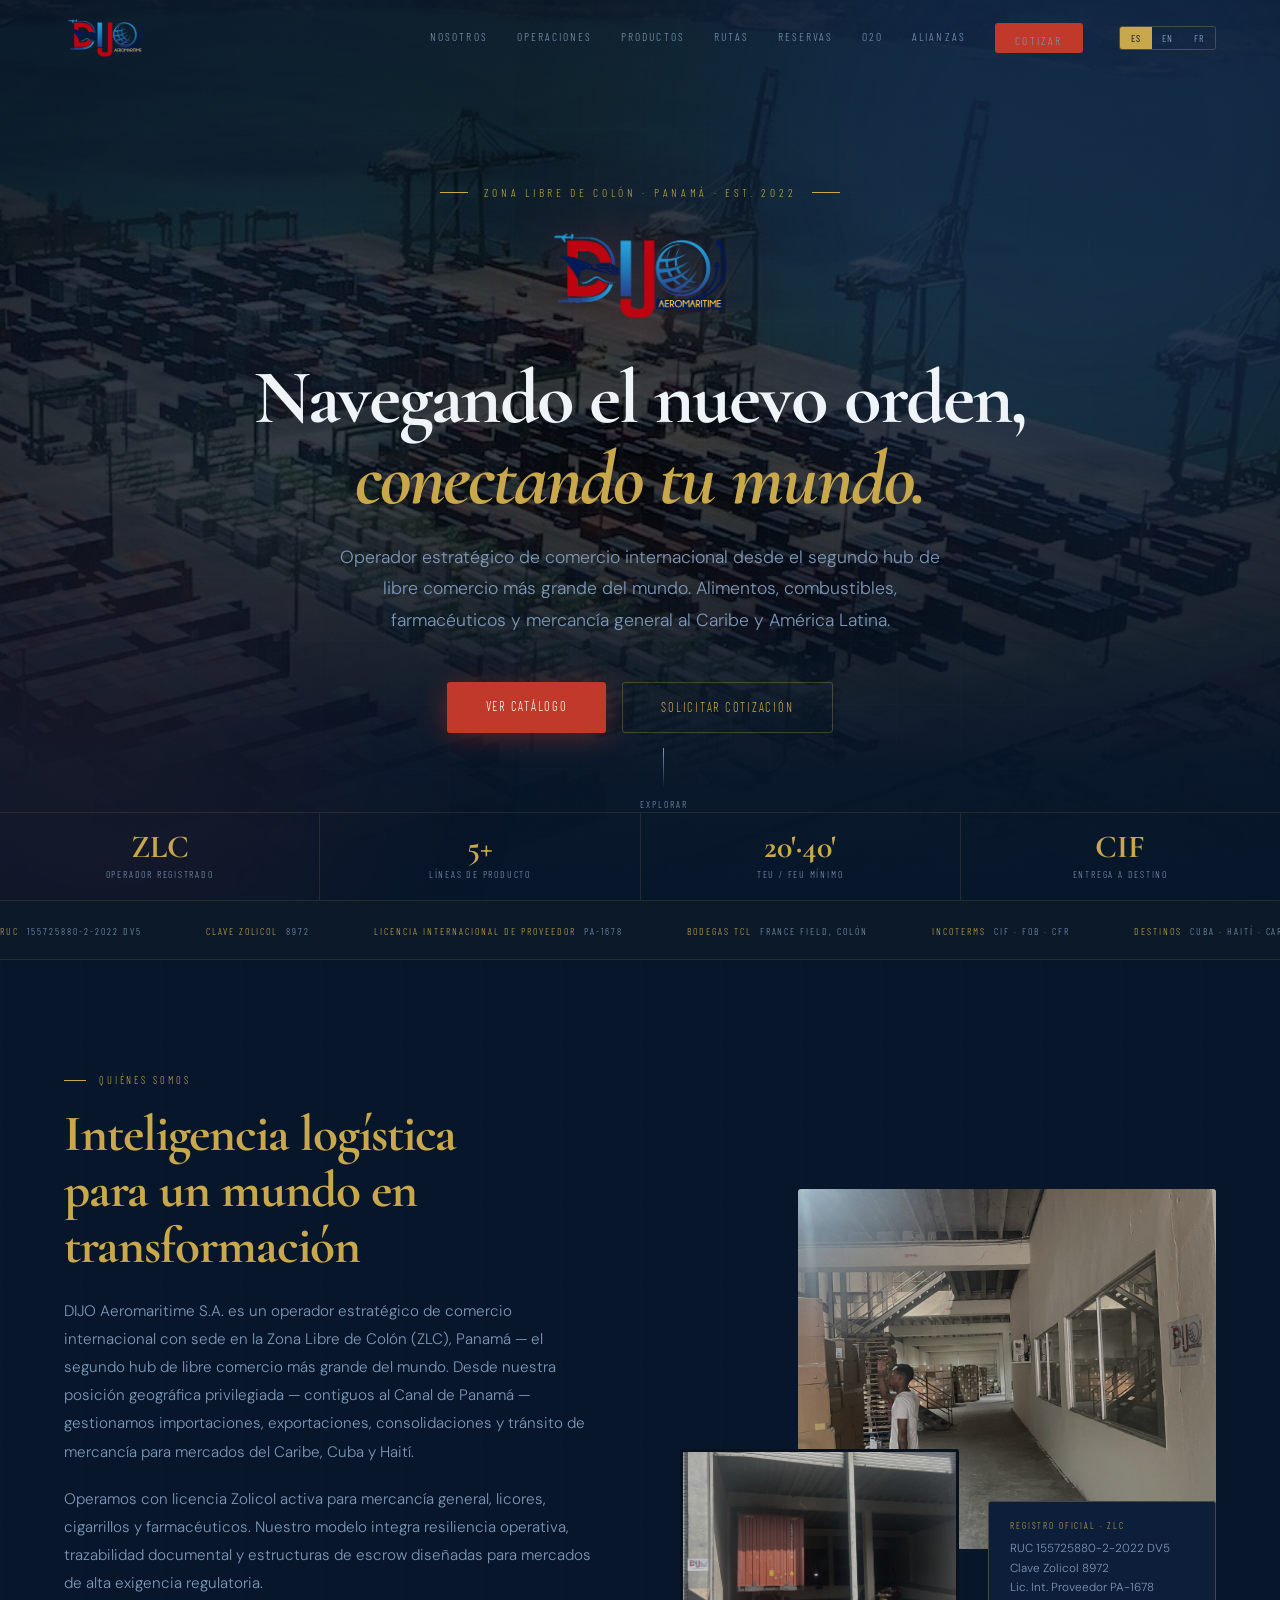
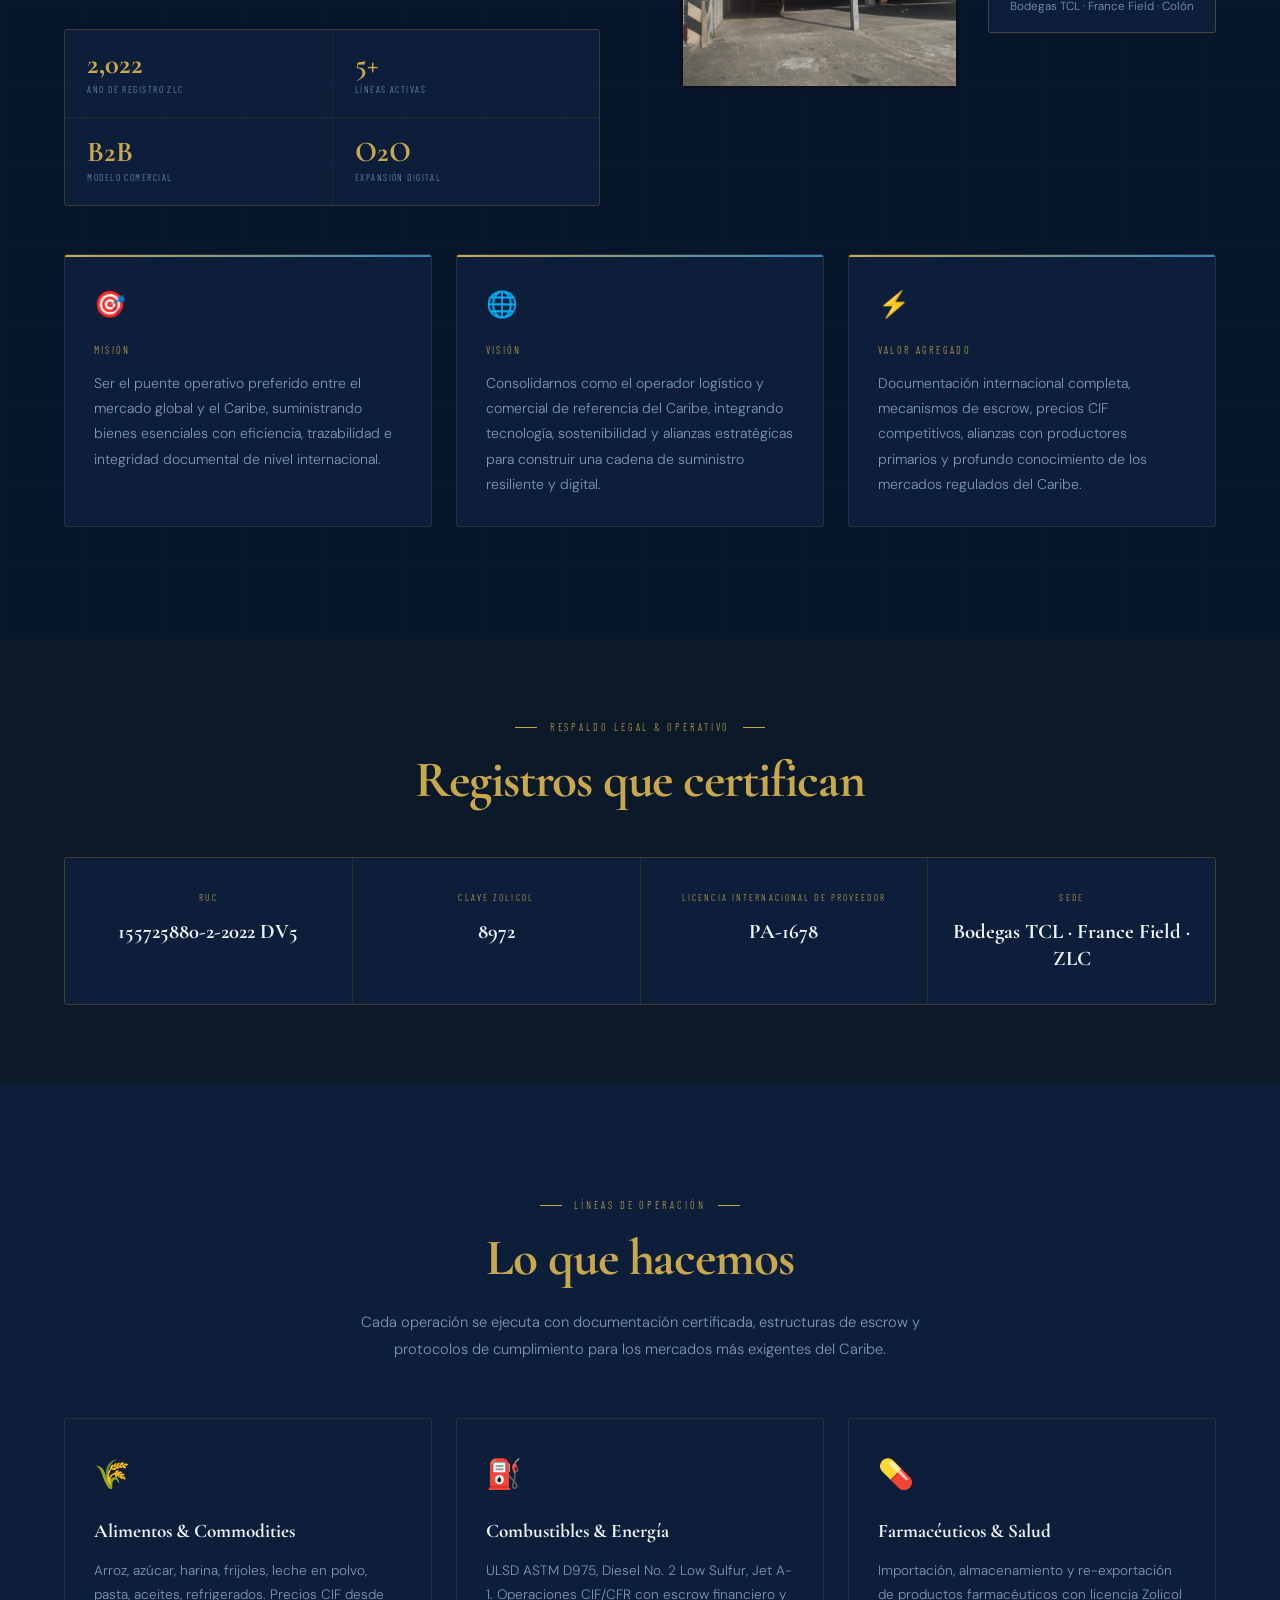
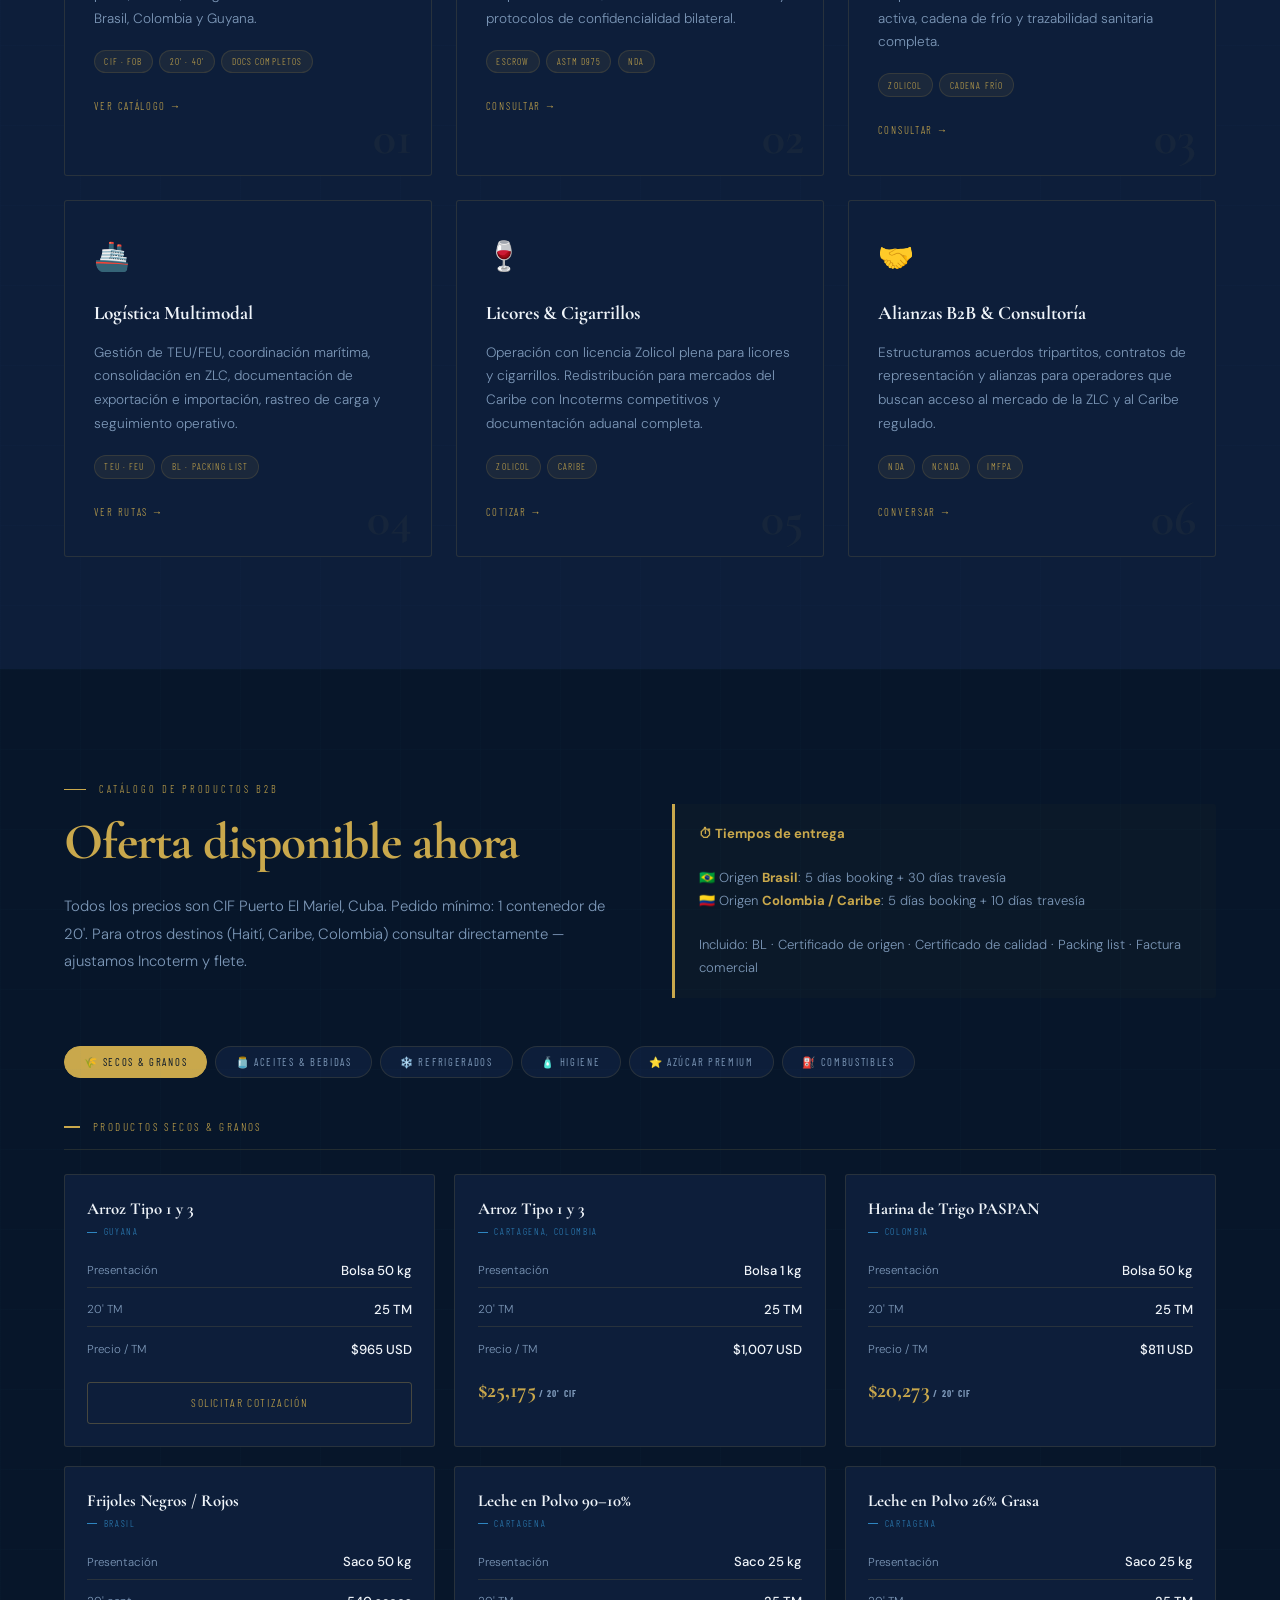
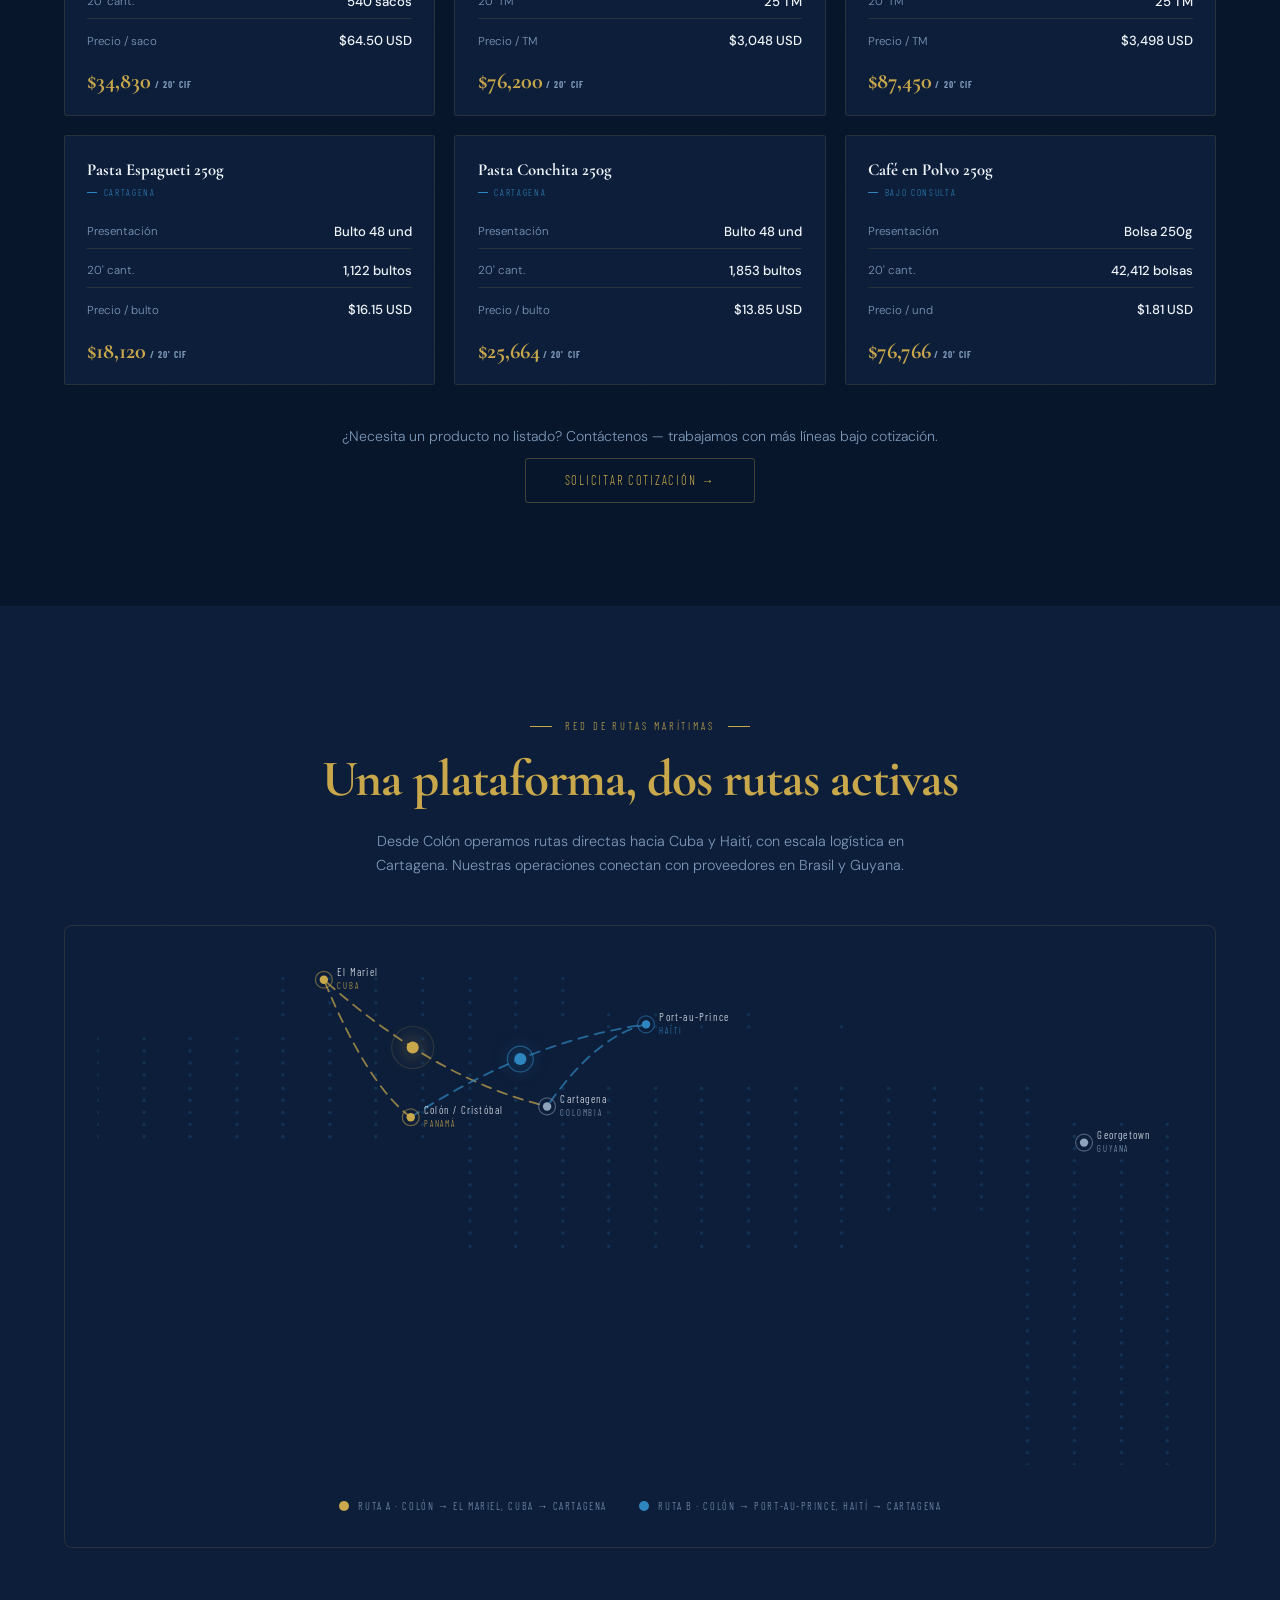
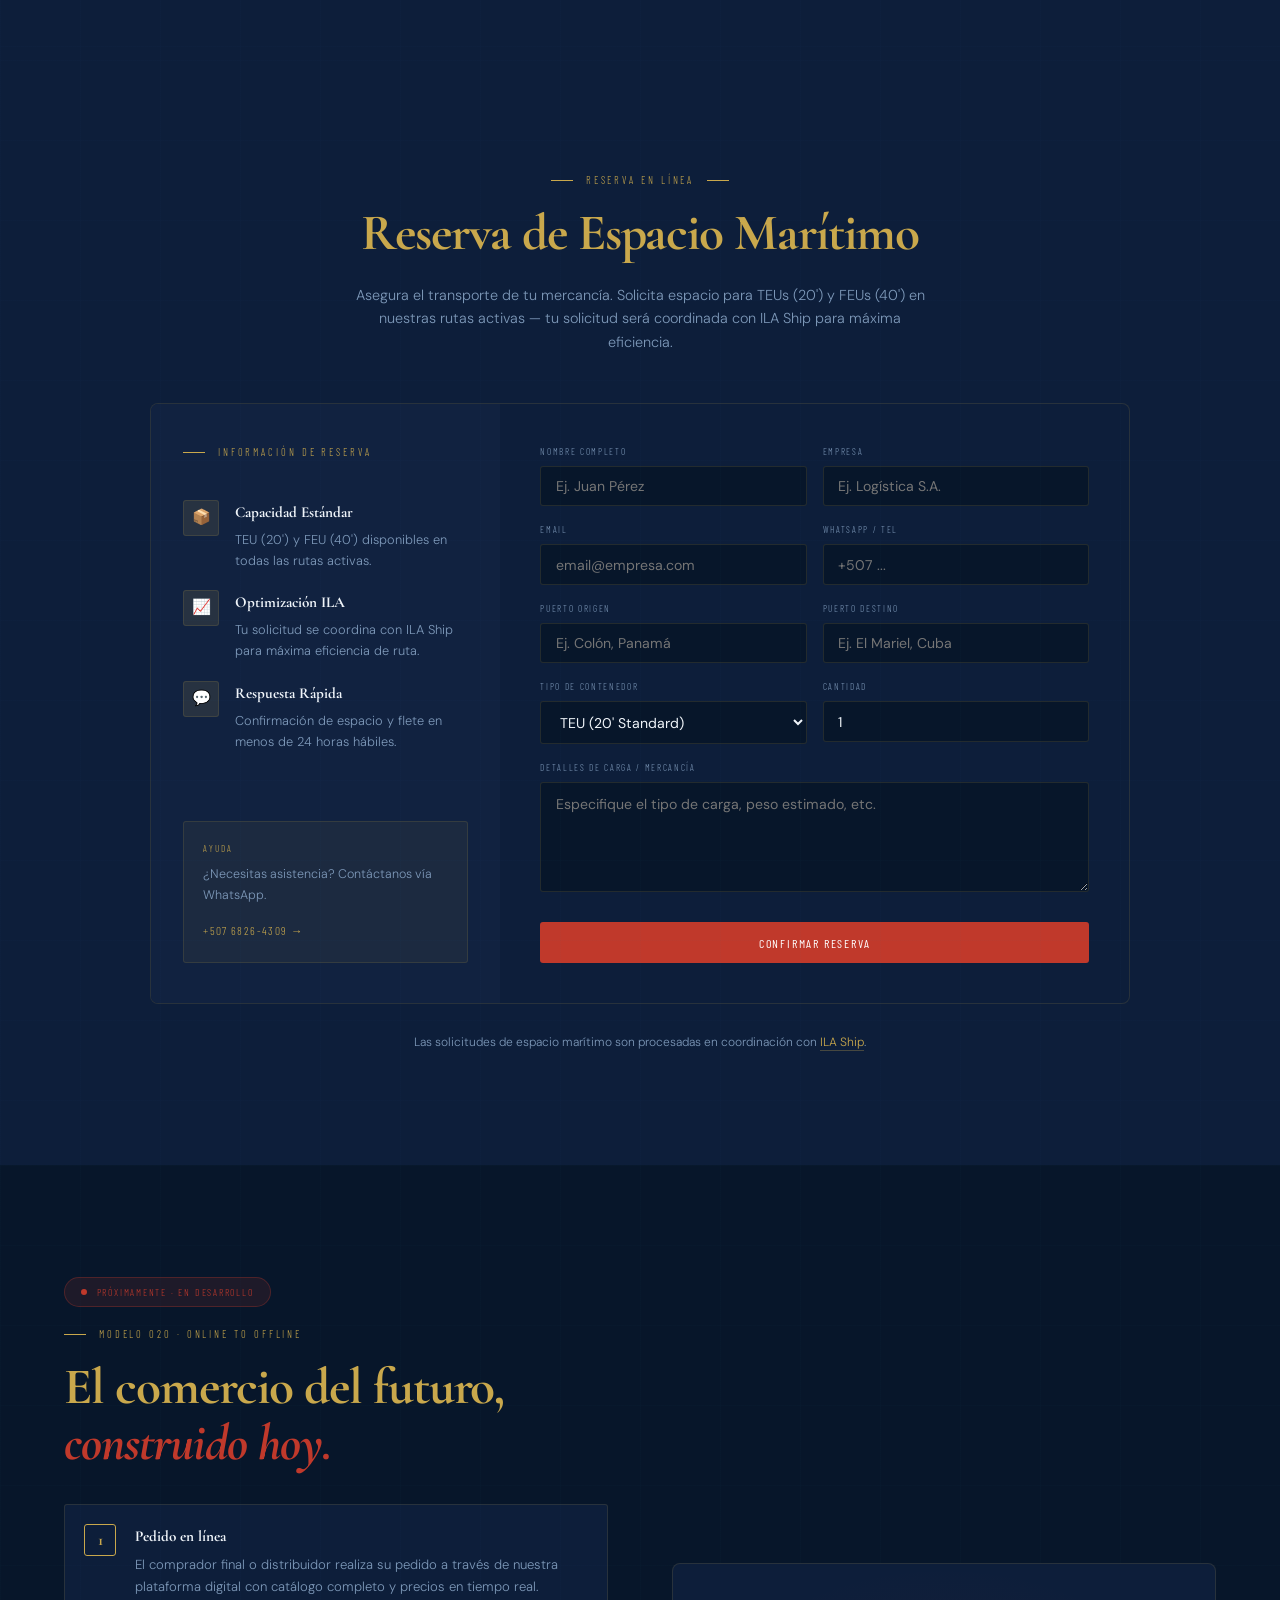
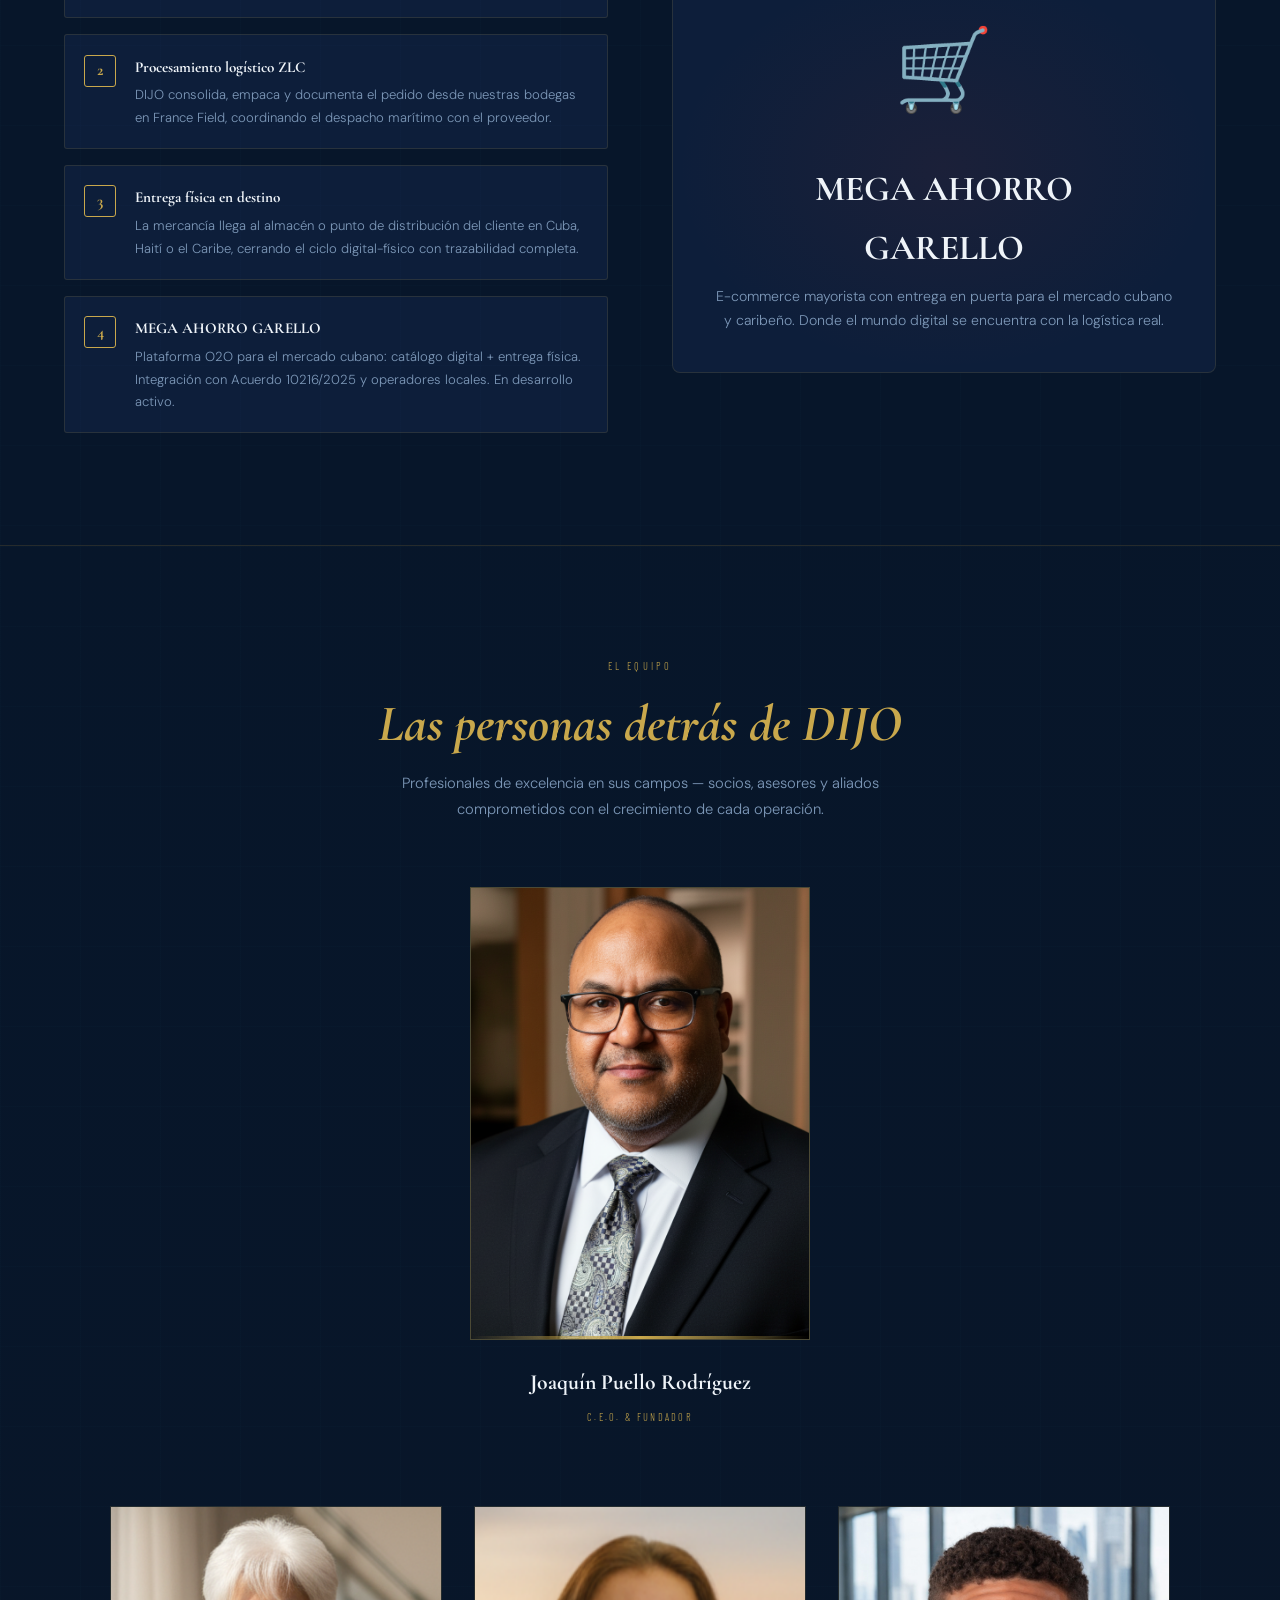
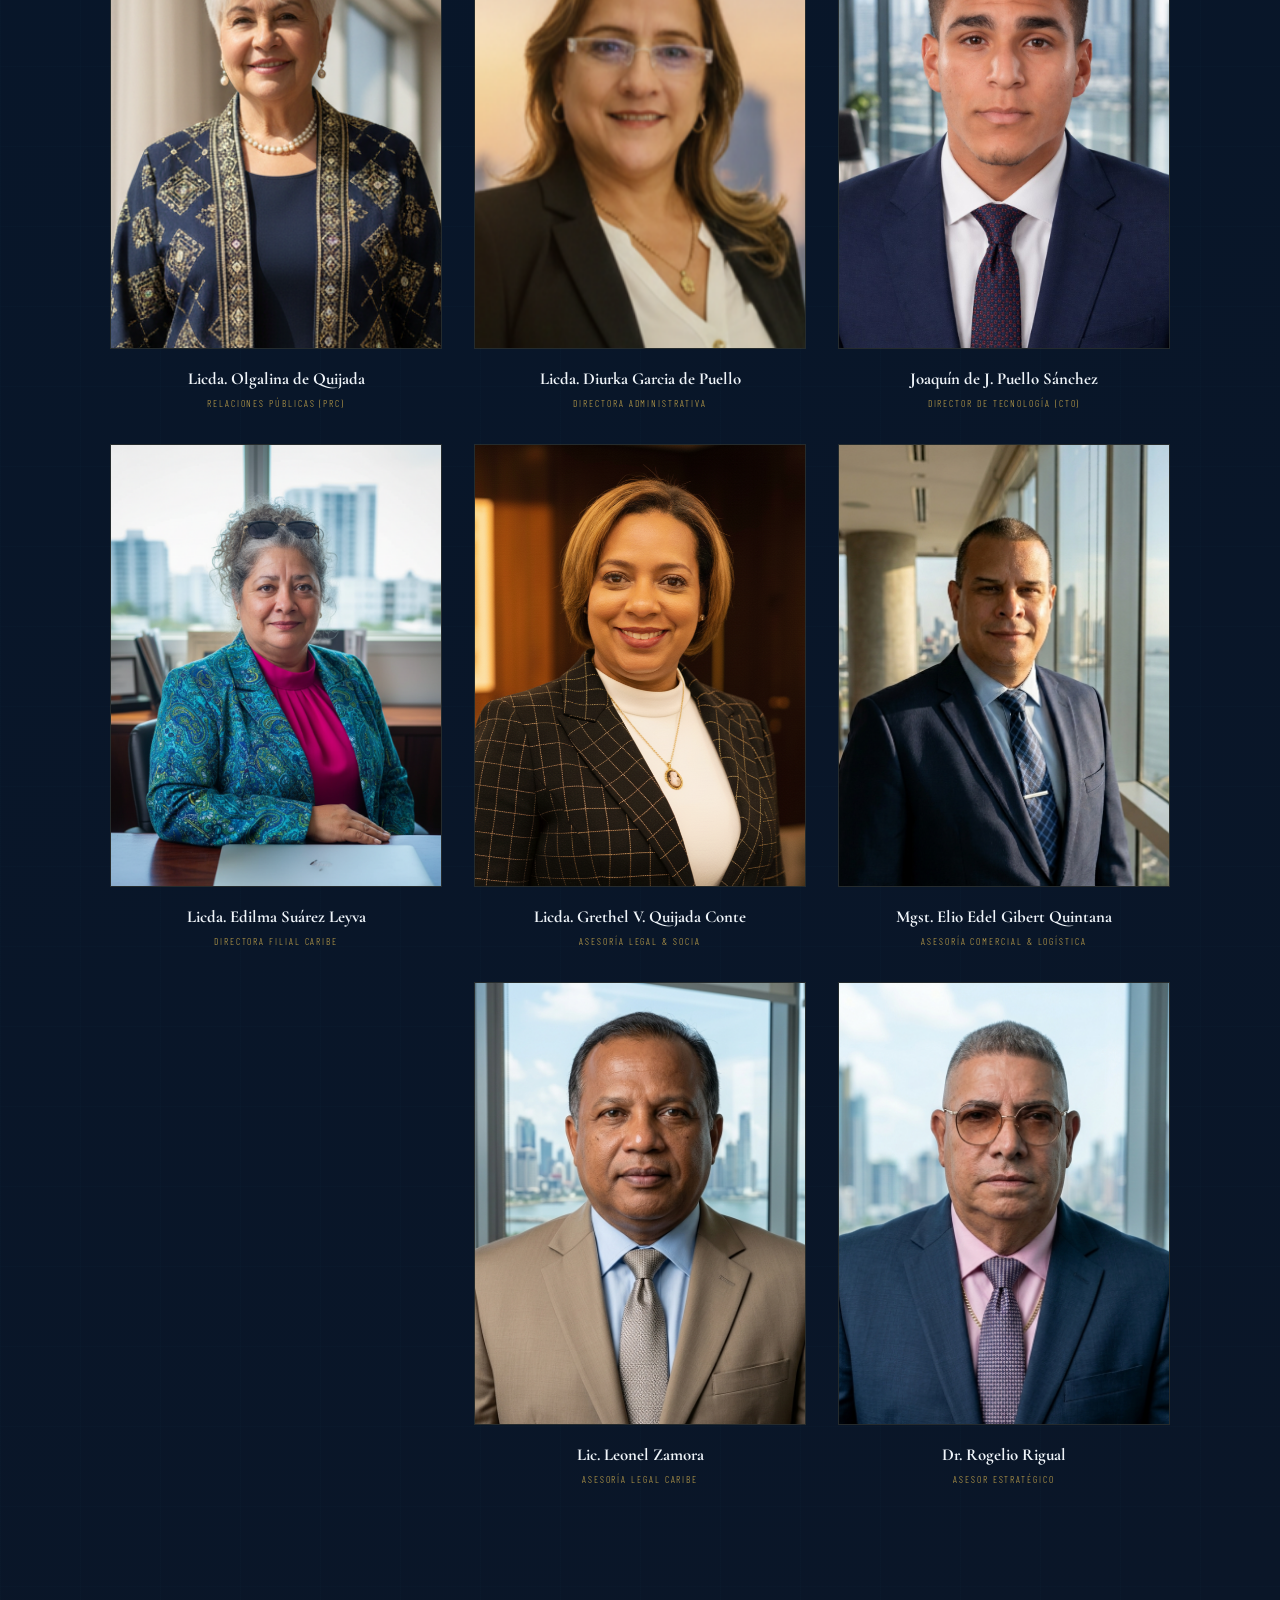
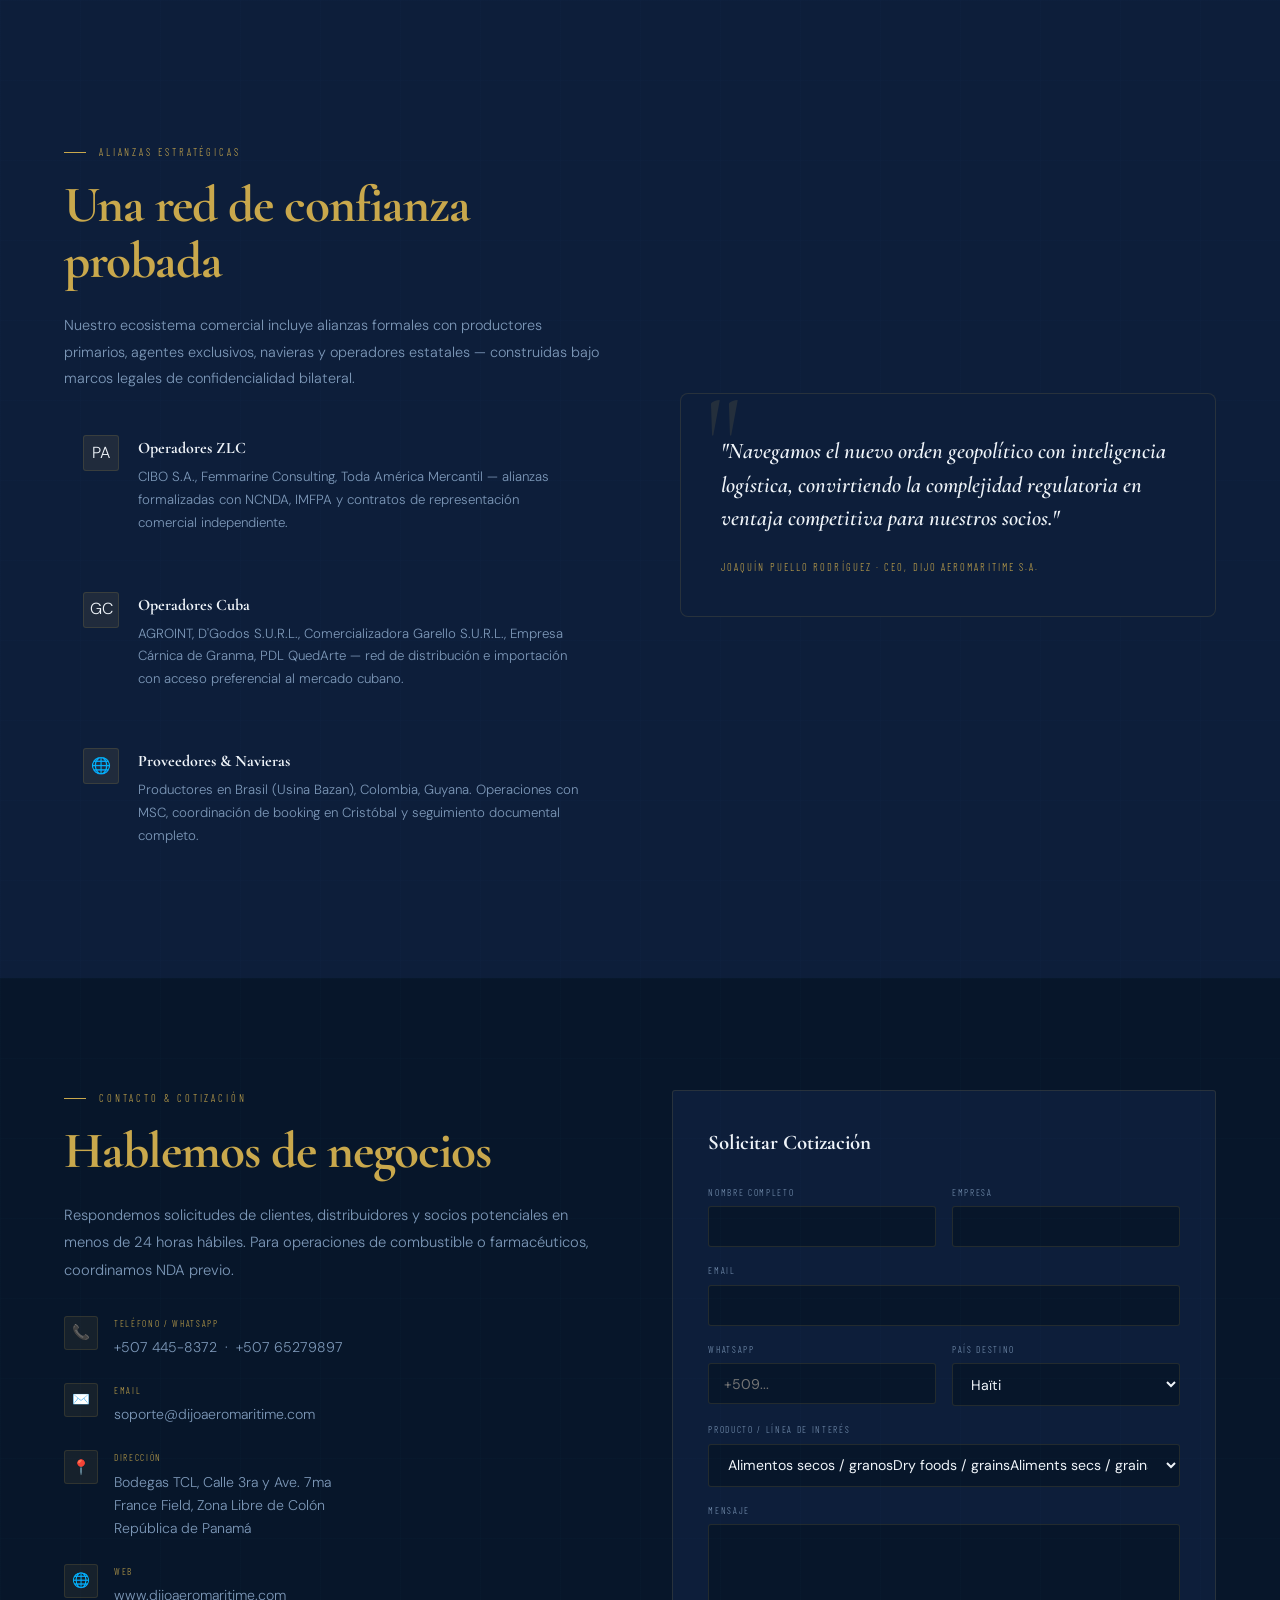
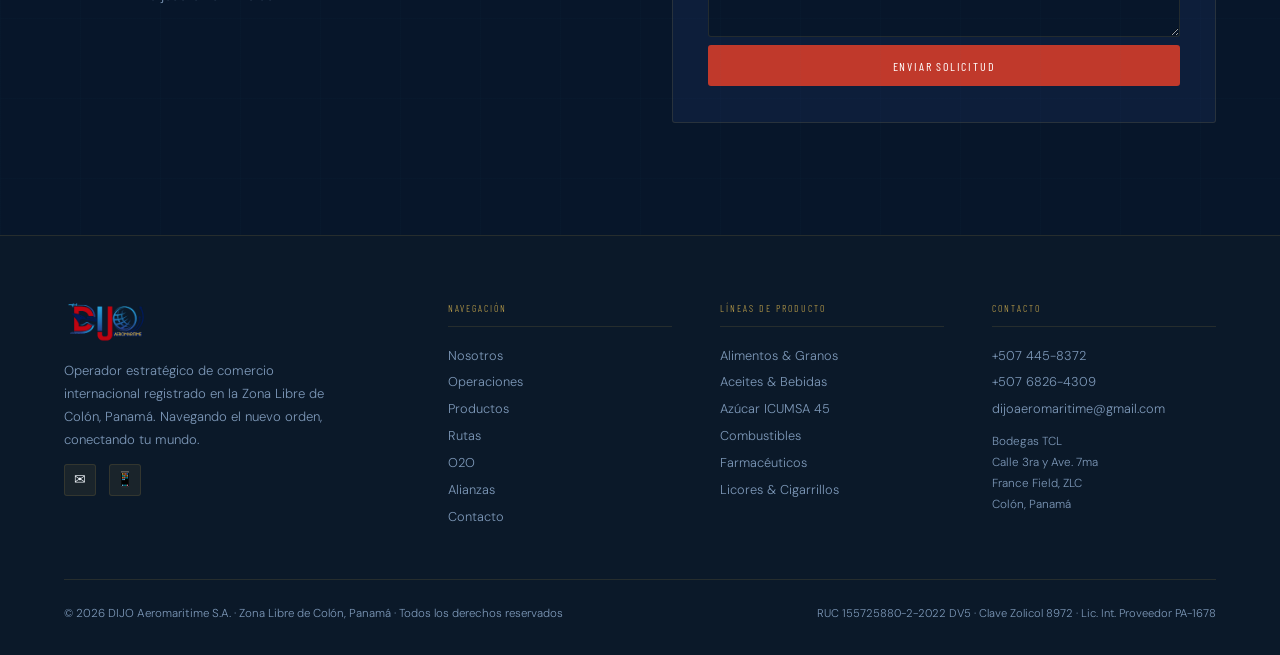
==== index.html @ 7926e963 "Update contact information in index.html" ====
<!DOCTYPE html>
<html lang="es" data-lang="es">
<link rel="stylesheet" href="css/form-handler.css">
<head>
<meta charset="UTF-8">
<meta name="viewport" content="width=device-width, initial-scale=1.0">
<title>DIJO Aeromaritime S.A. — Zona Libre de Colón, Panamá</title>
<meta name="description" content="International trade operator and logistics company based in the Colón Free Zone, Panama. Food commodities, fuels, pharmaceuticals and general merchandise for Caribbean and Latin American markets.">
<meta name="keywords" content="Zona Libre Colón, logística internacional, comercio exterior, Panamá, Cuba, Haití, alimentos, combustibles, contenedores, DIJO Aeromaritime">
<meta property="og:title" content="DIJO Aeromaritime S.A. — International Trade & Logistics">
<meta property="og:description" content="Operador de comercio internacional desde la Zona Libre de Colón, Panamá.">
<meta property="og:type" content="website">
<link rel="preconnect" href="https://fonts.googleapis.com">
<link rel="preconnect" href="https://fonts.gstatic.com" crossorigin>
<link href="https://fonts.googleapis.com/css2?family=Cormorant+Garamond:ital,wght@0,400;0,600;0,700;1,400&family=DM+Sans:opsz,wght@9..40,300;9..40,400;9..40,500;9..40,600&family=Barlow+Condensed:wght@300;400;500;600;700&display=swap" rel="stylesheet">
<style>
/* ═══════════════════════════════════════════════════════════
   DIJO AEROMARITIME S.A. — CORPORATE DESIGN SYSTEM v3.0
   Zona Libre de Colón · Panamá
   ═══════════════════════════════════════════════════════════ */

/* ── TOKENS ── */
:root {
  --navy:   #07162A;
  --navy2:  #0D1E3A;
  --navy3:  #1B3A6B;
  --navy4:  #112240;
  --red:    #C0392B;
  --red2:   #E8402F;
  --sky:    #2E86C1;
  --sky2:   #1A5F8F;
  --gold:   #C9A84C;
  --gold2:  #E8C96A;
  --gold3:  rgba(201,168,76,.08);
  --white:  #EFF4F9;
  --muted:  #7D98B8;
  --faint:  #0B1929;
  --line:   rgba(201,168,76,.14);
  --line2:  rgba(201,168,76,.3);
  --glass:  rgba(13,30,58,.7);
  --fd: 'Cormorant Garamond', serif;
  --fb: 'DM Sans', sans-serif;
  --fl: 'Barlow Condensed', sans-serif;
  --rad: 3px;
  --rad2: 8px;
  --shadow: 0 20px 60px rgba(0,0,0,.4);
}

/* ── RESET ── */
*, *::before, *::after { box-sizing: border-box; margin: 0; padding: 0; }
html { scroll-behavior: smooth; font-size: 16px; }
body {
  background: var(--navy);
  color: var(--white);
  font-family: var(--fb);
  font-weight: 300;
  line-height: 1.65;
  overflow-x: hidden;
}
img { max-width: 100%; display: block; }
a { text-decoration: none; color: inherit; }

/* ── NOISE OVERLAY ── */
body::after {
  content: '';
  position: fixed;
  inset: 0;
  background-image: url("data:image/svg+xml,%3Csvg xmlns='http://www.w3.org/2000/svg' width='200' height='200'%3E%3Cfilter id='n'%3E%3CfeTurbulence type='fractalNoise' baseFrequency='0.9' numOctaves='4' stitchTiles='stitch'/%3E%3C/filter%3E%3Crect width='200' height='200' filter='url(%23n)' opacity='0.03'/%3E%3C/svg%3E");
  pointer-events: none;
  z-index: 9999;
  opacity: 0.22;
}

/* ── ANIMATIONS ── */
.rv  { opacity:0; transform:translateY(48px); transition:opacity .85s cubic-bezier(.16,1,.3,1), transform .85s cubic-bezier(.16,1,.3,1); }
.rl  { opacity:0; transform:translateX(-55px); transition:opacity .85s cubic-bezier(.16,1,.3,1), transform .85s cubic-bezier(.16,1,.3,1); }
.rr  { opacity:0; transform:translateX(55px); transition:opacity .85s cubic-bezier(.16,1,.3,1), transform .85s cubic-bezier(.16,1,.3,1); }
.rs  { opacity:0; transform:scale(.94); transition:opacity .85s cubic-bezier(.16,1,.3,1), transform .85s cubic-bezier(.16,1,.3,1); }
.rv.on, .rl.on, .rr.on, .rs.on { opacity:1; transform:none; }
.d1{transition-delay:.08s} .d2{transition-delay:.16s} .d3{transition-delay:.24s}
.d4{transition-delay:.32s} .d5{transition-delay:.4s}  .d6{transition-delay:.5s}

/* ─────────────────────────────────────────
   NAV
───────────────────────────────────────── */
nav {
  position: fixed; top: 0; left: 0; right: 0;
  z-index: 500;
  padding: 1rem 5%;
  display: flex; align-items: center; justify-content: space-between;
  transition: background .4s, backdrop-filter .4s, box-shadow .4s;
}
nav.scrolled {
  background: rgba(7,22,42,.97);
  backdrop-filter: blur(20px);
  box-shadow: 0 1px 0 var(--line);
}
.nlogo img { height: 44px; width: auto; }
.nlinks { display: flex; gap: 1.8rem; align-items: center; }
.nlinks a {
  font-family: var(--fl);
  font-size: .72rem;
  letter-spacing: .18em;
  text-transform: uppercase;
  color: var(--muted);
  transition: color .2s;
  position: relative;
  padding-bottom: 3px;
}
.nlinks a::after {
  content: '';
  position: absolute;
  bottom: 0; left: 0; right: 0;
  height: 1px;
  background: var(--gold);
  transform: scaleX(0);
  transform-origin: left;
  transition: transform .3s;
}
.nlinks a:hover, .nlinks a.active { color: var(--white); }
.nlinks a:hover::after, .nlinks a.active::after { transform: scaleX(1); }
.ncta {
  background: var(--red);
  color: #fff;
  font-family: var(--fl);
  font-size: .72rem;
  letter-spacing: .14em;
  text-transform: uppercase;
  padding: .5rem 1.3rem;
  border-radius: var(--rad);
  transition: background .2s, transform .2s;
  white-space: nowrap;
}
.ncta:hover { background: var(--red2); transform: translateY(-1px); }

/* Lang toggle */
.lang-toggle {
  display: flex;
  border: 1px solid var(--line2);
  border-radius: var(--rad);
  overflow: hidden;
  margin-left: .5rem;
}
.lang-btn {
  background: none; border: none;
  color: var(--muted);
  font-family: var(--fl);
  font-size: .62rem;
  letter-spacing: .12em;
  text-transform: uppercase;
  padding: .33rem .65rem;
  cursor: pointer;
  transition: background .2s, color .2s;
}
.lang-btn.active { background: var(--gold); color: var(--navy); }
.lang-btn:hover:not(.active) { color: var(--white); background: rgba(255,255,255,.05); }

/* Hamburger */
.hbg { display: none; flex-direction: column; gap: 5px; cursor: pointer; background: none; border: none; padding: 4px; }
.hbg span { display: block; width: 22px; height: 1.5px; background: var(--white); transition: all .3s; }

/* Mobile nav */
.mnav {
  position: fixed; inset: 0;
  background: rgba(7,22,42,.98);
  z-index: 600;
  display: flex; flex-direction: column; align-items: center; justify-content: center;
  gap: 2.5rem;
  transform: translateX(100%);
  transition: transform .45s cubic-bezier(.16,1,.3,1);
}
.mnav.open { transform: none; }
.mnav a {
  font-family: var(--fl);
  font-size: 1.6rem;
  letter-spacing: .12em;
  text-transform: uppercase;
  color: var(--muted);
}
.mnav a:hover { color: var(--white); }
.mclose {
  position: absolute; top: 1.5rem; right: 5%;
  background: none; border: none; color: var(--white);
  font-size: 2rem; cursor: pointer; line-height: 1;
}

/* ─────────────────────────────────────────
   HERO
───────────────────────────────────────── */
#hero {
  position: relative;
  min-height: 100vh;
  display: flex; flex-direction: column;
  justify-content: center; align-items: center;
  text-align: center;
  overflow: hidden;
  padding: 6rem 5% 5rem;
}
.hbg-wrap { position: absolute; inset: 0; overflow: hidden; }
.hbg-img {
  width: 100%; height: 100%;
  object-fit: cover;
  object-position: center;
  filter: brightness(.28) saturate(.65);
}
.hbg-grad {
  position: absolute; inset: 0;
  background:
    linear-gradient(180deg, rgba(7,22,42,.65) 0%, rgba(7,22,42,0) 35%, rgba(7,22,42,0) 55%, rgba(7,22,42,.92) 85%, var(--navy) 100%),
    linear-gradient(90deg, rgba(7,22,42,.4) 0%, transparent 50%, rgba(7,22,42,.4) 100%);
}
/* Animated grid */
.hgrid {
  position: absolute; inset: 0;
  background-image:
    linear-gradient(rgba(46,134,193,.04) 1px, transparent 1px),
    linear-gradient(90deg, rgba(46,134,193,.04) 1px, transparent 1px);
  background-size: 64px 64px;
  mask-image: radial-gradient(ellipse 90% 80% at 50% 50%, black, transparent);
  animation: gridPulse 8s ease-in-out infinite;
}
@keyframes gridPulse {
  0%,100% { opacity: .6; }
  50% { opacity: 1; }
}
/* Scanning line */
.hscan {
  position: absolute; left: 0; right: 0;
  height: 2px;
  background: linear-gradient(90deg, transparent, var(--sky), transparent);
  opacity: 0;
  animation: scan 6s ease-in-out infinite;
}
@keyframes scan {
  0% { top: 0; opacity: 0; }
  10% { opacity: .4; }
  90% { opacity: .4; }
  100% { top: 100%; opacity: 0; }
}
/* Orbs */
.horb { position: absolute; border-radius: 50%; filter: blur(100px); pointer-events: none; animation: orb 16s ease-in-out infinite; }
.horb1 { width: 700px; height: 700px; background: rgba(27,58,107,.4); top: -200px; right: -150px; }
.horb2 { width: 500px; height: 500px; background: rgba(192,57,43,.07); bottom: -100px; left: -150px; animation-delay: 7s; }
.horb3 { width: 400px; height: 400px; background: rgba(46,134,193,.08); top: 20%; left: 5%; animation-delay: 12s; }
@keyframes orb { 0%,100%{transform:translate(0,0)} 50%{transform:translate(-30px,-30px)} }

/* Hero content */
.hcontent { position: relative; z-index: 2; max-width: 900px; }
.hey {
  font-family: var(--fl);
  font-size: .72rem;
  letter-spacing: .32em;
  text-transform: uppercase;
  color: var(--gold);
  margin-bottom: 1.5rem;
  display: flex; align-items: center; justify-content: center; gap: 1rem;
  opacity: 0;
  animation: fadeUp .8s .3s cubic-bezier(.16,1,.3,1) forwards;
}
.hey::before, .hey::after { content: ''; display: block; width: 28px; height: 1px; background: var(--gold); }
@keyframes fadeUp { to { opacity: 1; transform: none; } }
.hlogo {
  height: 100px; width: auto;
  margin: 0 auto 2rem;
  filter: drop-shadow(0 0 30px rgba(192,57,43,.35)) drop-shadow(0 0 70px rgba(27,58,107,.45));
  animation: lglow 4s ease-in-out infinite alternate, fadeUp .9s .4s cubic-bezier(.16,1,.3,1) forwards;
  opacity: 0;
}
@keyframes lglow {
  from { filter: drop-shadow(0 0 20px rgba(192,57,43,.2)) drop-shadow(0 0 40px rgba(27,58,107,.3)); }
  to   { filter: drop-shadow(0 0 50px rgba(192,57,43,.5)) drop-shadow(0 0 100px rgba(27,58,107,.55)); }
}
.hh1 {
  font-family: var(--fd);
  font-size: clamp(2.6rem, 6vw, 5.8rem);
  font-weight: 700;
  line-height: 1.05;
  letter-spacing: -.025em;
  margin-bottom: 1.4rem;
  opacity: 0;
  animation: fadeUp .9s .6s cubic-bezier(.16,1,.3,1) forwards;
}
.hh1 em { font-style: italic; color: var(--gold); }
.hsub {
  font-size: clamp(.92rem, 1.4vw, 1.1rem);
  color: var(--muted);
  max-width: 620px;
  margin: 0 auto 2.8rem;
  line-height: 1.8;
  opacity: 0;
  animation: fadeUp .9s .8s cubic-bezier(.16,1,.3,1) forwards;
}
.hbtns {
  display: flex; gap: 1rem; justify-content: center; flex-wrap: wrap;
  opacity: 0;
  animation: fadeUp .9s 1s cubic-bezier(.16,1,.3,1) forwards;
}
.bpri {
  background: var(--red); color: #fff;
  font-family: var(--fl); font-size: .78rem; letter-spacing: .14em; text-transform: uppercase;
  padding: .9rem 2.4rem; border-radius: var(--rad);
  box-shadow: 0 4px 28px rgba(192,57,43,.4);
  transition: background .2s, transform .2s, box-shadow .2s;
}
.bpri:hover { background: var(--red2); transform: translateY(-2px); box-shadow: 0 8px 40px rgba(192,57,43,.55); }
.bgho {
  border: 1px solid var(--line2); color: var(--gold);
  font-family: var(--fl); font-size: .78rem; letter-spacing: .14em; text-transform: uppercase;
  padding: .9rem 2.4rem; border-radius: var(--rad);
  transition: all .2s;
}
.bgho:hover { background: rgba(201,168,76,.07); border-color: var(--gold); transform: translateY(-2px); }

/* Stats bar */
.hstats {
  position: absolute; bottom: 0; left: 0; right: 0;
  z-index: 2;
  display: flex;
  border-top: 1px solid var(--line);
  opacity: 0;
  animation: fadeUp .9s 1.2s cubic-bezier(.16,1,.3,1) forwards;
}
.hstat {
  flex: 1;
  padding: 1.1rem 5%;
  border-right: 1px solid var(--line);
  transition: background .3s;
}
.hstat:last-child { border-right: none; }
.hstat:hover { background: rgba(201,168,76,.04); }
.hstat-n {
  font-family: var(--fd);
  font-size: clamp(1.5rem, 2.5vw, 2.2rem);
  font-weight: 700;
  color: var(--gold);
  line-height: 1;
  margin-bottom: .2rem;
}
.hstat-l {
  font-family: var(--fl);
  font-size: .62rem;
  letter-spacing: .18em;
  text-transform: uppercase;
  color: var(--muted);
}

/* Scroll hint */
.hscroll {
  position: absolute; bottom: 5.5rem; left: 50%; transform: translateX(-50%);
  display: flex; flex-direction: column; align-items: center; gap: .5rem;
  font-family: var(--fl); font-size: .62rem; letter-spacing: .2em; text-transform: uppercase; color: var(--muted);
  opacity: 0;
  animation: fadeUp .9s 1.4s cubic-bezier(.16,1,.3,1) forwards;
}
.hscline { width: 1px; height: 40px; background: linear-gradient(var(--muted), transparent); animation: sdrop 2s ease-in-out infinite; }
@keyframes sdrop { 0%,100%{transform:scaleY(1);transform-origin:top} 50%{transform:scaleY(.5);transform-origin:top} }

/* ─────────────────────────────────────────
   CREDENTIALS TICKER
───────────────────────────────────────── */
#credstrip {
  background: var(--faint);
  border-top: 1px solid var(--line);
  border-bottom: 1px solid var(--line);
  padding: 1rem 0;
  overflow: hidden;
  white-space: nowrap;
}
.cstrip-inner {
  display: inline-flex; gap: 4rem;
  animation: ticker 35s linear infinite;
}
#credstrip:hover .cstrip-inner { animation-play-state: paused; }
@keyframes ticker { 0%{transform:translateX(0)} 100%{transform:translateX(-50%)} }
.cstrip-item {
  font-family: var(--fl);
  font-size: .62rem;
  letter-spacing: .2em;
  text-transform: uppercase;
  color: var(--muted);
  display: flex; align-items: center; gap: .5rem;
  flex-shrink: 0;
}
.cstrip-item span { color: var(--gold); }

/* ─────────────────────────────────────────
   COMMON SECTION
───────────────────────────────────────── */
.sec { padding: 7rem 5%; position: relative; }
.sec-dark { background: var(--navy2); }
.sec-faint { background: var(--faint); }
.sec::before {
  content: '';
  position: absolute; inset: 0;
  background-image:
    linear-gradient(rgba(46,134,193,.02) 1px, transparent 1px),
    linear-gradient(90deg, rgba(46,134,193,.02) 1px, transparent 1px);
  background-size: 80px 80px;
  pointer-events: none;
}
.slbl {
  font-family: var(--fl);
  font-size: .65rem;
  letter-spacing: .28em;
  text-transform: uppercase;
  color: var(--gold);
  margin-bottom: 1rem;
  display: flex; align-items: center; gap: .8rem;
}
.slbl::before { content: ''; display: block; width: 22px; height: 1px; background: var(--gold); }
.slbl-c { justify-content: center; }
.slbl-c::before, .slbl-c::after { content: ''; display: block; width: 22px; height: 1px; background: var(--gold); }
.sh2 {
  font-family: var(--fd);
  font-size: clamp(2rem, 4vw, 3.2rem);
  font-weight: 700;
  line-height: 1.1;
  letter-spacing: -.02em;
  margin-bottom: 1.4rem;
}
.sh2 span { color: var(--gold); }
.sh2 em { font-style: italic; color: var(--red); }

/* ─────────────────────────────────────────
   ABOUT
───────────────────────────────────────── */
.about-grid { display: grid; grid-template-columns: 1fr 1fr; gap: 5rem; align-items: center; }
.about-body { font-size: .95rem; color: var(--muted); line-height: 1.85; margin-bottom: 1.2rem; }
.about-stats {
  display: grid; grid-template-columns: 1fr 1fr;
  gap: 1px; background: var(--line);
  border: 1px solid var(--line); border-radius: var(--rad);
  overflow: hidden; margin-top: 2rem;
}
.astat { background: var(--navy2); padding: 1.2rem 1.4rem; }
.astat-n {
  font-family: var(--fd); font-size: 1.8rem; font-weight: 700; color: var(--gold); line-height: 1; margin-bottom: .25rem;
}
.astat-l {
  font-family: var(--fl); font-size: .6rem; letter-spacing: .15em; text-transform: uppercase; color: var(--muted);
}
.about-imgs { position: relative; height: 500px; }
.aimg1 {
  position: absolute; top: 0; right: 0; width: 78%; height: 72%;
  object-fit: cover; border-radius: var(--rad);
  filter: brightness(.8) saturate(.75);
}
.aimg2 {
  position: absolute; bottom: 0; left: 0; width: 52%; height: 48%;
  object-fit: cover; border-radius: var(--rad);
  filter: brightness(.8) saturate(.75);
  border: 3px solid var(--navy);
}
.about-badge {
  position: absolute; bottom: 3.5rem; right: 0;
  background: var(--navy2); border: 1px solid var(--line2);
  border-radius: var(--rad); padding: 1rem 1.3rem; max-width: 260px;
}
.about-badge-lbl { font-family: var(--fl); font-size: .58rem; letter-spacing: .2em; text-transform: uppercase; color: var(--gold); margin-bottom: .4rem; }
.about-badge-txt { font-size: .73rem; color: var(--muted); line-height: 1.65; }

/* Mission/Vision cards */
.mv-grid { display: grid; grid-template-columns: 1fr 1fr 1fr; gap: 1.5rem; margin-top: 3rem; }
.mv-card {
  background: var(--navy2); border: 1px solid var(--line);
  border-radius: var(--rad); padding: 1.8rem;
  position: relative; overflow: hidden;
  transition: border-color .3s, transform .3s;
}
.mv-card::before {
  content: '';
  position: absolute; top: 0; left: 0; right: 0; height: 2px;
  background: linear-gradient(90deg, var(--gold), var(--sky));
}
.mv-card:hover { border-color: var(--line2); transform: translateY(-4px); }
.mv-ico { font-size: 1.6rem; margin-bottom: 1rem; }
.mv-title {
  font-family: var(--fl); font-size: .65rem; letter-spacing: .22em;
  text-transform: uppercase; color: var(--gold); margin-bottom: .7rem;
}
.mv-txt { font-size: .88rem; color: var(--muted); line-height: 1.8; }

/* ─────────────────────────────────────────
   SERVICES
───────────────────────────────────────── */
.svc-hdr { text-align: center; margin-bottom: 3.5rem; }
.svc-grid { display: grid; grid-template-columns: repeat(3, 1fr); gap: 1.5rem; }
.svc {
  background: var(--navy2); border: 1px solid var(--line);
  border-radius: var(--rad); padding: 2rem 1.8rem;
  position: relative; overflow: hidden;
  transition: border-color .3s, transform .3s, box-shadow .3s;
  cursor: default;
}
.svc::after {
  content: '';
  position: absolute; bottom: 0; left: 0; right: 0; height: 2px;
  background: linear-gradient(90deg, var(--gold), var(--sky));
  transform: scaleX(0); transform-origin: left;
  transition: transform .4s cubic-bezier(.16,1,.3,1);
}
.svc:hover { border-color: var(--line2); transform: translateY(-4px); box-shadow: 0 16px 48px rgba(0,0,0,.3); }
.svc:hover::after { transform: scaleX(1); }
.svc-ico { font-size: 1.8rem; display: block; margin-bottom: 1.1rem; }
.svc-n { font-family: var(--fd); font-size: 1.2rem; font-weight: 700; margin-bottom: .7rem; }
.svc-b { font-size: .85rem; color: var(--muted); line-height: 1.75; margin-bottom: 1.2rem; }
.svc-tags { display: flex; flex-wrap: wrap; gap: .4rem; margin-bottom: 1.2rem; }
.svc-tag {
  font-family: var(--fl); font-size: .58rem; letter-spacing: .12em; text-transform: uppercase;
  background: var(--gold3); border: 1px solid var(--line); color: var(--gold);
  padding: .2rem .6rem; border-radius: 100px;
}
.svc-lnk { font-family: var(--fl); font-size: .66rem; letter-spacing: .16em; text-transform: uppercase; color: var(--gold); transition: color .2s; }
.svc-lnk:hover { color: var(--gold2); }
.svc-num {
  position: absolute; bottom: .8rem; right: 1.2rem;
  font-family: var(--fd); font-size: 3rem; font-weight: 700;
  color: rgba(201,168,76,.05); line-height: 1; pointer-events: none;
}

/* ─────────────────────────────────────────
   PRODUCTS
───────────────────────────────────────── */
.prod-intro { display: grid; grid-template-columns: 1fr 1fr; gap: 4rem; align-items: start; margin-bottom: 3rem; }
.prod-note {
  background: var(--faint); border-left: 3px solid var(--gold);
  padding: 1.2rem 1.5rem; border-radius: 0 var(--rad) var(--rad) 0;
  font-size: .82rem; color: var(--muted); line-height: 1.7; margin-top: 1.4rem;
}
.prod-note strong { color: var(--gold); }

/* Category tabs */
.cat-tabs { display: flex; gap: .5rem; flex-wrap: wrap; margin-bottom: 2.5rem; }
.cat-tab {
  background: var(--navy2); border: 1px solid var(--line);
  color: var(--muted);
  font-family: var(--fl); font-size: .66rem; letter-spacing: .16em; text-transform: uppercase;
  padding: .5rem 1.2rem; border-radius: 100px; cursor: pointer;
  transition: all .2s;
}
.cat-tab.active, .cat-tab:hover { background: var(--gold); border-color: var(--gold); color: var(--navy); }

.prod-cat-section { display: none; }
.prod-cat-section.visible { display: block; }
.prod-cat-title {
  font-family: var(--fl); font-size: .7rem; letter-spacing: .22em; text-transform: uppercase;
  color: var(--gold); border-bottom: 1px solid var(--line);
  padding-bottom: .8rem; margin-bottom: 1.5rem;
  display: flex; align-items: center; gap: .8rem;
}
.prod-cat-title::before { content: ''; display: block; width: 16px; height: 2px; background: var(--gold); }

.prod-grid { display: grid; grid-template-columns: repeat(3, 1fr); gap: 1.2rem; }
.pcard {
  background: var(--navy2); border: 1px solid var(--line);
  border-radius: var(--rad); padding: 1.4rem;
  transition: border-color .3s, box-shadow .3s, transform .3s;
  position: relative; overflow: hidden;
}
.pcard::after {
  content: '';
  position: absolute; bottom: 0; left: 0; right: 0; height: 2px;
  background: linear-gradient(90deg, var(--gold), var(--sky));
  transform: scaleX(0); transform-origin: left;
  transition: transform .35s cubic-bezier(.16,1,.3,1);
}
.pcard:hover { border-color: rgba(201,168,76,.25); box-shadow: 0 8px 30px rgba(0,0,0,.25); transform: translateY(-3px); }
.pcard:hover::after { transform: scaleX(1); }
.pcard-name { font-family: var(--fd); font-size: 1.05rem; font-weight: 700; margin-bottom: .35rem; line-height: 1.25; }
.pcard-origin {
  font-family: var(--fl); font-size: .58rem; letter-spacing: .18em; text-transform: uppercase;
  color: var(--sky); margin-bottom: .9rem;
  display: flex; align-items: center; gap: .4rem;
}
.pcard-origin::before { content: ''; display: block; width: 10px; height: 1px; background: var(--sky); }
.pcard-rows { display: flex; flex-direction: column; gap: .35rem; }
.pcard-row {
  display: flex; justify-content: space-between; align-items: center;
  padding: .35rem 0; border-bottom: 1px solid var(--line);
}
.pcard-row:last-child { border-bottom: none; }
.pcard-lbl { font-size: .72rem; color: var(--muted); }
.pcard-val { font-size: .82rem; font-weight: 500; text-align: right; }
.pcard-price {
  font-family: var(--fd); font-size: 1.4rem; font-weight: 700; color: var(--gold);
  margin-top: .8rem; line-height: 1;
}
.pcard-price-sub { font-family: var(--fl); font-size: .58rem; letter-spacing: .12em; color: var(--muted); }
.pcard.featured {
  border-color: rgba(201,168,76,.25);
  background: linear-gradient(135deg, var(--navy2), rgba(27,58,107,.3));
}

/* ─────────────────────────────────────────
   ROUTE MAP
───────────────────────────────────────── */
#rutas { padding: 7rem 5%; }
.map-wrap {
  position: relative; margin-top: 3rem;
  background: var(--navy2); border: 1px solid var(--line);
  border-radius: var(--rad2); overflow: hidden;
  padding: 2rem;
}
.map-svg { width: 100%; height: auto; display: block; }
/* Animated ship dots */
.ship-dot {
  fill: var(--gold);
  filter: drop-shadow(0 0 8px rgba(201,168,76,.8));
}
.ship-dot2 {
  fill: var(--sky);
  filter: drop-shadow(0 0 8px rgba(46,134,193,.8));
}
/* Route path animation */
.route-path {
  fill: none;
  stroke-dasharray: 8 6;
  stroke-linecap: round;
  stroke-width: 1.5;
  animation: dashMove 3s linear infinite;
}
.route-a { stroke: var(--gold); }
.route-b { stroke: var(--sky); }
@keyframes dashMove { to { stroke-dashoffset: -140; } }

.map-legend {
  display: flex; gap: 2rem; justify-content: center;
  margin-top: 1.5rem; flex-wrap: wrap;
}
.map-leg-item { display: flex; align-items: center; gap: .6rem; }
.map-leg-dot { width: 10px; height: 10px; border-radius: 50%; }
.map-leg-lbl { font-family: var(--fl); font-size: .65rem; letter-spacing: .15em; text-transform: uppercase; color: var(--muted); }

/* ─────────────────────────────────────────
   O2O SECTION
───────────────────────────────────────── */
#o2o { padding: 7rem 5%; }
.o2o-badge {
  display: inline-flex; align-items: center; gap: .6rem;
  background: rgba(192,57,43,.12); border: 1px solid rgba(192,57,43,.3);
  border-radius: 100px; padding: .35rem 1rem;
  font-family: var(--fl); font-size: .62rem; letter-spacing: .18em; text-transform: uppercase;
  color: var(--red); margin-bottom: 1.2rem;
}
.o2o-badge::before { content: ''; display: block; width: 6px; height: 6px; border-radius: 50%; background: var(--red); animation: blink 1.5s ease-in-out infinite; }
@keyframes blink { 0%,100%{opacity:1} 50%{opacity:.3} }
.o2o-grid { display: grid; grid-template-columns: 1fr 1fr; gap: 4rem; align-items: center; margin-top: 2rem; }
.o2o-steps { display: flex; flex-direction: column; gap: 1rem; }
.o2o-step {
  display: flex; gap: 1.2rem; align-items: flex-start;
  padding: 1.2rem; background: var(--navy2); border: 1px solid var(--line);
  border-radius: var(--rad); transition: border-color .3s;
}
.o2o-step:hover { border-color: var(--line2); }
.o2o-step-n {
  width: 32px; height: 32px; flex-shrink: 0;
  border: 1px solid var(--gold); border-radius: var(--rad);
  display: grid; place-items: center;
  font-family: var(--fd); font-size: 1rem; font-weight: 700; color: var(--gold);
}
.o2o-step-t { font-family: var(--fd); font-size: .95rem; font-weight: 700; margin-bottom: .3rem; }
.o2o-step-b { font-size: .82rem; color: var(--muted); line-height: 1.7; }
.o2o-visual {
  background: var(--navy2); border: 1px solid var(--line);
  border-radius: var(--rad2); padding: 2.5rem;
  text-align: center; position: relative; overflow: hidden;
}
.o2o-visual::before {
  content: '';
  position: absolute; inset: 0;
  background: radial-gradient(ellipse at center, rgba(192,57,43,.08), transparent 70%);
}
.o2o-icon { font-size: 5rem; display: block; margin-bottom: 1.5rem; position: relative; z-index: 1; }
.o2o-coming {
  font-family: var(--fd); font-size: 2.2rem; font-weight: 700; color: var(--white);
  margin-bottom: .5rem; position: relative; z-index: 1;
}
.o2o-coming-sub { font-size: .88rem; color: var(--muted); line-height: 1.7; position: relative; z-index: 1; }

/* ─────────────────────────────────────────
   CREDENTIALS
───────────────────────────────────────── */
#credenciales { padding: 5rem 5%; }
.cred-hdr { text-align: center; margin-bottom: 3rem; }
.cred-grid { display: grid; grid-template-columns: repeat(4, 1fr); gap: 1px; background: var(--line); border: 1px solid var(--line); border-radius: var(--rad); overflow: hidden; }
.cred-card {
  background: var(--navy2); padding: 2rem 1.5rem; text-align: center;
  transition: background .3s;
}
.cred-card:hover { background: rgba(201,168,76,.04); }
.cred-lbl { font-family: var(--fl); font-size: .6rem; letter-spacing: .22em; text-transform: uppercase; color: var(--gold); margin-bottom: .8rem; }
.cred-val { font-family: var(--fd); font-size: 1.3rem; font-weight: 700; color: var(--white); line-height: 1.3; }

/* ─────────────────────────────────────────
   ALLIANCES
───────────────────────────────────────── */
#alianzas { padding: 7rem 5%; }
.alliance-grid { display: grid; grid-template-columns: 1fr 1fr; gap: 5rem; align-items: center; margin-top: 2rem; }
.alliance-items { display: flex; flex-direction: column; gap: 1.2rem; }
.alli {
  display: flex; gap: 1.2rem; align-items: flex-start;
  padding: 1.2rem; border-radius: var(--rad);
  transition: background .25s;
}
.alli:hover { background: rgba(201,168,76,.04); }
.alli-ico {
  width: 36px; height: 36px; flex-shrink: 0;
  background: rgba(201,168,76,.1); border: 1px solid var(--line);
  border-radius: var(--rad); display: grid; place-items: center; font-size: 1rem;
}
.alli-n { font-family: var(--fd); font-size: 1rem; font-weight: 700; margin-bottom: .3rem; }
.alli-b { font-size: .83rem; color: var(--muted); line-height: 1.7; }
.alliance-quote {
  background: var(--navy2); border: 1px solid var(--line);
  border-radius: var(--rad2); padding: 2.5rem;
  position: relative;
}
.alliance-quote::before {
  content: '"';
  font-family: var(--fd); font-size: 8rem; color: var(--gold); opacity: .12;
  position: absolute; top: -1rem; left: 1.5rem; line-height: 1;
}
.aq-text {
  font-family: var(--fd); font-size: 1.4rem; font-style: italic; font-weight: 600;
  line-height: 1.5; color: var(--white); margin-bottom: 1.5rem; position: relative; z-index: 1;
}
.aq-attr { font-family: var(--fl); font-size: .65rem; letter-spacing: .2em; text-transform: uppercase; color: var(--gold); }

/* ─────────────────────────────────────────
   CONTACT
───────────────────────────────────────── */
#contacto { padding: 7rem 5%; }
.contact-grid { display: grid; grid-template-columns: 1fr 1fr; gap: 4rem; align-items: start; }
.cinfo-items { display: flex; flex-direction: column; gap: 1.5rem; margin-top: 2rem; }
.cinfo-item { display: flex; gap: 1rem; align-items: flex-start; }
.cinfo-ico {
  width: 34px; height: 34px; flex-shrink: 0;
  background: rgba(201,168,76,.08); border: 1px solid var(--line);
  border-radius: var(--rad); display: grid; place-items: center; font-size: .9rem;
}
.cinfo-lbl { font-family: var(--fl); font-size: .58rem; letter-spacing: .18em; text-transform: uppercase; color: var(--gold); margin-bottom: .3rem; }
.cinfo-val { font-size: .88rem; color: var(--muted); line-height: 1.65; }
.cform {
  background: var(--navy2); border: 1px solid var(--line);
  border-radius: var(--rad); padding: 2.2rem;
}
.cform-title { font-family: var(--fd); font-size: 1.3rem; font-weight: 700; margin-bottom: 1.5rem; }
.cf-grid { display: grid; grid-template-columns: 1fr 1fr; gap: 1rem; }
.cf-full { grid-column: span 2; }
.cf-group { display: flex; flex-direction: column; gap: .4rem; }
.cf-label { font-family: var(--fl); font-size: .58rem; letter-spacing: .18em; text-transform: uppercase; color: var(--muted); }
.cf-input, .cf-select, .cf-textarea {
  background: var(--navy); border: 1px solid var(--line);
  color: var(--white); font-family: var(--fb); font-size: .88rem;
  padding: .65rem .9rem; border-radius: var(--rad);
  outline: none; transition: border-color .2s; width: 100%;
}
.cf-input:focus, .cf-select:focus, .cf-textarea:focus { border-color: var(--gold); }
.cf-select option { background: var(--navy); }
.cf-textarea { resize: vertical; min-height: 110px; line-height: 1.6; }
.cf-submit {
  width: 100%; background: var(--red); color: #fff;
  font-family: var(--fl); font-size: .75rem; letter-spacing: .15em; text-transform: uppercase;
  padding: .85rem; border-radius: var(--rad); border: none; cursor: pointer;
  margin-top: .5rem; transition: background .2s, transform .2s;
}
.cf-submit:hover { background: var(--red2); transform: translateY(-1px); }
.cf-success { display: none; color: var(--gold); font-size: .85rem; margin-top: .8rem; text-align: center; }

/* ─────────────────────────────────────────
   FOOTER
───────────────────────────────────────── */
footer {
  background: var(--faint);
  border-top: 1px solid var(--line);
  padding: 4rem 5% 2rem;
}
.foot-grid { display: grid; grid-template-columns: 1.5fr 1fr 1fr 1fr; gap: 3rem; margin-bottom: 3rem; }
.flogo img { height: 44px; margin-bottom: 1rem; }
.fdesc { font-size: .82rem; color: var(--muted); line-height: 1.75; max-width: 280px; }
.fcol-title {
  font-family: var(--fl); font-size: .62rem; letter-spacing: .2em; text-transform: uppercase;
  color: var(--gold); margin-bottom: 1rem; border-bottom: 1px solid var(--line); padding-bottom: .6rem;
}
.fcol a, .fcol p { display: block; font-size: .8rem; color: var(--muted); line-height: 2.1; transition: color .2s; }
.fcol a:hover { color: var(--white); }
.foot-social { display: flex; gap: .8rem; margin-top: .8rem; }
.fsoc {
  width: 32px; height: 32px;
  background: rgba(201,168,76,.08); border: 1px solid var(--line);
  border-radius: var(--rad); display: grid; place-items: center;
  font-size: .9rem; transition: background .2s, border-color .2s;
}
.fsoc:hover { background: rgba(201,168,76,.15); border-color: var(--line2); }
.fbar {
  border-top: 1px solid var(--line); padding-top: 1.5rem;
  display: flex; justify-content: space-between; align-items: center; flex-wrap: wrap; gap: 1rem;
}
.fleg { font-size: .72rem; color: var(--muted); }
.freg { font-size: .7rem; color: var(--muted); text-align: right; }

/* ─────────────────────────────────────────
   RESPONSIVE
───────────────────────────────────────── */
@media (max-width: 1024px) {
  .svc-grid { grid-template-columns: 1fr 1fr; }
  .prod-grid { grid-template-columns: 1fr 1fr; }
  .foot-grid { grid-template-columns: 1fr 1fr; }
  .about-grid, .o2o-grid, .contact-grid, .alliance-grid, .prod-intro { grid-template-columns: 1fr; }
  .mv-grid { grid-template-columns: 1fr 1fr; }
  .cred-grid { grid-template-columns: 1fr 1fr; }
  .about-imgs { height: 320px; }
}
@media (max-width: 768px) {
  .nlinks, .lang-toggle { display: none; }
  .hbg { display: flex; }
  .svc-grid, .prod-grid, .mv-grid { grid-template-columns: 1fr; }
  .cred-grid { grid-template-columns: 1fr 1fr; }
  .hstats { flex-direction: column; }
  .hstat { border-right: none; border-bottom: 1px solid var(--line); }
  .foot-grid { grid-template-columns: 1fr; }
  .cf-grid { grid-template-columns: 1fr; }
  .cf-full { grid-column: span 1; }
  .freg { text-align: left; }
}

/* ── I18N ── */
[data-lang="es"] [data-en], [data-lang="es"] [data-fr] { display: none; }
[data-lang="en"] [data-es], [data-lang="en"] [data-fr] { display: none; }
[data-lang="fr"] [data-es], [data-lang="fr"] [data-en] { display: none; }


/* ═══════════════════════════════════════════════════════════
   TEAM SECTION — Elegant, sober design
   ═══════════════════════════════════════════════════════════ */

/* ── TEAM HEADER: ALWAYS VISIBLE — NO ANIMATION, NO OBSERVER, NO DELAY ── */
#equipo .team-section-label,
#equipo .team-section-title,
#equipo .team-section-sub {
  opacity: 1 !important;
  transform: none !important;
  animation: none !important;
  transition: none !important;
  visibility: visible !important;
}

/* ── sec-pad: alias of .sec for sections that bypass the global class ── */
.sec-pad {
  padding: 7rem 5%;
  position: relative;
}
.sec-pad::before {
  content: '';
  position: absolute; inset: 0;
  background-image:
    linear-gradient(rgba(46,134,193,.02) 1px, transparent 1px),
    linear-gradient(90deg, rgba(46,134,193,.02) 1px, transparent 1px);
  background-size: 80px 80px;
  pointer-events: none;
}

.sec-equipo-bg {
  background: linear-gradient(160deg, var(--navy) 0%, #0a1628 100%);
  border-top: 1px solid var(--line);
}

/* ── Section header ── */
.team-section-label {
  font-family: var(--fl);
  font-size: .65rem;
  letter-spacing: .3em;
  text-transform: uppercase;
  color: var(--gold);
  text-align: center;
  margin-bottom: 1.2rem;
}
.team-section-title {
  font-family: var(--fd);
  font-size: clamp(2.2rem, 4vw, 3.4rem);
  font-weight: 700;
  color: var(--white);
  text-align: center;
  line-height: 1.15;
  margin-bottom: 1rem;
}
.team-section-title span { color: var(--gold); font-style: italic; }
.team-section-sub {
  font-size: .92rem;
  color: var(--muted);
  text-align: center;
  max-width: 580px;
  margin: 0 auto 4rem;
  line-height: 1.8;
}

/* ── CEO — centrado, foto rectangular con borde dorado ── */
.team-ceo-wrap {
  display: flex;
  justify-content: center;
  margin-bottom: 5rem;
}
.team-ceo-card {
  width: 340px;
  text-align: center;
}
.team-ceo-photo {
  width: 100%;
  aspect-ratio: 3/4;
  overflow: hidden;
  border: 1px solid rgba(201,168,76,.35);
  margin-bottom: 1.6rem;
  position: relative;
}
.team-ceo-photo img {
  width: 100%;
  height: 100%;
  object-fit: cover;
  object-position: top center;
  filter: grayscale(0%);
  transition: filter .6s ease, transform .6s ease;
  display: block;
}
.team-ceo-card:hover .team-ceo-photo img {
  filter: grayscale(80%);
  transform: scale(1.03);
}
.team-ceo-photo::after {
  content: '';
  position: absolute;
  bottom: 0; left: 0; right: 0;
  height: 3px;
  background: linear-gradient(90deg, transparent, var(--gold), transparent);
}
.team-ceo-name {
  font-family: var(--fd);
  font-size: 1.35rem;
  font-weight: 700;
  color: var(--white);
  margin-bottom: .5rem;
}
.team-ceo-role {
  font-family: var(--fl);
  font-size: .65rem;
  letter-spacing: .22em;
  text-transform: uppercase;
  color: var(--gold);
}

/* ── Team grid — 3 cols ── */
.team-members-grid {
  display: grid;
  grid-template-columns: repeat(3, 1fr);
  gap: 2rem;
  max-width: 1060px;
  margin: 0 auto;
}
.team-member-card {
  text-align: center;
  transition: transform .35s ease;
}
.team-member-card:hover { transform: translateY(-6px); }

.team-member-photo {
  width: 100%;
  aspect-ratio: 3/4;
  overflow: hidden;
  border: 1px solid var(--line);
  margin-bottom: 1.2rem;
  position: relative;
  transition: border-color .35s ease;
}
.team-member-card:hover .team-member-photo { border-color: rgba(201,168,76,.4); }
.team-member-photo img {
  width: 100%;
  height: 100%;
  object-fit: cover;
  object-position: top center;
  filter: grayscale(0%);
  transition: filter .5s ease, transform .5s ease;
  display: block;
}
.team-member-card:hover .team-member-photo img {
  filter: grayscale(100%);
  transform: scale(1.04);
}
.team-member-photo::after {
  content: '';
  position: absolute;
  bottom: 0; left: 0; right: 0;
  height: 2px;
  background: linear-gradient(90deg, transparent, var(--gold), transparent);
  opacity: 0;
  transition: opacity .35s ease;
}
.team-member-card:hover .team-member-photo::after { opacity: 1; }

.team-member-name {
  font-family: var(--fd);
  font-size: 1.05rem;
  font-weight: 700;
  color: var(--white);
  margin-bottom: .4rem;
  line-height: 1.3;
}
.team-member-role {
  font-family: var(--fl);
  font-size: .6rem;
  letter-spacing: .2em;
  text-transform: uppercase;
  color: var(--gold);
}

/* ── Last row of 2: center them ── */
.team-members-grid .team-member-card:nth-child(7) { grid-column: 2; }

/* ── Responsive ── */
@media (max-width: 900px) {
  .team-members-grid { grid-template-columns: repeat(2, 1fr); gap: 1.5rem; }
  .team-members-grid .team-member-card:nth-child(7) { grid-column: auto; }
  .team-ceo-card { width: 280px; }
}
@media (max-width: 560px) {
  .team-members-grid { grid-template-columns: 1fr; max-width: 320px; }
  .team-ceo-card { width: 260px; }
}
</style>
</head>
<!-- FORMULARIO RESERVA DE FLETES — WhatsApp + Email vía Formspree -->
<script>
(function () {
  "use strict";
  var WHATSAPP = "50768264309";
  var FORMSPREE = "xnjrqarl";

  function safeRemove(el) { try { if (el && el.parentNode) el.parentNode.removeChild(el); } catch (e) {} }

  function getLang() {
    var l = (document.documentElement.lang || navigator.language || "es").split("-")[0];
    return ["es","en","fr"].indexOf(l) !== -1 ? l : "es";
  }
  var M = {
    es: { required: "Este campo es requerido", invalidEmail: "Email inválido", success: "\u2713 Solicitud enviada. Te contactaremos en menos de 24 horas." },
    en: { required: "This field is required", invalidEmail: "Invalid email", success: "\u2713 Request sent. We will contact you within 24 hours." },
    fr: { required: "Ce champ est requis", invalidEmail: "Email invalide", success: "\u2713 Demande envoyée. Nous vous contacterons sous 24 heures." }
  };
  function t(k) { return M[getLang()][k] || M.es[k]; }

  function init() {
    console.log("[DIJO Form] v4 INLINE | Iniciando...");
    var sec = document.getElementById("reserva") || document.querySelector('section[id*="reserv"]');
    if (!sec) { setTimeout(init, 500); return; }
    var inputs = sec.querySelectorAll("input, select, textarea");
    if (inputs.length === 0) { setTimeout(init, 500); return; }
    console.log("[DIJO Form] OK " + inputs.length + " campos. Formspree: " + FORMSPREE);
    var c = mapear(inputs);
    var form = sec.querySelector("form");
    if (form) { form.addEventListener("submit", function (e) { e.preventDefault(); enviar(c, sec); }); form.setAttribute("novalidate", ""); }
    var btn = sec.querySelector("button[type='submit'], button, a.btn, a.button");
    if (btn && (!form || form.tagName !== "FORM")) { btn.addEventListener("click", function (e) { e.preventDefault(); enviar(c, sec); }); }
  }

  function mapear(inputs) {
    var r = { nombre:null, empresa:null, email:null, telefono:null, puertoOrigen:null, puertoDestino:null, tipoContenedor:null, cantidad:null, detalles:null };
    inputs.forEach(function (inp) {
      var tag = inp.tagName.toLowerCase();
      if (tag === "select" || tag === "input" || tag === "textarea") {
        var type = (inp.type || "").toLowerCase();
        var fp = ((inp.name||"") + " " + (inp.placeholder||"") + " " + (inp.id||"") + " " + (inp.getAttribute("aria-label")||"")).toLowerCase();
        if (!r.nombre && /nombre|name|nom/.test(fp) && type !== "email") r.nombre = inp;
        if (!r.empresa && /empresa|company|entreprise/.test(fp)) r.empresa = inp;
        if (!r.email && (type === "email" || /email|correo|mail/.test(fp))) r.email = inp;
        if (!r.telefono && /tel|whatsapp|phone|fono/.test(fp)) r.telefono = inp;
        if (!r.puertoOrigen && /origen|origin|origine/.test(fp)) r.puertoOrigen = inp;
        if (!r.puertoDestino && /destino|destination/.test(fp)) r.puertoDestino = inp;
        if (!r.tipoContenedor && /contenedor|container|conteneur|tipo/.test(fp)) r.tipoContenedor = inp;
        if (!r.cantidad && /cantidad|cant|quantity|quantit/.test(fp)) r.cantidad = inp;
        if (!r.detalles && /detalle|detail|carga|cargo|cargaison|mercan/.test(fp)) r.detalles = inp;
      }
    });
    var sin = []; for (var k in r) { if (!r[k]) sin.push(k); }
    if (sin.length > 0) {
      inputs.forEach(function (inp) {
        var tag = inp.tagName.toLowerCase();
        if ((tag === "input" || tag === "select" || tag === "textarea") && sin.length > 0) {
          var ya = false; for (var k in r) { if (r[k] === inp) ya = true; }
          if (!ya) { var key = sin.shift(); if (key) r[key] = inp; }
        }
      });
    }
    return r;
  }

  function val(c) { if (!c) return ""; var v = (c.value || "").trim(); if (c.tagName === "SELECT" && c.selectedOptions && c.selectedOptions[0]) v = c.selectedOptions[0].textContent.trim(); return v; }

  function validar(c) {
    var e = [];
    if (!val(c.nombre)) e.push({ campo: c.nombre, msg: t("required") });
    if (!val(c.empresa)) e.push({ campo: c.empresa, msg: t("required") });
    if (!val(c.telefono)) e.push({ campo: c.telefono, msg: t("required") });
    if (!val(c.puertoOrigen)) e.push({ campo: c.puertoOrigen, msg: t("required") });
    if (!val(c.puertoDestino)) e.push({ campo: c.puertoDestino, msg: t("required") });
    if (!val(c.detalles)) e.push({ campo: c.detalles, msg: t("required") });
    var em = val(c.email);
    if (!em) e.push({ campo: c.email, msg: t("required") });
    else if (!/^[^\s@]+@[^\s@]+\.[^\s@]+$/.test(em)) e.push({ campo: c.email, msg: t("invalidEmail") });
    return e;
  }

  function mostrarErrores(errs) {
    document.querySelectorAll(".form-error-msg").forEach(safeRemove);
    document.querySelectorAll(".form-field-error").forEach(function (el) { try { el.classList.remove("form-field-error"); } catch (e) {} });
    errs.forEach(function (er) {
      if (!er || !er.campo) return;
      try { er.campo.classList.add("form-field-error"); } catch (e) {}
      var sp = document.createElement("span"); sp.className = "form-error-msg"; sp.textContent = er.msg;
      sp.style.cssText = "display:block;color:#f87171;font-size:0.7rem;margin-top:2px;animation:fadeInDown 0.2s ease-out";
      try { er.campo.parentNode.appendChild(sp); } catch (e) {}
      setTimeout(function () { safeRemove(sp); try { er.campo.classList.remove("form-field-error"); } catch (e) {} }, 4000);
    });
    if (errs[0] && errs[0].campo) { try { errs[0].campo.scrollIntoView({ behavior: "smooth", block: "center" }); } catch (e) {} setTimeout(function () { try { errs[0].campo.focus(); } catch (e) {} }, 400); }
  }

  function enviarWhatsApp(c) {
    var msg = "\uD83D\uDEA2 *RESERVA DE FLETES — DIJO Aeromaritime S.A.*\n\n\uD83D\uDCCB *Nombre:* " + val(c.nombre) + "\n\uD83C\uDFE2 *Empresa:* " + val(c.empresa) + "\n\uD83D\uDCE7 *Email:* " + val(c.email) + "\n\uD83D\uDCF1 *WhatsApp/Tel:* " + val(c.telefono) + "\n\n\uD83D\uDCCD *Puerto Origen:* " + val(c.puertoOrigen) + "\n\uD83D\uDCCD *Puerto Destino:* " + val(c.puertoDestino) + "\n\uD83D\uDCE6 *Tipo Contenedor:* " + val(c.tipoContenedor) + "\n\uD83D\uDD22 *Cantidad:* " + val(c.cantidad) + "\n\n\uD83D\uDCDD *Detalles de Carga:*\n" + val(c.detalles);
    var url = "https://wa.me/" + WHATSAPP + "?text=" + encodeURIComponent(msg.trim());
    try { var nw = window.open(url, "_blank", "noopener,noreferrer"); if (!nw || nw.closed || typeof nw.closed === "undefined") window.location.href = url; }
    catch (ex) { window.location.href = url; }
  }

  function enviarEmail(c) {
    console.log("[DIJO Form] 📧 Enviando email vía Formspree...");
    var fd = new FormData();
    fd.append("nombre", val(c.nombre));
    fd.append("empresa", val(c.empresa));
    fd.append("email", val(c.email));
    fd.append("telefono", val(c.telefono));
    fd.append("puertoOrigen", val(c.puertoOrigen));
    fd.append("puertoDestino", val(c.puertoDestino));
    fd.append("tipoContenedor", val(c.tipoContenedor));
    fd.append("cantidad", val(c.cantidad));
    fd.append("detalles", val(c.detalles));
    fd.append("_subject", "\uD83D\uDEA2 Reserva de Fletes — " + val(c.nombre) + " / " + val(c.empresa));
    fetch("https://formspree.io/f/" + FORMSPREE, { method: "POST", body: fd, headers: { "Accept": "application/json" } })
      .then(function (r) {
        if (r.ok) { console.log("[DIJO Form] \u2705\u2705\u2705 EMAIL ENVIADO a dijoaeromaritime@gmail.com"); }
        else { r.json().then(function (err) { console.error("[DIJO Form] \u274C Formspree: " + JSON.stringify(err)); }); }
      })
      .catch(function (err) { console.error("[DIJO Form] \u274C Error: " + err.message); });
  }

  function mostrarExito(sec, c) {
    document.querySelectorAll(".form-error-msg").forEach(safeRemove);
    document.querySelectorAll(".form-field-error").forEach(function (el) { try { el.classList.remove("form-field-error"); } catch (e) {} });
    var ex = sec.querySelector(".form-success-alert"); safeRemove(ex);
    var div = document.createElement("div"); div.className = "form-success-alert";
    div.innerHTML = "<span style='font-size:1.2rem;margin-right:6px;'>\u2705</span>" + t("success");
    div.style.cssText = "display:flex;align-items:center;gap:6px;margin-top:1rem;padding:0.75rem 1rem;background:rgba(16,185,129,0.08);border:1px solid rgba(16,185,129,0.2);border-radius:0.75rem;color:#6ee7b7;font-size:0.85rem;font-weight:500";
    var panel = sec.querySelector("form") || sec.lastElementChild;
    try { (panel || sec).appendChild(div); } catch (e) {}
    for (var k in c) { if (c[k]) { c[k].value = ""; try { c[k].dispatchEvent(new Event("change", { bubbles: true })); } catch (e) {} } }
    setTimeout(function () { if (div.parentNode) { div.style.opacity = "0"; div.style.transition = "opacity 0.3s ease-out"; setTimeout(function () { safeRemove(div); }, 300); } }, 8000);
    try { div.scrollIntoView({ behavior: "smooth", block: "center" }); } catch (e) {}
  }

  function enviar(campos, sec) {
    var e = validar(campos);
    if (e.length > 0) { mostrarErrores(e); return; }
    enviarWhatsApp(campos);
    enviarEmail(campos);
    mostrarExito(sec, campos);
  }

  if (document.readyState === "loading") document.addEventListener("DOMContentLoaded", init);
  else init();
})();
</script>
<body>

<!-- ══════════ MOBILE NAV ══════════ -->
<div class="mnav" id="mnav">
  <button class="mclose" id="mclose" aria-label="Cerrar">×</button>
  <a href="#about"       onclick="mn()"><span data-es>Nosotros</span><span data-en>About</span><span data-fr>À Propos</span></a>
  <a href="#servicios"   onclick="mn()"><span data-es>Operaciones</span><span data-en>Operations</span><span data-fr>Opérations</span></a>
  <a href="#productos"   onclick="mn()"><span data-es>Productos</span><span data-en>Products</span><span data-fr>Produits</span></a>
  <a href="#rutas"       onclick="mn()"><span data-es>Rutas</span><span data-en>Routes</span><span data-fr>Routes</span></a>
  <a href="#reserva"     onclick="mn()"><span data-es>Reservas</span><span data-en>Bookings</span><span data-fr>Réservations</span></a>
  <a href="#alianzas"    onclick="mn()"><span data-es>Alianzas</span><span data-en>Alliances</span><span data-fr>Alliances</span></a>
  <a href="#contacto"    onclick="mn()"><span data-es>Contacto</span><span data-en>Contact</span><span data-fr>Contact</span></a>
</div>

<!-- ══════════ NAV ══════════ -->
<nav id="nav">
  <a href="#hero" class="nlogo">
    <img src="img/LOGO_DIJO_AEROMARITIME.png" alt="DIJO Aeromaritime S.A.">
  </a>
  <div class="nlinks">
    <a href="#about"><span data-es>Nosotros</span><span data-en>About</span><span data-fr>À Propos</span></a>
    <a href="#servicios"><span data-es>Operaciones</span><span data-en>Operations</span><span data-fr>Opérations</span></a>
    <a href="#productos"><span data-es>Productos</span><span data-en>Products</span><span data-fr>Produits</span></a>
    <a href="#rutas"><span data-es>Rutas</span><span data-en>Routes</span><span data-fr>Routes</span></a>
    <a href="#reserva"><span data-es>Reservas</span><span data-en>Bookings</span><span data-fr>Réservations</span></a>
    <a href="#o2o">O2O</a>
    <a href="#equipo" data-es="Equipo" data-en="Team" data-fr="Équipe">Equipo</a>
    <a href="#alianzas"><span data-es>Alianzas</span><span data-en>Alliances</span><span data-fr>Alliances</span></a>
    <a href="#contacto" class="ncta"><span data-es>Cotizar</span><span data-en>Quote</span><span data-fr>Devis</span></a>
    <div class="lang-toggle">
      <button class="lang-btn active" data-lng="es">ES</button>
      <button class="lang-btn" data-lng="en">EN</button>
      <button class="lang-btn" data-lng="fr">FR</button>
    </div>
  </div>
  <button class="hbg" id="hbg" aria-label="Menú">
    <span></span><span></span><span></span>
  </button>
</nav>

<!-- ══════════ HERO ══════════ -->
<section id="hero">
  <div class="hbg-wrap">
    <img class="hbg-img" src="img/hero-contenedores.jpg" alt="DIJO Aeromaritime operations">
    <div class="hbg-grad"></div>
    <div class="hgrid"></div>
    <div class="hscan"></div>
  </div>
  <div class="horb horb1"></div>
  <div class="horb horb2"></div>
  <div class="horb horb3"></div>

  <div class="hcontent">
    <p class="hey">
      <span data-es>Zona Libre de Colón · Panamá · Est. 2022</span>
      <span data-en>Colón Free Zone · Panama · Est. 2022</span>
      <span data-fr>Zone Franche de Colón · Panama · Fondée 2022</span>
    </p>

    <img class="hlogo" src="img/LOGO_DIJO_AEROMARITIME.png" alt="DIJO Aeromaritime">

    <h1 class="hh1">
      <span data-es>Navegando el nuevo orden,<br><em>conectando tu mundo.</em></span>
      <span data-en>Navigating the new order,<br><em>connecting your world.</em></span>
      <span data-fr>Naviguer le nouvel ordre,<br><em>connecter votre monde.</em></span>
    </h1>
    <p class="hsub">
      <span data-es>Operador estratégico de comercio internacional desde el segundo hub de libre comercio más grande del mundo. Alimentos, combustibles, farmacéuticos y mercancía general al Caribe y América Latina.</span>
      <span data-en>Strategic international trade operator from the world's second largest free trade hub. Food, fuels, pharmaceuticals and general merchandise to the Caribbean and Latin America.</span>
      <span data-fr>Opérateur stratégique de commerce international depuis le deuxième plus grand hub de libre-échange au monde. Alimentation, carburants, produits pharmaceutiques et marchandises générales vers les Caraïbes et l'Amérique latine.</span>
    </p>
    <div class="hbtns">
      <a href="#productos" class="bpri">
        <span data-es>Ver Catálogo</span>
        <span data-en>View Catalogue</span>
        <span data-fr>Voir le Catalogue</span>
      </a>
      <a href="#contacto" class="bgho">
        <span data-es>Solicitar Cotización</span>
        <span data-en>Request a Quote</span>
        <span data-fr>Demander un Devis</span>
      </a>
    </div>
  </div>

  <div class="hscroll" aria-hidden="true">
    <div class="hscline"></div>
    <span data-es>Explorar</span><span data-en>Explore</span><span data-fr>Explorer</span>
  </div>

  <div class="hstats">
    <div class="hstat">
      <div class="hstat-n">ZLC</div>
      <div class="hstat-l"><span data-es>Operador Registrado</span><span data-en>Registered Operator</span><span data-fr>Opérateur Enregistré</span></div>
    </div>
    <div class="hstat">
      <div class="hstat-n">5+</div>
      <div class="hstat-l"><span data-es>Líneas de Producto</span><span data-en>Product Lines</span><span data-fr>Lignes de Produits</span></div>
    </div>
    <div class="hstat">
      <div class="hstat-n">20'·40'</div>
      <div class="hstat-l"><span data-es>TEU / FEU Mínimo</span><span data-en>Min. Container</span><span data-fr>Conteneur Minimum</span></div>
    </div>
    <div class="hstat">
      <div class="hstat-n">CIF</div>
      <div class="hstat-l"><span data-es>Entrega a destino</span><span data-en>Destination delivery</span><span data-fr>Livraison à destination</span></div>
    </div>
  </div>
</section>

<!-- ══════════ CREDENTIALS TICKER ══════════ -->
<div id="credstrip" aria-hidden="true">
  <div class="cstrip-inner">
    <div class="cstrip-item"><span>RUC</span> 155725880-2-2022 DV5</div>
    <div class="cstrip-item"><span>Clave Zolicol</span> 8972</div>
    <div class="cstrip-item"><span>Licencia Internacional de Proveedor</span> PA-1678</div>
    <div class="cstrip-item"><span>Bodegas TCL</span> France Field, Colón</div>
    <div class="cstrip-item"><span>Incoterms</span> CIF · FOB · CFR</div>
    <div class="cstrip-item"><span>Destinos</span> Cuba · Haití · Caribe · A. Latina</div>
    <div class="cstrip-item"><span>Líneas</span> Alimentos · Combustibles · Farmacéuticos · Licores · Cigarrillos</div>
    <div class="cstrip-item"><span>Booking</span> 5 días · Tránsito 10–30 días</div>
    <!-- Duplicate for loop -->
    <div class="cstrip-item"><span>RUC</span> 155725880-2-2022 DV5</div>
    <div class="cstrip-item"><span>Clave Zolicol</span> 8972</div>
    <div class="cstrip-item"><span>Licencia Internacional de Proveedor</span> PA-1678</div>
    <div class="cstrip-item"><span>Bodegas TCL</span> France Field, Colón</div>
    <div class="cstrip-item"><span>Incoterms</span> CIF · FOB · CFR</div>
    <div class="cstrip-item"><span>Destinos</span> Cuba · Haití · Caribe · A. Latina</div>
    <div class="cstrip-item"><span>Líneas</span> Alimentos · Combustibles · Farmacéuticos · Licores · Cigarrillos</div>
    <div class="cstrip-item"><span>Booking</span> 5 días · Tránsito 10–30 días</div>
  </div>
</div>

<!-- ══════════ ABOUT ══════════ -->
<section id="about" class="sec">
  <div class="about-grid">
    <div class="rl">
      <div class="slbl">
        <span data-es>Quiénes Somos</span>
        <span data-en>Who We Are</span>
        <span data-fr>Qui Sommes-Nous</span>
      </div>
      <h2 class="sh2">
        <span data-es>Inteligencia logística<br>para un mundo <span>en transformación</span></span>
        <span data-en>Logistics intelligence<br>for a world <span>in transformation</span></span>
        <span data-fr>Intelligence logistique<br>pour un monde <span>en transformation</span></span>
      </h2>
      <p class="about-body">
        <span data-es>DIJO Aeromaritime S.A. es un operador estratégico de comercio internacional con sede en la Zona Libre de Colón (ZLC), Panamá — el segundo hub de libre comercio más grande del mundo. Desde nuestra posición geográfica privilegiada — contiguos al Canal de Panamá — gestionamos importaciones, exportaciones, consolidaciones y tránsito de mercancía para mercados del Caribe, Cuba y Haití.</span>
        <span data-en>DIJO Aeromaritime S.A. is a strategic international trade operator based in the Colón Free Zone (ZLC), Panama — the world's second largest free trade hub. From our privileged geographic position — adjacent to the Panama Canal — we manage imports, exports, consolidations and cargo transit for Caribbean, Cuban and Haitian markets.</span>
        <span data-fr>DIJO Aeromaritime S.A. est un opérateur stratégique de commerce international basé dans la Zone Franche de Colón (ZLC), Panama — le deuxième plus grand hub de libre-échange au monde. Depuis notre position géographique privilégiée — adjacente au Canal de Panama — nous gérons importations, exportations, consolidations et transit de marchandises pour les marchés des Caraïbes, de Cuba et d'Haïti.</span>
      </p>
      <p class="about-body">
        <span data-es>Operamos con licencia Zolicol activa para mercancía general, licores, cigarrillos y farmacéuticos. Nuestro modelo integra resiliencia operativa, trazabilidad documental y estructuras de escrow diseñadas para mercados de alta exigencia regulatoria.</span>
        <span data-en>We hold an active Zolicol license covering general merchandise, spirits, tobacco and pharmaceuticals. Our model integrates operational resilience, documentary traceability and escrow structures designed for highly regulated markets.</span>
        <span data-fr>Nous détenons une licence Zolicol active couvrant les marchandises générales, les spiritueux, le tabac et les produits pharmaceutiques. Notre modèle intègre la résilience opérationnelle, la traçabilité documentaire et des structures d'entiercement conçues pour les marchés hautement réglementés.</span>
      </p>
      <div class="about-stats rv d2">
        <div class="astat">
          <div class="astat-n" data-count="2022">2022</div>
          <div class="astat-l"><span data-es>Año de registro ZLC</span><span data-en>ZLC Registration</span><span data-fr>Enregistrement ZLC</span></div>
        </div>
        <div class="astat">
          <div class="astat-n">5+</div>
          <div class="astat-l"><span data-es>Líneas activas</span><span data-en>Active lines</span><span data-fr>Lignes actives</span></div>
        </div>
        <div class="astat">
          <div class="astat-n">B2B</div>
          <div class="astat-l"><span data-es>Modelo comercial</span><span data-en>Business model</span><span data-fr>Modèle commercial</span></div>
        </div>
        <div class="astat">
          <div class="astat-n">O2O</div>
          <div class="astat-l"><span data-es>Expansión digital</span><span data-en>Digital expansion</span><span data-fr>Expansion numérique</span></div>
        </div>
      </div>
    </div>

    <div class="rr">
      <div class="about-imgs">
        <img class="aimg1" src="img/warehouse-interior.jpeg" alt="DIJO warehouse operations — Zona Libre de Colón">
        <img class="aimg2" src="img/container-dock.jpeg" alt="DIJO container dock">
        <div class="about-badge">
          <div class="about-badge-lbl">
            <span data-es>Registro Oficial · ZLC</span>
            <span data-en>Official ZLC Registration</span>
            <span data-fr>Enregistrement Officiel ZLC</span>
          </div>
          <div class="about-badge-txt">
            RUC 155725880-2-2022 DV5<br>
            Clave Zolicol 8972<br>
            Lic. Int. Proveedor PA-1678<br>
            Bodegas TCL · France Field · Colón
          </div>
        </div>
      </div>
    </div>
  </div>

  <!-- Mission / Vision / Value -->
  <div class="mv-grid">
    <div class="mv-card rv d1">
      <div class="mv-ico">🎯</div>
      <div class="mv-title"><span data-es>Misión</span><span data-en>Mission</span><span data-fr>Mission</span></div>
      <p class="mv-txt">
        <span data-es>Ser el puente operativo preferido entre el mercado global y el Caribe, suministrando bienes esenciales con eficiencia, trazabilidad e integridad documental de nivel internacional.</span>
        <span data-en>To be the preferred operational bridge between the global market and the Caribbean, supplying essential goods with efficiency, traceability and international-grade documentary integrity.</span>
        <span data-fr>Être le pont opérationnel privilégié entre le marché mondial et les Caraïbes, en fournissant des biens essentiels avec efficacité, traçabilité et intégrité documentaire de niveau international.</span>
      </p>
    </div>
    <div class="mv-card rv d2">
      <div class="mv-ico">🌐</div>
      <div class="mv-title"><span data-es>Visión</span><span data-en>Vision</span><span data-fr>Vision</span></div>
      <p class="mv-txt">
        <span data-es>Consolidarnos como el operador logístico y comercial de referencia del Caribe, integrando tecnología, sostenibilidad y alianzas estratégicas para construir una cadena de suministro resiliente y digital.</span>
        <span data-en>To consolidate as the reference logistics and commercial operator of the Caribbean, integrating technology, sustainability and strategic alliances to build a resilient, digital supply chain.</span>
        <span data-fr>Nous consolider comme l'opérateur logistique et commercial de référence des Caraïbes, en intégrant technologie, durabilité et alliances stratégiques pour construire une chaîne d'approvisionnement résiliente et numérique.</span>
      </p>
    </div>
    <div class="mv-card rv d3">
      <div class="mv-ico">⚡</div>
      <div class="mv-title"><span data-es>Valor Agregado</span><span data-en>Value Proposition</span><span data-fr>Valeur Ajoutée</span></div>
      <p class="mv-txt">
        <span data-es>Documentación internacional completa, mecanismos de escrow, precios CIF competitivos, alianzas con productores primarios y profundo conocimiento de los mercados regulados del Caribe.</span>
        <span data-en>Complete international documentation, escrow mechanisms, competitive CIF pricing, alliances with primary producers and deep knowledge of regulated Caribbean markets.</span>
        <span data-fr>Documentation internationale complète, mécanismes d'entiercement, prix CIF compétitifs, alliances avec des producteurs primaires et connaissance approfondie des marchés réglementés des Caraïbes.</span>
      </p>
    </div>
  </div>
</section>

<!-- ══════════ CREDENTIALS ══════════ -->
<section id="credenciales" class="sec sec-faint">
  <div class="cred-hdr rv">
    <div class="slbl slbl-c">
      <span data-es>Respaldo Legal &amp; Operativo</span>
      <span data-en>Legal &amp; Operational Standing</span>
      <span data-fr>Statut Légal &amp; Opérationnel</span>
    </div>
    <h2 class="sh2" style="text-align:center">
      <span data-es>Registros que <span>certifican</span></span>
      <span data-en>Registrations that <span>certify</span></span>
      <span data-fr>Enregistrements qui <span>certifient</span></span>
    </h2>
  </div>
  <div class="cred-grid rv d1">
    <div class="cred-card">
      <div class="cred-lbl">RUC</div>
      <div class="cred-val">155725880-2-2022 DV5</div>
    </div>
    <div class="cred-card">
      <div class="cred-lbl">Clave Zolicol</div>
      <div class="cred-val">8972</div>
    </div>
    <div class="cred-card">
      <div class="cred-lbl">
        <span data-es>Licencia Internacional de Proveedor</span>
        <span data-en>International Supplier Licence</span>
        <span data-fr>Licence Internationale Fournisseur</span>
      </div>
      <div class="cred-val">PA-1678</div>
    </div>
    <div class="cred-card">
      <div class="cred-lbl">
        <span data-es>Sede</span>
        <span data-en>Headquarters</span>
        <span data-fr>Siège</span>
      </div>
      <div class="cred-val">Bodegas TCL · France Field · ZLC</div>
    </div>
  </div>
</section>

<!-- ══════════ SERVICES ══════════ -->
<section id="servicios" class="sec sec-dark">
  <div class="svc-hdr rv">
    <div class="slbl slbl-c">
      <span data-es>Líneas de Operación</span>
      <span data-en>Lines of Operation</span>
      <span data-fr>Lignes d'Opération</span>
    </div>
    <h2 class="sh2" style="text-align:center">
      <span data-es>Lo que <span>hacemos</span></span>
      <span data-en>What we <span>do</span></span>
      <span data-fr>Ce que <span>nous faisons</span></span>
    </h2>
    <p style="color:var(--muted);text-align:center;max-width:580px;margin:0 auto;font-size:.92rem;line-height:1.8">
      <span data-es>Cada operación se ejecuta con documentación certificada, estructuras de escrow y protocolos de cumplimiento para los mercados más exigentes del Caribe.</span>
      <span data-en>Every operation is executed with certified documentation, escrow structures and compliance protocols for the most demanding markets in the Caribbean.</span>
      <span data-fr>Chaque opération est exécutée avec une documentation certifiée, des structures d'entiercement et des protocoles de conformité pour les marchés les plus exigeants des Caraïbes.</span>
    </p>
  </div>
  <div class="svc-grid">
    <div class="svc rv d1">
      <span class="svc-ico">🌾</span>
      <div class="svc-n"><span data-es>Alimentos &amp; Commodities</span><span data-en>Food &amp; Commodities</span><span data-fr>Alimentation &amp; Matières Premières</span></div>
      <p class="svc-b"><span data-es>Arroz, azúcar, harina, frijoles, leche en polvo, pasta, aceites, refrigerados. Precios CIF desde Brasil, Colombia y Guyana.</span><span data-en>Rice, sugar, flour, beans, powdered milk, pasta, oils, refrigerated products. CIF prices from Brazil, Colombia and Guyana.</span><span data-fr>Riz, sucre, farine, haricots, lait en poudre, pâtes, huiles, produits réfrigérés. Prix CIF depuis le Brésil, la Colombie et la Guyane.</span></p>
      <div class="svc-tags"><span class="svc-tag">CIF · FOB</span><span class="svc-tag">20' · 40'</span><span class="svc-tag"><span data-es>Docs completos</span><span data-en>Full docs</span><span data-fr>Docs complets</span></span></div>
      <a href="#productos" class="svc-lnk"><span data-es>Ver catálogo →</span><span data-en>View catalogue →</span><span data-fr>Voir catalogue →</span></a>
      <div class="svc-num">01</div>
    </div>
    <div class="svc rv d2">
      <span class="svc-ico">⛽</span>
      <div class="svc-n"><span data-es>Combustibles &amp; Energía</span><span data-en>Fuels &amp; Energy</span><span data-fr>Carburants &amp; Énergie</span></div>
      <p class="svc-b"><span data-es>ULSD ASTM D975, Diesel No. 2 Low Sulfur, Jet A-1. Operaciones CIF/CFR con escrow financiero y protocolos de confidencialidad bilateral.</span><span data-en>ULSD ASTM D975, Diesel No. 2 Low Sulfur, Jet A-1. CIF/CFR operations with financial escrow and bilateral confidentiality protocols.</span><span data-fr>ULSD ASTM D975, Diesel No. 2 Low Sulfur, Jet A-1. Opérations CIF/CFR avec entiercement financier et protocoles de confidentialité bilatéraux.</span></p>
      <div class="svc-tags"><span class="svc-tag">Escrow</span><span class="svc-tag">ASTM D975</span><span class="svc-tag">NDA</span></div>
      <a href="#contacto" class="svc-lnk"><span data-es>Consultar →</span><span data-en>Enquire →</span><span data-fr>Consulter →</span></a>
      <div class="svc-num">02</div>
    </div>
    <div class="svc rv d3">
      <span class="svc-ico">💊</span>
      <div class="svc-n"><span data-es>Farmacéuticos &amp; Salud</span><span data-en>Pharmaceuticals &amp; Health</span><span data-fr>Pharmaceutique &amp; Santé</span></div>
      <p class="svc-b"><span data-es>Importación, almacenamiento y re-exportación de productos farmacéuticos con licencia Zolicol activa, cadena de frío y trazabilidad sanitaria completa.</span><span data-en>Import, storage and re-export of pharmaceutical products with active Zolicol license, cold chain and complete sanitary traceability.</span><span data-fr>Importation, stockage et réexportation de produits pharmaceutiques avec licence Zolicol active, chaîne du froid et traçabilité sanitaire complète.</span></p>
      <div class="svc-tags"><span class="svc-tag">Zolicol</span><span class="svc-tag"><span data-es>Cadena frío</span><span data-en>Cold chain</span><span data-fr>Chaîne du froid</span></span></div>
      <a href="#contacto" class="svc-lnk"><span data-es>Consultar →</span><span data-en>Enquire →</span><span data-fr>Consulter →</span></a>
      <div class="svc-num">03</div>
    </div>
    <div class="svc rv d4">
      <span class="svc-ico">🚢</span>
      <div class="svc-n"><span data-es>Logística Multimodal</span><span data-en>Multimodal Logistics</span><span data-fr>Logistique Multimodale</span></div>
      <p class="svc-b"><span data-es>Gestión de TEU/FEU, coordinación marítima, consolidación en ZLC, documentación de exportación e importación, rastreo de carga y seguimiento operativo.</span><span data-en>TEU/FEU management, maritime coordination, ZLC consolidation, export and import documentation, cargo tracking and operational monitoring.</span><span data-fr>Gestion TEU/FEU, coordination maritime, consolidation en ZLC, documentation import/export, suivi de fret et surveillance opérationnelle.</span></p>
      <div class="svc-tags"><span class="svc-tag">TEU · FEU</span><span class="svc-tag">BL · Packing List</span></div>
      <a href="#rutas" class="svc-lnk"><span data-es>Ver rutas →</span><span data-en>View routes →</span><span data-fr>Voir routes →</span></a>
      <div class="svc-num">04</div>
    </div>
    <div class="svc rv d5">
      <span class="svc-ico">🍷</span>
      <div class="svc-n"><span data-es>Licores &amp; Cigarrillos</span><span data-en>Spirits &amp; Tobacco</span><span data-fr>Spiritueux &amp; Tabac</span></div>
      <p class="svc-b"><span data-es>Operación con licencia Zolicol plena para licores y cigarrillos. Redistribución para mercados del Caribe con Incoterms competitivos y documentación aduanal completa.</span><span data-en>Full Zolicol license operation for spirits and tobacco. Caribbean market redistribution with competitive Incoterms and complete customs documentation.</span><span data-fr>Opération sous licence Zolicol complète pour spiritueux et tabac. Redistribution sur les marchés caribéens avec des Incoterms compétitifs et une documentation douanière complète.</span></p>
      <div class="svc-tags"><span class="svc-tag">Zolicol</span><span class="svc-tag">Caribe</span></div>
      <a href="#contacto" class="svc-lnk"><span data-es>Cotizar →</span><span data-en>Quote →</span><span data-fr>Devis →</span></a>
      <div class="svc-num">05</div>
    </div>
    <div class="svc rv d6">
      <span class="svc-ico">🤝</span>
      <div class="svc-n"><span data-es>Alianzas B2B &amp; Consultoría</span><span data-en>B2B Alliances &amp; Advisory</span><span data-fr>Alliances B2B &amp; Conseil</span></div>
      <p class="svc-b"><span data-es>Estructuramos acuerdos tripartitos, contratos de representación y alianzas para operadores que buscan acceso al mercado de la ZLC y al Caribe regulado.</span><span data-en>We structure tripartite agreements, representation contracts and alliances for operators seeking access to the ZLC market and regulated Caribbean.</span><span data-fr>Nous structurons des accords tripartites, des contrats de représentation et des alliances pour les opérateurs cherchant à accéder au marché de la ZLC et aux Caraïbes réglementées.</span></p>
      <div class="svc-tags"><span class="svc-tag">NDA</span><span class="svc-tag">NCNDA</span><span class="svc-tag">IMFPA</span></div>
      <a href="#contacto" class="svc-lnk"><span data-es>Conversar →</span><span data-en>Let's talk →</span><span data-fr>Parlons-en →</span></a>
      <div class="svc-num">06</div>
    </div>
  </div>
</section>

<!-- ══════════ PRODUCTS ══════════ -->
<section id="productos" class="sec">
  <div class="prod-intro">
    <div class="rl">
      <div class="slbl">
        <span data-es>Catálogo de Productos B2B</span>
        <span data-en>B2B Product Catalogue</span>
        <span data-fr>Catalogue Produits B2B</span>
      </div>
      <h2 class="sh2">
        <span data-es>Oferta <span>disponible</span> ahora</span>
        <span data-en>Available <span>now</span></span>
        <span data-fr>Disponible <span>maintenant</span></span>
      </h2>
      <p style="color:var(--muted);font-size:.93rem;line-height:1.85;margin-top:.8rem">
        <span data-es>Todos los precios son CIF Puerto El Mariel, Cuba. Pedido mínimo: 1 contenedor de 20'. Para otros destinos (Haití, Caribe, Colombia) consultar directamente — ajustamos Incoterm y flete.</span>
        <span data-en>All prices are CIF Puerto El Mariel, Cuba. Minimum order: 1 × 20' container. For other destinations (Haiti, Caribbean, Colombia) please enquire — we adjust Incoterm and freight.</span>
        <span data-fr>Tous les prix sont CIF Puerto El Mariel, Cuba. Commande minimale: 1 conteneur de 20'. Pour d'autres destinations (Haïti, Caraïbes, Colombie), veuillez nous contacter — nous ajustons Incoterm et fret.</span>
      </p>
    </div>
    <div class="rr">
      <div class="prod-note">
        <strong data-es>⏱ Tiempos de entrega</strong>
        <strong data-en>⏱ Delivery Times</strong>
        <strong data-fr>⏱ Délais de Livraison</strong><br><br>
        <span data-es>🇧🇷 Origen <strong>Brasil</strong>: 5 días booking + 30 días travesía<br>🇨🇴 Origen <strong>Colombia / Caribe</strong>: 5 días booking + 10 días travesía<br><br>Incluido: BL · Certificado de origen · Certificado de calidad · Packing list · Factura comercial</span>
        <span data-en>🇧🇷 Origin <strong>Brazil</strong>: 5 days booking + 30 days transit<br>🇨🇴 Origin <strong>Colombia / Caribbean</strong>: 5 days booking + 10 days transit<br><br>Included: BL · Certificate of origin · Quality certificate · Packing list · Commercial invoice</span>
        <span data-fr>🇧🇷 Origine <strong>Brésil</strong>: 5 jours réservation + 30 jours transit<br>🇨🇴 Origine <strong>Colombie / Caraïbes</strong>: 5 jours réservation + 10 jours transit<br><br>Inclus: BL · Certificat d'origine · Certificat de qualité · Liste de colisage · Facture commerciale</span>
      </div>
    </div>
  </div>

  <!-- TABS -->
  <div class="cat-tabs rv">
    <button class="cat-tab active" data-cat="secos"><span data-es>🌾 Secos &amp; Granos</span><span data-en>🌾 Dry &amp; Grains</span><span data-fr>🌾 Secs &amp; Grains</span></button>
    <button class="cat-tab" data-cat="aceites"><span data-es>🫙 Aceites &amp; Bebidas</span><span data-en>🫙 Oils &amp; Drinks</span><span data-fr>🫙 Huiles &amp; Boissons</span></button>
    <button class="cat-tab" data-cat="refrigerados"><span data-es>❄️ Refrigerados</span><span data-en>❄️ Refrigerated</span><span data-fr>❄️ Réfrigérés</span></button>
    <button class="cat-tab" data-cat="higiene"><span data-es>🧴 Higiene</span><span data-en>🧴 Hygiene</span><span data-fr>🧴 Hygiène</span></button>
    <button class="cat-tab" data-cat="azucar"><span data-es>⭐ Azúcar Premium</span><span data-en>⭐ Premium Sugar</span><span data-fr>⭐ Sucre Premium</span></button>
    <button class="cat-tab" data-cat="combustibles"><span data-es>⛽ Combustibles</span><span data-en>⛽ Fuels</span><span data-fr>⛽ Carburants</span></button>
  </div>

  <!-- CAT: SECOS -->
  <div class="prod-cat-section visible" id="cat-secos">
    <div class="prod-cat-title"><span data-es>Productos Secos &amp; Granos</span><span data-en>Dry Goods &amp; Grains</span><span data-fr>Produits Secs &amp; Grains</span></div>
    <div class="prod-grid">
      <div class="pcard rv d1">
        <div class="pcard-name"><span data-es>Arroz Tipo 1 y 3</span><span data-en>Rice Type 1 &amp; 3</span><span data-fr>Riz Type 1 et 3</span></div>
        <div class="pcard-origin">Guyana</div>
        <div class="pcard-rows">
          <div class="pcard-row"><span class="pcard-lbl"><span data-es>Presentación</span><span data-en>Packaging</span><span data-fr>Conditionnement</span></span><span class="pcard-val"><span data-es>Bolsa 50 kg</span><span data-en>50 kg bag</span><span data-fr>Sac 50 kg</span></span></div>
          <div class="pcard-row"><span class="pcard-lbl">20' TM</span><span class="pcard-val">25 TM</span></div>
          <div class="pcard-row"><span class="pcard-lbl"><span data-es>Precio / TM</span><span data-en>Price / MT</span><span data-fr>Prix / TM</span></span><span class="pcard-val">$965 USD</span></div>
        </div>
        <div style="margin-top:auto;padding-top:1rem">
          <a href="#contacto" class="bgho" style="display:block;text-align:center;padding:.65rem 1.2rem;font-size:.72rem">
            <span data-es>Solicitar Cotización</span>
            <span data-en>Request Quote</span>
            <span data-fr>Demander Devis</span>
          </a>
        </div>
      </div>
      <div class="pcard rv d2">
        <div class="pcard-name"><span data-es>Arroz Tipo 1 y 3</span><span data-en>Rice Type 1 &amp; 3</span><span data-fr>Riz Type 1 et 3</span></div>
        <div class="pcard-origin">Cartagena, Colombia</div>
        <div class="pcard-rows">
          <div class="pcard-row"><span class="pcard-lbl"><span data-es>Presentación</span><span data-en>Packaging</span><span data-fr>Conditionnement</span></span><span class="pcard-val"><span data-es>Bolsa 1 kg</span><span data-en>1 kg bag</span><span data-fr>Sac 1 kg</span></span></div>
          <div class="pcard-row"><span class="pcard-lbl">20' TM</span><span class="pcard-val">25 TM</span></div>
          <div class="pcard-row"><span class="pcard-lbl"><span data-es>Precio / TM</span><span data-en>Price / MT</span><span data-fr>Prix / TM</span></span><span class="pcard-val">$1,007 USD</span></div>
        </div>
        <div class="pcard-price">$25,175<span class="pcard-price-sub"> / 20' CIF</span></div>
      </div>
      <div class="pcard rv d3">
        <div class="pcard-name"><span data-es>Harina de Trigo PASPAN</span><span data-en>PASPAN Wheat Flour</span><span data-fr>Farine de Blé PASPAN</span></div>
        <div class="pcard-origin">Colombia</div>
        <div class="pcard-rows">
          <div class="pcard-row"><span class="pcard-lbl"><span data-es>Presentación</span><span data-en>Packaging</span><span data-fr>Conditionnement</span></span><span class="pcard-val"><span data-es>Bolsa 50 kg</span><span data-en>50 kg bag</span><span data-fr>Sac 50 kg</span></span></div>
          <div class="pcard-row"><span class="pcard-lbl">20' TM</span><span class="pcard-val">25 TM</span></div>
          <div class="pcard-row"><span class="pcard-lbl"><span data-es>Precio / TM</span><span data-en>Price / MT</span><span data-fr>Prix / TM</span></span><span class="pcard-val">$811 USD</span></div>
        </div>
        <div class="pcard-price">$20,273<span class="pcard-price-sub"> / 20' CIF</span></div>
      </div>
      <div class="pcard rv d4">
        <div class="pcard-name"><span data-es>Frijoles Negros / Rojos</span><span data-en>Black / Red Beans</span><span data-fr>Haricots Noirs / Rouges</span></div>
        <div class="pcard-origin">Brasil</div>
        <div class="pcard-rows">
          <div class="pcard-row"><span class="pcard-lbl"><span data-es>Presentación</span><span data-en>Packaging</span><span data-fr>Conditionnement</span></span><span class="pcard-val"><span data-es>Saco 50 kg</span><span data-en>50 kg sack</span><span data-fr>Sac 50 kg</span></span></div>
          <div class="pcard-row"><span class="pcard-lbl">20' cant.</span><span class="pcard-val">540 sacos</span></div>
          <div class="pcard-row"><span class="pcard-lbl"><span data-es>Precio / saco</span><span data-en>Price / sack</span><span data-fr>Prix / sac</span></span><span class="pcard-val">$64.50 USD</span></div>
        </div>
        <div class="pcard-price">$34,830<span class="pcard-price-sub"> / 20' CIF</span></div>
      </div>
      <div class="pcard rv d5">
        <div class="pcard-name"><span data-es>Leche en Polvo 90–10%</span><span data-en>Milk Powder 90–10%</span><span data-fr>Lait en Poudre 90–10%</span></div>
        <div class="pcard-origin">Cartagena</div>
        <div class="pcard-rows">
          <div class="pcard-row"><span class="pcard-lbl"><span data-es>Presentación</span><span data-en>Packaging</span><span data-fr>Conditionnement</span></span><span class="pcard-val"><span data-es>Saco 25 kg</span><span data-en>25 kg sack</span><span data-fr>Sac 25 kg</span></span></div>
          <div class="pcard-row"><span class="pcard-lbl">20' TM</span><span class="pcard-val">25 TM</span></div>
          <div class="pcard-row"><span class="pcard-lbl"><span data-es>Precio / TM</span><span data-en>Price / MT</span><span data-fr>Prix / TM</span></span><span class="pcard-val">$3,048 USD</span></div>
        </div>
        <div class="pcard-price">$76,200<span class="pcard-price-sub"> / 20' CIF</span></div>
      </div>
      <div class="pcard rv d6">
        <div class="pcard-name"><span data-es>Leche en Polvo 26% Grasa</span><span data-en>Milk Powder 26% Fat</span><span data-fr>Lait en Poudre 26% MG</span></div>
        <div class="pcard-origin">Cartagena</div>
        <div class="pcard-rows">
          <div class="pcard-row"><span class="pcard-lbl"><span data-es>Presentación</span><span data-en>Packaging</span><span data-fr>Conditionnement</span></span><span class="pcard-val"><span data-es>Saco 25 kg</span><span data-en>25 kg sack</span><span data-fr>Sac 25 kg</span></span></div>
          <div class="pcard-row"><span class="pcard-lbl">20' TM</span><span class="pcard-val">25 TM</span></div>
          <div class="pcard-row"><span class="pcard-lbl"><span data-es>Precio / TM</span><span data-en>Price / MT</span><span data-fr>Prix / TM</span></span><span class="pcard-val">$3,498 USD</span></div>
        </div>
        <div class="pcard-price">$87,450<span class="pcard-price-sub"> / 20' CIF</span></div>
      </div>
      <div class="pcard rv d1">
        <div class="pcard-name"><span data-es>Pasta Espagueti 250g</span><span data-en>Spaghetti 250g</span><span data-fr>Spaghetti 250g</span></div>
        <div class="pcard-origin">Cartagena</div>
        <div class="pcard-rows">
          <div class="pcard-row"><span class="pcard-lbl"><span data-es>Presentación</span><span data-en>Packaging</span><span data-fr>Conditionnement</span></span><span class="pcard-val"><span data-es>Bulto 48 und</span><span data-en>Box 48 units</span><span data-fr>Carton 48 unités</span></span></div>
          <div class="pcard-row"><span class="pcard-lbl">20' cant.</span><span class="pcard-val">1,122 bultos</span></div>
          <div class="pcard-row"><span class="pcard-lbl"><span data-es>Precio / bulto</span><span data-en>Price / box</span><span data-fr>Prix / carton</span></span><span class="pcard-val">$16.15 USD</span></div>
        </div>
        <div class="pcard-price">$18,120<span class="pcard-price-sub"> / 20' CIF</span></div>
      </div>
      <div class="pcard rv d2">
        <div class="pcard-name"><span data-es>Pasta Conchita 250g</span><span data-en>Shell Pasta 250g</span><span data-fr>Pâtes Conchita 250g</span></div>
        <div class="pcard-origin">Cartagena</div>
        <div class="pcard-rows">
          <div class="pcard-row"><span class="pcard-lbl"><span data-es>Presentación</span><span data-en>Packaging</span><span data-fr>Conditionnement</span></span><span class="pcard-val"><span data-es>Bulto 48 und</span><span data-en>Box 48 units</span><span data-fr>Carton 48 unités</span></span></div>
          <div class="pcard-row"><span class="pcard-lbl">20' cant.</span><span class="pcard-val">1,853 bultos</span></div>
          <div class="pcard-row"><span class="pcard-lbl"><span data-es>Precio / bulto</span><span data-en>Price / box</span><span data-fr>Prix / carton</span></span><span class="pcard-val">$13.85 USD</span></div>
        </div>
        <div class="pcard-price">$25,664<span class="pcard-price-sub"> / 20' CIF</span></div>
      </div>
      <div class="pcard rv d3">
        <div class="pcard-name"><span data-es>Café en Polvo 250g</span><span data-en>Ground Coffee 250g</span><span data-fr>Café Moulu 250g</span></div>
        <div class="pcard-origin"><span data-es>Bajo consulta</span><span data-en>On enquiry</span><span data-fr>Sur demande</span></div>
        <div class="pcard-rows">
          <div class="pcard-row"><span class="pcard-lbl"><span data-es>Presentación</span><span data-en>Packaging</span><span data-fr>Conditionnement</span></span><span class="pcard-val"><span data-es>Bolsa 250g</span><span data-en>250g bag</span><span data-fr>Sachet 250g</span></span></div>
          <div class="pcard-row"><span class="pcard-lbl">20' cant.</span><span class="pcard-val">42,412 bolsas</span></div>
          <div class="pcard-row"><span class="pcard-lbl"><span data-es>Precio / und</span><span data-en>Price / unit</span><span data-fr>Prix / unité</span></span><span class="pcard-val">$1.81 USD</span></div>
        </div>
        <div class="pcard-price">$76,766<span class="pcard-price-sub"> / 20' CIF</span></div>
      </div>
    </div>
  </div>

  <!-- CAT: ACEITES -->
  <div class="prod-cat-section" id="cat-aceites">
    <div class="prod-cat-title"><span data-es>Aceites, Lácteos &amp; Bebidas</span><span data-en>Oils, Dairy &amp; Beverages</span><span data-fr>Huiles, Produits Laitiers &amp; Boissons</span></div>
    <div class="prod-grid">
      <div class="pcard rv d1">
        <div class="pcard-name">Aceite COAMO 900ml</div>
        <div class="pcard-origin">Brasil</div>
        <div class="pcard-rows">
          <div class="pcard-row"><span class="pcard-lbl"><span data-es>Presentación</span><span data-en>Packaging</span><span data-fr>Conditionnement</span></span><span class="pcard-val"><span data-es>Caja × 20 und</span><span data-en>Box × 20 units</span><span data-fr>Boîte × 20 unités</span></span></div>
          <div class="pcard-row"><span class="pcard-lbl">40' cant.</span><span class="pcard-val">1,600 cajas</span></div>
          <div class="pcard-row"><span class="pcard-lbl"><span data-es>Precio / caja</span><span data-en>Price / box</span><span data-fr>Prix / boîte</span></span><span class="pcard-val">$33.00 USD</span></div>
        </div>
        <div class="pcard-price">$52,800<span class="pcard-price-sub"> / 40' CIF</span></div>
      </div>
      <div class="pcard rv d2">
        <div class="pcard-name"><span data-es>Aceite de Soja Ricuras 900ml</span><span data-en>Soybean Oil Ricuras 900ml</span><span data-fr>Huile de Soja Ricuras 900ml</span></div>
        <div class="pcard-origin">Cartagena</div>
        <div class="pcard-rows">
          <div class="pcard-row"><span class="pcard-lbl"><span data-es>Presentación</span><span data-en>Packaging</span><span data-fr>Conditionnement</span></span><span class="pcard-val"><span data-es>Caja × 12 und</span><span data-en>Box × 12 units</span><span data-fr>Boîte × 12 unités</span></span></div>
          <div class="pcard-row"><span class="pcard-lbl">20' cant.</span><span class="pcard-val">2,600 cajas</span></div>
          <div class="pcard-row"><span class="pcard-lbl"><span data-es>Precio / caja</span><span data-en>Price / box</span><span data-fr>Prix / boîte</span></span><span class="pcard-val">$22.35 USD</span></div>
        </div>
        <div class="pcard-price">$58,110<span class="pcard-price-sub"> / 20' CIF</span></div>
      </div>
      <div class="pcard rv d3">
        <div class="pcard-name"><span data-es>Aceite Vegetal Imperial 900ml</span><span data-en>Imperial Vegetable Oil 900ml</span><span data-fr>Huile Végétale Imperial 900ml</span></div>
        <div class="pcard-origin">Cartagena</div>
        <div class="pcard-rows">
          <div class="pcard-row"><span class="pcard-lbl"><span data-es>Presentación</span><span data-en>Packaging</span><span data-fr>Conditionnement</span></span><span class="pcard-val"><span data-es>Caja × 12 und</span><span data-en>Box × 12 units</span><span data-fr>Boîte × 12 unités</span></span></div>
          <div class="pcard-row"><span class="pcard-lbl">20' cant.</span><span class="pcard-val">2,600 cajas</span></div>
          <div class="pcard-row"><span class="pcard-lbl"><span data-es>Precio / caja</span><span data-en>Price / box</span><span data-fr>Prix / boîte</span></span><span class="pcard-val">$21.00 USD</span></div>
        </div>
        <div class="pcard-price">$54,600<span class="pcard-price-sub"> / 20' CIF</span></div>
      </div>
      <div class="pcard rv d4">
        <div class="pcard-name"><span data-es>Leche Condensada 395g</span><span data-en>Condensed Milk 395g</span><span data-fr>Lait Condensé 395g</span></div>
        <div class="pcard-origin">Brasil</div>
        <div class="pcard-rows">
          <div class="pcard-row"><span class="pcard-lbl"><span data-es>Presentación</span><span data-en>Packaging</span><span data-fr>Conditionnement</span></span><span class="pcard-val">27 × 395g</span></div>
          <div class="pcard-row"><span class="pcard-lbl">40' cant.</span><span class="pcard-val">2,496 cajas</span></div>
          <div class="pcard-row"><span class="pcard-lbl"><span data-es>Precio / caja</span><span data-en>Price / box</span><span data-fr>Prix / boîte</span></span><span class="pcard-val">$26.00 USD</span></div>
        </div>
        <div class="pcard-price">$64,896<span class="pcard-price-sub"> / 40' CIF</span></div>
      </div>
      <div class="pcard rv d5">
        <div class="pcard-name"><span data-es>Jugos 200ml</span><span data-en>Juices 200ml</span><span data-fr>Jus 200ml</span></div>
        <div class="pcard-origin"><span data-es>Bajo consulta</span><span data-en>On enquiry</span><span data-fr>Sur demande</span></div>
        <div class="pcard-rows">
          <div class="pcard-row"><span class="pcard-lbl"><span data-es>Presentación</span><span data-en>Packaging</span><span data-fr>Conditionnement</span></span><span class="pcard-val">27 × 200ml</span></div>
          <div class="pcard-row"><span class="pcard-lbl">40' cant.</span><span class="pcard-val">4,500 cajas</span></div>
          <div class="pcard-row"><span class="pcard-lbl"><span data-es>Precio / caja</span><span data-en>Price / box</span><span data-fr>Prix / boîte</span></span><span class="pcard-val">$8.35 USD</span></div>
        </div>
        <div class="pcard-price">$37,575<span class="pcard-price-sub"> / 40' CIF</span></div>
      </div>
      <div class="pcard rv d6">
        <div class="pcard-name"><span data-es>Jugo en Polvo Sachet</span><span data-en>Powdered Juice Sachet</span><span data-fr>Jus en Poudre Sachet</span></div>
        <div class="pcard-origin"><span data-es>Bajo consulta</span><span data-en>On enquiry</span><span data-fr>Sur demande</span></div>
        <div class="pcard-rows">
          <div class="pcard-row"><span class="pcard-lbl"><span data-es>Presentación</span><span data-en>Packaging</span><span data-fr>Conditionnement</span></span><span class="pcard-val">120 × 20g</span></div>
          <div class="pcard-row"><span class="pcard-lbl">20' cant.</span><span class="pcard-val">3,600 cajas</span></div>
          <div class="pcard-row"><span class="pcard-lbl"><span data-es>Precio / caja</span><span data-en>Price / box</span><span data-fr>Prix / boîte</span></span><span class="pcard-val">$17.20 USD</span></div>
        </div>
        <div class="pcard-price">$61,920<span class="pcard-price-sub"> / 20' CIF</span></div>
      </div>
    </div>
  </div>

  <!-- CAT: REFRIGERADOS -->
  <div class="prod-cat-section" id="cat-refrigerados">
    <div class="prod-cat-title"><span data-es>Productos Refrigerados</span><span data-en>Refrigerated Products</span><span data-fr>Produits Réfrigérés</span></div>
    <div class="prod-grid">
      <div class="pcard rv d1">
        <div class="pcard-name"><span data-es>Salchichas</span><span data-en>Sausages</span><span data-fr>Saucisses</span></div>
        <div class="pcard-origin"><span data-es>Bajo consulta</span><span data-en>On enquiry</span><span data-fr>Sur demande</span></div>
        <div class="pcard-rows">
          <div class="pcard-row"><span class="pcard-lbl"><span data-es>Presentación</span><span data-en>Packaging</span><span data-fr>Conditionnement</span></span><span class="pcard-val"><span data-es>Caja 12kg (4×3kg)</span><span data-en>12kg box (4×3kg)</span><span data-fr>Boîte 12kg (4×3kg)</span></span></div>
          <div class="pcard-row"><span class="pcard-lbl">20' cant.</span><span class="pcard-val">2,083 cajas</span></div>
          <div class="pcard-row"><span class="pcard-lbl"><span data-es>Precio / caja</span><span data-en>Price / box</span><span data-fr>Prix / boîte</span></span><span class="pcard-val">$23.75 USD</span></div>
        </div>
        <div class="pcard-price">$49,471<span class="pcard-price-sub"> / 20' CIF</span></div>
      </div>
      <div class="pcard rv d2">
        <div class="pcard-name">MDM — <span data-es>Carne Mecanicamente Separada</span><span data-en>Mechanically Separated Meat</span><span data-fr>Viande Mécaniquement Séparée</span></div>
        <div class="pcard-origin"><span data-es>Bajo consulta</span><span data-en>On enquiry</span><span data-fr>Sur demande</span></div>
        <div class="pcard-rows">
          <div class="pcard-row"><span class="pcard-lbl"><span data-es>Presentación</span><span data-en>Packaging</span><span data-fr>Conditionnement</span></span><span class="pcard-val"><span data-es>Caja 15 kg</span><span data-en>15 kg box</span><span data-fr>Boîte 15 kg</span></span></div>
          <div class="pcard-row"><span class="pcard-lbl">20' cant.</span><span class="pcard-val">1,666 cajas</span></div>
          <div class="pcard-row"><span class="pcard-lbl"><span data-es>Precio / kg</span><span data-en>Price / kg</span><span data-fr>Prix / kg</span></span><span class="pcard-val">$18.50 USD</span></div>
        </div>
        <div class="pcard-price">$30,821<span class="pcard-price-sub"> / 20' CIF</span></div>
      </div>
      <div class="pcard rv d3" style="display:flex;flex-direction:column;justify-content:center;align-items:center;text-align:center;padding:2.5rem;background:var(--gold3);border:1px dashed var(--line2)">
        <div style="font-size:2rem;margin-bottom:1rem">+</div>
        <div style="font-size:.88rem;color:var(--muted);line-height:1.7">
          <span data-es>Margarinas · Huevos · Pasta de Tomate · Snacks · Cervezas · Refrescos · Frutas — disponibles bajo cotización</span>
          <span data-en>Margarines · Eggs · Tomato Paste · Snacks · Beers · Sodas · Fruits — available on request</span>
          <span data-fr>Margarines · Œufs · Concentré de Tomate · Snacks · Bières · Sodas · Fruits — disponibles sur demande</span>
        </div>
        <a href="#contacto" class="bpri" style="margin-top:1.5rem;font-size:.68rem"><span data-es>Consultar</span><span data-en>Enquire</span><span data-fr>Consulter</span></a>
      </div>
    </div>
  </div>

  <!-- CAT: HIGIENE -->
  <div class="prod-cat-section" id="cat-higiene">
    <div class="prod-cat-title"><span data-es>Higiene &amp; Limpieza</span><span data-en>Hygiene &amp; Cleaning</span><span data-fr>Hygiène &amp; Nettoyage</span></div>
    <div class="prod-grid">
      <div class="pcard rv d1">
        <div class="pcard-name"><span data-es>Detergente en Polvo</span><span data-en>Powdered Detergent</span><span data-fr>Lessive en Poudre</span></div>
        <div class="pcard-origin">Cartagena</div>
        <div class="pcard-rows">
          <div class="pcard-row"><span class="pcard-lbl"><span data-es>Presentación</span><span data-en>Packaging</span><span data-fr>Conditionnement</span></span><span class="pcard-val"><span data-es>Pack 20×1kg</span><span data-en>Pack 20×1kg</span><span data-fr>Pack 20×1kg</span></span></div>
          <div class="pcard-row"><span class="pcard-lbl">20' cant.</span><span class="pcard-val">1,350 packs</span></div>
          <div class="pcard-row"><span class="pcard-lbl"><span data-es>Precio / pack</span><span data-en>Price / pack</span><span data-fr>Prix / pack</span></span><span class="pcard-val">$29.10 USD</span></div>
        </div>
        <div class="pcard-price">$39,285<span class="pcard-price-sub"> / 20' CIF</span></div>
      </div>
      <div class="pcard rv d2" style="display:flex;flex-direction:column;justify-content:center;align-items:center;text-align:center;padding:2rem;background:var(--gold3);border:1px dashed var(--line2)">
        <div style="font-size:1.5rem;margin-bottom:.8rem">🧼</div>
        <div style="font-size:.85rem;color:var(--muted);line-height:1.7">
          <span data-es>Jabones · Shampoos · Desinfectantes · Papel higiénico — disponibles bajo cotización</span>
          <span data-en>Soaps · Shampoos · Disinfectants · Toilet paper — available on request</span>
          <span data-fr>Savons · Shampooings · Désinfectants · Papier toilette — disponibles sur demande</span>
        </div>
        <a href="#contacto" class="bpri" style="margin-top:1.2rem;font-size:.68rem"><span data-es>Consultar</span><span data-en>Enquire</span><span data-fr>Consulter</span></a>
      </div>
    </div>
  </div>

  <!-- CAT: AZÚCAR -->
  <div class="prod-cat-section" id="cat-azucar">
    <div class="prod-cat-title"><span data-es>Azúcar Blanca Cristalina · ICUMSA 45 · Origen Brasil</span><span data-en>White Crystalline Sugar · ICUMSA 45 · Origin Brazil</span><span data-fr>Sucre Blanc Cristallin · ICUMSA 45 · Origine Brésil</span></div>
    <div class="prod-grid">
      <div class="pcard featured rv d1" style="grid-column:span 2">
        <div style="display:flex;justify-content:space-between;align-items:flex-start;flex-wrap:wrap;gap:1rem;margin-bottom:1.2rem">
          <div>
            <div class="pcard-name" style="font-size:1.3rem"><span data-es>Azúcar Blanca Cristalina — Grado ICUMSA 45</span><span data-en>White Crystalline Sugar — ICUMSA 45 Grade</span><span data-fr>Sucre Blanc Cristallin — Grade ICUMSA 45</span></div>
            <div class="pcard-origin">Brasil · Usina Bazan S.A.</div>
          </div>
          <div style="background:rgba(192,57,43,.15);border:1px solid rgba(192,57,43,.3);border-radius:var(--rad);padding:.5rem 1rem;text-align:center">
            <div style="font-family:var(--fl);font-size:.58rem;letter-spacing:.16em;text-transform:uppercase;color:var(--red);margin-bottom:.2rem"><span data-es>Precio FOB Cristóbal</span><span data-en>FOB Cristóbal Price</span><span data-fr>Prix FOB Cristóbal</span></div>
            <div style="font-family:var(--fd);font-size:1.4rem;font-weight:700">$870 <span style="font-size:.7rem;color:var(--muted)">USD/TM</span></div>
          </div>
        </div>
        <div style="display:grid;grid-template-columns:repeat(3,1fr);gap:1rem;margin-bottom:1.2rem">
          <div style="padding:.6rem;background:rgba(255,255,255,.03);border-radius:var(--rad)"><div class="pcard-lbl" style="margin-bottom:.3rem"><span data-es>Grado ICUMSA</span><span data-en>ICUMSA Grade</span><span data-fr>Grade ICUMSA</span></div><div style="font-weight:500">45 UI máx.</div></div>
          <div style="padding:.6rem;background:rgba(255,255,255,.03);border-radius:var(--rad)"><div class="pcard-lbl" style="margin-bottom:.3rem"><span data-es>Polarización</span><span data-en>Polarisation</span><span data-fr>Polarisation</span></div><div style="font-weight:500">99.80° mín.</div></div>
          <div style="padding:.6rem;background:rgba(255,255,255,.03);border-radius:var(--rad)"><div class="pcard-lbl" style="margin-bottom:.3rem"><span data-es>Lote disponible</span><span data-en>Available lot</span><span data-fr>Lot disponible</span></div><div style="font-weight:500">270.81 TM · 10×20'</div></div>
        </div>
        <div style="background:rgba(201,168,76,.06);border:1px solid var(--line);border-radius:var(--rad);padding:1rem;font-size:.82rem;color:var(--muted);line-height:1.75;margin-bottom:1rem">
          <span data-es>✓ Certificado SGS · ✓ Certificado de Origen Brasil · ✓ BL MSC · ✓ Hasta 21% más económico que el rango CFR Cuba ($950–$1,100/TM)</span>
          <span data-en>✓ SGS Certificate · ✓ Brazilian Certificate of Origin · ✓ MSC BL · ✓ Up to 21% cheaper than CFR Cuba range ($950–$1,100/MT)</span>
          <span data-fr>✓ Certificat SGS · ✓ Certificat d'Origine Brésil · ✓ BL MSC · ✓ Jusqu'à 21% moins cher que la fourchette CFR Cuba ($950–$1,100/TM)</span>
        </div>
        <a href="#contacto" class="bpri" style="font-size:.7rem"><span data-es>Solicitar FCO / Cotización</span><span data-en>Request FCO / Quote</span><span data-fr>Demander FCO / Devis</span></a>
      </div>
    </div>
  </div>

  <!-- CAT: COMBUSTIBLES -->
  <div class="prod-cat-section" id="cat-combustibles">
    <div class="prod-cat-title"><span data-es>Combustibles &amp; Energía</span><span data-en>Fuels &amp; Energy</span><span data-fr>Carburants &amp; Énergie</span></div>
    <div class="prod-grid">
      <div class="pcard rv d1">
        <div class="pcard-name">Diesel No. 2 Low Sulfur · ULSD</div>
        <div class="pcard-origin"><span data-es>Panamá / despacho internacional</span><span data-en>Panama / international dispatch</span><span data-fr>Panama / expédition internationale</span></div>
        <div class="pcard-rows">
          <div class="pcard-row"><span class="pcard-lbl">Spec.</span><span class="pcard-val">ASTM D975</span></div>
          <div class="pcard-row"><span class="pcard-lbl">Incoterm</span><span class="pcard-val">CIF · CFR</span></div>
          <div class="pcard-row"><span class="pcard-lbl"><span data-es>Volumen min.</span><span data-en>Min. volume</span><span data-fr>Volume min.</span></span><span class="pcard-val">400,000 gal / ciclo</span></div>
        </div>
        <div class="pcard-price" style="font-size:1rem;color:var(--muted)"><span data-es>Precio bajo cotización</span><span data-en>Price on quote</span><span data-fr>Prix sur devis</span></div>
      </div>
      <div class="pcard rv d2">
        <div class="pcard-name">Jet A-1 · Turbocombustible</div>
        <div class="pcard-origin"><span data-es>Bajo consulta</span><span data-en>On enquiry</span><span data-fr>Sur demande</span></div>
        <div class="pcard-rows">
          <div class="pcard-row"><span class="pcard-lbl">Spec.</span><span class="pcard-val">DEF STAN 91-091</span></div>
          <div class="pcard-row"><span class="pcard-lbl">Incoterm</span><span class="pcard-val">CIF · FOB</span></div>
          <div class="pcard-row"><span class="pcard-lbl"><span data-es>Mecanismo pago</span><span data-en>Payment mechanism</span><span data-fr>Mécanisme de paiement</span></span><span class="pcard-val">Escrow</span></div>
        </div>
        <div class="pcard-price" style="font-size:1rem;color:var(--muted)"><span data-es>Precio bajo cotización</span><span data-en>Price on quote</span><span data-fr>Prix sur devis</span></div>
      </div>
      <div class="pcard rv d3" style="display:flex;flex-direction:column;justify-content:center;align-items:center;text-align:center;padding:2rem">
        <div style="font-size:2rem;margin-bottom:.8rem">🔒</div>
        <div style="font-family:var(--fl);font-size:.65rem;letter-spacing:.18em;text-transform:uppercase;color:var(--gold);margin-bottom:.7rem">NDA / NCNDA</div>
        <div style="font-size:.85rem;color:var(--muted);line-height:1.7">
          <span data-es>Todas las operaciones de combustible se gestionan bajo acuerdos de confidencialidad bilateral y mecanismos de escrow certificados.</span>
          <span data-en>All fuel operations are managed under bilateral confidentiality agreements and certified escrow mechanisms.</span>
          <span data-fr>Toutes les opérations de carburant sont gérées sous des accords de confidentialité bilatéraux et des mécanismes d'entiercement certifiés.</span>
        </div>
        <a href="#contacto" class="bgho" style="margin-top:1.2rem;font-size:.7rem"><span data-es>Iniciar contacto seguro</span><span data-en>Start secure contact</span><span data-fr>Commencer contact sécurisé</span></a>
      </div>
    </div>
  </div>

  <div style="text-align:center;margin-top:2.5rem" class="rv">
    <p style="color:var(--muted);font-size:.88rem;margin-bottom:1.2rem">
      <span data-es>¿Necesita un producto no listado? Contáctenos — trabajamos con más líneas bajo cotización.</span>
      <span data-en>Need an unlisted product? Contact us — we work with additional lines on request.</span>
      <span data-fr>Vous avez besoin d'un produit non listé? Contactez-nous — nous travaillons avec des lignes supplémentaires sur demande.</span>
    </p>
    <a href="#contacto" class="bgho"><span data-es>Solicitar cotización →</span><span data-en>Request quote →</span><span data-fr>Demander devis →</span></a>
  </div>
</section>

<!-- ══════════ ROUTE MAP ══════════ -->
<section id="rutas" class="sec sec-dark">
  <div style="text-align:center;margin-bottom:2rem" class="rv">
    <div class="slbl slbl-c">
      <span data-es>Red de Rutas Marítimas</span>
      <span data-en>Maritime Route Network</span>
      <span data-fr>Réseau de Routes Maritimes</span>
    </div>
    <h2 class="sh2" style="text-align:center">
      <span data-es>Una plataforma, <span>dos rutas activas</span></span>
      <span data-en>One platform, <span>two active routes</span></span>
      <span data-fr>Une plateforme, <span>deux routes actives</span></span>
    </h2>
    <p style="color:var(--muted);font-size:.9rem;max-width:560px;margin:0 auto">
      <span data-es>Desde Colón operamos rutas directas hacia Cuba y Haití, con escala logística en Cartagena. Nuestras operaciones conectan con proveedores en Brasil y Guyana.</span>
      <span data-en>From Colón we operate direct routes to Cuba and Haiti, with a logistical stop in Cartagena. Our operations connect with suppliers in Brazil and Guyana.</span>
      <span data-fr>Depuis Colón, nous opérons des routes directes vers Cuba et Haïti, avec escale logistique à Carthagène. Nos opérations se connectent à des fournisseurs au Brésil et en Guyane.</span>
    </p>
  </div>

  <div class="map-wrap rv">
    <svg id="routeMapSvg" viewBox="0 0 900 420" xmlns="http://www.w3.org/2000/svg" aria-label="DIJO maritime route map">
      <!-- Background filled by JS -->
    </svg>
    <div class="map-legend">
      <div class="map-leg-item">
        <div class="map-leg-dot" style="background:var(--gold)"></div>
        <span class="map-leg-lbl">
          <span data-es>Ruta A · Colón → El Mariel, Cuba → Cartagena</span>
          <span data-en>Route A · Colón → El Mariel, Cuba → Cartagena</span>
          <span data-fr>Route A · Colón → El Mariel, Cuba → Carthagène</span>
        </span>
      </div>
      <div class="map-leg-item">
        <div class="map-leg-dot" style="background:var(--sky)"></div>
        <span class="map-leg-lbl">
          <span data-es>Ruta B · Colón → Port-au-Prince, Haití → Cartagena</span>
          <span data-en>Route B · Colón → Port-au-Prince, Haiti → Cartagena</span>
          <span data-fr>Route B · Colón → Port-au-Prince, Haïti → Carthagène</span>
        </span>
      </div>
    </div>
  </div>
</section>

<!-- ══════════ RESERVA TEU/FEU ══════════ -->
<section id="reserva" class="sec sec-dark">
  <div style="text-align:center;margin-bottom:3rem" class="rv">
    <div class="slbl slbl-c">
      <span data-es>Reserva en Línea</span>
      <span data-en>Online Booking</span>
      <span data-fr>Réservation en Ligne</span>
    </div>
    <h2 class="sh2" style="text-align:center">
      <span data-es>Reserva de <span>Espacio Marítimo</span></span>
      <span data-en>Maritime <span>Space Booking</span></span>
      <span data-fr>Réservation d'<span>Espace Maritime</span></span>
    </h2>
    <p style="color:var(--muted);font-size:.9rem;max-width:580px;margin:0 auto">
      <span data-es>Asegura el transporte de tu mercancía. Solicita espacio para TEUs (20') y FEUs (40') en nuestras rutas activas — tu solicitud será coordinada con ILA Ship para máxima eficiencia.</span>
      <span data-en>Secure cargo transport. Request TEU (20') and FEU (40') space on our active routes — your request will be coordinated with ILA Ship for maximum efficiency.</span>
      <span data-fr>Sécurisez le transport de votre marchandise. Demandez un espace TEU (20') et FEU (40') — votre demande sera coordonnée avec ILA Ship pour une efficacité maximale.</span>
    </p>
  </div>

  <div class="rv" style="max-width:980px;margin:0 auto;display:grid;grid-template-columns:1fr 1.8fr;gap:0;background:var(--navy2);border:1px solid var(--line);border-radius:var(--rad2);overflow:hidden">

    <!-- Panel izquierdo informativo -->
    <div style="background:var(--navy4);padding:2.5rem 2rem;display:flex;flex-direction:column;gap:1.8rem">
      <div>
        <div class="slbl" style="margin-bottom:.6rem">
          <span data-es>Información de Reserva</span>
          <span data-en>Booking Information</span>
          <span data-fr>Informations de Réservation</span>
        </div>
      </div>

      <div style="display:flex;flex-direction:column;gap:1.2rem">
        <div style="display:flex;gap:1rem;align-items:flex-start">
          <div style="width:36px;height:36px;flex-shrink:0;background:rgba(201,168,76,.12);border:1px solid var(--line);border-radius:var(--rad);display:grid;place-items:center;font-size:.95rem">📦</div>
          <div>
            <div style="font-family:var(--fd);font-size:.95rem;font-weight:700;margin-bottom:.25rem">
              <span data-es>Capacidad Estándar</span>
              <span data-en>Standard Capacity</span>
              <span data-fr>Capacité Standard</span>
            </div>
            <p style="font-size:.8rem;color:var(--muted);line-height:1.65">
              <span data-es>TEU (20') y FEU (40') disponibles en todas las rutas activas.</span>
              <span data-en>TEU (20') and FEU (40') available on all active routes.</span>
              <span data-fr>TEU (20') et FEU (40') disponibles sur toutes les routes actives.</span>
            </p>
          </div>
        </div>

        <div style="display:flex;gap:1rem;align-items:flex-start">
          <div style="width:36px;height:36px;flex-shrink:0;background:rgba(201,168,76,.12);border:1px solid var(--line);border-radius:var(--rad);display:grid;place-items:center;font-size:.95rem">📈</div>
          <div>
            <div style="font-family:var(--fd);font-size:.95rem;font-weight:700;margin-bottom:.25rem">
              <span data-es>Optimización ILA</span>
              <span data-en>ILA Optimization</span>
              <span data-fr>Optimisation ILA</span>
            </div>
            <p style="font-size:.8rem;color:var(--muted);line-height:1.65">
              <span data-es>Tu solicitud se coordina con ILA Ship para máxima eficiencia de ruta.</span>
              <span data-en>Your request is coordinated with ILA Ship for maximum route efficiency.</span>
              <span data-fr>Votre demande est coordonnée avec ILA Ship pour une efficacité maximale.</span>
            </p>
          </div>
        </div>

        <div style="display:flex;gap:1rem;align-items:flex-start">
          <div style="width:36px;height:36px;flex-shrink:0;background:rgba(201,168,76,.12);border:1px solid var(--line);border-radius:var(--rad);display:grid;place-items:center;font-size:.95rem">💬</div>
          <div>
            <div style="font-family:var(--fd);font-size:.95rem;font-weight:700;margin-bottom:.25rem">
              <span data-es>Respuesta Rápida</span>
              <span data-en>Fast Response</span>
              <span data-fr>Réponse Rapide</span>
            </div>
            <p style="font-size:.8rem;color:var(--muted);line-height:1.65">
              <span data-es>Confirmación de espacio y flete en menos de 24 horas hábiles.</span>
              <span data-en>Space and freight confirmation within 24 business hours.</span>
              <span data-fr>Confirmation d'espace et de fret en moins de 24 heures ouvrables.</span>
            </p>
          </div>
        </div>
      </div>

      <!-- Bloque de ayuda -->
      <div style="margin-top:auto;background:rgba(201,168,76,.06);border:1px solid var(--line);border-radius:var(--rad);padding:1.2rem">
        <div style="font-family:var(--fl);font-size:.58rem;letter-spacing:.2em;text-transform:uppercase;color:var(--gold);margin-bottom:.5rem">
          <span data-es>Ayuda</span><span data-en>Help</span><span data-fr>Aide</span>
        </div>
        <p style="font-size:.78rem;color:var(--muted);line-height:1.65;margin-bottom:.7rem">
          <span data-es>¿Necesitas asistencia? Contáctanos vía WhatsApp.</span>
          <span data-en>Need assistance? Contact us via WhatsApp.</span>
          <span data-fr>Besoin d'aide? Contactez-nous via WhatsApp.</span>
        </p>
        <a href="https://wa.me/50768264309" target="_blank" rel="noopener" style="font-family:var(--fl);font-size:.72rem;letter-spacing:.12em;text-transform:uppercase;color:var(--gold)">+507 6826-4309 →</a>
      </div>
    </div>

    <!-- Panel derecho: formulario -->
    <div style="padding:2.5rem 2.5rem">
      <div style="display:grid;grid-template-columns:1fr 1fr;gap:1rem;margin-bottom:1rem">
        <div class="cf-group">
          <label class="cf-label">
            <span data-es>Nombre Completo</span>
            <span data-en>Full Name</span>
            <span data-fr>Nom Complet</span>
          </label>
          <input type="text" class="cf-input" id="res-nombre"
            data-ph-es="Ej. Juan Pérez" data-ph-en="E.g. John Smith" data-ph-fr="Ex. Jean Dupont"
            placeholder="Ej. Juan Pérez">
        </div>
        <div class="cf-group">
          <label class="cf-label">
            <span data-es>Empresa</span>
            <span data-en>Company</span>
            <span data-fr>Entreprise</span>
          </label>
          <input type="text" class="cf-input" id="res-empresa"
            data-ph-es="Ej. Logística S.A." data-ph-en="E.g. Logistics Inc." data-ph-fr="Ex. Logistique S.A."
            placeholder="Ej. Logística S.A.">
        </div>
      </div>

      <div style="display:grid;grid-template-columns:1fr 1fr;gap:1rem;margin-bottom:1rem">
        <div class="cf-group">
          <label class="cf-label">Email</label>
          <input type="email" class="cf-input" id="res-email"
            placeholder="email@empresa.com">
        </div>
        <div class="cf-group">
          <label class="cf-label">WhatsApp / Tel</label>
          <input type="tel" class="cf-input" id="res-tel"
            placeholder="+507 ...">
        </div>
      </div>

      <div style="display:grid;grid-template-columns:1fr 1fr;gap:1rem;margin-bottom:1rem">
        <div class="cf-group">
          <label class="cf-label">
            <span data-es>Puerto Origen</span>
            <span data-en>Port of Origin</span>
            <span data-fr>Port d'Origine</span>
          </label>
          <input type="text" class="cf-input" id="res-origen"
            data-ph-es="Ej. Colón, Panamá" data-ph-en="E.g. Colón, Panama" data-ph-fr="Ex. Colón, Panama"
            placeholder="Ej. Colón, Panamá">
        </div>
        <div class="cf-group">
          <label class="cf-label">
            <span data-es>Puerto Destino</span>
            <span data-en>Destination Port</span>
            <span data-fr>Port de Destination</span>
          </label>
          <input type="text" class="cf-input" id="res-destino"
            data-ph-es="Ej. El Mariel, Cuba" data-ph-en="E.g. El Mariel, Cuba" data-ph-fr="Ex. El Mariel, Cuba"
            placeholder="Ej. El Mariel, Cuba">
        </div>
      </div>

      <div style="display:grid;grid-template-columns:1fr 1fr;gap:1rem;margin-bottom:1rem">
        <div class="cf-group">
          <label class="cf-label">
            <span data-es>Tipo de Contenedor</span>
            <span data-en>Container Type</span>
            <span data-fr>Type de Conteneur</span>
          </label>
          <select class="cf-select" id="res-tipo">
            <option value="TEU">TEU (20' Standard)</option>
            <option value="FEU">FEU (40' Standard)</option>
            <option value="FEU-HC">FEU High Cube (40'HC)</option>
            <option value="Reefer">Reefer (Refrigerado)</option>
          </select>
        </div>
        <div class="cf-group">
          <label class="cf-label">
            <span data-es>Cantidad</span>
            <span data-en>Quantity</span>
            <span data-fr>Quantité</span>
          </label>
          <input type="number" class="cf-input" id="res-cantidad" min="1" value="1">
        </div>
      </div>

      <div class="cf-group" style="margin-bottom:1.4rem">
        <label class="cf-label">
          <span data-es>Detalles de Carga / Mercancía</span>
          <span data-en>Cargo / Merchandise Details</span>
          <span data-fr>Détails de la Cargaison</span>
        </label>
        <textarea class="cf-textarea" id="res-carga" rows="3"
          data-ph-es="Especifique el tipo de carga, peso estimado, etc."
          data-ph-en="Specify cargo type, estimated weight, etc."
          data-ph-fr="Précisez le type de cargaison, le poids estimé, etc."
          placeholder="Especifique el tipo de carga, peso estimado, etc."></textarea>
      </div>

      <button onclick="handleReserva()" class="cf-submit" id="res-btn">
        <span data-es>Confirmar Reserva</span>
        <span data-en>Confirm Booking</span>
        <span data-fr>Confirmer la Réservation</span>
      </button>
      <div id="res-success" class="cf-success">
        <span data-es>✓ Solicitud enviada. Te contactaremos en menos de 24 horas.</span>
        <span data-en>✓ Request sent. We will contact you within 24 hours.</span>
        <span data-fr>✓ Demande envoyée. Nous vous contacterons sous 24 heures.</span>
      </div>
    </div>
  </div>

  <!-- Nota ILA -->
  <p class="rv" style="text-align:center;margin-top:1.8rem;font-size:.75rem;color:var(--muted)">
    <span data-es>Las solicitudes de espacio marítimo son procesadas en coordinación con </span>
    <span data-en>Maritime space requests are processed in coordination with </span>
    <span data-fr>Les demandes d'espace maritime sont traitées en coordination avec </span>
    <a href="https://www.ilaship.com" target="_blank" rel="noopener" style="color:var(--gold);border-bottom:1px solid var(--line2)">ILA Ship</a>.
  </p>
</section>

<!-- ══════════ O2O ══════════ -->
<section id="o2o" class="sec">
  <div class="o2o-badge">
    <span data-es>Próximamente · En desarrollo</span>
    <span data-en>Coming Soon · In Development</span>
    <span data-fr>Bientôt · En Développement</span>
  </div>
  <div class="slbl">
    <span data-es>Modelo O2O · Online to Offline</span>
    <span data-en>O2O Model · Online to Offline</span>
    <span data-fr>Modèle O2O · Online to Offline</span>
  </div>
  <h2 class="sh2">
    <span data-es>El comercio del futuro,<br><em>construido hoy.</em></span>
    <span data-en>The commerce of the future,<br><em>built today.</em></span>
    <span data-fr>Le commerce de demain,<br><em>construit aujourd'hui.</em></span>
  </h2>

  <div class="o2o-grid">
    <div class="o2o-steps">
      <div class="o2o-step rv d1">
        <div class="o2o-step-n">1</div>
        <div>
          <div class="o2o-step-t"><span data-es>Pedido en línea</span><span data-en>Online Order</span><span data-fr>Commande en Ligne</span></div>
          <p class="o2o-step-b"><span data-es>El comprador final o distribuidor realiza su pedido a través de nuestra plataforma digital con catálogo completo y precios en tiempo real.</span><span data-en>The end buyer or distributor places their order through our digital platform with full catalogue and real-time pricing.</span><span data-fr>L'acheteur final ou le distributeur passe sa commande via notre plateforme numérique avec catalogue complet et prix en temps réel.</span></p>
        </div>
      </div>
      <div class="o2o-step rv d2">
        <div class="o2o-step-n">2</div>
        <div>
          <div class="o2o-step-t"><span data-es>Procesamiento logístico ZLC</span><span data-en>ZLC Logistics Processing</span><span data-fr>Traitement Logistique ZLC</span></div>
          <p class="o2o-step-b"><span data-es>DIJO consolida, empaca y documenta el pedido desde nuestras bodegas en France Field, coordinando el despacho marítimo con el proveedor.</span><span data-en>DIJO consolidates, packages and documents the order from our France Field warehouses, coordinating maritime dispatch with the supplier.</span><span data-fr>DIJO consolide, emballe et documente la commande depuis nos entrepôts de France Field, en coordonnant l'expédition maritime avec le fournisseur.</span></p>
        </div>
      </div>
      <div class="o2o-step rv d3">
        <div class="o2o-step-n">3</div>
        <div>
          <div class="o2o-step-t"><span data-es>Entrega física en destino</span><span data-en>Physical Delivery at Destination</span><span data-fr>Livraison Physique à Destination</span></div>
          <p class="o2o-step-b"><span data-es>La mercancía llega al almacén o punto de distribución del cliente en Cuba, Haití o el Caribe, cerrando el ciclo digital-físico con trazabilidad completa.</span><span data-en>The merchandise arrives at the client's warehouse or distribution point in Cuba, Haiti or the Caribbean, closing the digital-physical cycle with full traceability.</span><span data-fr>La marchandise arrive à l'entrepôt ou au point de distribution du client à Cuba, Haïti ou dans les Caraïbes, bouclant le cycle numérique-physique avec une traçabilité complète.</span></p>
        </div>
      </div>
      <div class="o2o-step rv d4">
        <div class="o2o-step-n">4</div>
        <div>
          <div class="o2o-step-t">MEGA AHORRO GARELLO</div>
          <p class="o2o-step-b"><span data-es>Plataforma O2O para el mercado cubano: catálogo digital + entrega física. Integración con Acuerdo 10216/2025 y operadores locales. En desarrollo activo.</span><span data-en>O2O platform for the Cuban market: digital catalogue + physical delivery. Integration with Agreement 10216/2025 and local operators. Actively in development.</span><span data-fr>Plateforme O2O pour le marché cubain: catalogue numérique + livraison physique. Intégration avec l'Accord 10216/2025 et les opérateurs locaux. En développement actif.</span></p>
        </div>
      </div>
    </div>
    <div class="o2o-visual rv">
      <span class="o2o-icon">🛒</span>
      <div class="o2o-coming">MEGA AHORRO<br>GARELLO</div>
      <p class="o2o-coming-sub">
        <span data-es>E-commerce mayorista con entrega en puerta para el mercado cubano y caribeño. Donde el mundo digital se encuentra con la logística real.</span>
        <span data-en>Wholesale e-commerce with doorstep delivery for the Cuban and Caribbean market. Where the digital world meets real logistics.</span>
        <span data-fr>E-commerce de gros avec livraison à domicile pour le marché cubain et caribéen. Là où le monde numérique rencontre la logistique réelle.</span>
      </p>
    </div>
  </div>
</section>

<!-- ══════════ TEAM ══════════ -->
<section id="equipo" class="sec-pad sec-equipo-bg">
  <div class="container">

    <!-- Header -->
    <p class="team-section-label">
      <span data-es>EL EQUIPO</span>
      <span data-en>THE TEAM</span>
      <span data-fr>L'ÉQUIPE</span>
    </p>
    <h2 class="team-section-title">
      <span data-es>Las personas detrás de <span>DIJO</span></span>
      <span data-en>The people behind <span>DIJO</span></span>
      <span data-fr>Les personnes derrière <span>DIJO</span></span>
    </h2>
    <p class="team-section-sub">
      <span data-es="Profesionales de excelencia en sus campos — socios, asesores y aliados comprometidos con el crecimiento de cada operación.">Profesionales de excelencia en sus campos — socios, asesores y aliados comprometidos con el crecimiento de cada operación.</span>
      <span data-en="Excellence professionals in their fields — partners, advisors and allies committed to the growth of every operation.">Excellence professionals in their fields — partners, advisors and allies committed to the growth of every operation.</span>
      <span data-fr="Professionnels d'excellence dans leurs domaines — associés, conseillers et alliés engagés pour la croissance de chaque opération.">Professionnels d'excellence dans leurs domaines — associés, conseillers et alliés engagés pour la croissance de chaque opération.</span>
    </p>

    <!-- CEO -->
    <div class="team-ceo-wrap rv">
      <div class="team-ceo-card">
        <div class="team-ceo-photo">
          <img src="img/team/CEO_DIJO.png" alt="Joaquín Puello Rodríguez">
        </div>
        <p class="team-ceo-name">Joaquín Puello Rodríguez</p>
        <p class="team-ceo-role">
          <span data-es="CEO">C.E.O. & FUNDADOR</span>
          <span data-en="CEO">C.E.O. & FOUNDER</span>
          <span data-fr="CEO">P.D.G. & FONDATEUR</span>
        </p>
      </div>
    </div>

    <!-- Team grid -->
    <div class="team-members-grid rs">

      <div class="team-member-card">
        <div class="team-member-photo">
          <img src="img/team/CPRO2_DIJO.png" alt="Licda. Olgalina de Quijada">
        </div>
        <p class="team-member-name">Licda. Olgalina de Quijada</p>
        <p class="team-member-role">
          <span data-es="Relaciones Públicas (PRC)">Relaciones Públicas (PRC)</span><span data-en="Public Relations (PRC)">Public Relations (PRC)</span><span data-fr="Relations Publiques (PRC)">Relations Publiques (PRC)</span>
        </p>
      </div>

      <div class="team-member-card">
        <div class="team-member-photo">
          <img src="img/team/DGDP_BUST_DIR_ADMIN_DIJO.png" alt="Licda. Diurka Garcia de Puello">
        </div>
        <p class="team-member-name">Licda. Diurka Garcia de Puello</p>
        <p class="team-member-role">
          <span data-es="Directora Administrativa">Directora Administrativa</span><span data-en="Administrative Director">Administrative Director</span><span data-fr="Directrice Administrative">Directrice Administrative</span>
        </p>
      </div>

      <div class="team-member-card">
        <div class="team-member-photo">
          <img src="img/team/DIJO_ENC_IT.jpeg" alt="Joaquín de J. Puello Sánchez">
        </div>
        <p class="team-member-name">Joaquín de J. Puello Sánchez</p>
        <p class="team-member-role">
          <span data-es="Director de Tecnología (CTO)">Director de Tecnología (CTO)</span><span data-en="Chief Technology Officer (CTO)">Chief Technology Officer (CTO)</span><span data-fr="Directeur de la Technologie (CTO)">Directeur de la Technologie (CTO)</span>
        </p>
      </div>

      <div class="team-member-card">
        <div class="team-member-photo">
          <img src="img/team/DIR_CARIBE_DIJO.png" alt="Licda. Edilma Suárez Leyva">
        </div>
        <p class="team-member-name">Licda. Edilma Suárez Leyva</p>
        <p class="team-member-role">
          <span data-es="Directora Filial Caribe">Directora Filial Caribe</span><span data-en="Caribbean Branch Director">Caribbean Branch Director</span><span data-fr="Directrice Filiale Caraïbes">Directrice Filiale Caraïbes</span>
        </p>
      </div>

      <div class="team-member-card">
        <div class="team-member-photo">
          <img src="img/team/GVQC_A_LEGAL_DIJO.png" alt="Licda. Grethel V. Quijada Conte">
        </div>
        <p class="team-member-name">Licda. Grethel V. Quijada Conte</p>
        <p class="team-member-role">
          <span data-es="Asesoría Legal &amp; Socia">Asesoría Legal &amp; Socia</span><span data-en="Legal Advisory &amp; Partner">Legal Advisory &amp; Partner</span><span data-fr="Conseil Juridique &amp; Associée">Conseil Juridique &amp; Associée</span>
        </p>
      </div>

      <div class="team-member-card">
        <div class="team-member-photo">
          <img src="img/team/ElioEdel_Oficina_DIJO.png" alt="Mgst. Elio Edel Gibert Quintana">
        </div>
        <p class="team-member-name">Mgst. Elio Edel Gibert Quintana</p>
        <p class="team-member-role">
          <span data-es="Asesoría Comercial &amp; Logística">Asesoría Comercial &amp; Logística</span><span data-en="Commercial &amp; Logistics Advisory">Commercial &amp; Logistics Advisory</span><span data-fr="Conseil Commercial &amp; Logistique">Conseil Commercial &amp; Logistique</span>
        </p>
      </div>

      <div class="team-member-card">
        <div class="team-member-photo">
          <img src="img/team/Leonel_Zamora_Site_DiJo.png" alt="Lic. Leonel Zamora">
        </div>
        <p class="team-member-name">Lic. Leonel Zamora</p>
        <p class="team-member-role">
          <span data-es="Asesoría Legal Caribe">Asesoría Legal Caribe</span><span data-en="Caribbean Legal Advisory">Caribbean Legal Advisory</span><span data-fr="Conseil Juridique Caraïbes">Conseil Juridique Caraïbes</span>
        </p>
      </div>

      <div class="team-member-card">
        <div class="team-member-photo">
          <img src="img/team/Dr_Rigual_DIJO.png" alt="Dr. Rogelio Rigual">
        </div>
        <p class="team-member-name">Dr. Rogelio Rigual</p>
        <p class="team-member-role">
          <span data-es="Asesor Estratégico">Asesor Estratégico</span><span data-en="Strategic Advisor">Strategic Advisor</span><span data-fr="Conseiller Stratégique">Conseiller Stratégique</span>
        </p>
      </div>

    </div>
  </div>
</section>

<!-- ══════════ ALLIANCES ══════════ -->
<section id="alianzas" class="sec sec-dark">
  <div class="alliance-grid">
    <div class="rl">
      <div class="slbl">
        <span data-es>Alianzas Estratégicas</span>
        <span data-en>Strategic Alliances</span>
        <span data-fr>Alliances Stratégiques</span>
      </div>
      <h2 class="sh2">
        <span data-es>Una red de <span>confianza probada</span></span>
        <span data-en>A network of <span>proven trust</span></span>
        <span data-fr>Un réseau de <span>confiance prouvée</span></span>
      </h2>
      <p style="color:var(--muted);font-size:.9rem;line-height:1.85;margin-bottom:1.5rem">
        <span data-es>Nuestro ecosistema comercial incluye alianzas formales con productores primarios, agentes exclusivos, navieras y operadores estatales — construidas bajo marcos legales de confidencialidad bilateral.</span>
        <span data-en>Our commercial ecosystem includes formal alliances with primary producers, exclusive agents, shipping lines and state operators — built under bilateral confidentiality legal frameworks.</span>
        <span data-fr>Notre écosystème commercial comprend des alliances formelles avec des producteurs primaires, des agents exclusifs, des compagnies maritimes et des opérateurs étatiques — construites sous des cadres juridiques de confidentialité bilatérale.</span>
      </p>
      <div class="alliance-items">
        <div class="alli rv d1">
          <div class="alli-ico">PA</div>
          <div>
            <div class="alli-n"><span data-es>Operadores ZLC</span><span data-en>ZLC Operators</span><span data-fr>Opérateurs ZLC</span></div>
            <p class="alli-b"><span data-es>CIBO S.A., Femmarine Consulting, Toda América Mercantil — alianzas formalizadas con NCNDA, IMFPA y contratos de representación comercial independiente.</span><span data-en>CIBO S.A., Femmarine Consulting, Toda América Mercantil — alliances formalized with NCNDA, IMFPA and independent commercial representation contracts.</span><span data-fr>CIBO S.A., Femmarine Consulting, Toda América Mercantil — alliances formalisées avec NCNDA, IMFPA et contrats de représentation commerciale indépendante.</span></p>
          </div>
        </div>
        <div class="alli rv d2">
          <div class="alli-ico">GC</div>
          <div>
            <div class="alli-n"><span data-es>Operadores Cuba</span><span data-en>Cuban Operators</span><span data-fr>Opérateurs Cubains</span></div>
            <p class="alli-b"><span data-es>AGROINT, D'Godos S.U.R.L., Comercializadora Garello S.U.R.L., Empresa Cárnica de Granma, PDL QuedArte — red de distribución e importación con acceso preferencial al mercado cubano.</span><span data-en>AGROINT, D'Godos S.U.R.L., Garello Comercializadora S.U.R.L., Empresa Cárnica de Granma, PDL QuedArte — distribution and import network with preferential access to the Cuban market.</span><span data-fr>AGROINT, D'Godos S.U.R.L., Commercialisatrice Garello S.U.R.L., Empresa Cárnica de Granma, PDL QuedArte — réseau de distribution et d'importation avec accès préférentiel au marché cubain.</span></p>
          </div>
        </div>
        <div class="alli rv d3">
          <div class="alli-ico">🌐</div>
          <div>
            <div class="alli-n"><span data-es>Proveedores &amp; Navieras</span><span data-en>Suppliers &amp; Shipping Lines</span><span data-fr>Fournisseurs &amp; Armateurs</span></div>
            <p class="alli-b"><span data-es>Productores en Brasil (Usina Bazan), Colombia, Guyana. Operaciones con MSC, coordinación de booking en Cristóbal y seguimiento documental completo.</span><span data-en>Producers in Brazil (Usina Bazan), Colombia, Guyana. Operations with MSC, booking coordination at Cristóbal and complete documentary tracking.</span><span data-fr>Producteurs au Brésil (Usina Bazan), Colombie, Guyane. Opérations avec MSC, coordination de réservation à Cristóbal et suivi documentaire complet.</span></p>
          </div>
        </div>
      </div>
    </div>
    <div class="alliance-quote rr">
      <p class="aq-text">
        <span data-es>"Navegamos el nuevo orden geopolítico con inteligencia logística, convirtiendo la complejidad regulatoria en ventaja competitiva para nuestros socios."</span>
        <span data-en>"We navigate the new geopolitical order with logistics intelligence, turning regulatory complexity into competitive advantage for our partners."</span>
        <span data-fr>"Nous naviguons le nouvel ordre géopolitique avec intelligence logistique, transformant la complexité réglementaire en avantage compétitif pour nos partenaires."</span>
      </p>
      <div class="aq-attr">Joaquín Puello Rodríguez · CEO, DIJO Aeromaritime S.A.</div>
    </div>
  </div>
</section>

<!-- ══════════ CONTACT ══════════ -->
<section id="contacto" class="sec">
  <div class="contact-grid">
    <div class="rl">
      <div class="slbl">
        <span data-es>Contacto &amp; Cotización</span>
        <span data-en>Contact &amp; Quote</span>
        <span data-fr>Contact &amp; Devis</span>
      </div>
      <h2 class="sh2">
        <span data-es>Hablemos de <span>negocios</span></span>
        <span data-en>Let's talk <span>business</span></span>
        <span data-fr>Parlons <span>affaires</span></span>
      </h2>
      <p style="color:var(--muted);font-size:.92rem;line-height:1.85;margin-bottom:2rem">
        <span data-es>Respondemos solicitudes de clientes, distribuidores y socios potenciales en menos de 24 horas hábiles. Para operaciones de combustible o farmacéuticos, coordinamos NDA previo.</span>
        <span data-en>We respond to enquiries from clients, distributors and potential partners within 24 business hours. For fuel or pharmaceutical operations, we coordinate a prior NDA.</span>
        <span data-fr>Nous répondons aux demandes des clients, distributeurs et partenaires potentiels en moins de 24 heures ouvrables. Pour les opérations de carburant ou pharmaceutiques, nous coordonnons un NDA préalable.</span>
      </p>
      <div class="cinfo-items">
        <div class="cinfo-item">
          <div class="cinfo-ico">📞</div>
          <div>
            <div class="cinfo-lbl"><span data-es>Teléfono / WhatsApp</span><span data-en>Phone / WhatsApp</span><span data-fr>Téléphone / WhatsApp</span></div>
            <div class="cinfo-val">+507 445-8372 &nbsp;·&nbsp; +507 65279897</div>
          </div>
        </div>
        <div class="cinfo-item">
          <div class="cinfo-ico">✉️</div>
          <div>
            <div class="cinfo-lbl">Email</div>
            <div class="cinfo-val">soporte@dijoaeromaritime.com</div>
          </div>
        </div>
        <div class="cinfo-item">
          <div class="cinfo-ico">📍</div>
          <div>
            <div class="cinfo-lbl"><span data-es>Dirección</span><span data-en>Address</span><span data-fr>Adresse</span></div>
            <div class="cinfo-val">Bodegas TCL, Calle 3ra y Ave. 7ma<br>France Field, Zona Libre de Colón<br>República de Panamá</div>
          </div>
        </div>
        <div class="cinfo-item">
          <div class="cinfo-ico">🌐</div>
          <div>
            <div class="cinfo-lbl">Web</div>
            <div class="cinfo-val">www.dijoaeromaritime.com</div>
          </div>
        </div>
      </div>
    </div>

    <div class="cform rv">
      <div class="cform-title"><span data-es>Solicitar Cotización</span><span data-en>Request a Quote</span><span data-fr>Demander un Devis</span></div>
      <form onsubmit="handleForm(event)">
        <div class="cf-grid">
          <div class="cf-group">
            <label class="cf-label"><span data-es>Nombre completo</span><span data-en>Full name</span><span data-fr>Nom complet</span></label>
            <input class="cf-input" type="text" required>
          </div>
          <div class="cf-group">
            <label class="cf-label"><span data-es>Empresa</span><span data-en>Company</span><span data-fr>Entreprise</span></label>
            <input class="cf-input" type="text">
          </div>
          <div class="cf-group cf-full">
            <label class="cf-label">Email</label>
            <input class="cf-input" type="email" required>
          </div>
          <div class="cf-group">
            <label class="cf-label">WhatsApp</label>
            <input class="cf-input" type="tel" placeholder="+509...">
          </div>
          <div class="cf-group">
            <label class="cf-label"><span data-es>País destino</span><span data-en>Destination</span><span data-fr>Destination</span></label>
            <select class="cf-select">
              <option>Haïti</option>
              <option>Cuba</option>
              <option>Caribe / Caribbean</option>
              <option>Colombia</option>
              <option><span data-es>Otro</span><span data-en>Other</span><span data-fr>Autre</span></option>
            </select>
          </div>
          <div class="cf-group cf-full">
            <label class="cf-label"><span data-es>Producto / línea de interés</span><span data-en>Product / line of interest</span><span data-fr>Produit / ligne d'intérêt</span></label>
            <select class="cf-select">
              <option><span data-es>Alimentos secos / granos</span><span data-en>Dry foods / grains</span><span data-fr>Aliments secs / grains</span></option>
              <option><span data-es>Aceites &amp; Lácteos</span><span data-en>Oils &amp; Dairy</span><span data-fr>Huiles &amp; Produits Laitiers</span></option>
              <option>Azúcar ICUMSA 45</option>
              <option><span data-es>Refrigerados</span><span data-en>Refrigerated</span><span data-fr>Réfrigérés</span></option>
              <option><span data-es>Combustibles</span><span data-en>Fuels</span><span data-fr>Carburants</span></option>
              <option><span data-es>Alianza / Representación</span><span data-en>Alliance / Representation</span><span data-fr>Alliance / Représentation</span></option>
              <option><span data-es>Múltiples líneas</span><span data-en>Multiple lines</span><span data-fr>Lignes multiples</span></option>
            </select>
          </div>
          <div class="cf-group cf-full">
            <label class="cf-label"><span data-es>Mensaje</span><span data-en>Message</span><span data-fr>Message</span></label>
            <textarea class="cf-textarea" rows="4"></textarea>
          </div>
        </div>
        <button class="cf-submit" type="submit" id="sbtn">
          <span data-es>Enviar Solicitud</span>
          <span data-en>Send Request</span>
          <span data-fr>Envoyer la Demande</span>
        </button>
        <p class="cf-success" id="fsuccess">
          <span data-es>✓ Solicitud enviada. Le responderemos en menos de 24 horas.</span>
          <span data-en>✓ Request sent. We will reply within 24 business hours.</span>
          <span data-fr>✓ Demande envoyée. Nous vous répondrons sous 24 heures ouvrables.</span>
        </p>
      </form>
    </div>
  </div>
</section>

<!-- ══════════ FOOTER ══════════ -->
<footer>
  <div class="foot-grid">
    <div>
      <div class="flogo"><img src="img/LOGO_DIJO_AEROMARITIME.png" alt="DIJO Aeromaritime S.A."></div>
      <p class="fdesc">
        <span data-es>Operador estratégico de comercio internacional registrado en la Zona Libre de Colón, Panamá. Navegando el nuevo orden, conectando tu mundo.</span>
        <span data-en>Strategic international trade operator registered in the Colón Free Zone, Panama. Navigating the new order, connecting your world.</span>
        <span data-fr>Opérateur stratégique de commerce international enregistré dans la Zone Franche de Colón, Panama. Naviguer le nouvel ordre, connecter votre monde.</span>
      </p>
      <div class="foot-social">
        <a href="mailto:dijoaeromaritime@gmail.com" class="fsoc" title="Email">✉</a>
        <a href="https://wa.me/50768264309" class="fsoc" target="_blank" rel="noopener" title="WhatsApp">📱</a>
      </div>
    </div>
    <div class="fcol">
      <div class="fcol-title"><span data-es>Navegación</span><span data-en>Navigation</span><span data-fr>Navigation</span></div>
      <a href="#about"><span data-es>Nosotros</span><span data-en>About</span><span data-fr>À Propos</span></a>
      <a href="#servicios"><span data-es>Operaciones</span><span data-en>Operations</span><span data-fr>Opérations</span></a>
      <a href="#productos"><span data-es>Productos</span><span data-en>Products</span><span data-fr>Produits</span></a>
      <a href="#rutas"><span data-es>Rutas</span><span data-en>Routes</span><span data-fr>Routes</span></a>
      <a href="#o2o">O2O</a>
      <a href="#alianzas"><span data-es>Alianzas</span><span data-en>Alliances</span><span data-fr>Alliances</span></a>
      <a href="#contacto"><span data-es>Contacto</span><span data-en>Contact</span><span data-fr>Contact</span></a>
    </div>
    <div class="fcol">
      <div class="fcol-title"><span data-es>Líneas de Producto</span><span data-en>Product Lines</span><span data-fr>Lignes de Produits</span></div>
      <p><span data-es>Alimentos &amp; Granos</span><span data-en>Food &amp; Grains</span><span data-fr>Alimentation &amp; Grains</span></p>
      <p><span data-es>Aceites &amp; Bebidas</span><span data-en>Oils &amp; Beverages</span><span data-fr>Huiles &amp; Boissons</span></p>
      <p>Azúcar ICUMSA 45</p>
      <p><span data-es>Combustibles</span><span data-en>Fuels</span><span data-fr>Carburants</span></p>
      <p><span data-es>Farmacéuticos</span><span data-en>Pharmaceuticals</span><span data-fr>Pharmaceutique</span></p>
      <p><span data-es>Licores &amp; Cigarrillos</span><span data-en>Spirits &amp; Tobacco</span><span data-fr>Spiritueux &amp; Tabac</span></p>
    </div>
    <div class="fcol">
      <div class="fcol-title"><span data-es>Contacto</span><span data-en>Contact</span><span data-fr>Contact</span></div>
      <p>+507 445-8372</p>
      <p>+507 6826-4309</p>
      <p>dijoaeromaritime@gmail.com</p>
      <p style="margin-top:.5rem;font-size:.73rem;line-height:1.8">Bodegas TCL<br>Calle 3ra y Ave. 7ma<br>France Field, ZLC<br>Colón, Panamá</p>
    </div>
  </div>
  <div class="fbar">
    <div class="fleg">© 2026 DIJO Aeromaritime S.A. · Zona Libre de Colón, Panamá · <span data-es>Todos los derechos reservados</span><span data-en>All rights reserved</span><span data-fr>Tous droits réservés</span></div>
    <div class="freg">RUC 155725880-2-2022 DV5 · Clave Zolicol 8972 · Lic. Int. Proveedor PA-1678</div>
  </div>
</footer>

<script>
/* ═══════════════════════════════════════════════════════════
   DIJO AEROMARITIME S.A. — script.js v3.0
   ═══════════════════════════════════════════════════════════ */

document.addEventListener('DOMContentLoaded', () => {

  /* ── REVEAL ON SCROLL ── */
  const obs = new IntersectionObserver(entries => {
    entries.forEach(e => {
      if (e.isIntersecting) {
        e.target.classList.add('on');
        obs.unobserve(e.target);
      }
    });
  }, { threshold: 0.08 });
  document.querySelectorAll('.rv,.rl,.rr,.rs').forEach(el => obs.observe(el));

  /* ── NAV SCROLL ── */
  const nav = document.getElementById('nav');
  window.addEventListener('scroll', () => {
    nav.classList.toggle('scrolled', scrollY > 60);
  }, { passive: true });

  /* ── MOBILE NAV ── */
  document.getElementById('hbg')?.addEventListener('click', () =>
    document.getElementById('mnav')?.classList.add('open'));
  document.getElementById('mclose')?.addEventListener('click', () =>
    document.getElementById('mnav')?.classList.remove('open'));
  window.mn = () => document.getElementById('mnav')?.classList.remove('open');

  /* ── LANGUAGE TOGGLE ── */
  const html = document.documentElement;
  document.querySelectorAll('.lang-btn').forEach(btn => {
    btn.addEventListener('click', () => {
      document.querySelectorAll('.lang-btn').forEach(b => b.classList.remove('active'));
      btn.classList.add('active');
      html.setAttribute('data-lang', btn.dataset.lng);
    });
  });

  /* ── PRODUCT CATEGORY TABS ── */
  const catObs = new IntersectionObserver(entries => {
    entries.forEach(e => { if (e.isIntersecting) { e.target.classList.add('on'); catObs.unobserve(e.target); } });
  }, { threshold: 0.05 });

  document.querySelectorAll('.cat-tab').forEach(tab => {
    tab.addEventListener('click', () => {
      document.querySelectorAll('.cat-tab').forEach(t => t.classList.remove('active'));
      tab.classList.add('active');
      const cat = tab.dataset.cat;
      document.querySelectorAll('.prod-cat-section').forEach(s => {
        s.classList.toggle('visible', s.id === 'cat-' + cat);
      });
      // Re-trigger reveal for newly shown cards
      document.querySelectorAll('#cat-' + cat + ' .rv').forEach(el => {
        el.classList.remove('on');
        setTimeout(() => catObs.observe(el), 30);
      });
    });
  });

  /* ── HERO PARALLAX ── */
  window.addEventListener('scroll', () => {
    const g = document.querySelector('.hgrid');
    if (g) g.style.transform = `translateY(${scrollY * .08}px)`;
  }, { passive: true });

  /* ── ACTIVE NAV LINKS ── */
  const secs = document.querySelectorAll('section[id]');
  const links = document.querySelectorAll('.nlinks a[href^="#"]');
  window.addEventListener('scroll', () => {
    let cur = '';
    secs.forEach(s => { if (scrollY >= s.offsetTop - 130) cur = s.id; });
    links.forEach(l => l.classList.toggle('active', l.getAttribute('href') === '#' + cur));
  }, { passive: true });

  /* ── CONTACT FORM ── */
  window.handleForm = (e) => {
    e.preventDefault();
    const btn = document.getElementById('sbtn');
    const suc = document.getElementById('fsuccess');
    btn.disabled = true;
    btn.textContent = '...';
    setTimeout(() => {
      suc.style.display = 'block';
      btn.style.background = '#1a7a3c';
      btn.textContent = '✓';
    }, 900);
  };
  /* ── RESERVA DE FLETES - ENVÍO REAL ── */
window.handleReserva = async () => {
  const btn = document.getElementById('res-btn');
  const suc = document.getElementById('res-success');
  
  const data = {
    Nombre: document.getElementById('res-nombre').value.trim(),
    Empresa: document.getElementById('res-empresa').value.trim(),
    Email: document.getElementById('res-email').value.trim(),
    WhatsApp: document.getElementById('res-tel').value.trim(),
    'Puerto Origen': document.getElementById('res-origen').value.trim(),
    'Puerto Destino': document.getElementById('res-destino').value.trim(),
    'Tipo Contenedor': document.getElementById('res-tipo').value,
    Cantidad: document.getElementById('res-cantidad').value,
    'Detalles Carga': document.getElementById('res-carga').value.trim(),
    _subject: 'NUEVA RESERVA FLETE - DIJO Aeromaritime',
    _template: 'table',
    _captcha: 'false'
  };

  if(!data.Nombre || !data.Email){
    alert('Por favor complete Nombre y Email');
    return;
  }

  btn.disabled = true;
  btn.innerHTML = '...';

  try {
    const resp = await fetch('https://formsubmit.co/ajax/dijoaeromaritime@gmail.com', {
      method: 'POST',
      headers: { 'Content-Type': 'application/json', 'Accept': 'application/json' },
      body: JSON.stringify(data)
    });
    
    if(resp.ok){
      suc.style.display = 'block';
      btn.style.background = '#1a7a3c';
      btn.innerHTML = '<span data-es>✓ Enviado</span><span data-en>✓ Sent</span><span data-fr>✓ Envoyé</span>';
    } else { throw new Error(); }
  } catch(err){
    alert('Error. Envíe por WhatsApp +507 6826-4309');
    btn.disabled = false;
    btn.innerHTML = '<span data-es>Reintentar</span><span data-en>Retry</span><span data-fr>Réessayer</span>';
  }
};

  /* ── ANIMATED ROUTE MAP ── */
  initRouteMap();

  /* ── COUNTER ANIMATION ── */
  const counters = document.querySelectorAll('[data-count]');
  const cObs = new IntersectionObserver(entries => {
    entries.forEach(e => {
      if (!e.isIntersecting) return;
      const el = e.target;
      const target = parseFloat(el.dataset.count);
      const isFloat = String(target).includes('.');
      const dur = 1800;
      const step = target / (dur / 16);
      let cur = 0;
      const timer = setInterval(() => {
        cur += step;
        if (cur >= target) { cur = target; clearInterval(timer); }
        el.textContent = isFloat ? cur.toFixed(1) : Math.floor(cur).toLocaleString();
      }, 16);
      cObs.unobserve(el);
    });
  }, { threshold: 0.5 });
  counters.forEach(c => cObs.observe(c));

});

/* ═══════════════════════════════════════════════════════════
   ROUTE MAP — SVG animated shipping routes
   ═══════════════════════════════════════════════════════════ */
function initRouteMap() {
  const svg = document.getElementById('routeMapSvg');
  if (!svg) return;

  /* Geographic coordinate → SVG coordinate converter
     Map covers roughly: lon -90 to 0, lat 35 to -15 (Caribbean + S.America) */
  const W = 900, H = 420;
  const lonMin = -90, lonMax = -55, latMax = 25, latMin = -25;

  function toXY(lon, lat) {
    const x = ((lon - lonMin) / (lonMax - lonMin)) * W;
    const y = ((latMax - lat) / (latMax - latMin)) * H;
    return { x: Math.round(x), y: Math.round(y) };
  }

  /* Key locations */
  const locs = {
    colon:    toXY(-79.9, 9.3),   // Panama - Colón / Cristóbal
    mariel:   toXY(-82.7, 22.9),  // Cuba - El Mariel
    cartagena:toXY(-75.5, 10.4),  // Colombia - Cartagena
    haiti:    toXY(-72.3, 18.5),  // Haiti - Port-au-Prince
    guyana:   toXY(-58.2, 6.8),   // Guyana - Georgetown
    santos:   toXY(-46.3, -23.9), // Brazil - Santos
    bogota:   toXY(-74.1, 4.7),   // Reference
  };

  /* Draw dotted world-map background dots (Caribbean + S. America region) */
  const dotsGroup = document.createElementNS('http://www.w3.org/2000/svg', 'g');
  dotsGroup.setAttribute('opacity', '0.18');
  for (let lon = lonMin; lon <= lonMax; lon += 1.5) {
    for (let lat = latMin; lat <= latMax; lat += 1.2) {
      const { x, y } = toXY(lon, lat);
      if (isLand(lon, lat)) {
        const c = document.createElementNS('http://www.w3.org/2000/svg', 'circle');
        c.setAttribute('cx', x); c.setAttribute('cy', y); c.setAttribute('r', '1.5');
        c.setAttribute('fill', '#2E86C1');
        dotsGroup.appendChild(c);
      }
    }
  }
  svg.appendChild(dotsGroup);

  /* Route A: Colón → El Mariel → Cartagena (gold) */
  const routeA = buildCurvePath([locs.colon, locs.mariel, locs.cartagena], 30);
  const pathA = makePath(routeA, 'route-path route-a');
  svg.appendChild(pathA);

  /* Route B: Colón → Haití → Cartagena (sky) */
  const routeB = buildCurvePath([locs.colon, locs.haiti, locs.cartagena], -25);
  const pathB = makePath(routeB, 'route-path route-b');
  svg.appendChild(pathB);

  /* Animated ship on route A */
  const shipA = makeShipDot(locs.colon.x, locs.colon.y, 'ship-dot');
  svg.appendChild(shipA);
  animateAlongPath(shipA, pathA, 8000, 0);

  /* Animated ship on route B */
  const shipB = makeShipDot(locs.colon.x, locs.colon.y, 'ship-dot2');
  svg.appendChild(shipB);
  animateAlongPath(shipB, pathB, 10000, 2000);

  /* Port markers + labels */
  const ports = [
    { loc: locs.colon,     label: 'Colón / Cristóbal',  color: '#C9A84C', sub: 'PANAMÁ' },
    { loc: locs.mariel,    label: 'El Mariel',           color: '#C9A84C', sub: 'CUBA' },
    { loc: locs.haiti,     label: 'Port-au-Prince',      color: '#2E86C1', sub: 'HAÏTI' },
    { loc: locs.cartagena, label: 'Cartagena',           color: '#8FA3BC', sub: 'COLOMBIA' },
    { loc: locs.guyana,    label: 'Georgetown',          color: '#8FA3BC', sub: 'GUYANA' },
    { loc: locs.santos,    label: 'Santos',              color: '#8FA3BC', sub: 'BRASIL' },
  ];
  ports.forEach(p => {
    const g = document.createElementNS('http://www.w3.org/2000/svg', 'g');
    // Outer ring
    const ring = document.createElementNS('http://www.w3.org/2000/svg', 'circle');
    ring.setAttribute('cx', p.loc.x); ring.setAttribute('cy', p.loc.y); ring.setAttribute('r', '7');
    ring.setAttribute('fill', 'none'); ring.setAttribute('stroke', p.color); ring.setAttribute('stroke-width', '1'); ring.setAttribute('opacity', '.5');
    // Inner dot
    const dot = document.createElementNS('http://www.w3.org/2000/svg', 'circle');
    dot.setAttribute('cx', p.loc.x); dot.setAttribute('cy', p.loc.y); dot.setAttribute('r', '3.5');
    dot.setAttribute('fill', p.color);
    // Label
    const lbl = document.createElementNS('http://www.w3.org/2000/svg', 'text');
    lbl.setAttribute('x', p.loc.x + 11); lbl.setAttribute('y', p.loc.y - 3);
    lbl.setAttribute('fill', '#EFF4F9'); lbl.setAttribute('font-size', '9');
    lbl.setAttribute('font-family', 'Barlow Condensed, sans-serif');
    lbl.setAttribute('letter-spacing', '1'); lbl.textContent = p.label;
    const sub = document.createElementNS('http://www.w3.org/2000/svg', 'text');
    sub.setAttribute('x', p.loc.x + 11); sub.setAttribute('y', p.loc.y + 8);
    sub.setAttribute('fill', p.color); sub.setAttribute('font-size', '7');
    sub.setAttribute('font-family', 'Barlow Condensed, sans-serif');
    sub.setAttribute('letter-spacing', '1.5'); sub.textContent = p.sub;
    g.appendChild(ring); g.appendChild(dot); g.appendChild(lbl); g.appendChild(sub);
    svg.appendChild(g);
  });
}

/* Rough land check for dot-map (Caribbean + S. America bounding boxes) */
function isLand(lon, lat) {
  // Panama
  if (lon>=-80&&lon<=-77&&lat>=7&&lat<=10) return true;
  // Colombia
  if (lon>=-78&&lon<=-66&&lat>=-4&&lat<=13) return true;
  // Cuba
  if (lon>=-85&&lon<=-74&&lat>=19&&lat<=23) return true;
  // Hispaniola (Haiti/DR)
  if (lon>=-74&&lon<=-68&&lat>=17&&lat<=20) return true;
  // Venezuela
  if (lon>=-73&&lon<=-60&&lat>=0&&lat<=13) return true;
  // Brazil (partial)
  if (lon>=-60&&lon<=-35&&lat>=-30&&lat<=5) return true;
  // Guyana + Suriname
  if (lon>=-62&&lon<=-52&&lat>=1&&lat<=9) return true;
  // Central America
  if (lon>=-90&&lon<=-77&&lat>=7&&lat<=18) return true;
  // Jamaica
  if (lon>=-78&&lon<=-76&&lat>=17&&lat<=19) return true;
  // Puerto Rico
  if (lon>=-67.3&&lon<=-65.6&&lat>=17.9&&lat<=18.6) return true;
  // Trinidad
  if (lon>=-62&&lon<=-60&&lat>=10&&lat<=12) return true;
  return false;
}

function buildCurvePath(points, curveOffset) {
  if (points.length < 2) return '';
  let d = `M ${points[0].x} ${points[0].y}`;
  for (let i = 0; i < points.length - 1; i++) {
    const p1 = points[i], p2 = points[i + 1];
    const mx = (p1.x + p2.x) / 2;
    const my = (p1.y + p2.y) / 2 + curveOffset;
    d += ` Q ${mx} ${my} ${p2.x} ${p2.y}`;
  }
  return d;
}

function makePath(d, cls) {
  const path = document.createElementNS('http://www.w3.org/2000/svg', 'path');
  path.setAttribute('d', d);
  path.setAttribute('class', cls);
  path.setAttribute('opacity', '0.7');
  return path;
}

function makeShipDot(x, y, cls) {
  const g = document.createElementNS('http://www.w3.org/2000/svg', 'g');
  const c = document.createElementNS('http://www.w3.org/2000/svg', 'circle');
  c.setAttribute('cx', x); c.setAttribute('cy', y); c.setAttribute('r', '5');
  c.setAttribute('class', cls);
  const pulse = document.createElementNS('http://www.w3.org/2000/svg', 'circle');
  pulse.setAttribute('cx', x); pulse.setAttribute('cy', y); pulse.setAttribute('r', '10');
  pulse.setAttribute('fill', 'none');
  pulse.setAttribute('stroke', cls === 'ship-dot' ? '#C9A84C' : '#2E86C1');
  pulse.setAttribute('stroke-width', '1'); pulse.setAttribute('opacity', '0');
  g._mainCircle = c; g._pulse = pulse;
  g.appendChild(pulse); g.appendChild(c);
  return g;
}

function animateAlongPath(shipGroup, pathEl, duration, delay) {
  const c = shipGroup._mainCircle;
  const pulse = shipGroup._pulse;
  const totalLength = pathEl.getTotalLength ? pathEl.getTotalLength() : 800;
  let start = null;

  function step(ts) {
    if (!start) start = ts + delay;
    if (ts < start) { requestAnimationFrame(step); return; }
    const elapsed = (ts - start) % duration;
    const progress = elapsed / duration;
    const pt = pathEl.getPointAtLength(progress * totalLength);
    const x = pt.x.toFixed(2), y = pt.y.toFixed(2);
    c.setAttribute('cx', x); c.setAttribute('cy', y);
    pulse.setAttribute('cx', x); pulse.setAttribute('cy', y);
    // Pulse every few seconds
    const pulsePhase = (elapsed % 3000) / 3000;
    pulse.setAttribute('r', (10 + pulsePhase * 10).toFixed(1));
    pulse.setAttribute('opacity', (0.6 * (1 - pulsePhase)).toFixed(2));
    requestAnimationFrame(step);
  }
  requestAnimationFrame(step);
}

</script>
</body>
</html>
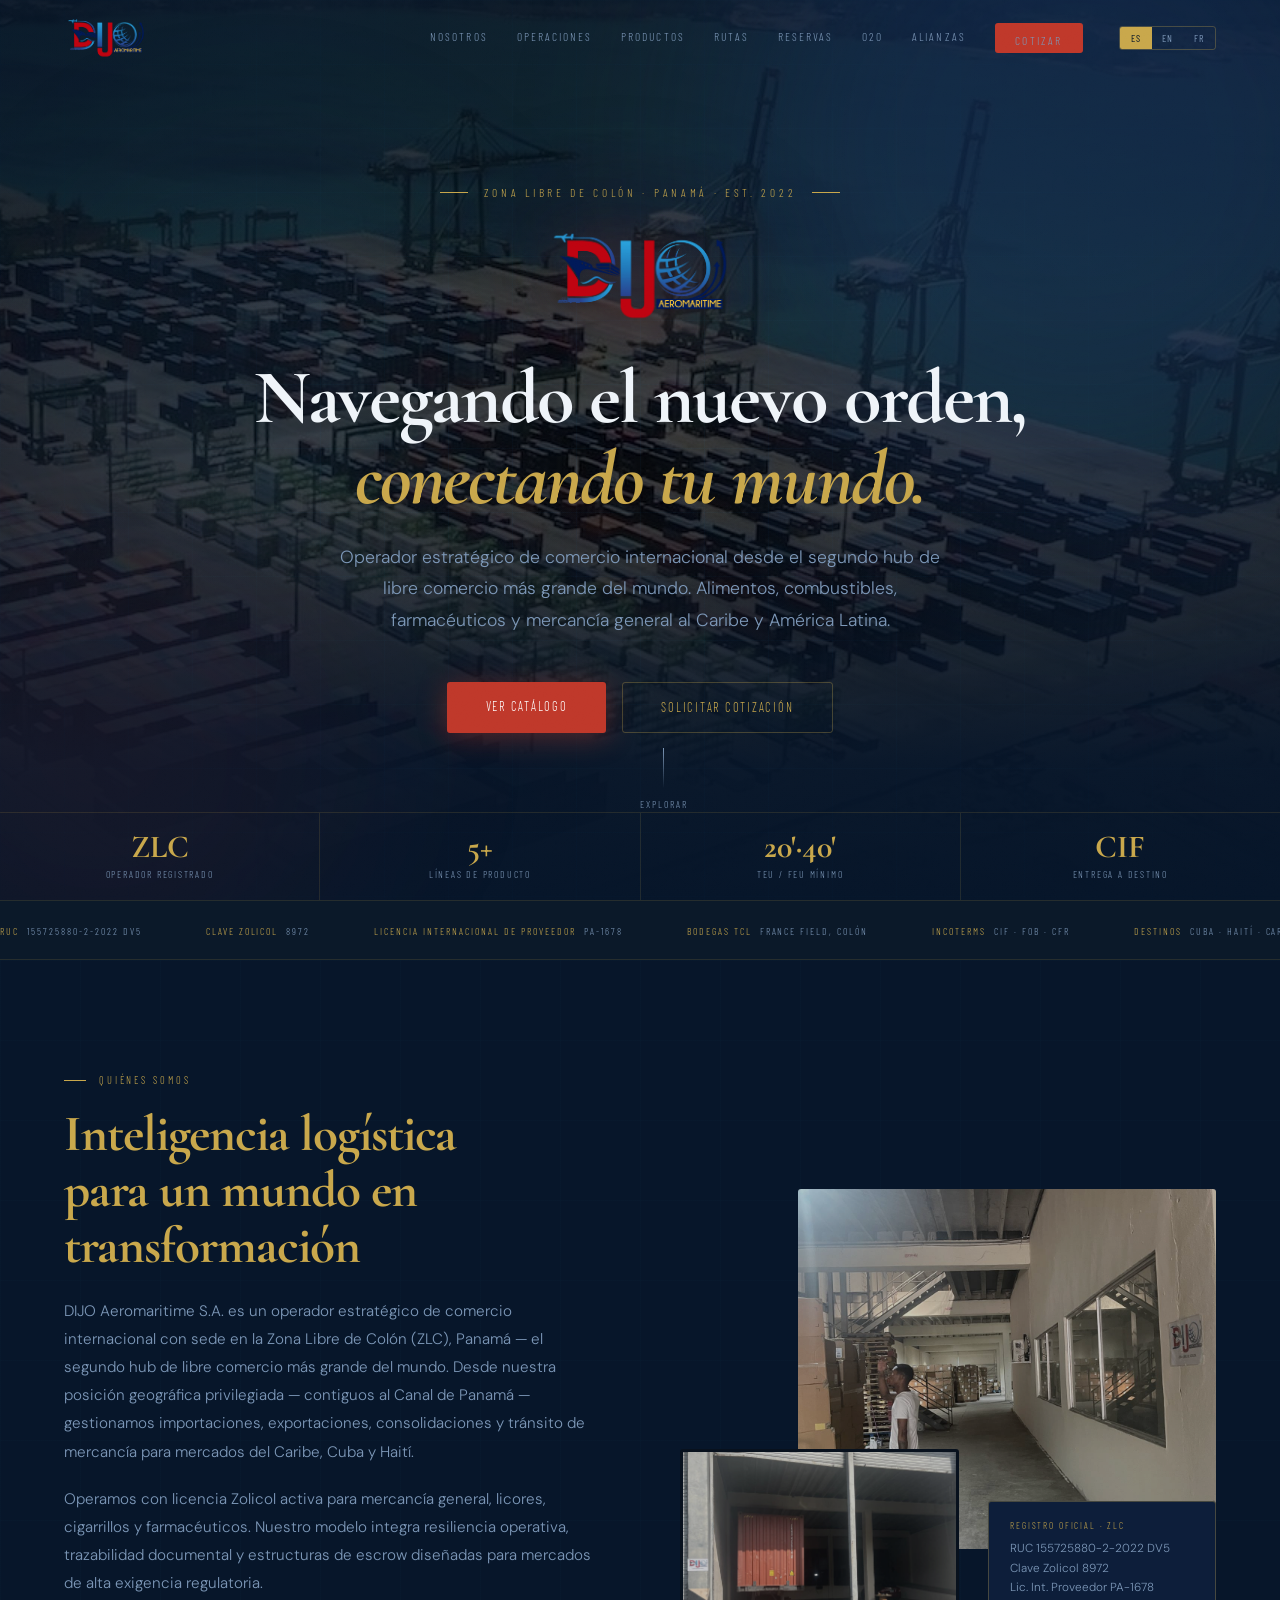
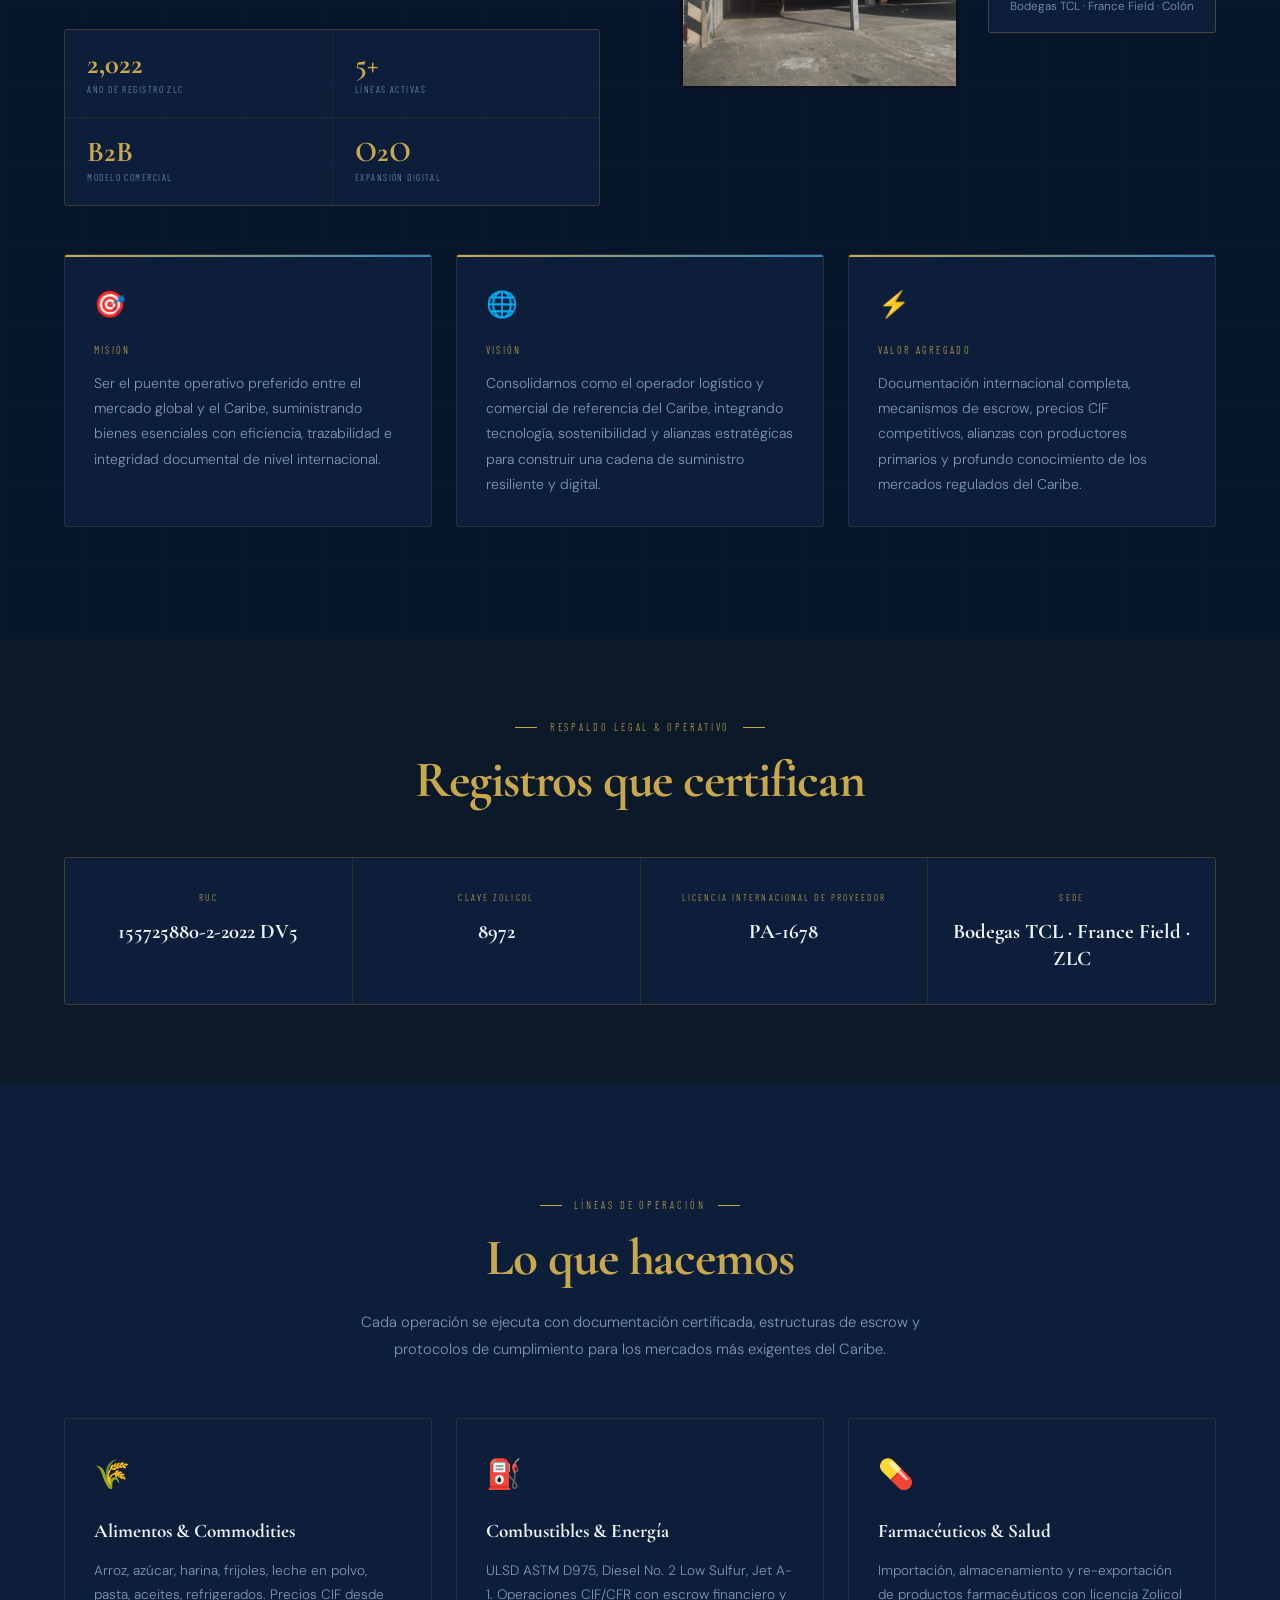
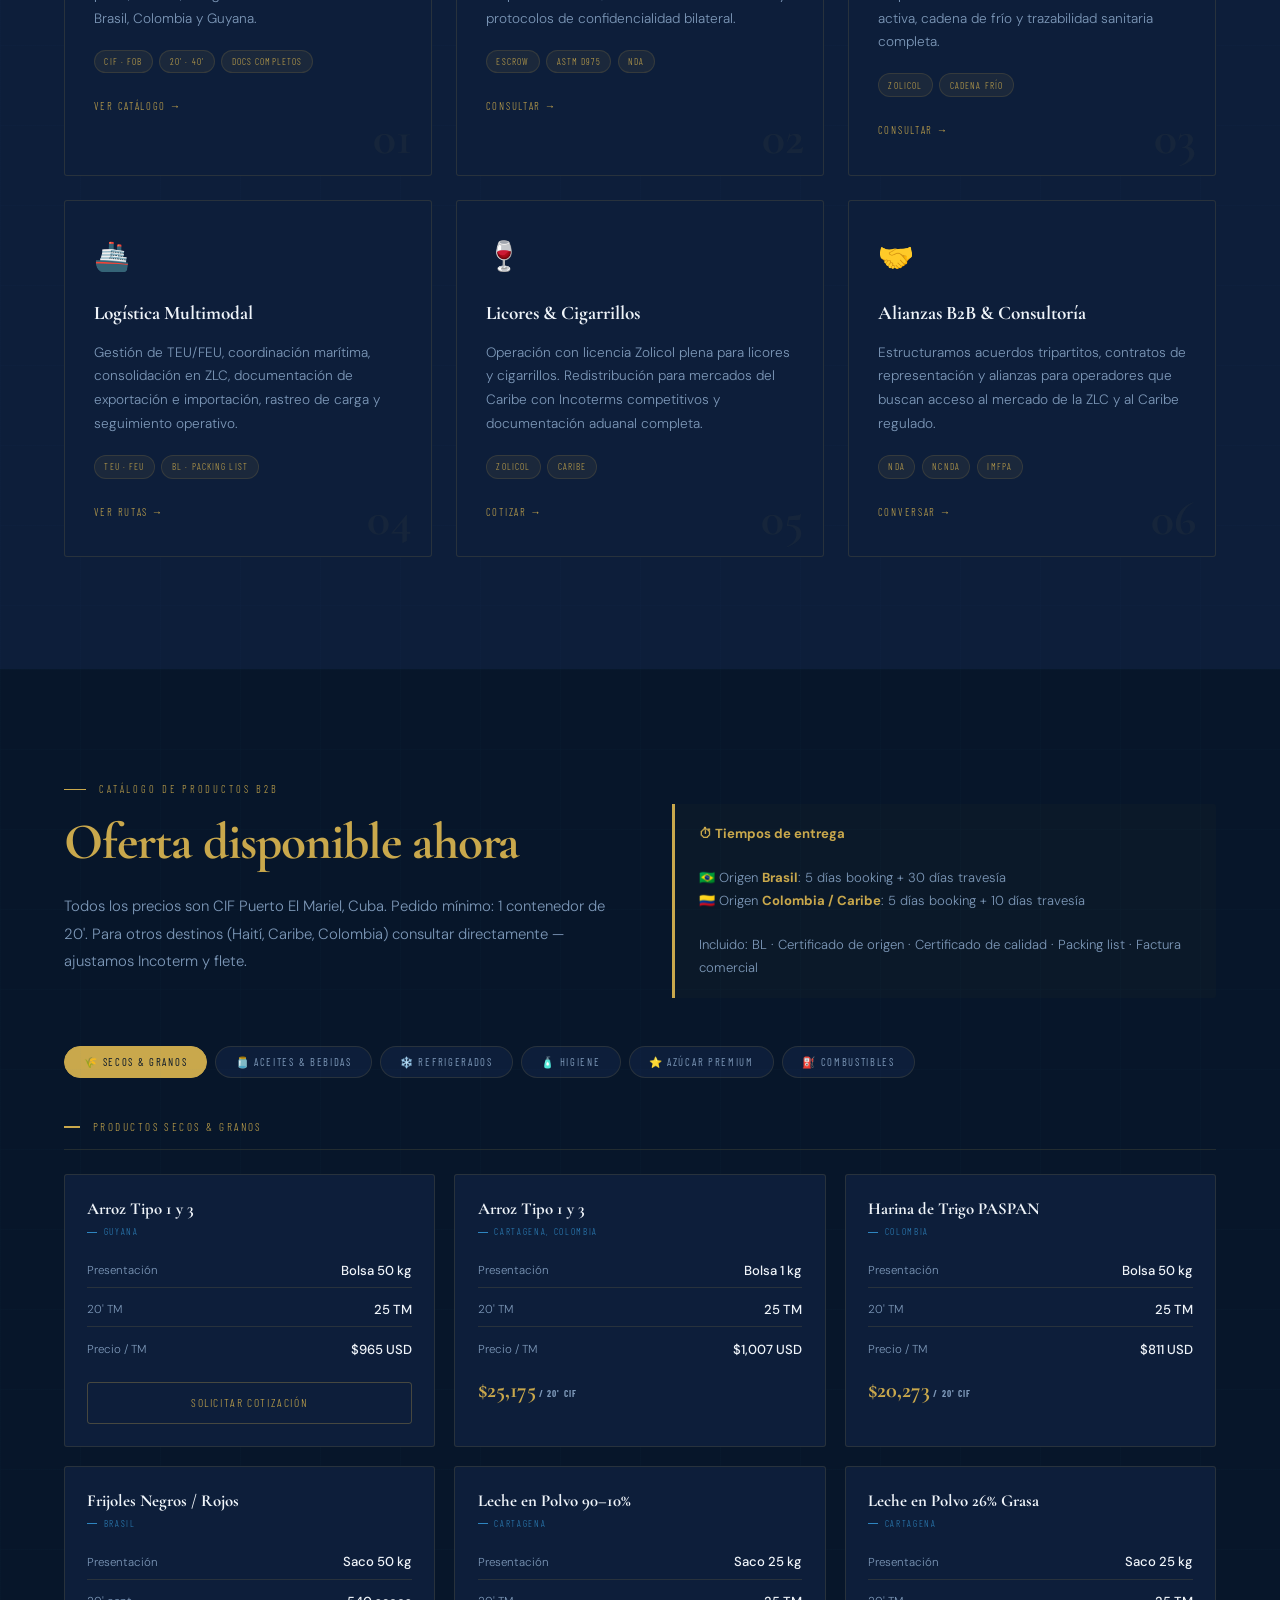
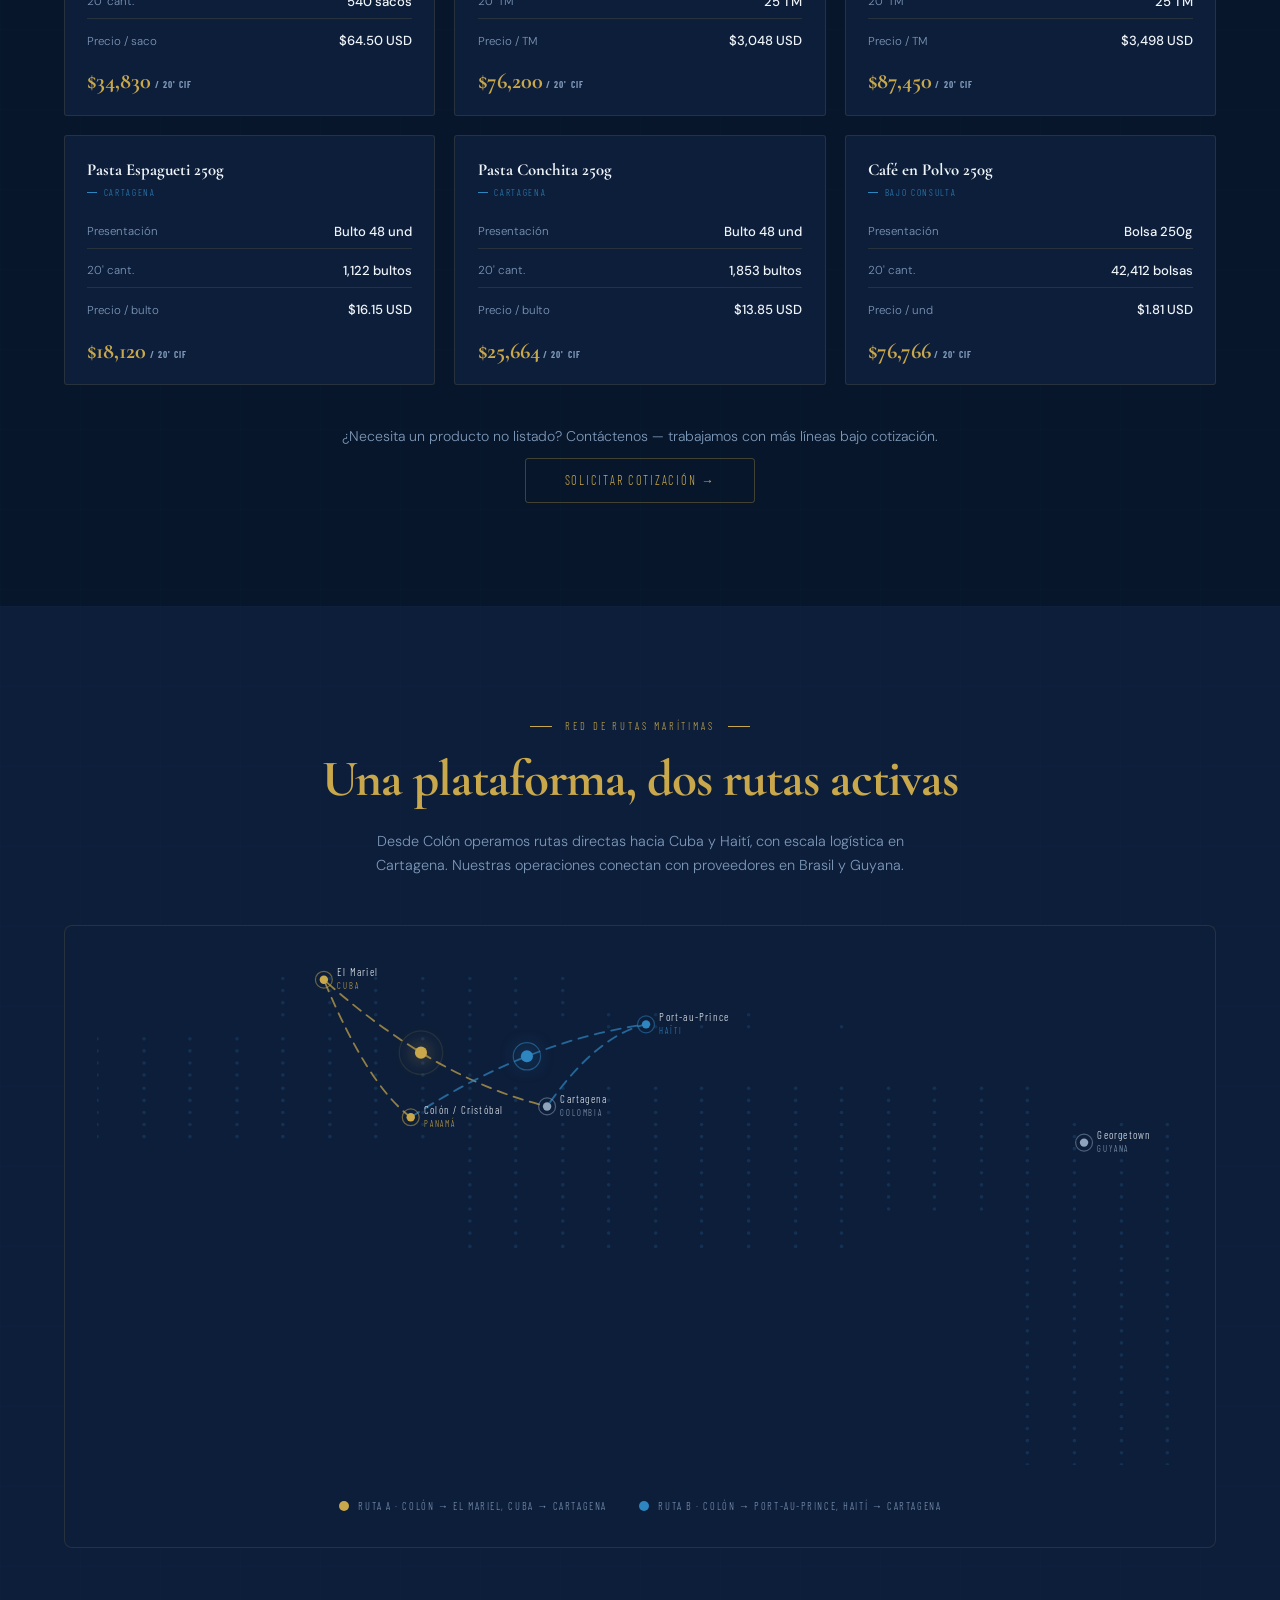
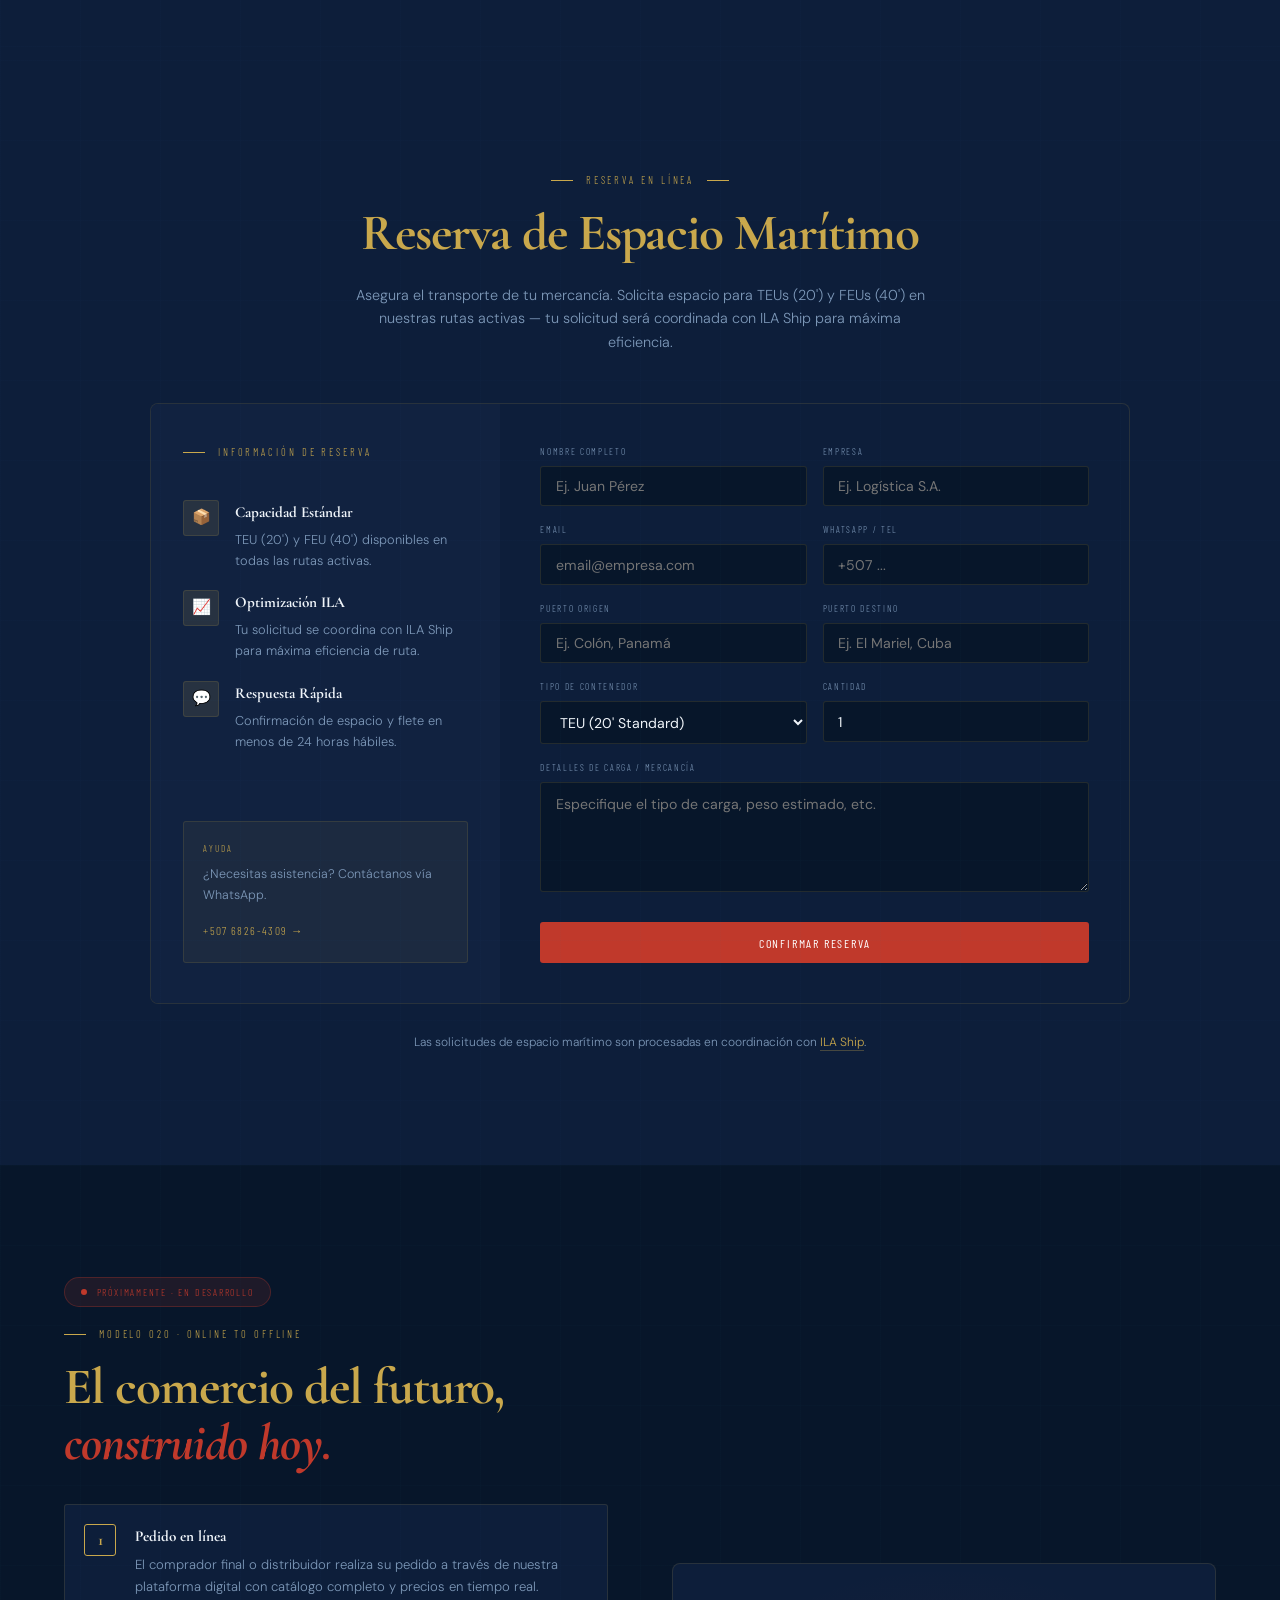
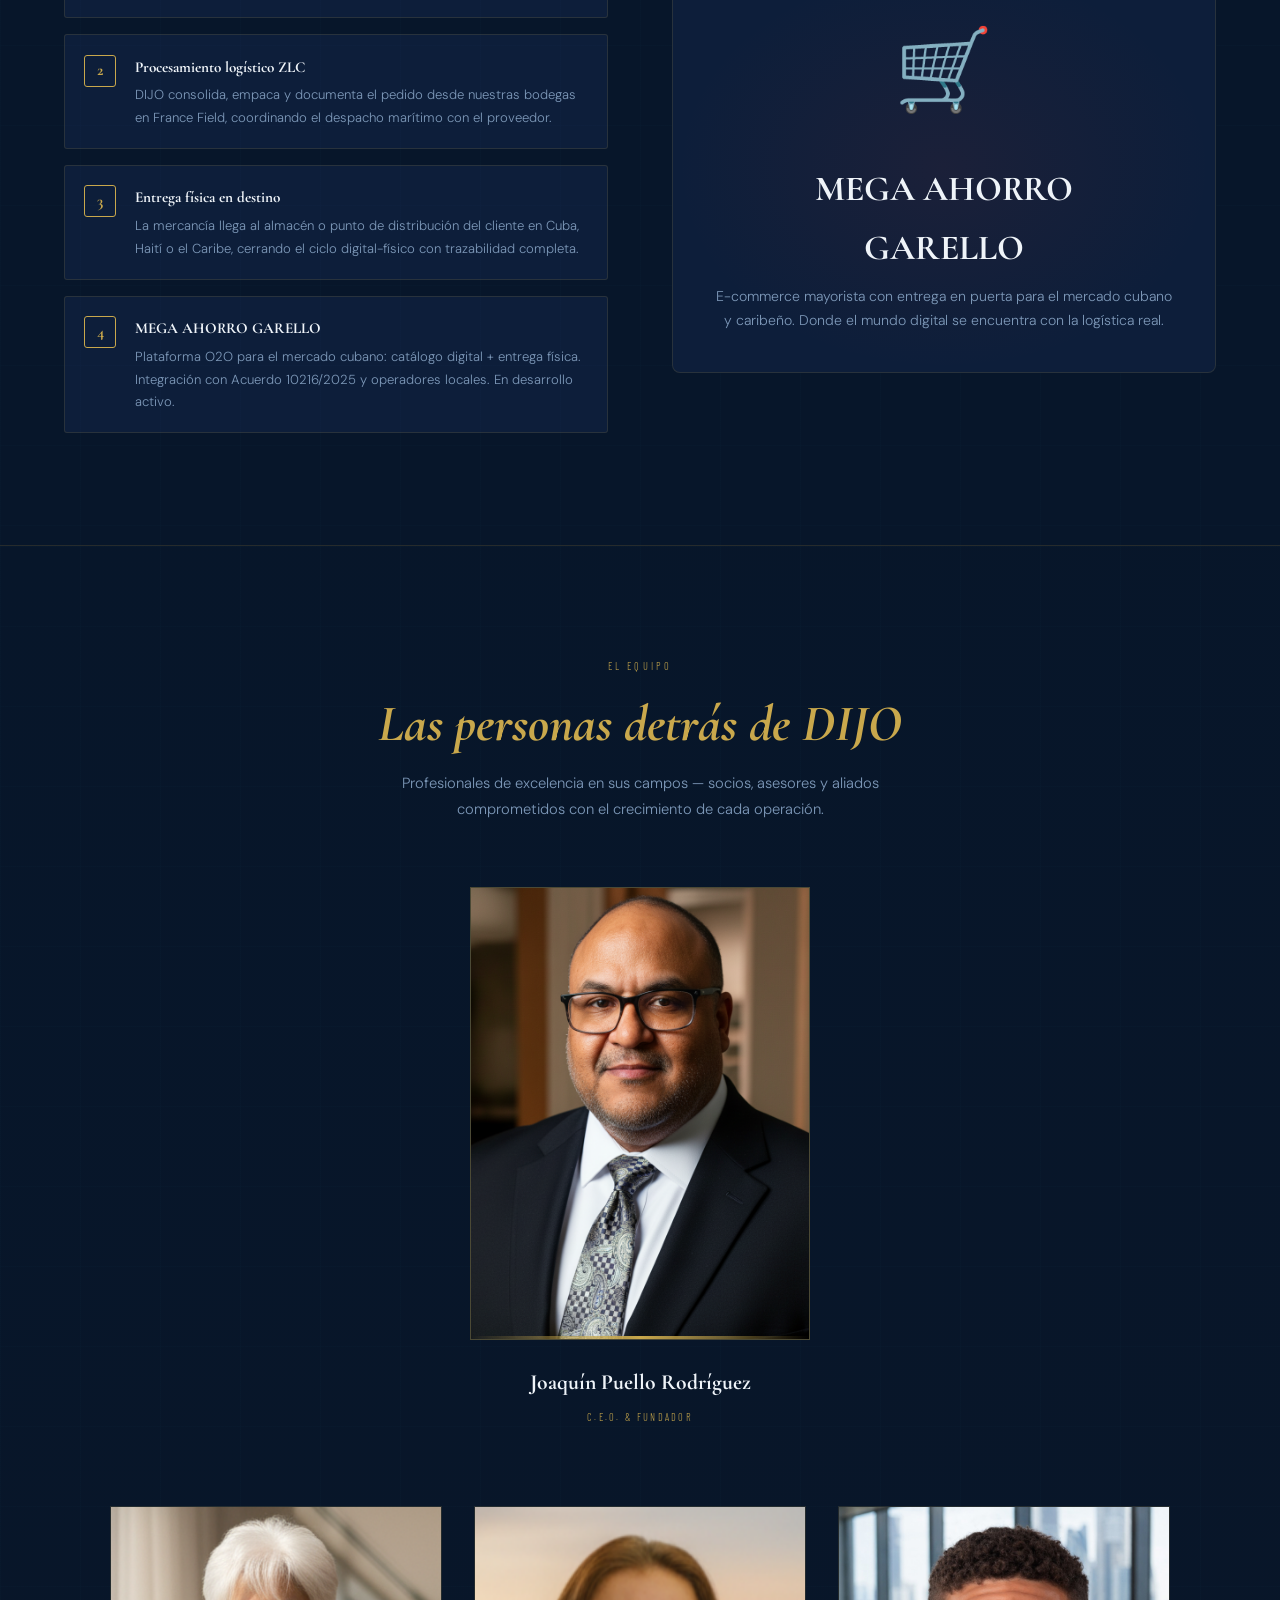
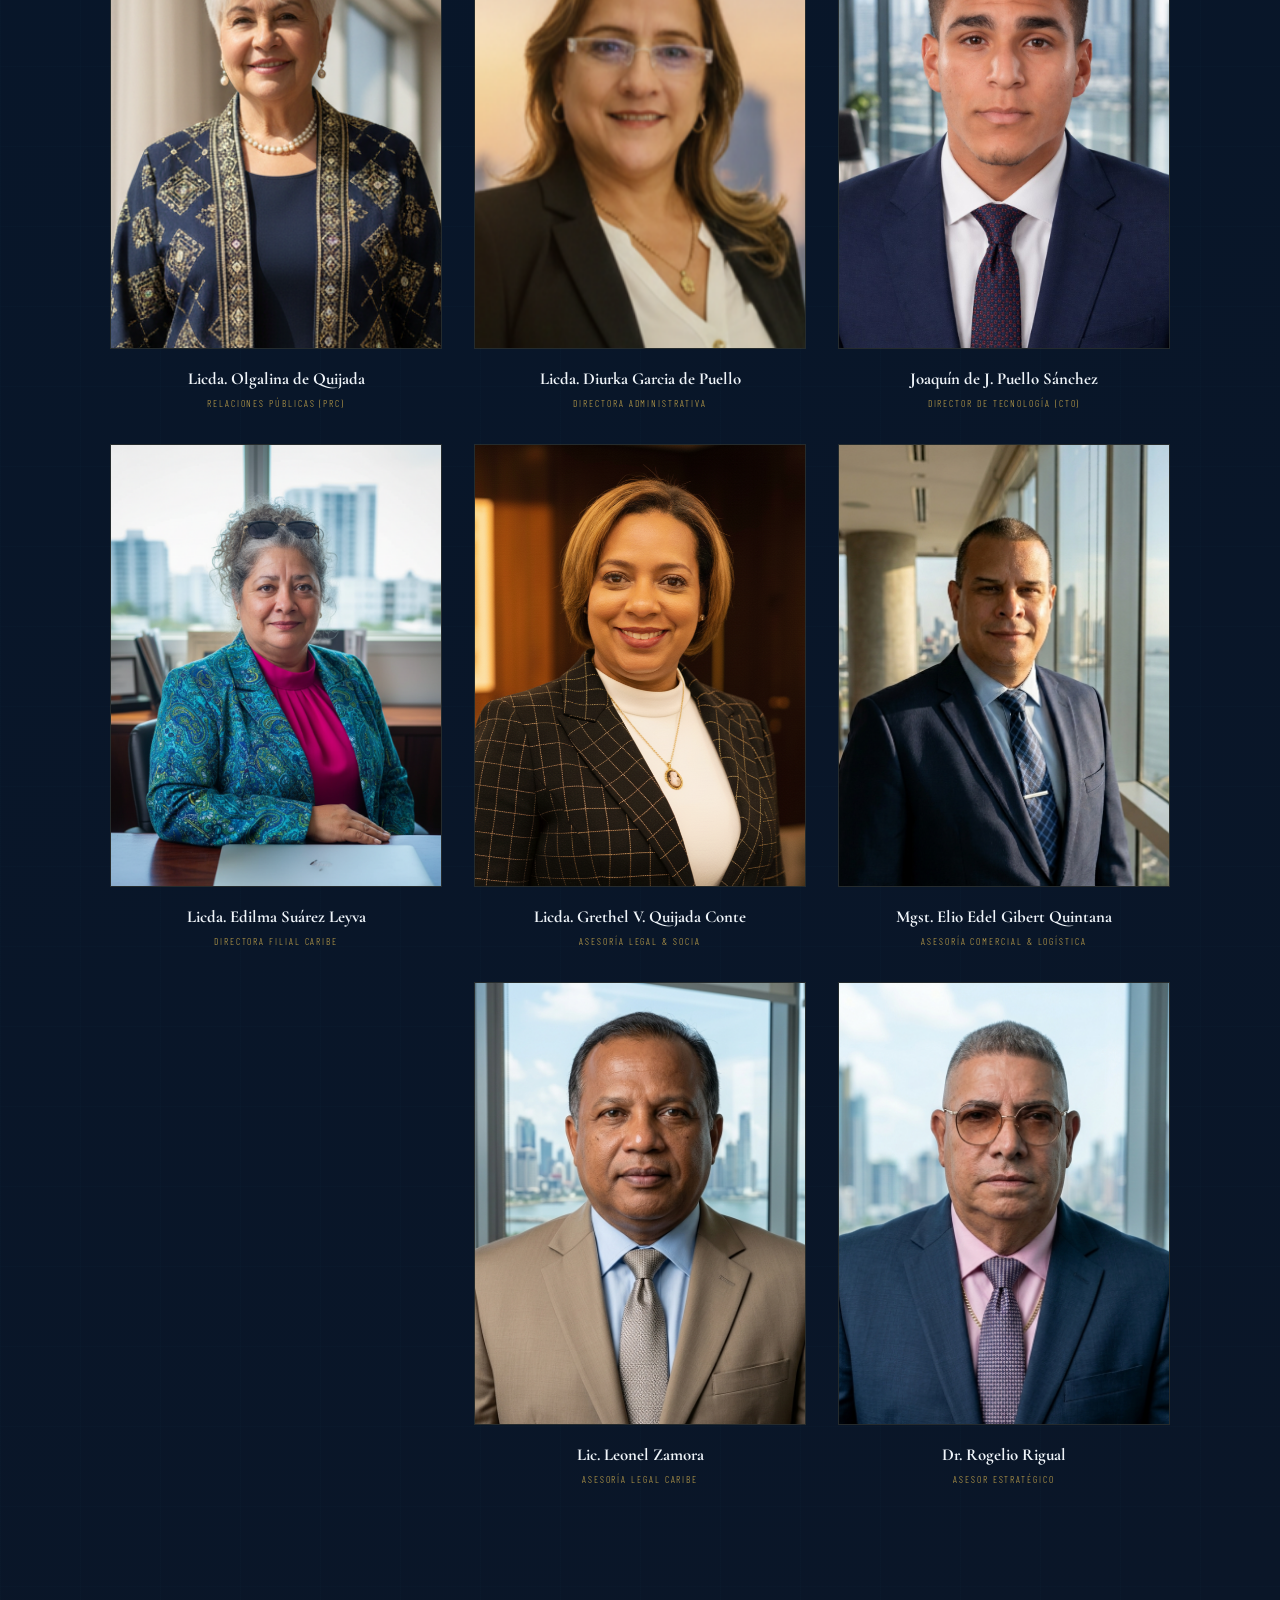
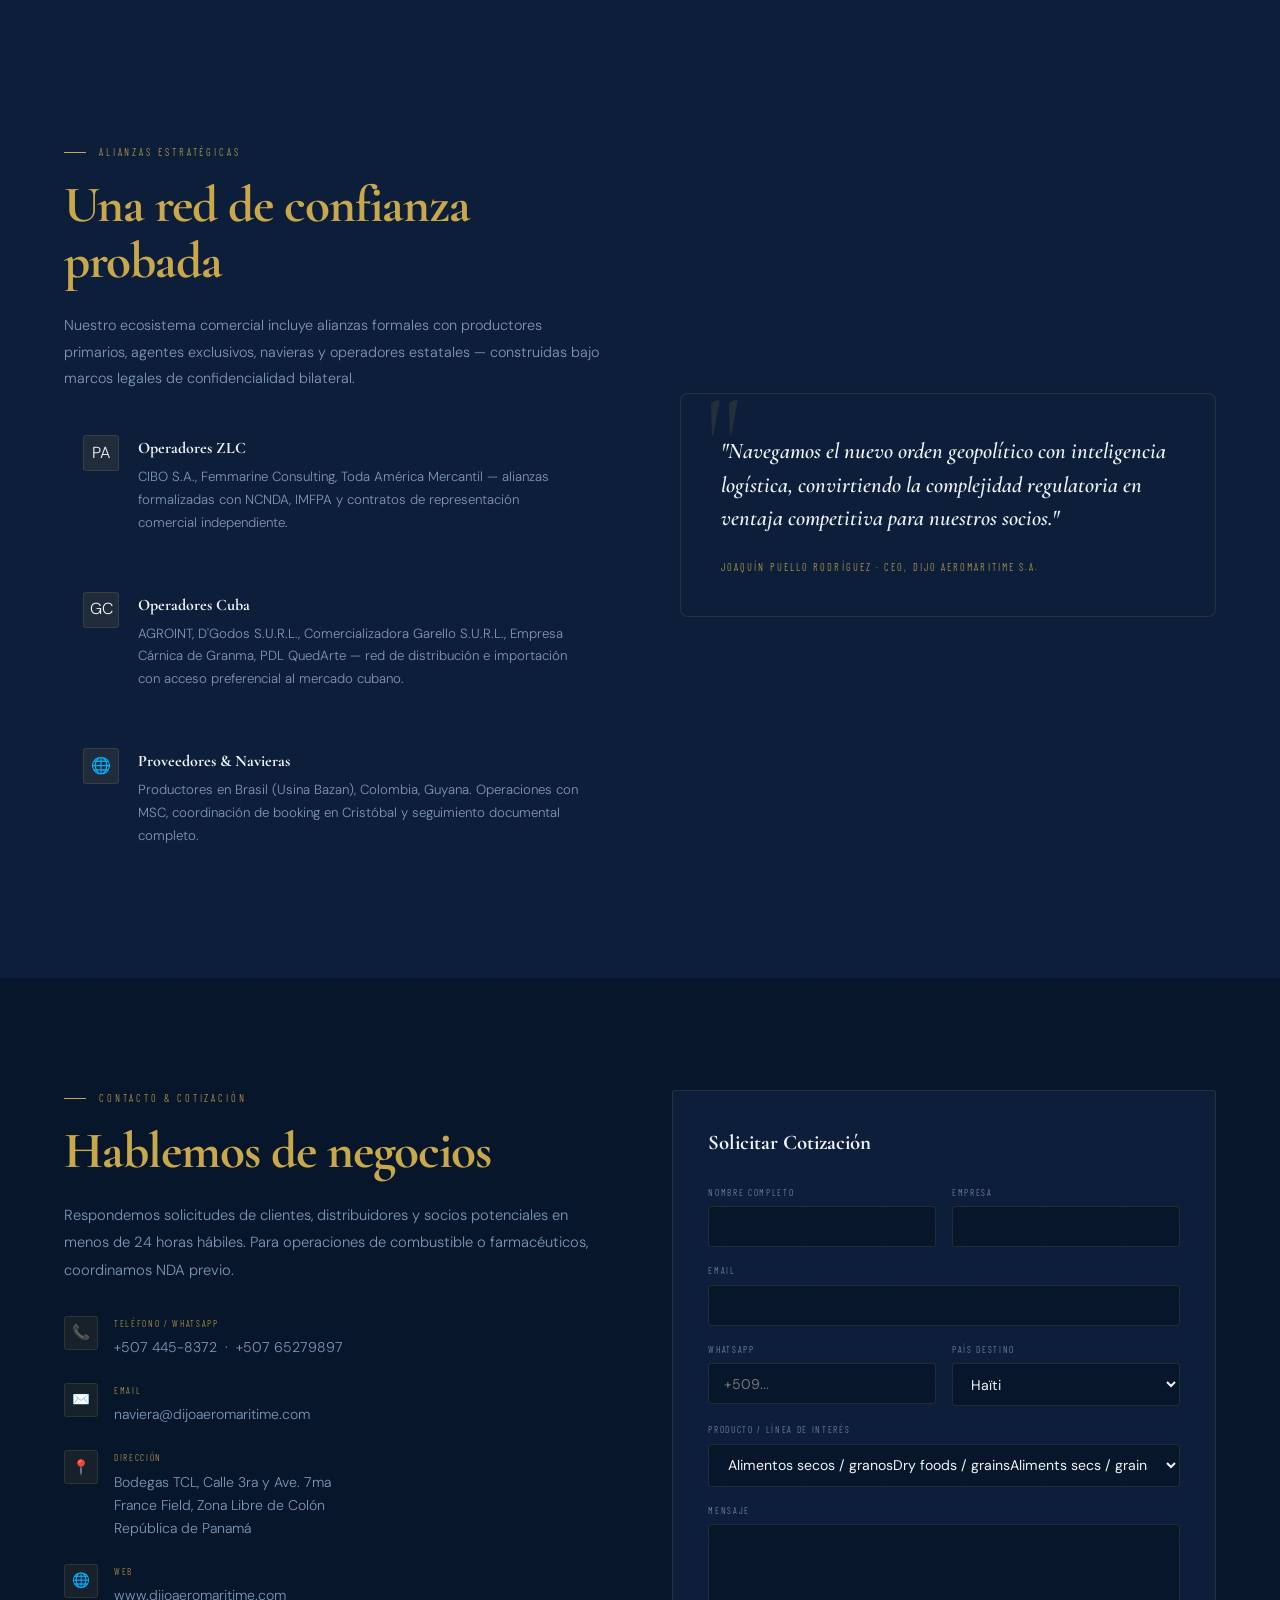
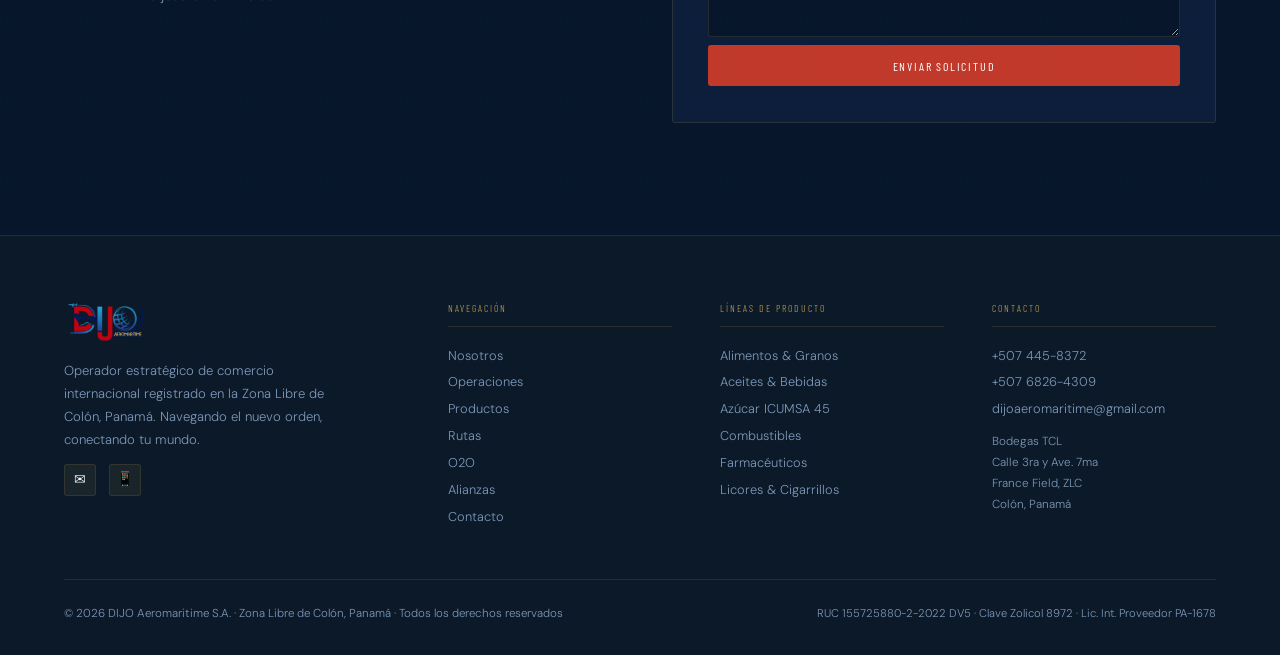
==== commit 41e8890f: "Update index.html" ====
--- a/index.html
+++ b/index.html
@@ -2399,7 +2399,7 @@
           <div class="cinfo-ico">✉️</div>
           <div>
             <div class="cinfo-lbl">Email</div>
-            <div class="cinfo-val">soporte@dijoaeromaritime.com</div>
+            <div class="cinfo-val">naviera@dijoaeromaritime.com</div>
           </div>
         </div>
         <div class="cinfo-item">
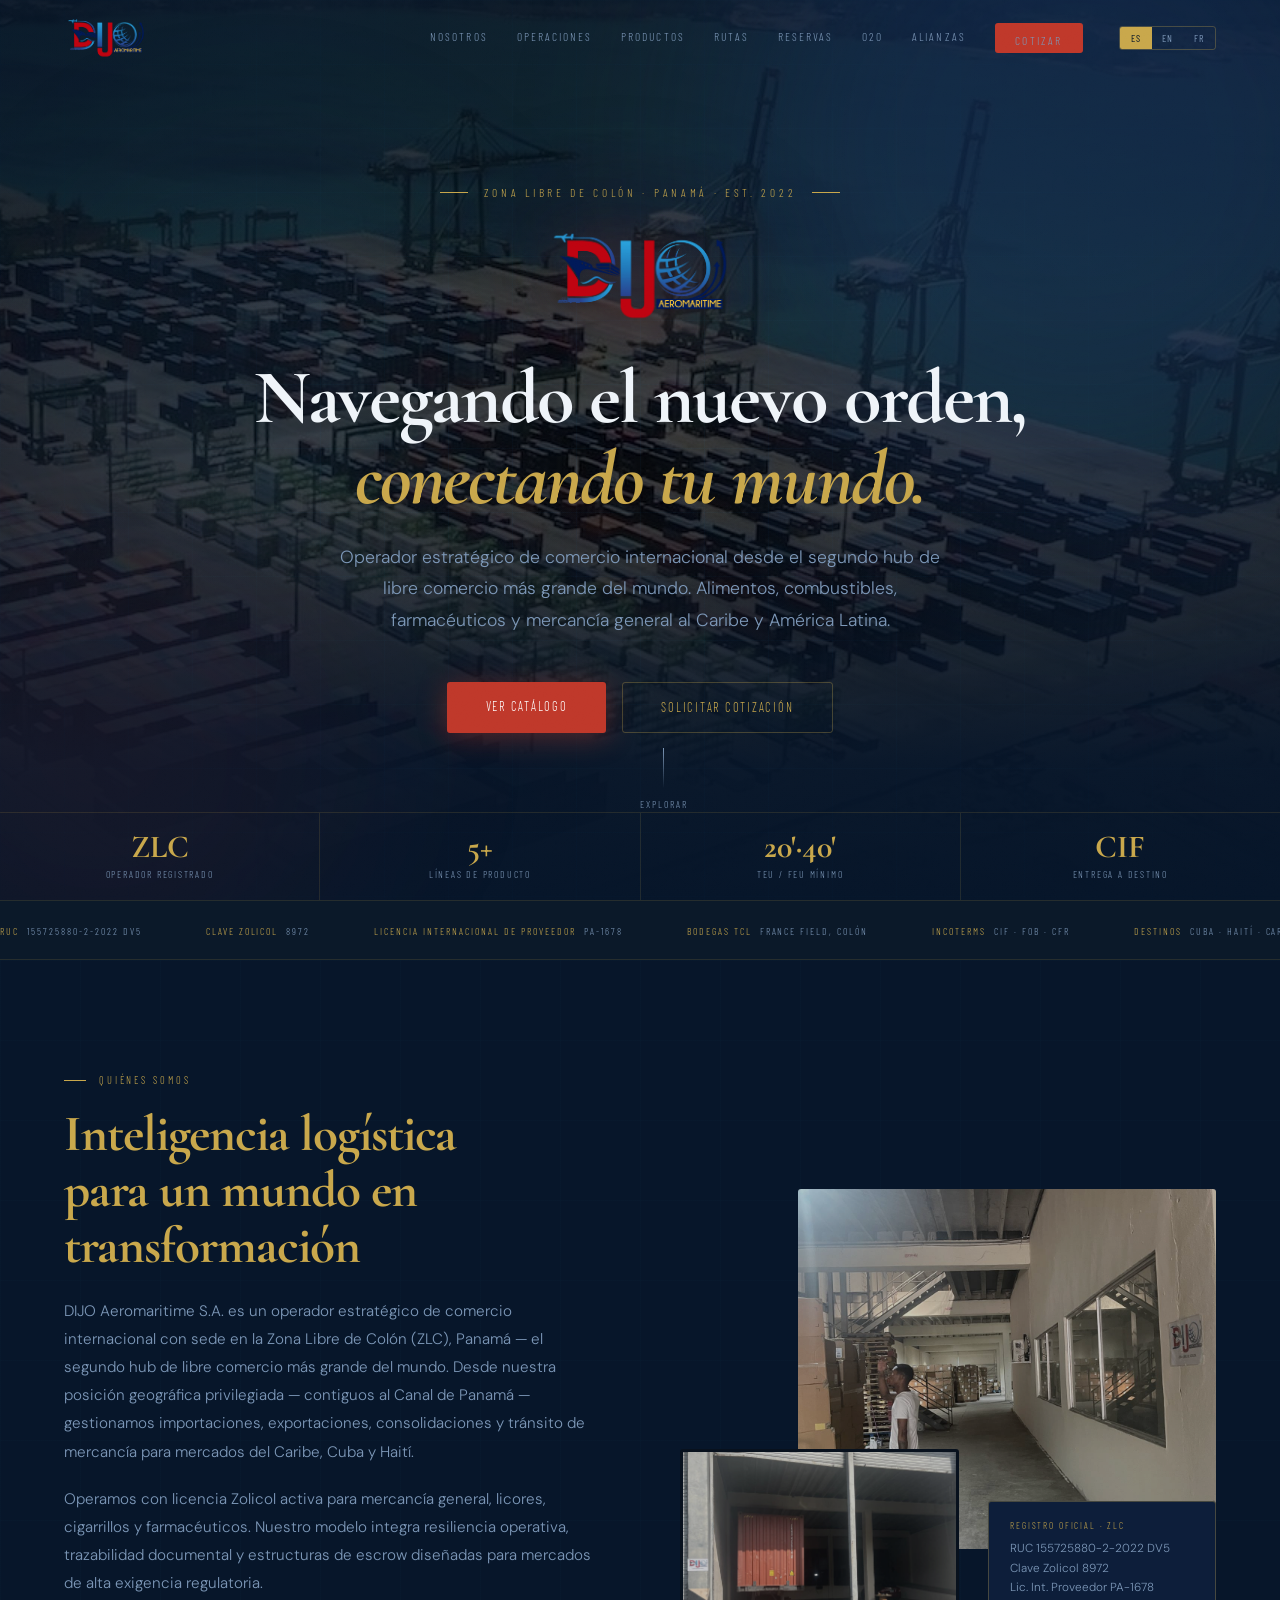
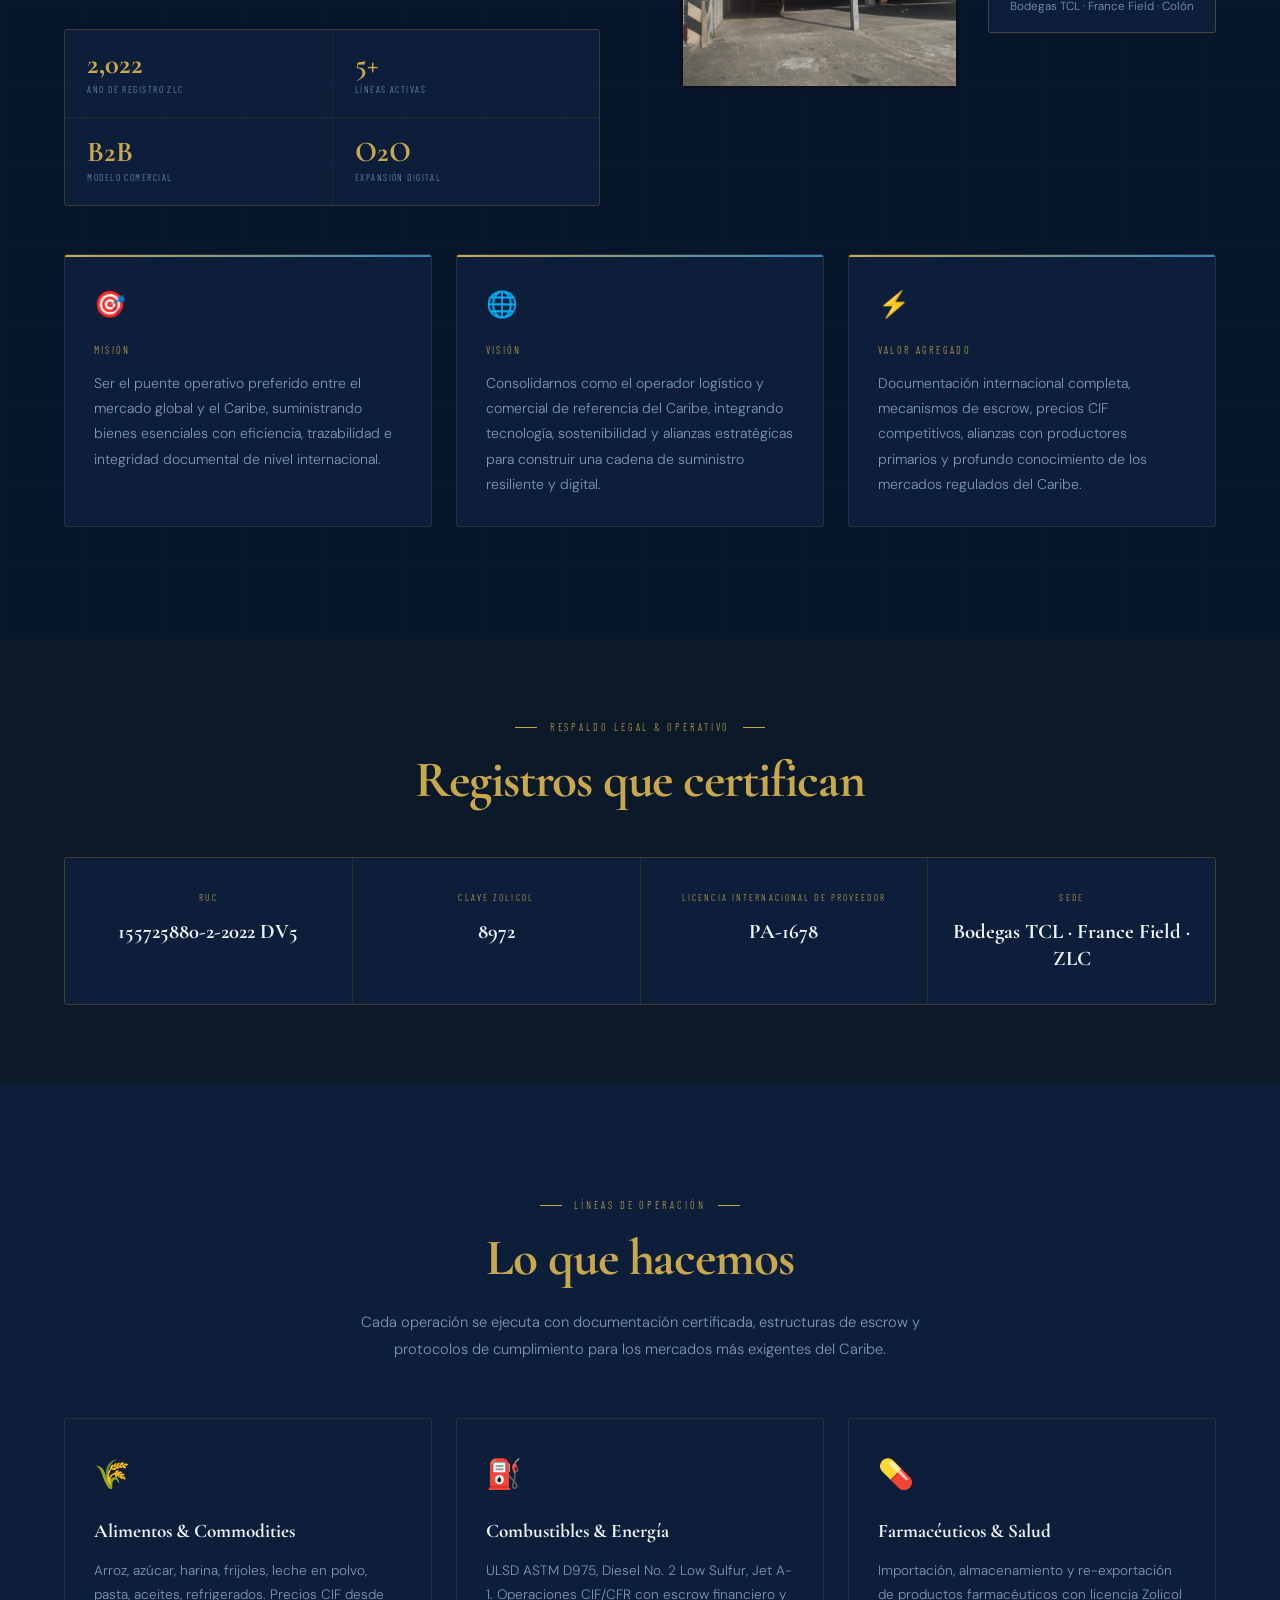
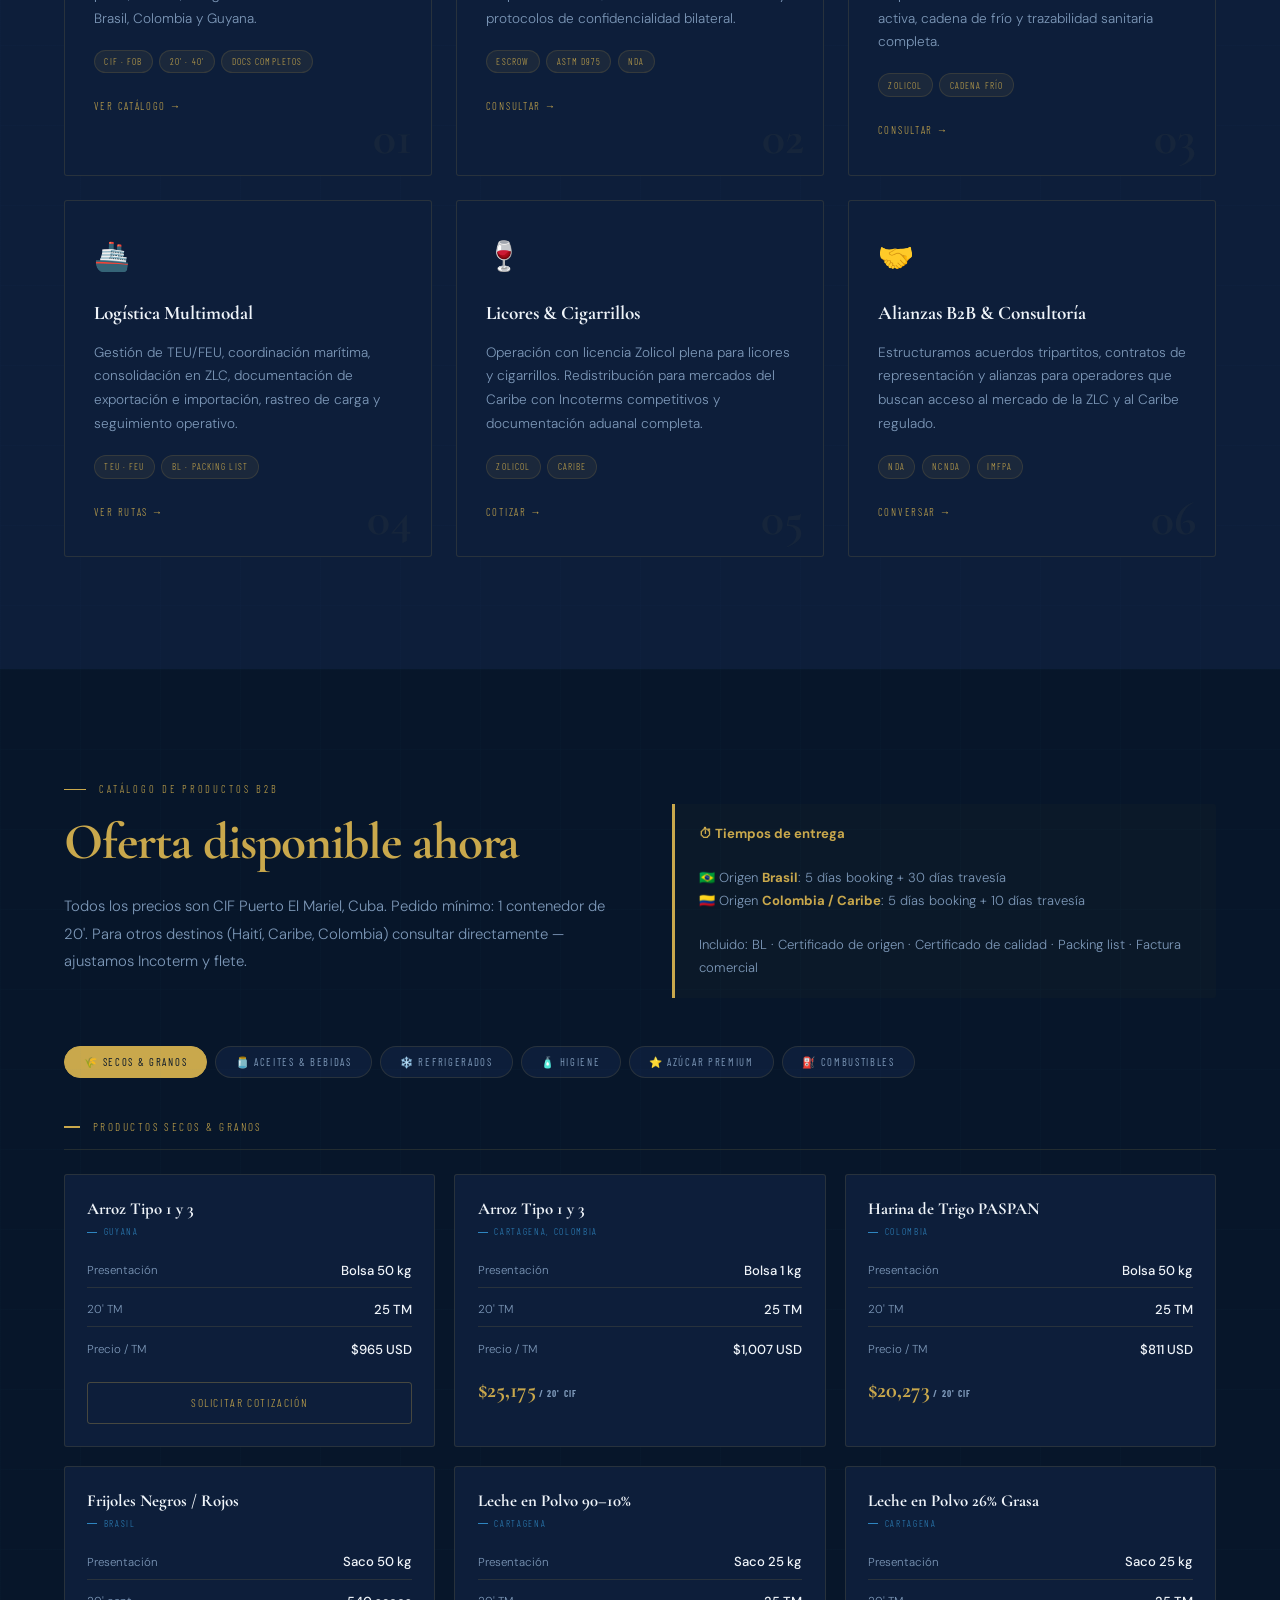
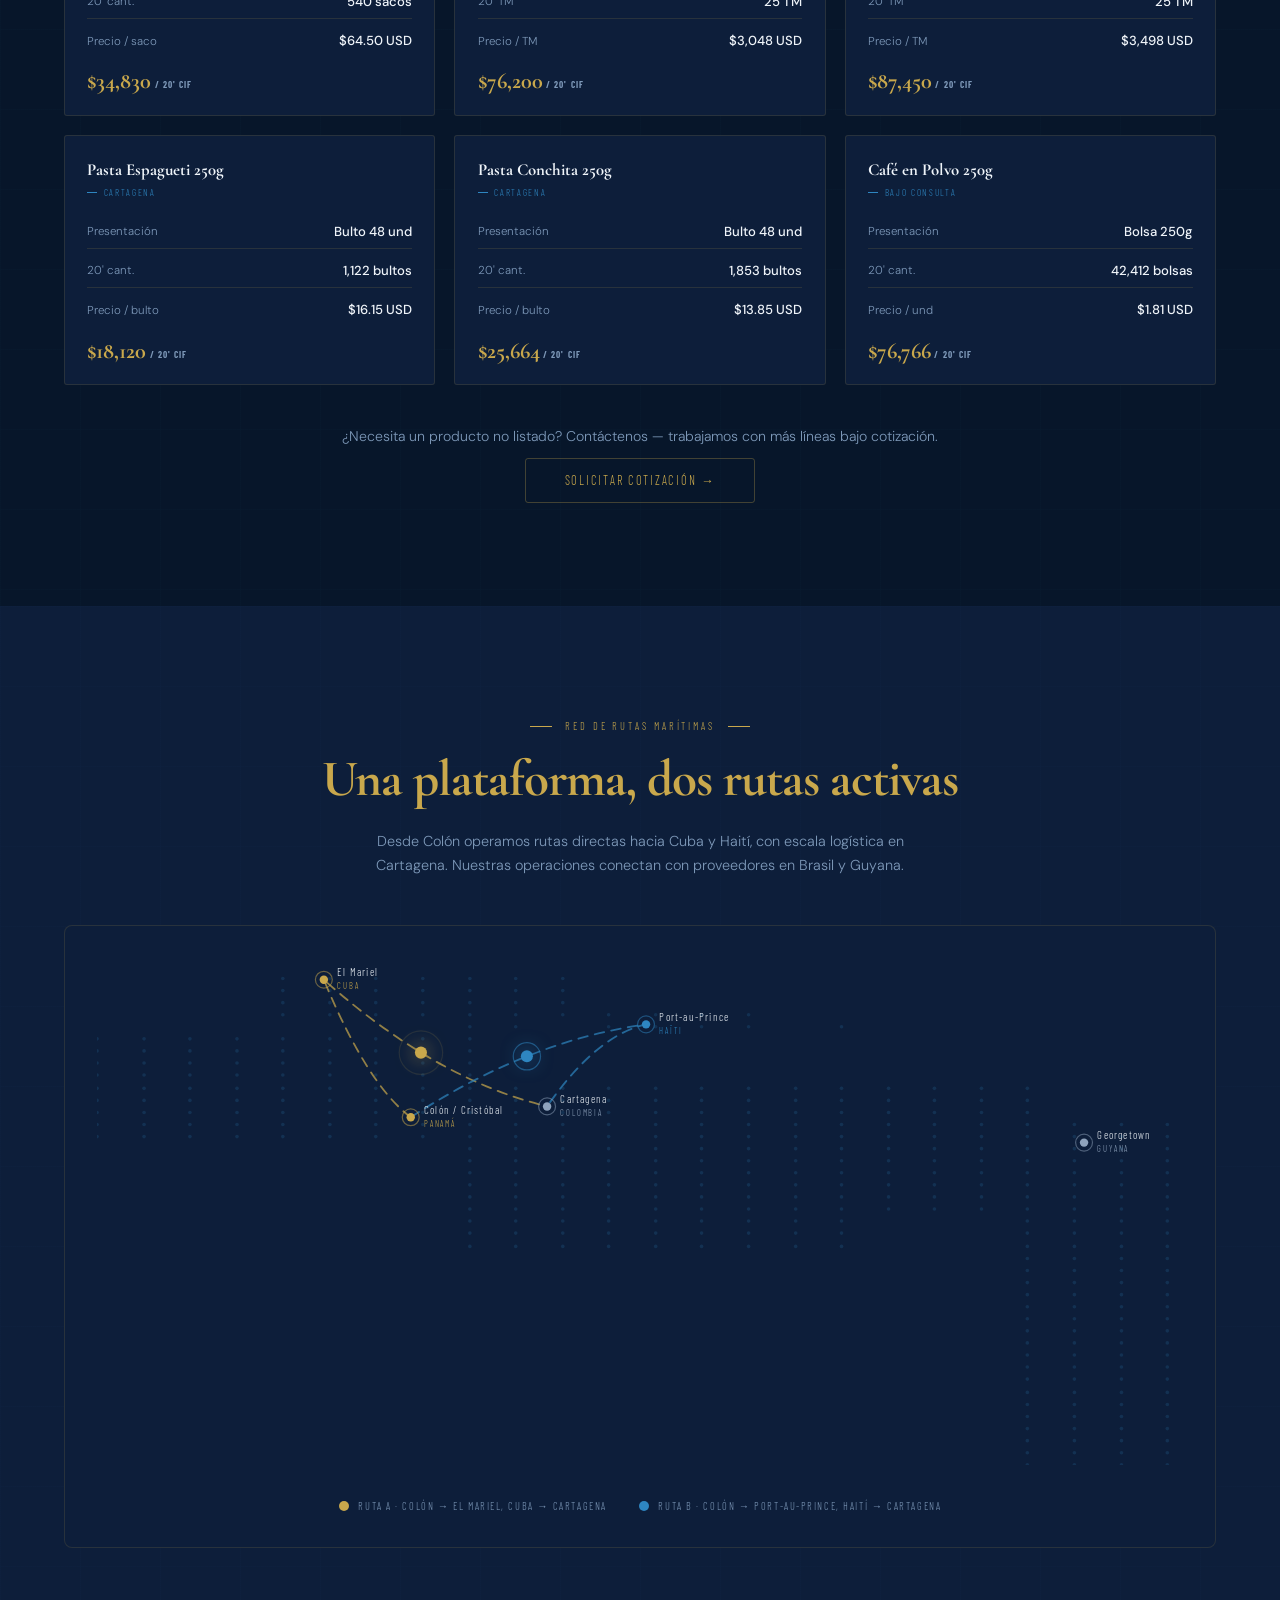
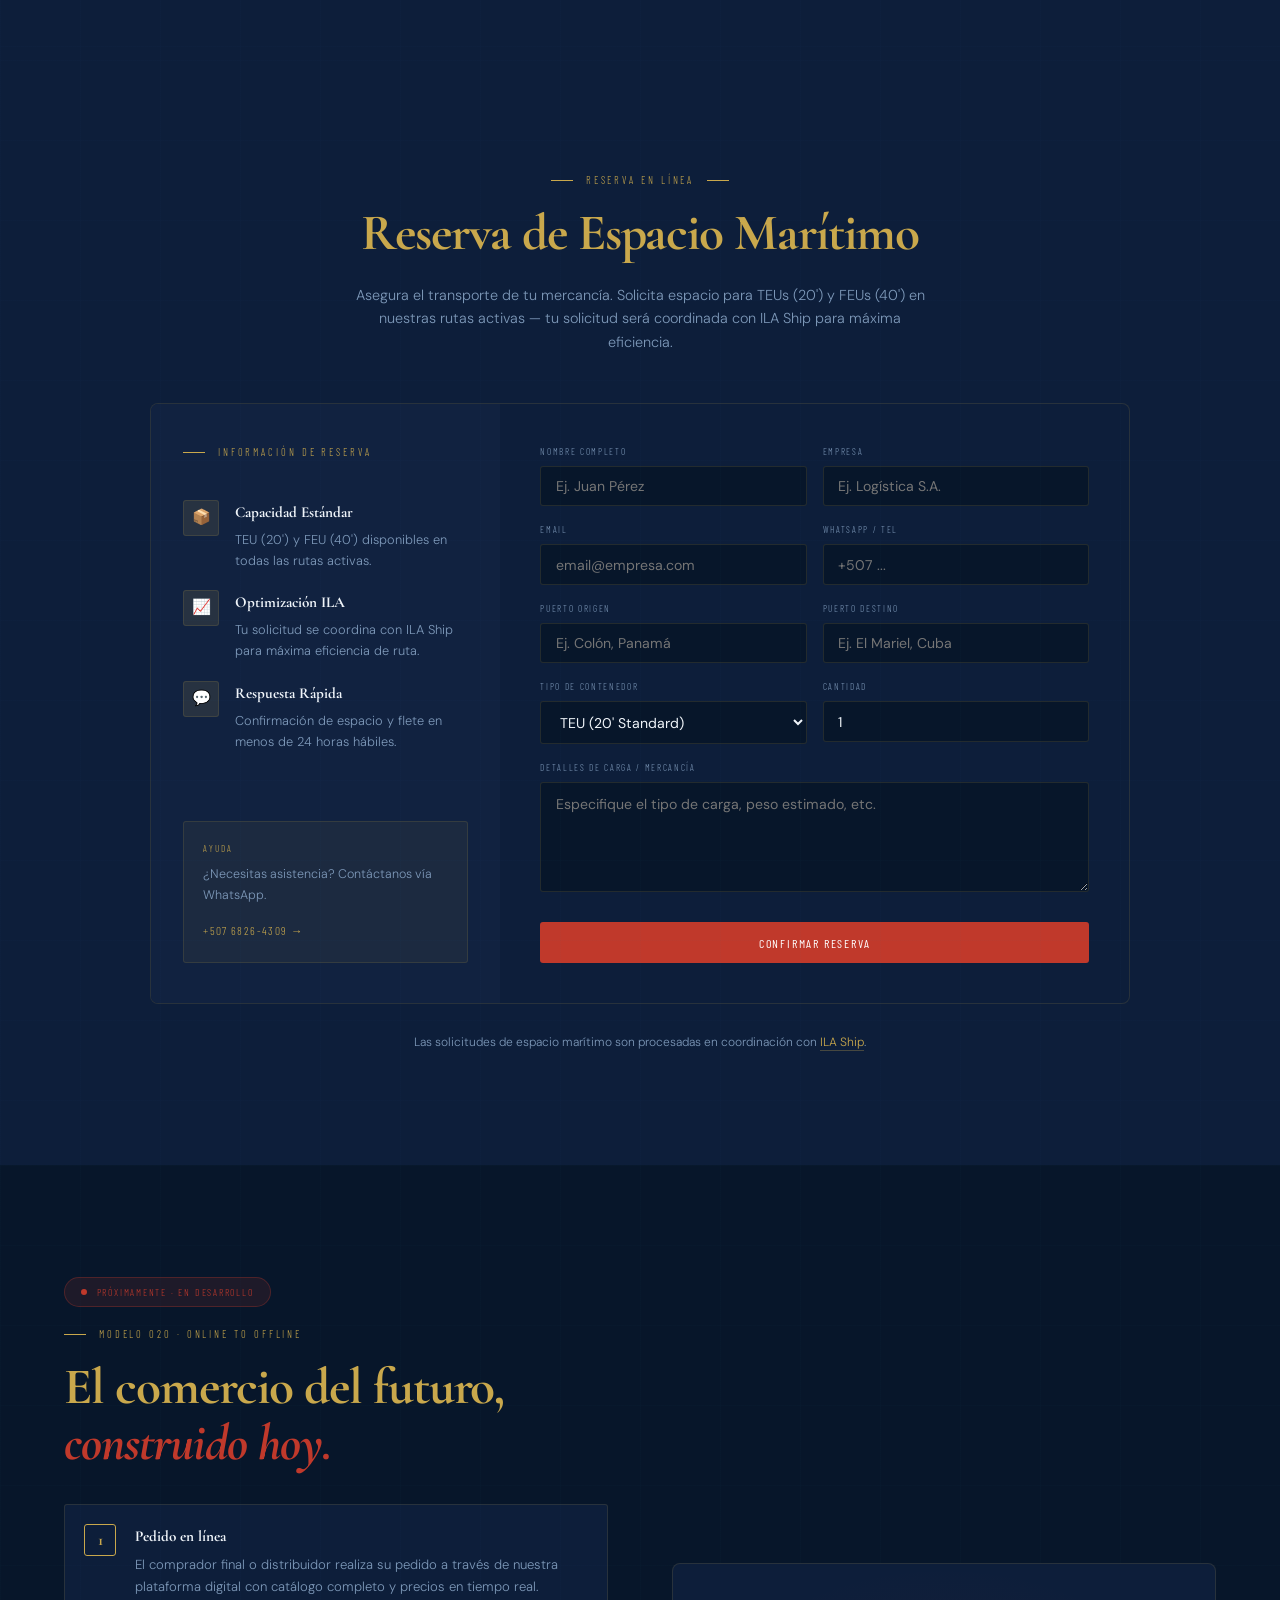
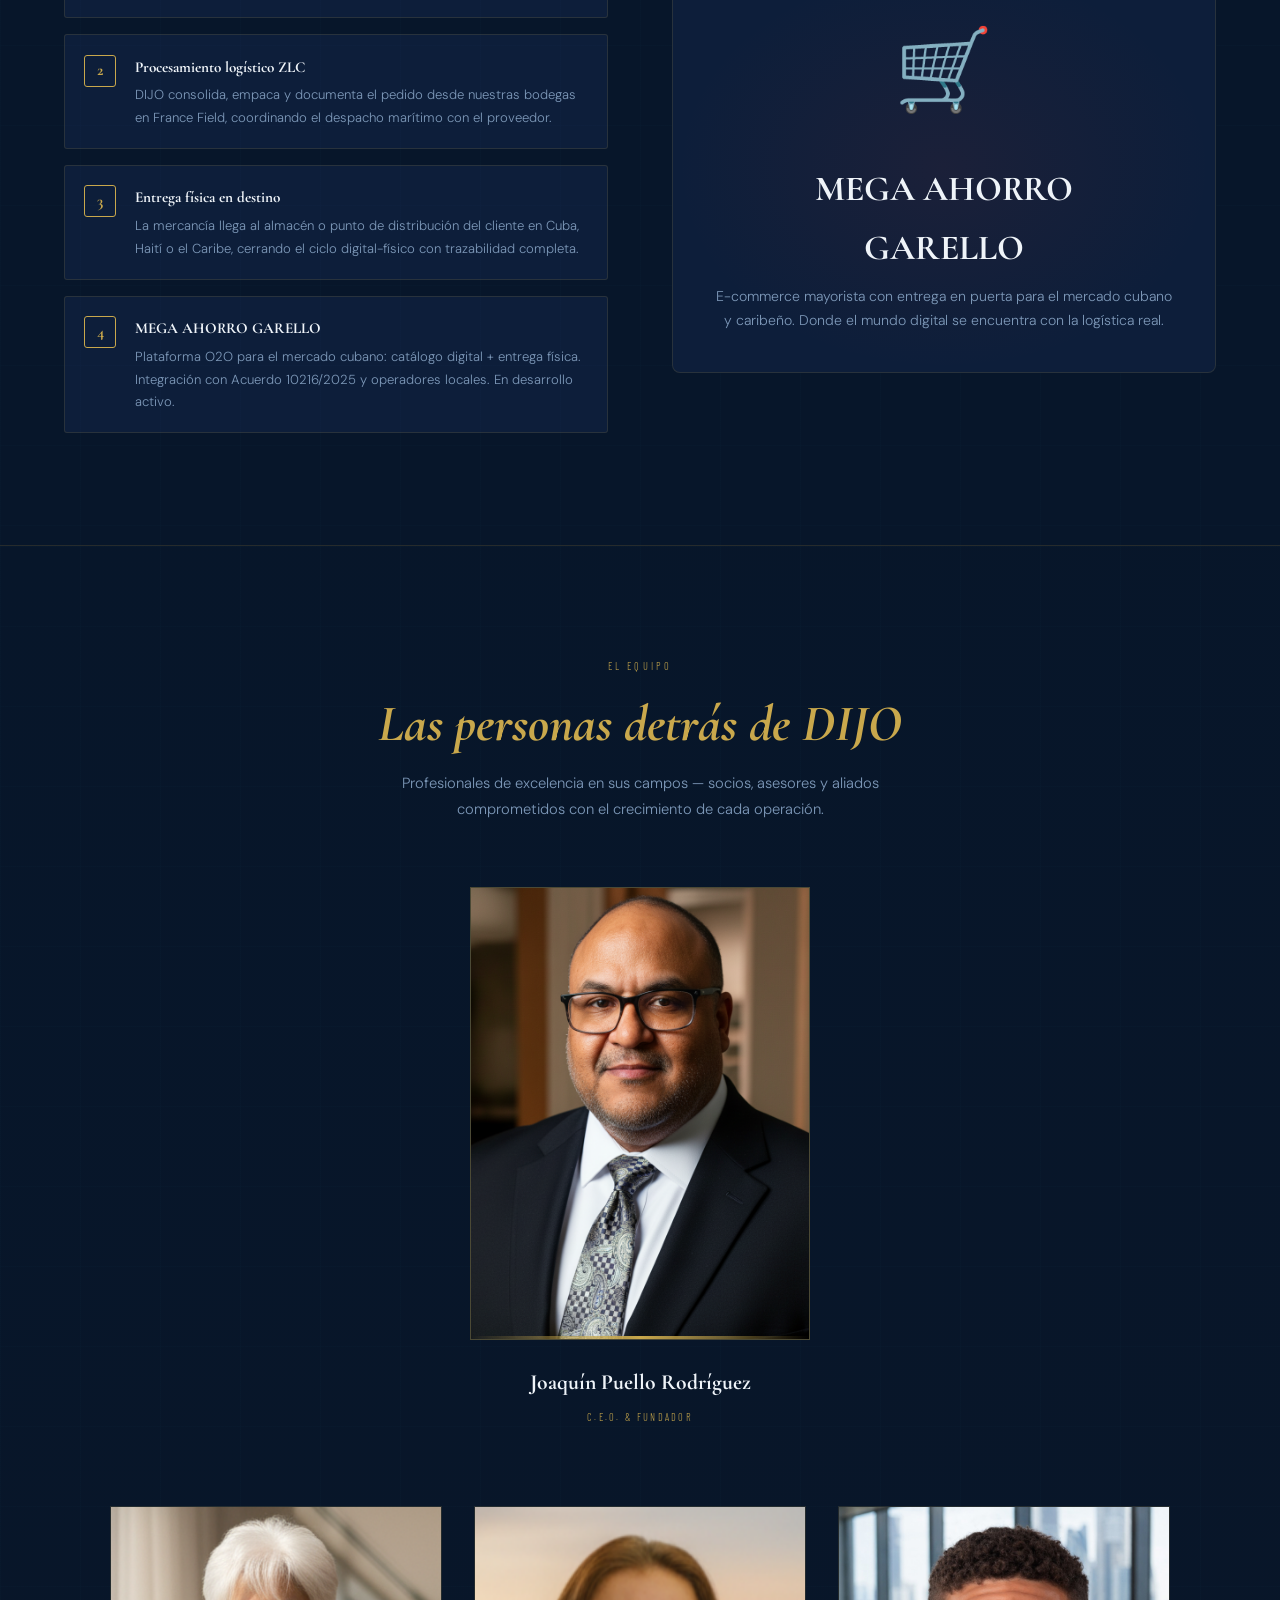
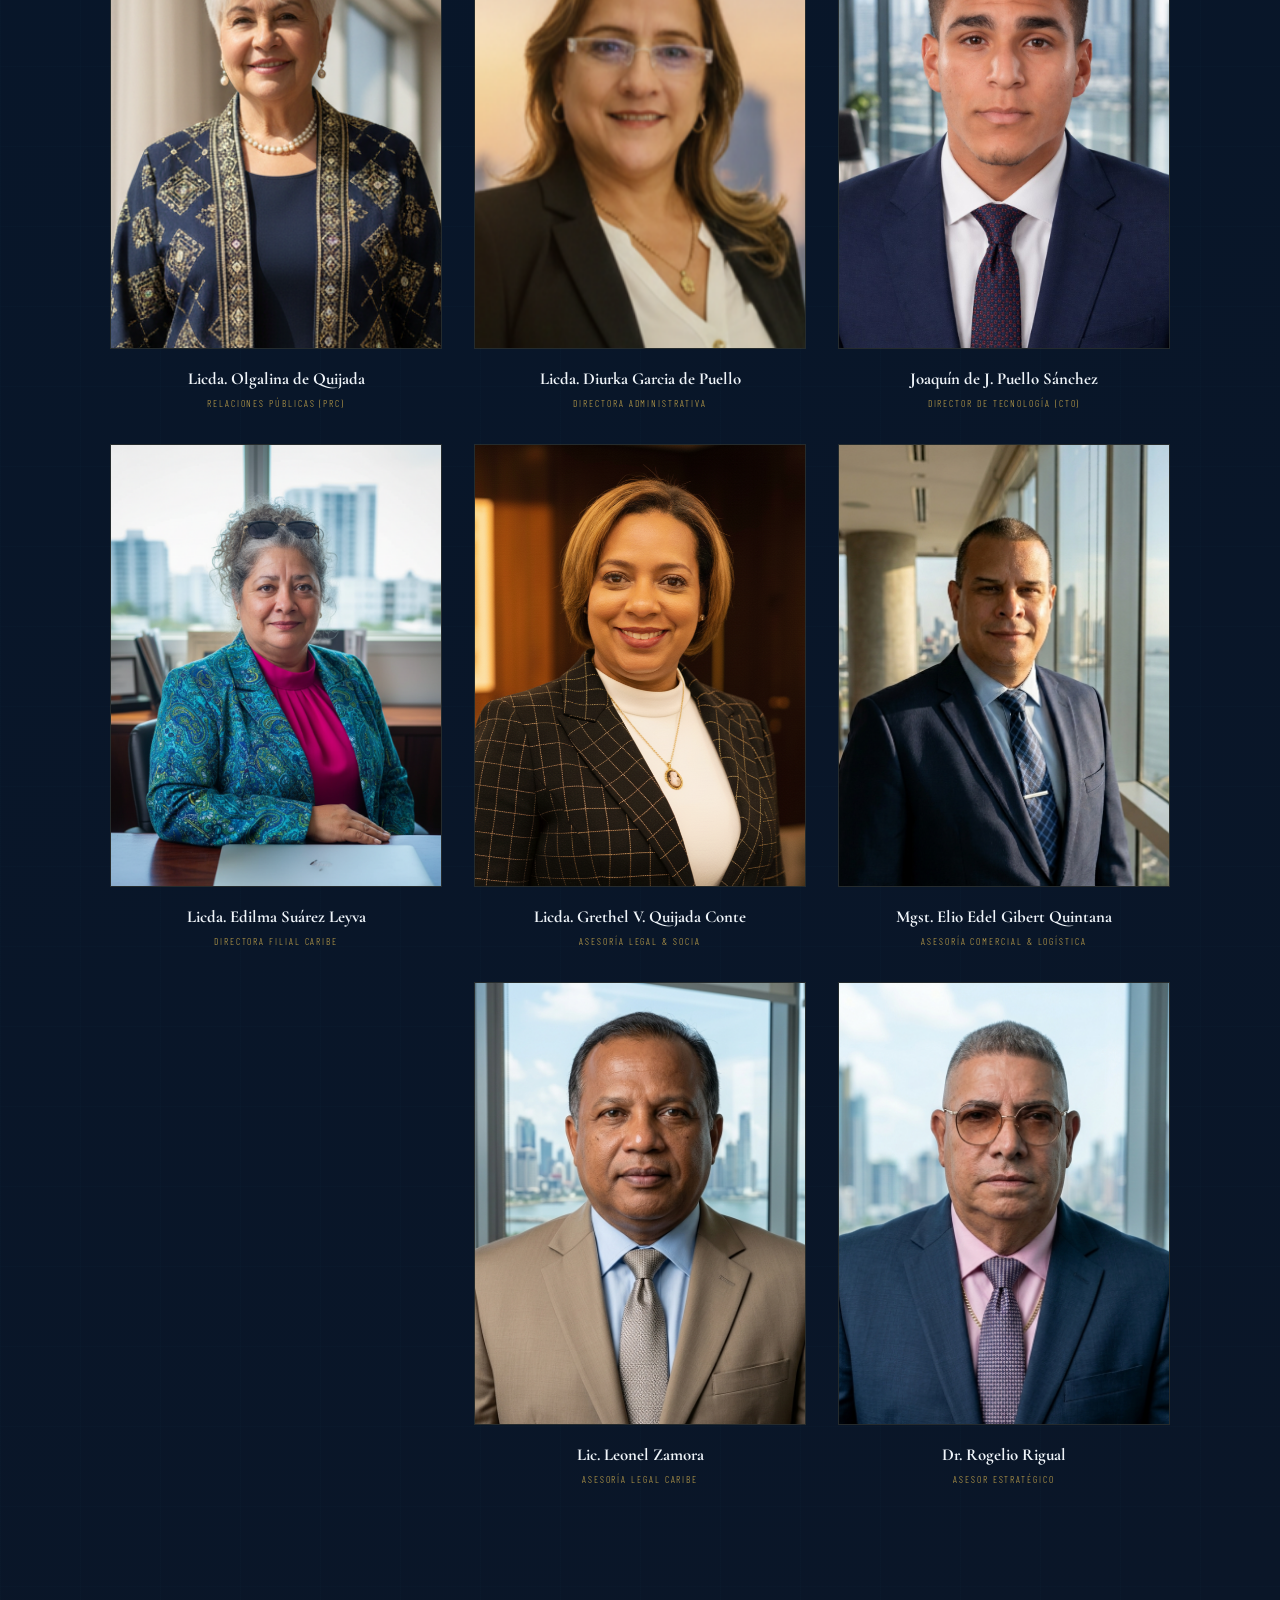
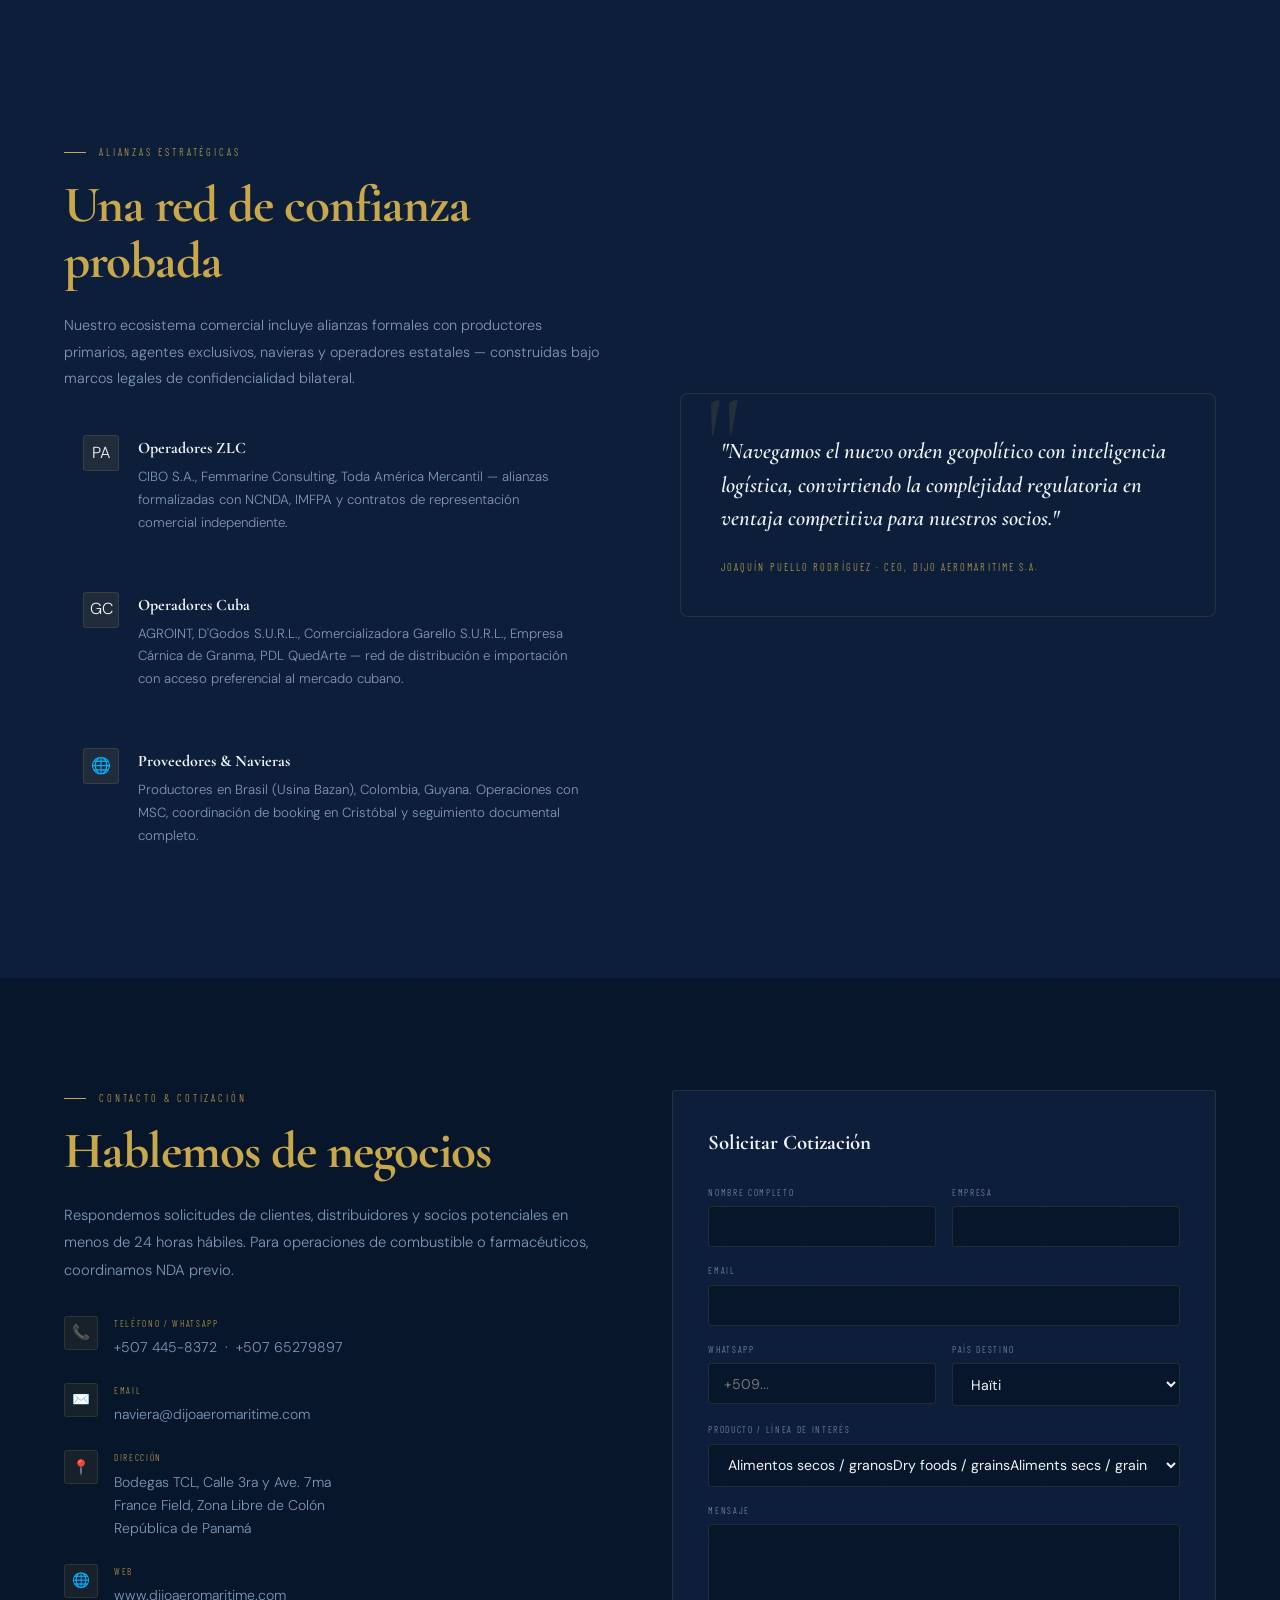
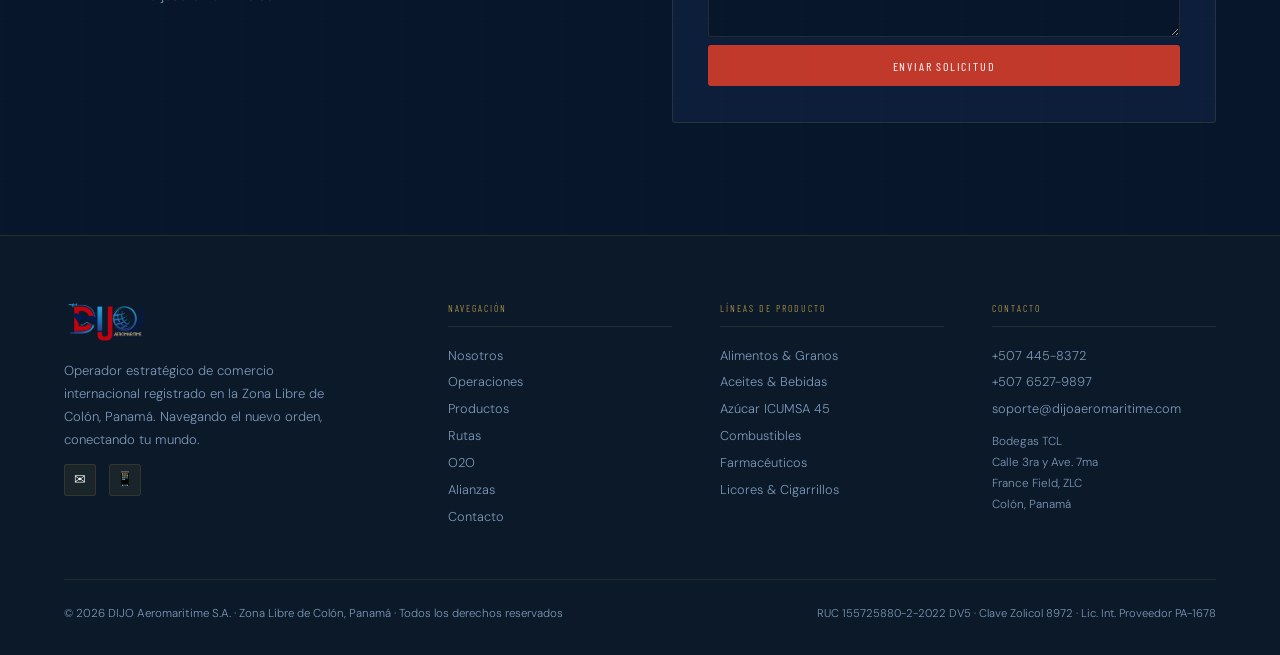
==== commit 09e0c435: "Update contact information in index.html" ====
--- a/index.html
+++ b/index.html
@@ -2492,8 +2492,8 @@
         <span data-fr>Opérateur stratégique de commerce international enregistré dans la Zone Franche de Colón, Panama. Naviguer le nouvel ordre, connecter votre monde.</span>
       </p>
       <div class="foot-social">
-        <a href="mailto:dijoaeromaritime@gmail.com" class="fsoc" title="Email">✉</a>
-        <a href="https://wa.me/50768264309" class="fsoc" target="_blank" rel="noopener" title="WhatsApp">📱</a>
+        <a href="mailto:soporte@dijoaeromaritime.com" class="fsoc" title="Email">✉</a>
+        <a href="https://wa.me/50765279897" class="fsoc" target="_blank" rel="noopener" title="WhatsApp">📱</a>
       </div>
     </div>
     <div class="fcol">
@@ -2518,8 +2518,8 @@
     <div class="fcol">
       <div class="fcol-title"><span data-es>Contacto</span><span data-en>Contact</span><span data-fr>Contact</span></div>
       <p>+507 445-8372</p>
-      <p>+507 6826-4309</p>
-      <p>dijoaeromaritime@gmail.com</p>
+      <p>+507 6527-9897</p>
+      <p>soporte@dijoaeromaritime.com</p>
       <p style="margin-top:.5rem;font-size:.73rem;line-height:1.8">Bodegas TCL<br>Calle 3ra y Ave. 7ma<br>France Field, ZLC<br>Colón, Panamá</p>
     </div>
   </div>
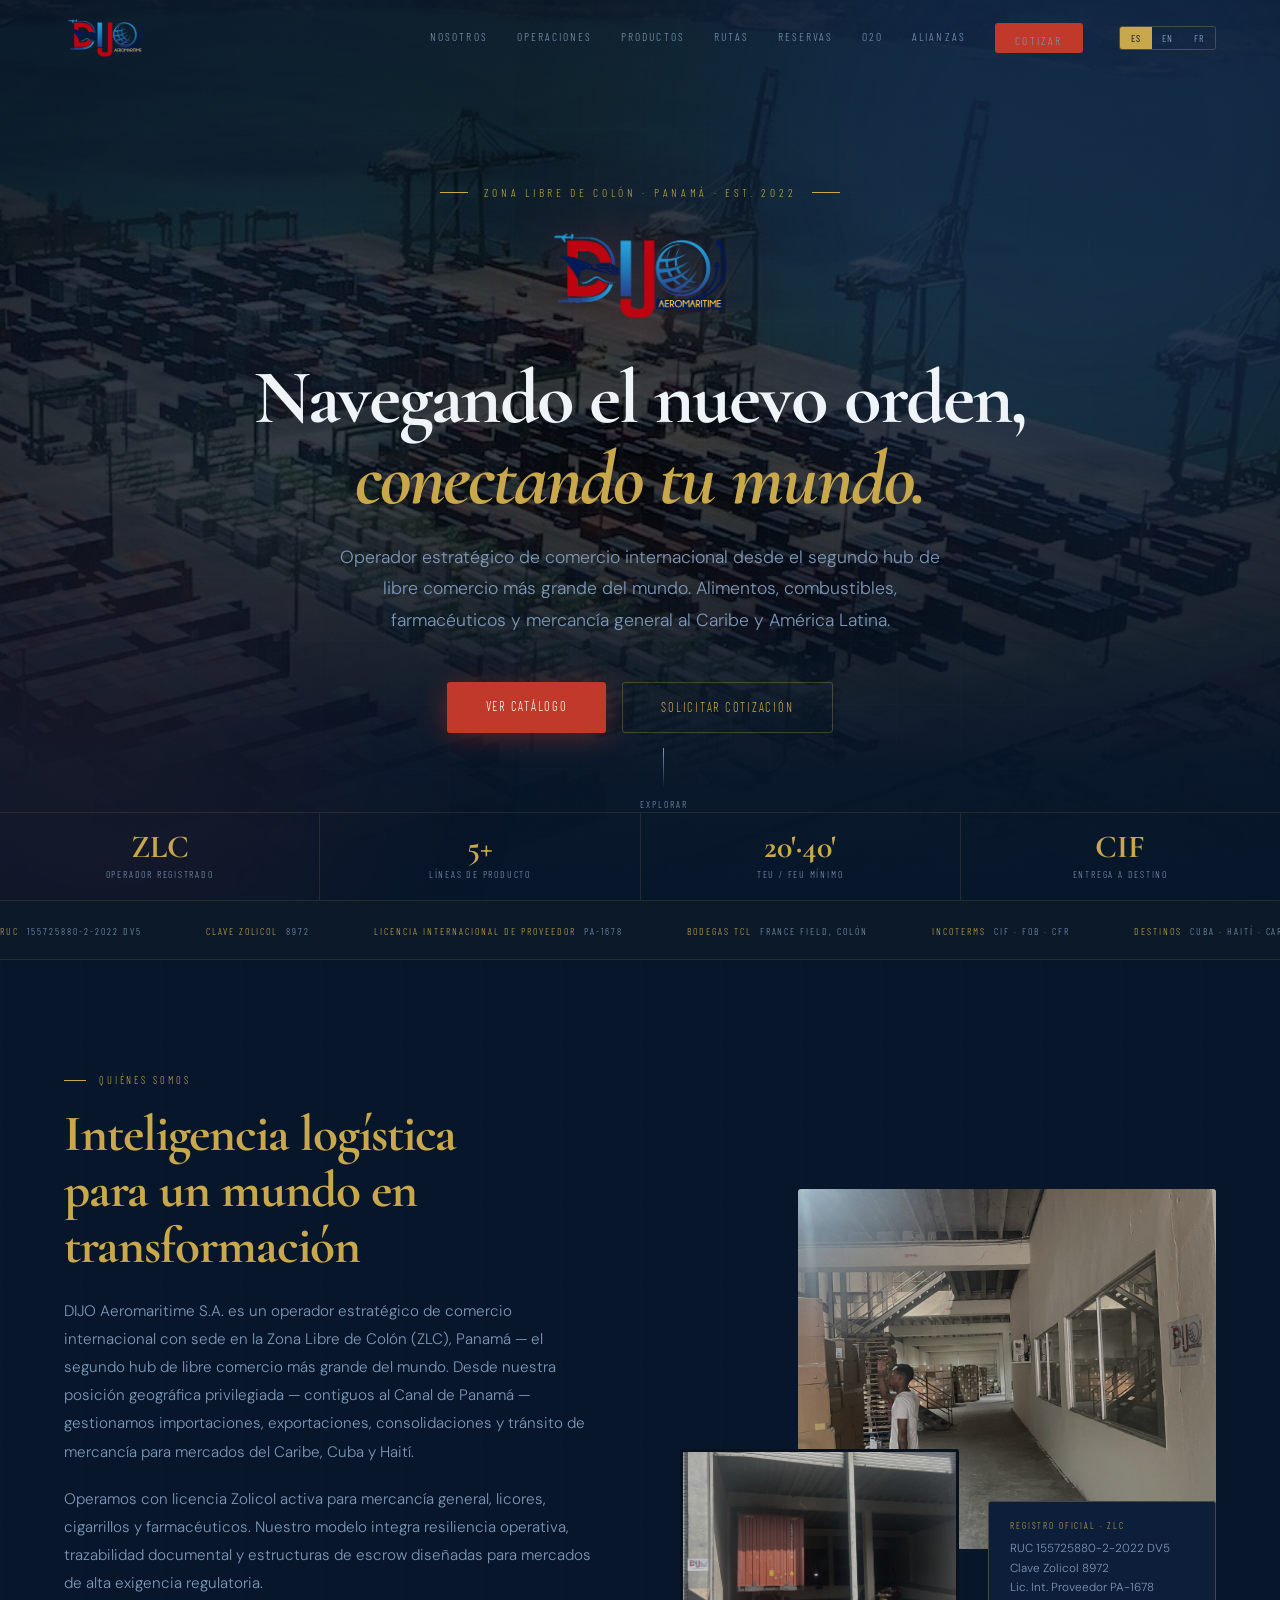
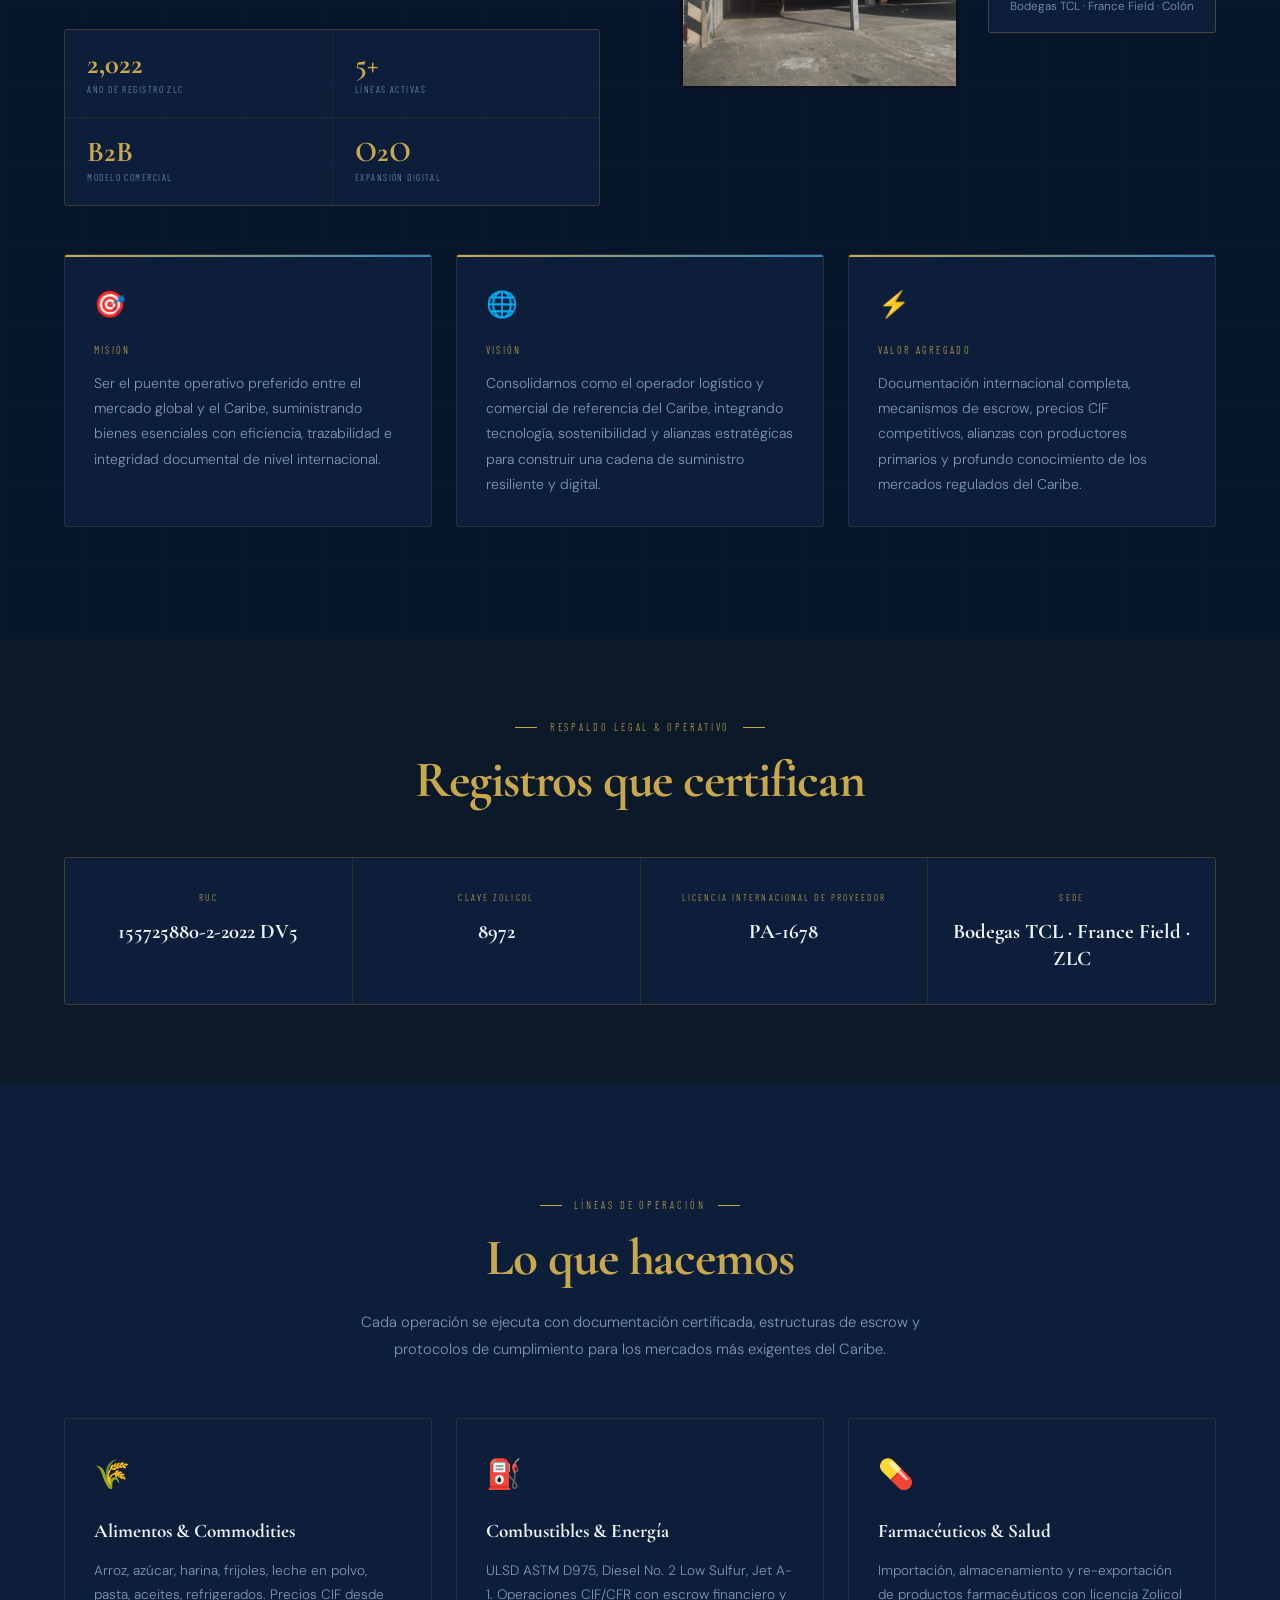
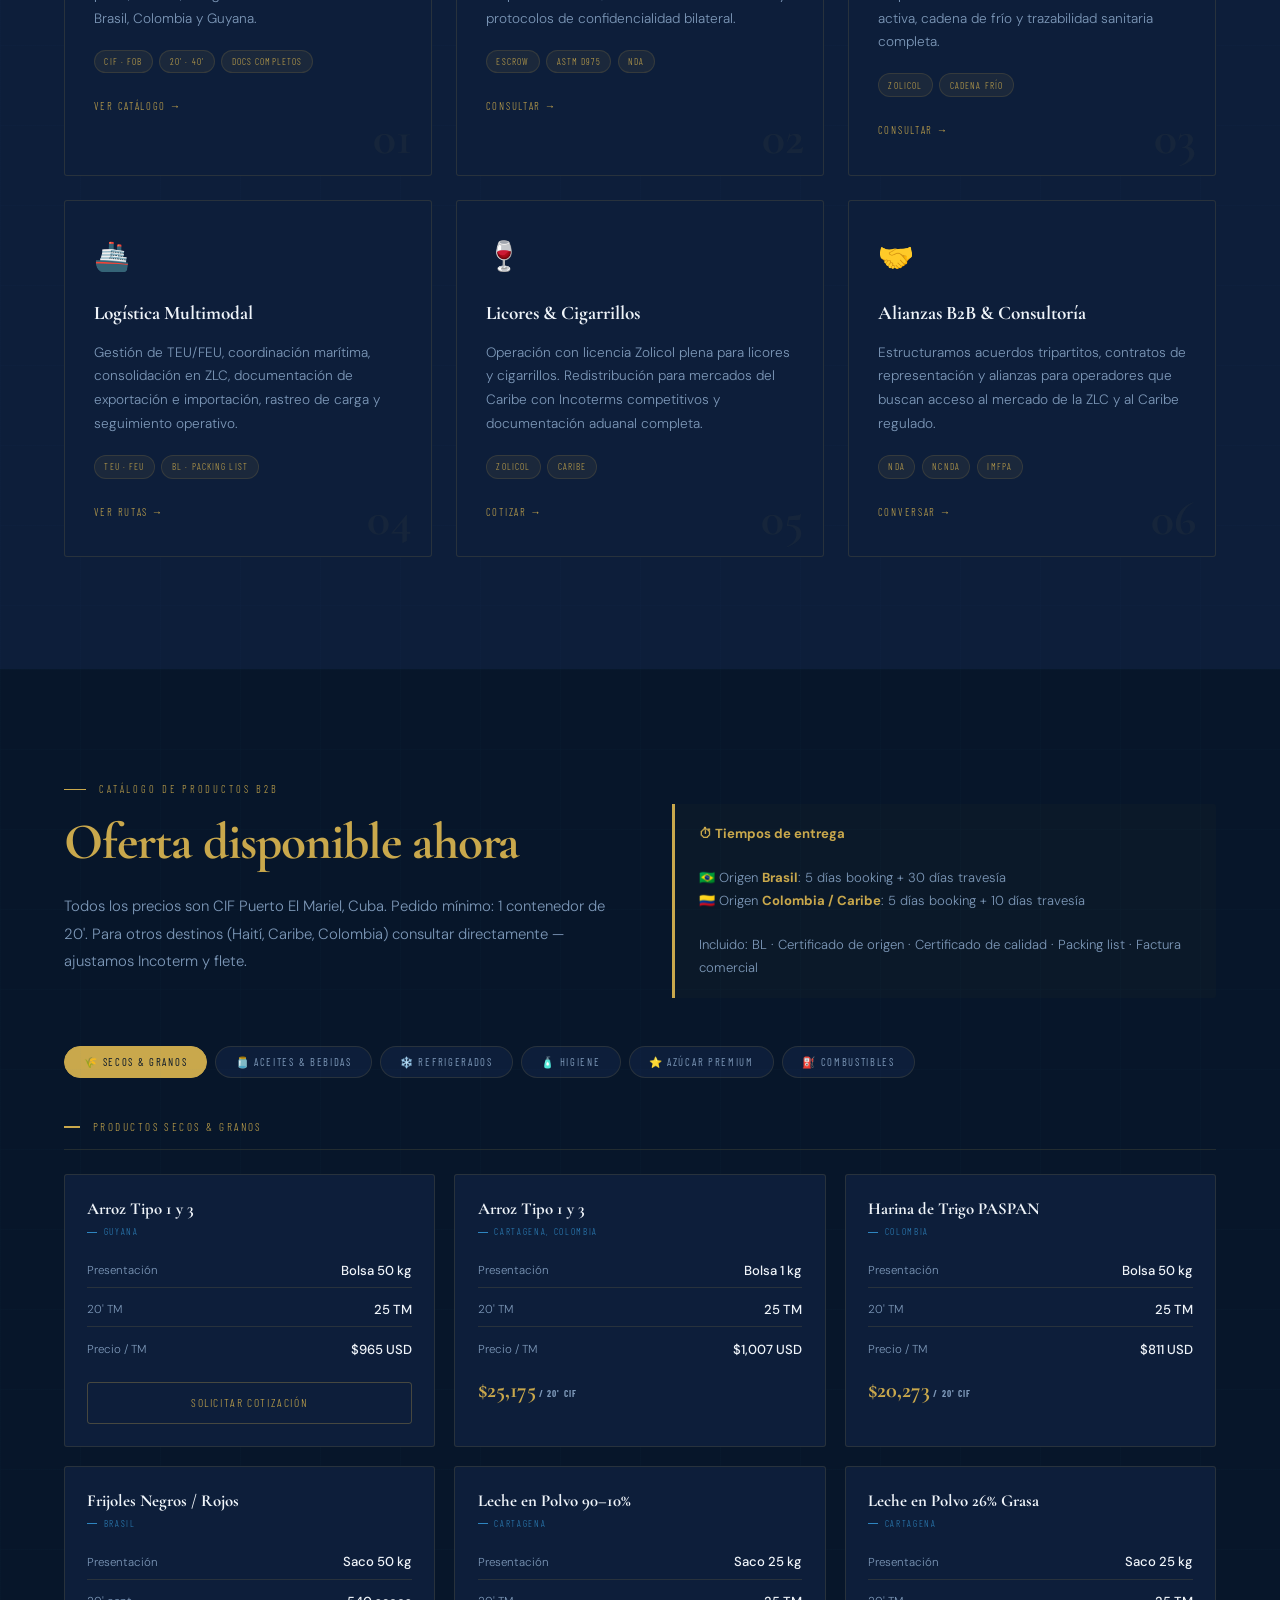
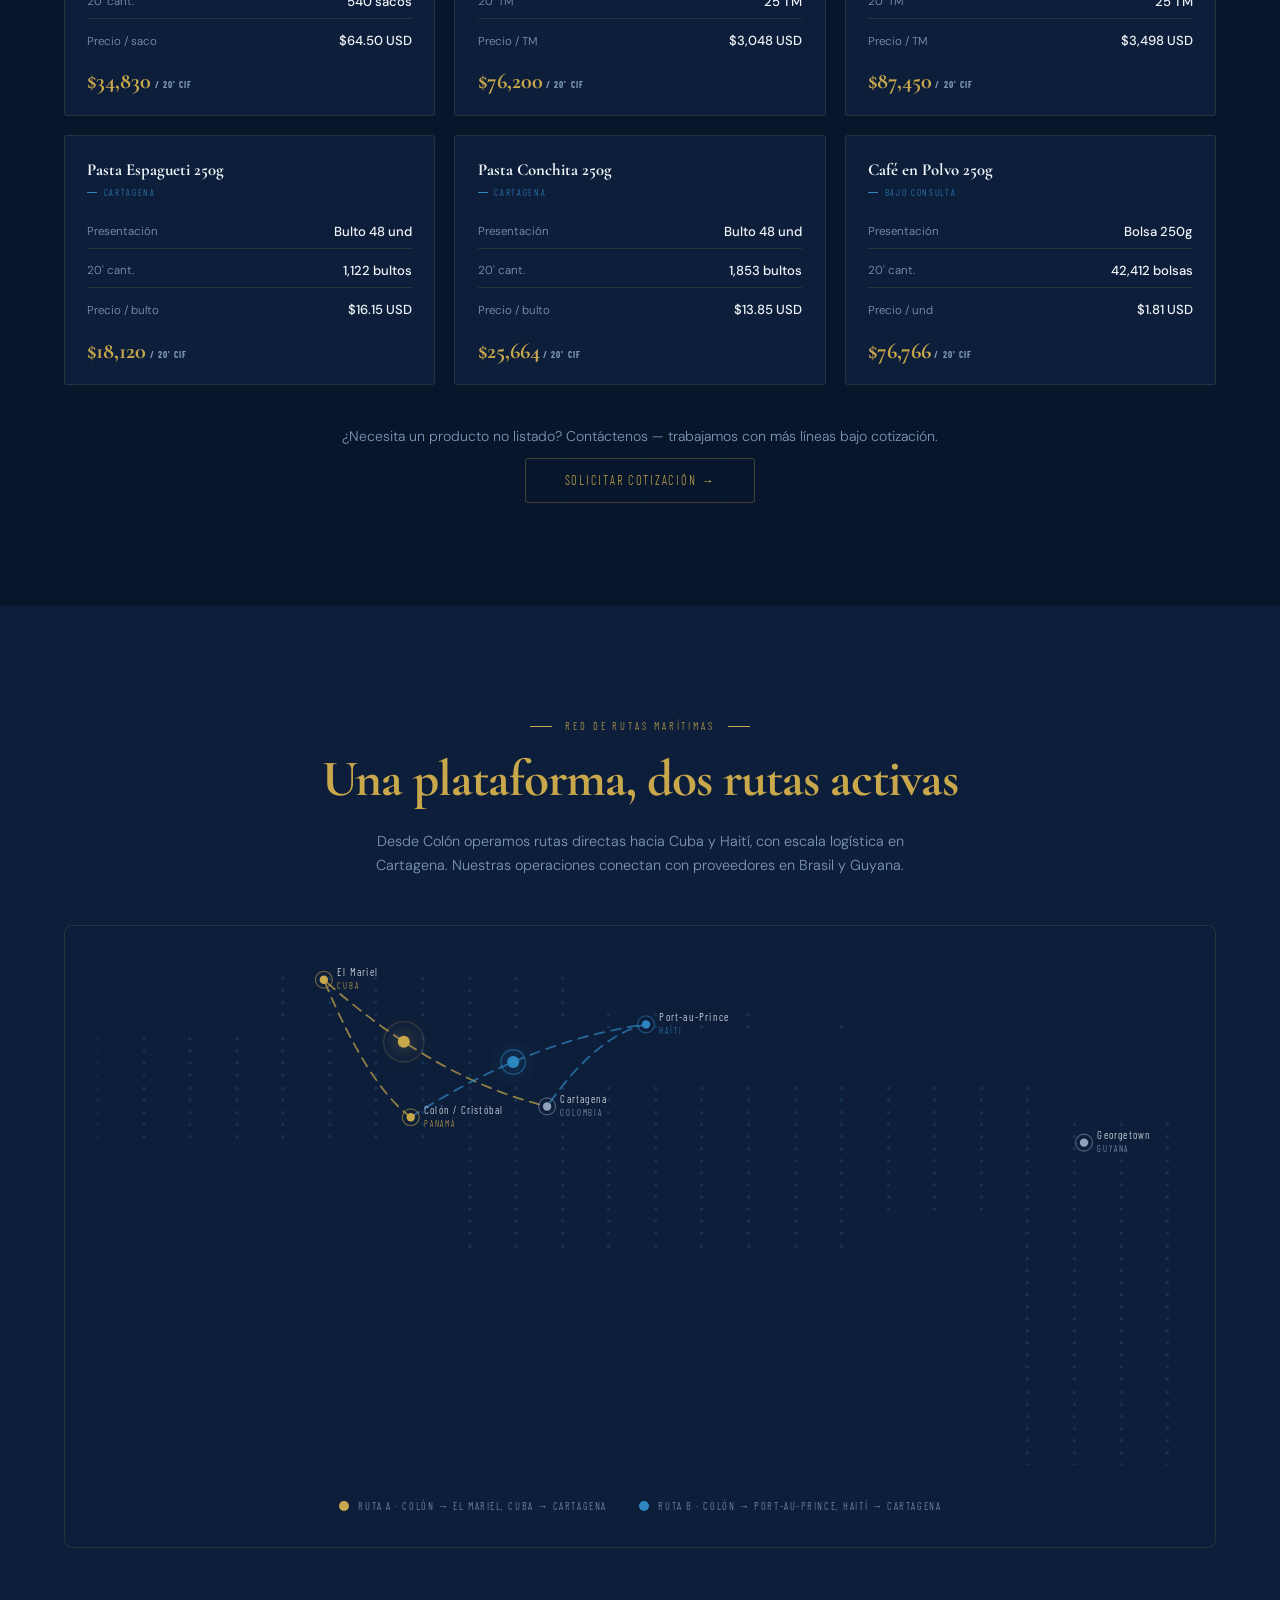
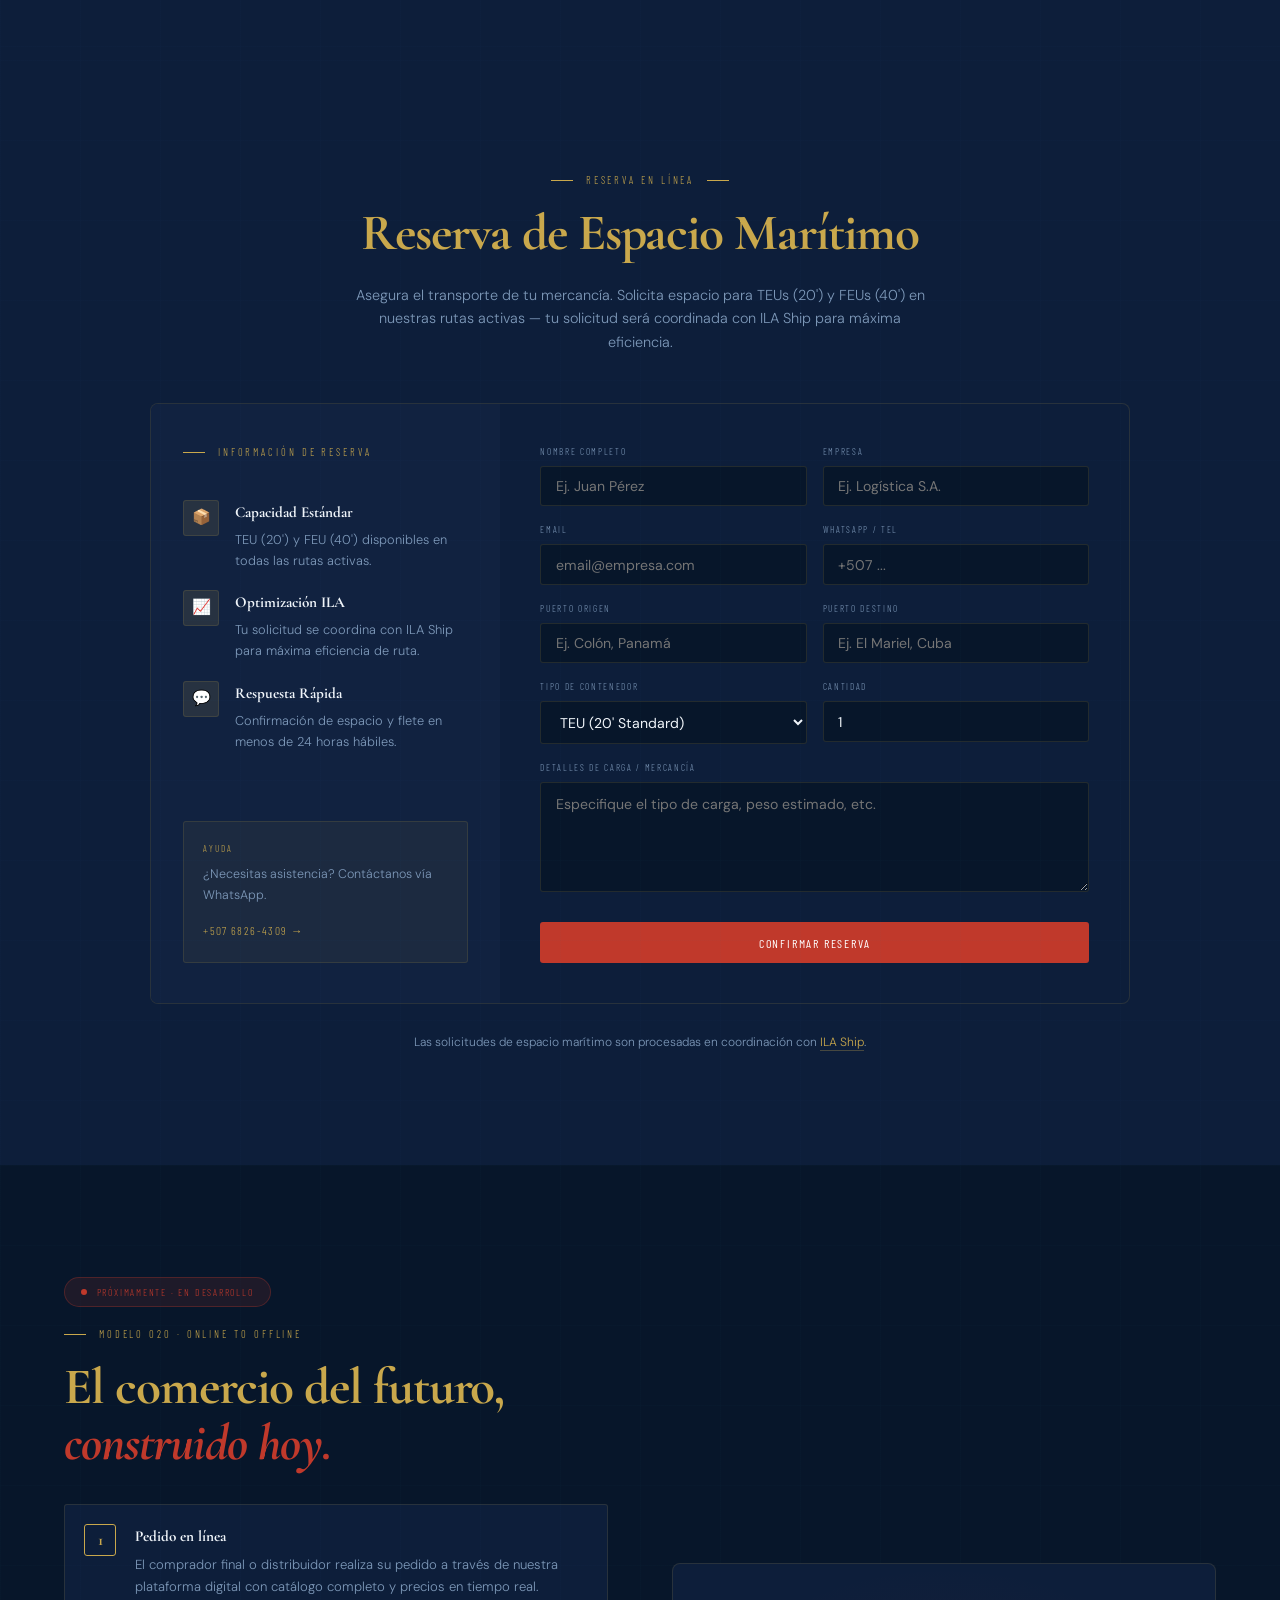
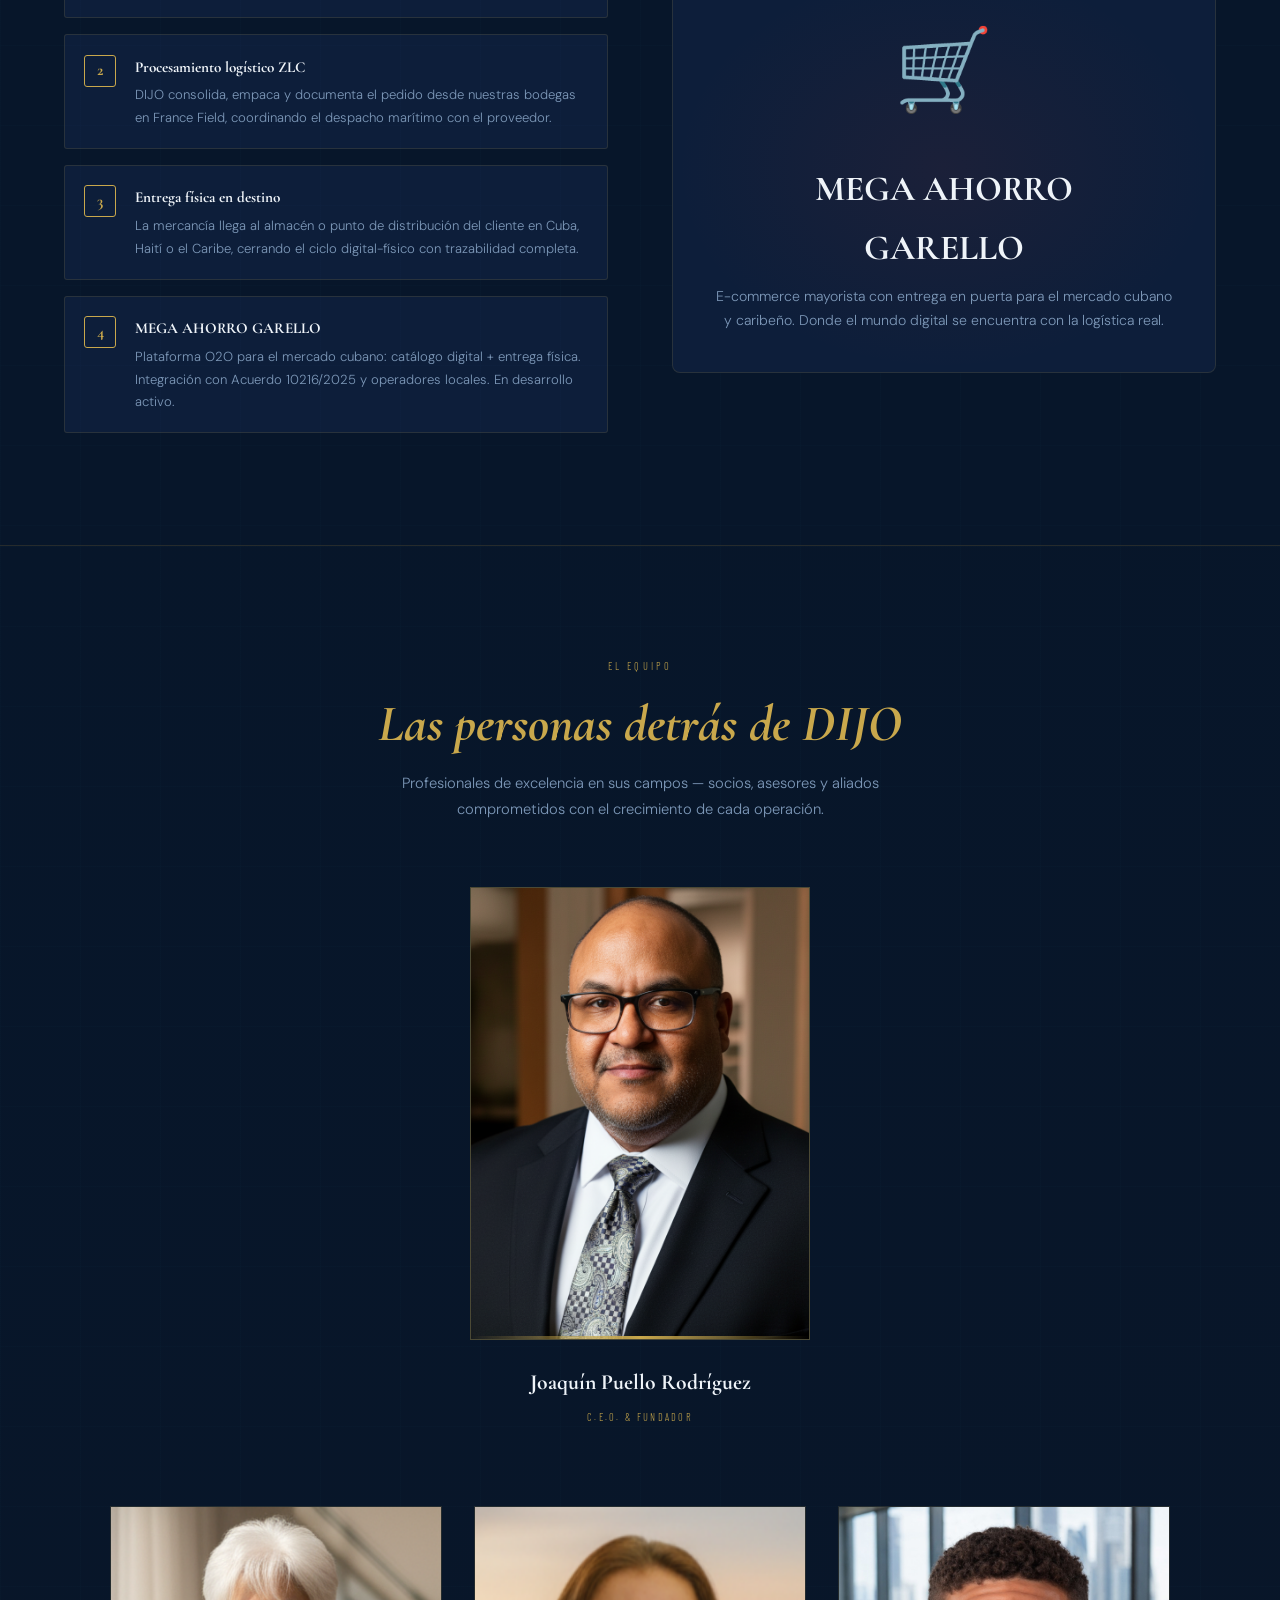
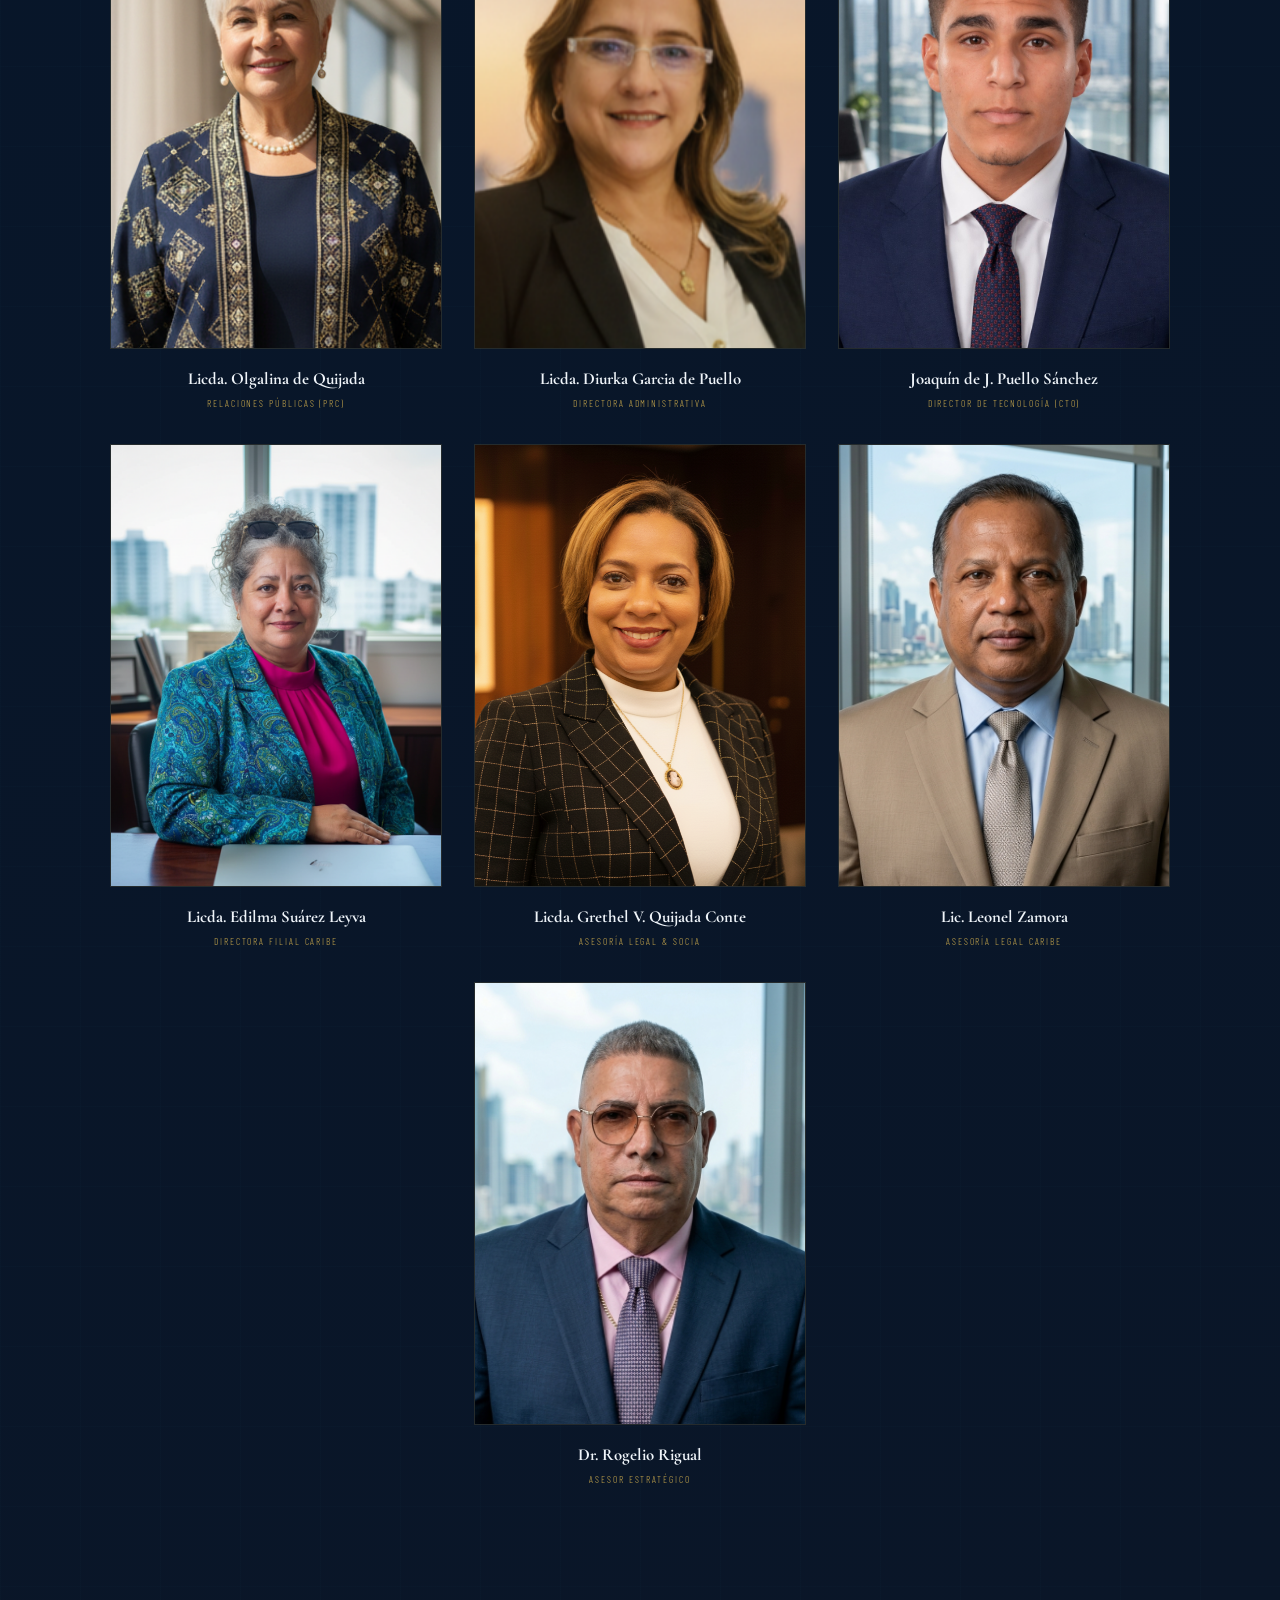
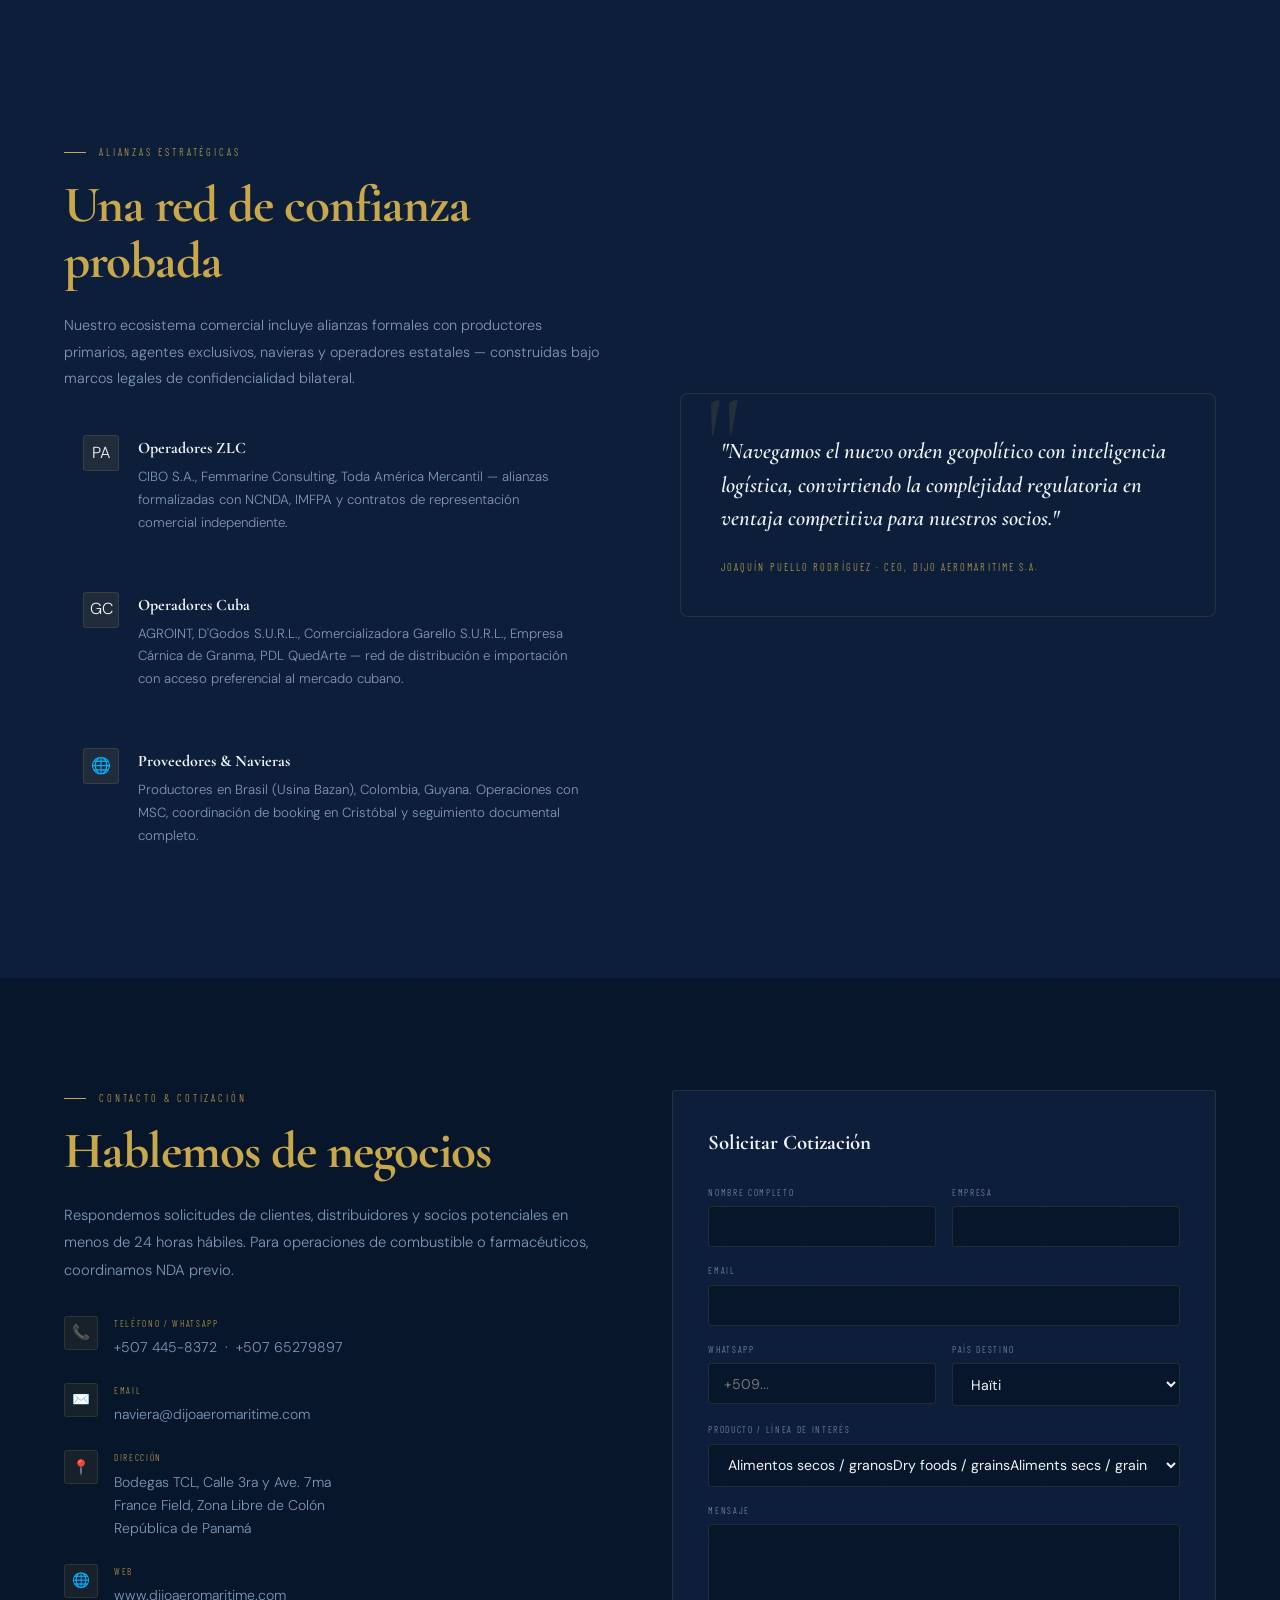
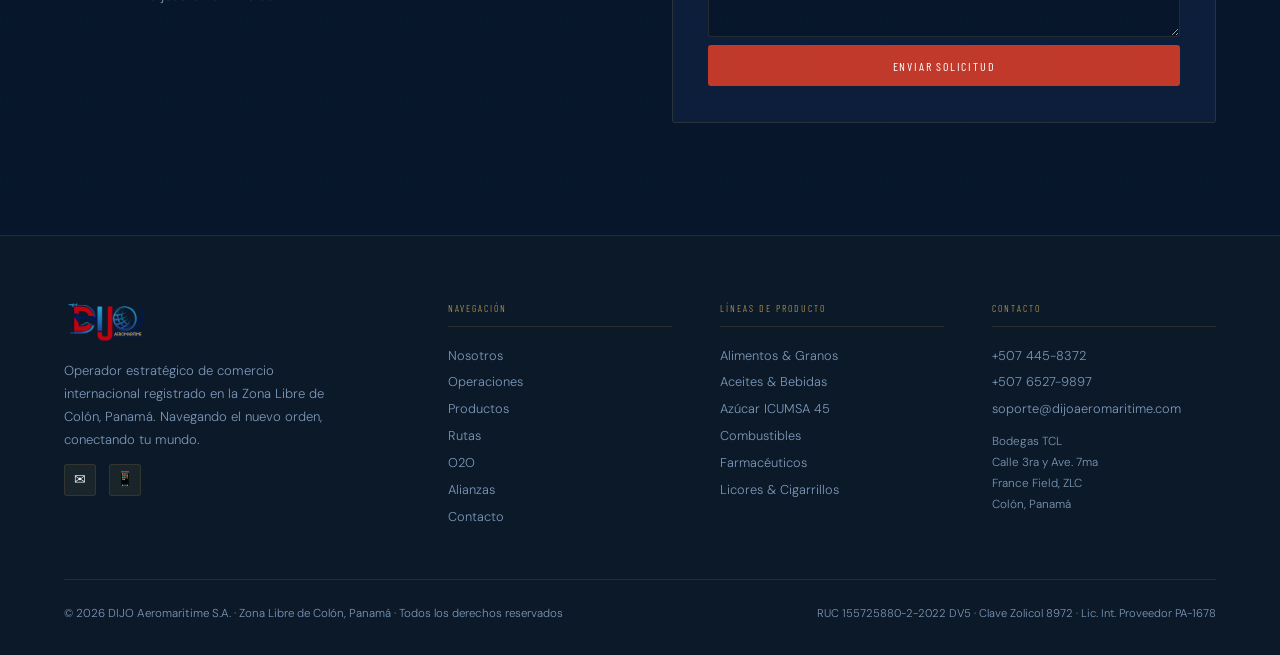
==== commit c6bb5fae: "Remove Elio Edel's team member card from index.html Removed team member card for Mgst. Elio Edel Gib" ====
--- a/index.html
+++ b/index.html
@@ -2277,16 +2277,6 @@
         <p class="team-member-name">Licda. Grethel V. Quijada Conte</p>
         <p class="team-member-role">
           <span data-es="Asesoría Legal &amp; Socia">Asesoría Legal &amp; Socia</span><span data-en="Legal Advisory &amp; Partner">Legal Advisory &amp; Partner</span><span data-fr="Conseil Juridique &amp; Associée">Conseil Juridique &amp; Associée</span>
-        </p>
-      </div>
-
-      <div class="team-member-card">
-        <div class="team-member-photo">
-          <img src="img/team/ElioEdel_Oficina_DIJO.png" alt="Mgst. Elio Edel Gibert Quintana">
-        </div>
-        <p class="team-member-name">Mgst. Elio Edel Gibert Quintana</p>
-        <p class="team-member-role">
-          <span data-es="Asesoría Comercial &amp; Logística">Asesoría Comercial &amp; Logística</span><span data-en="Commercial &amp; Logistics Advisory">Commercial &amp; Logistics Advisory</span><span data-fr="Conseil Commercial &amp; Logistique">Conseil Commercial &amp; Logistique</span>
         </p>
       </div>
 
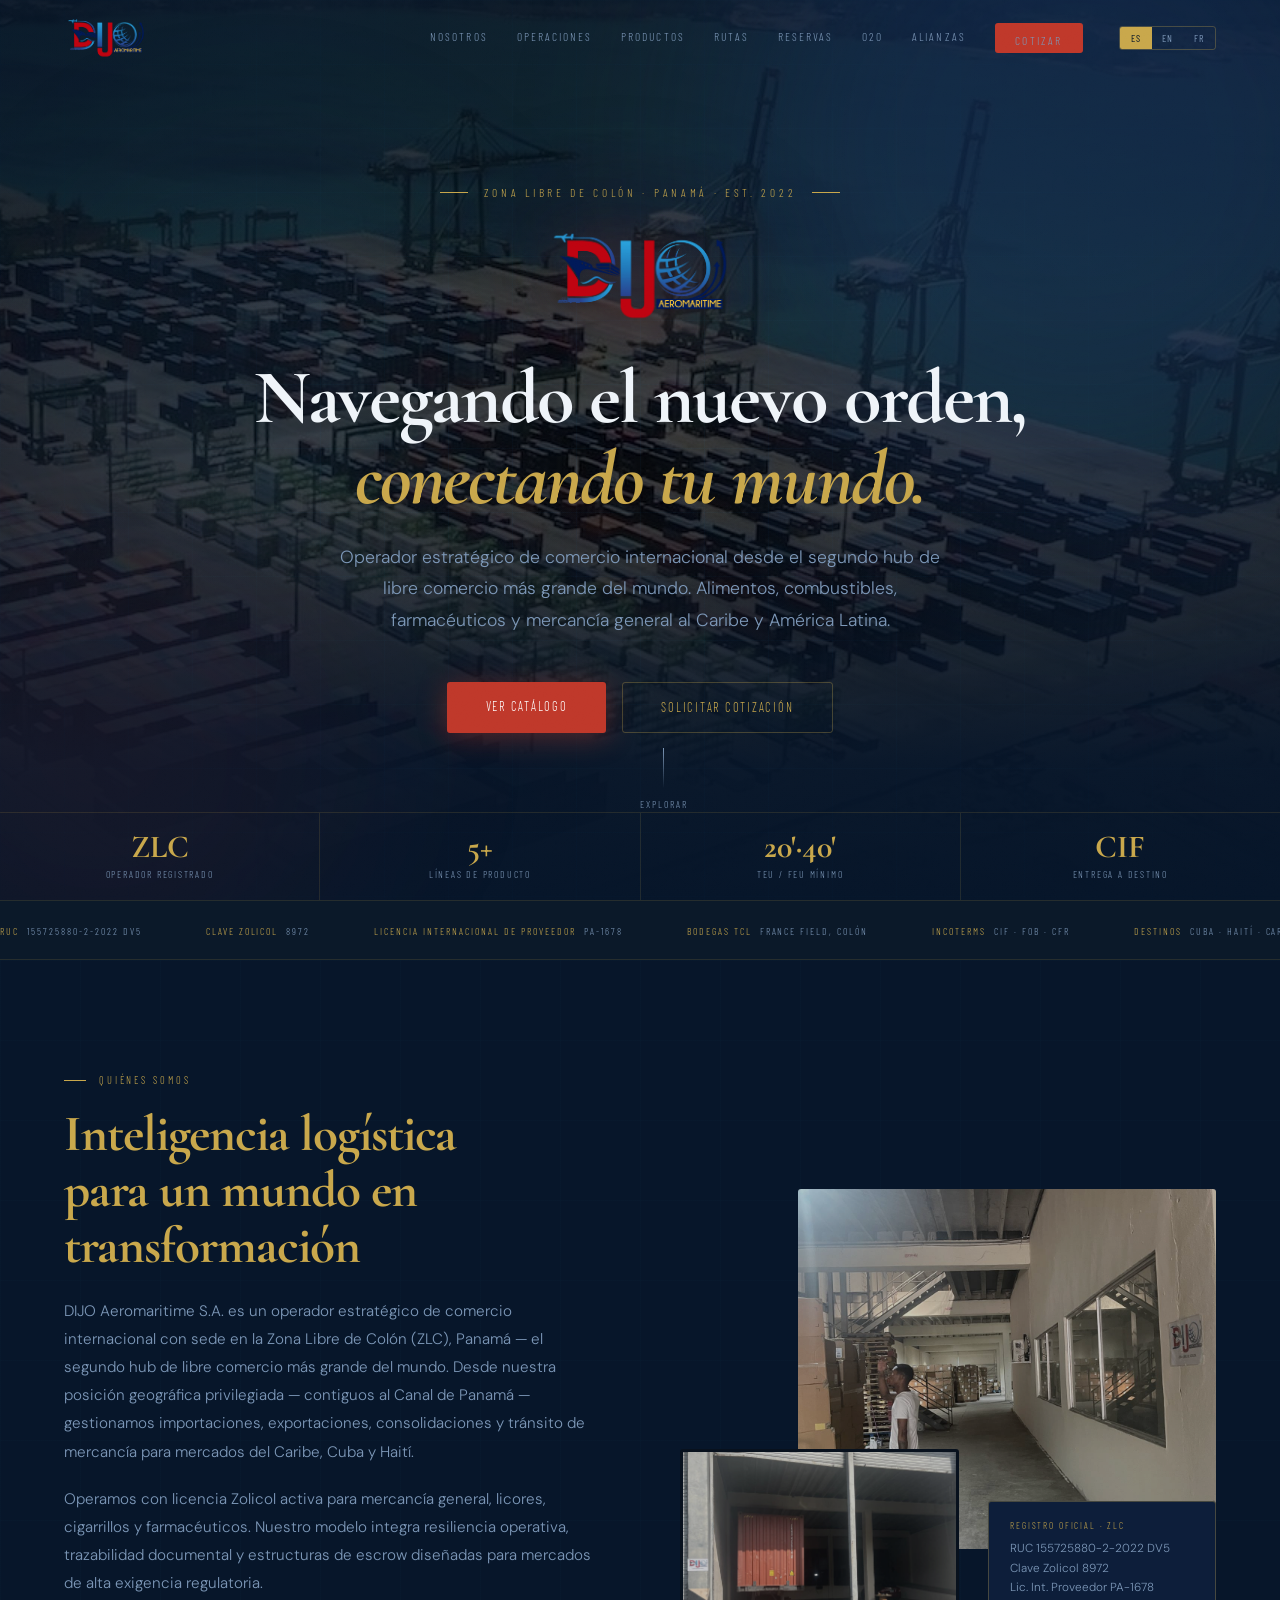
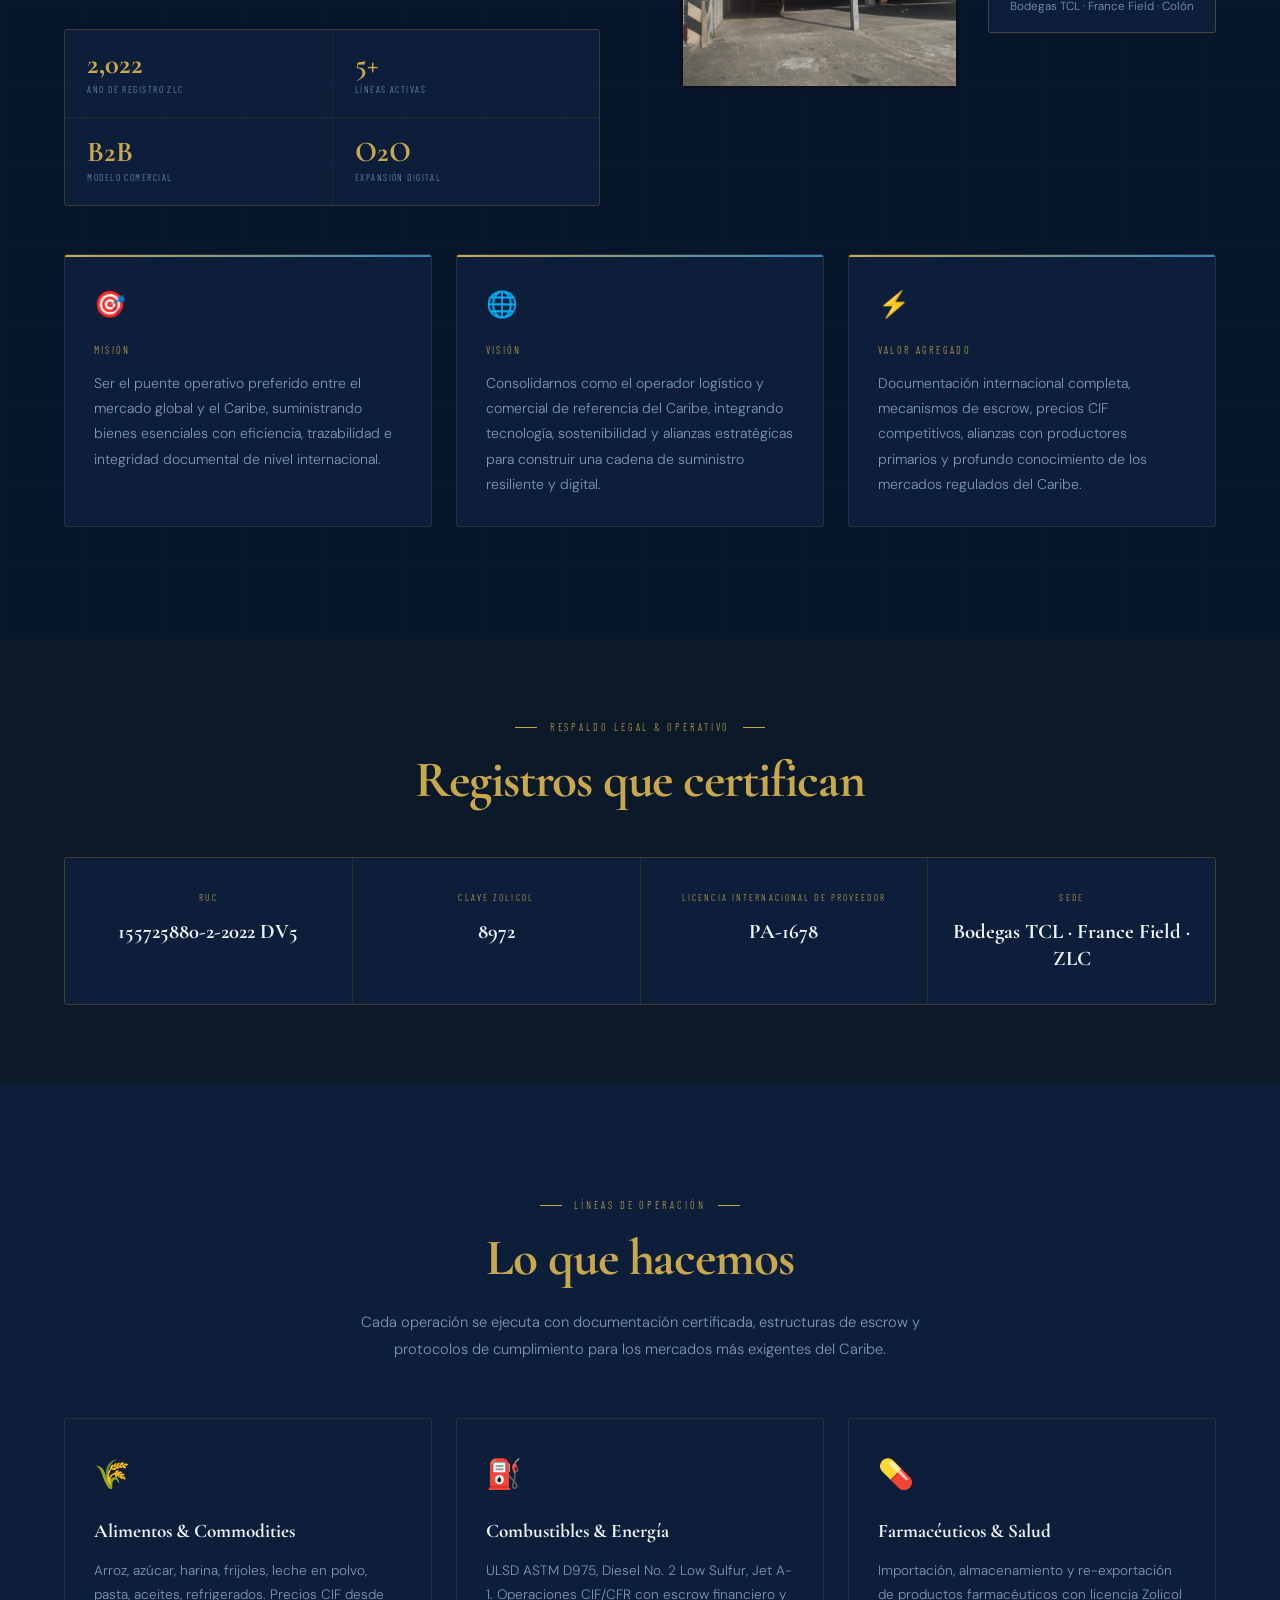
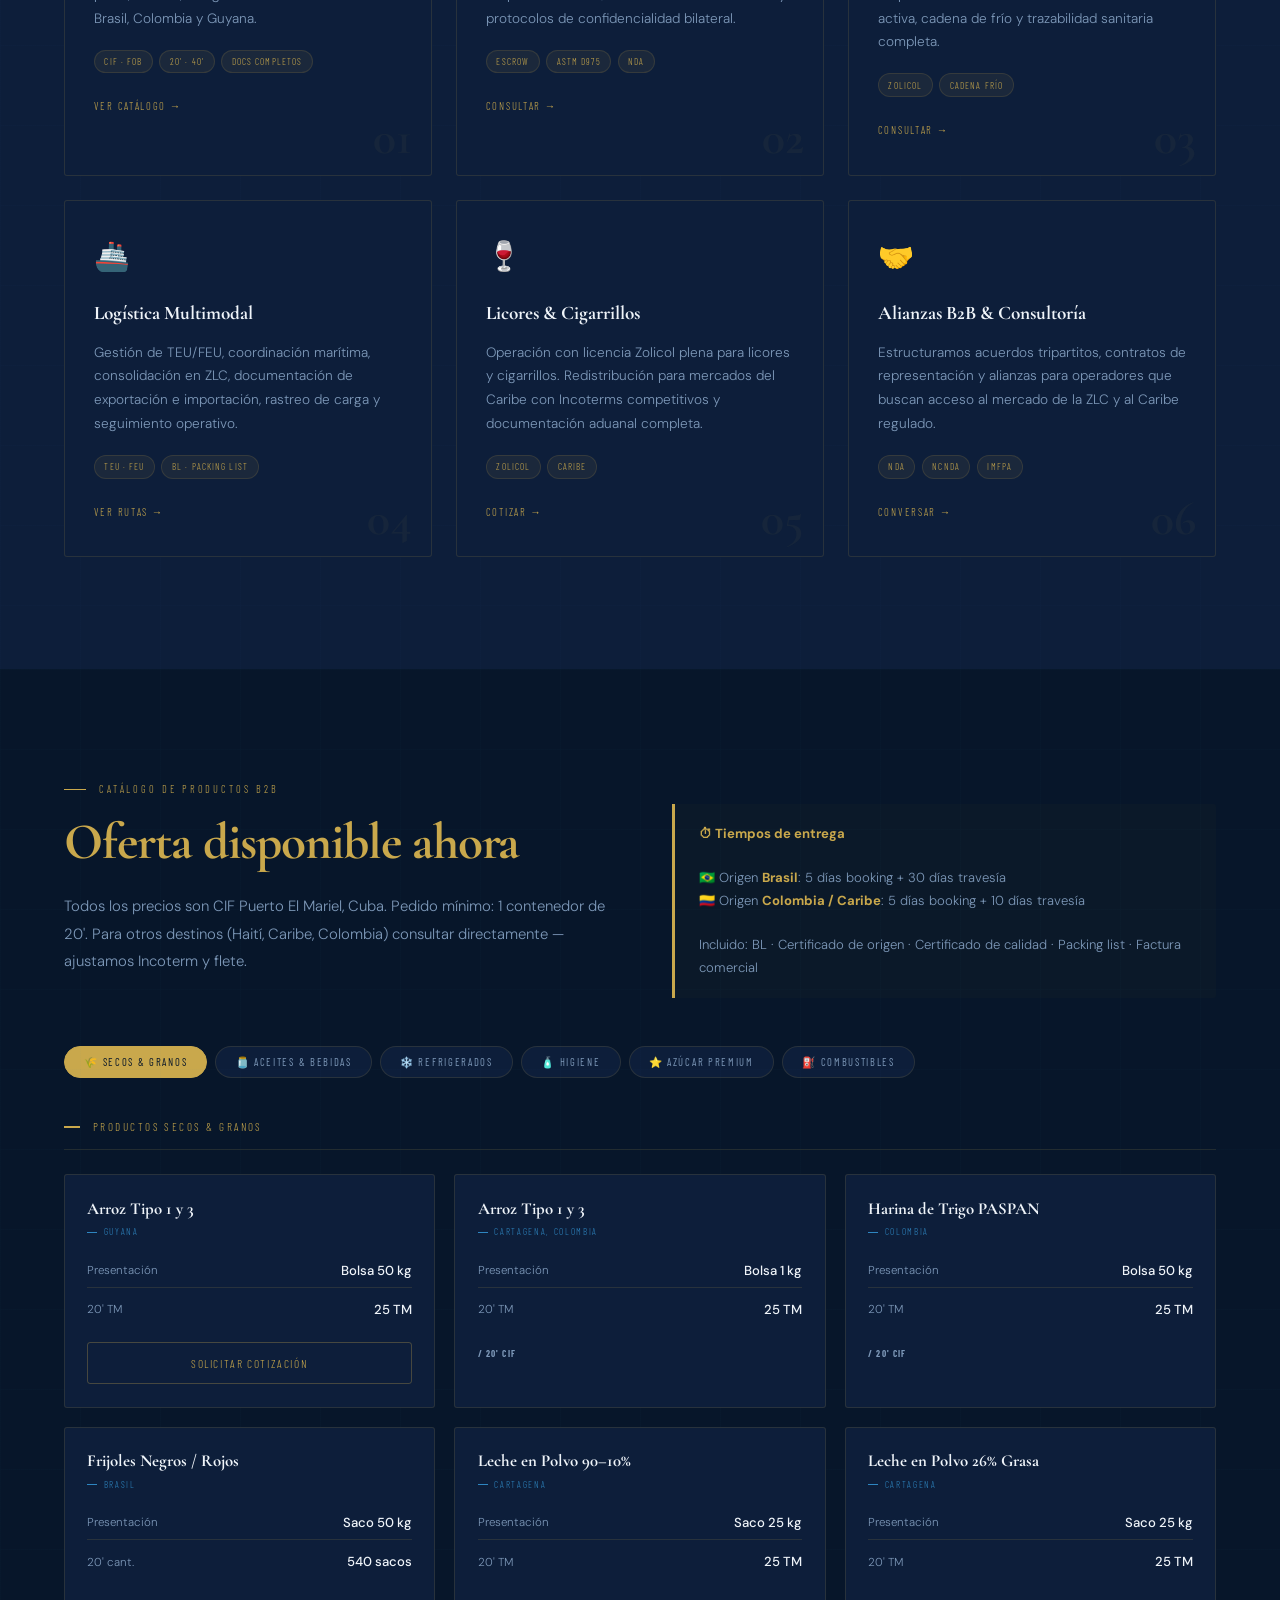
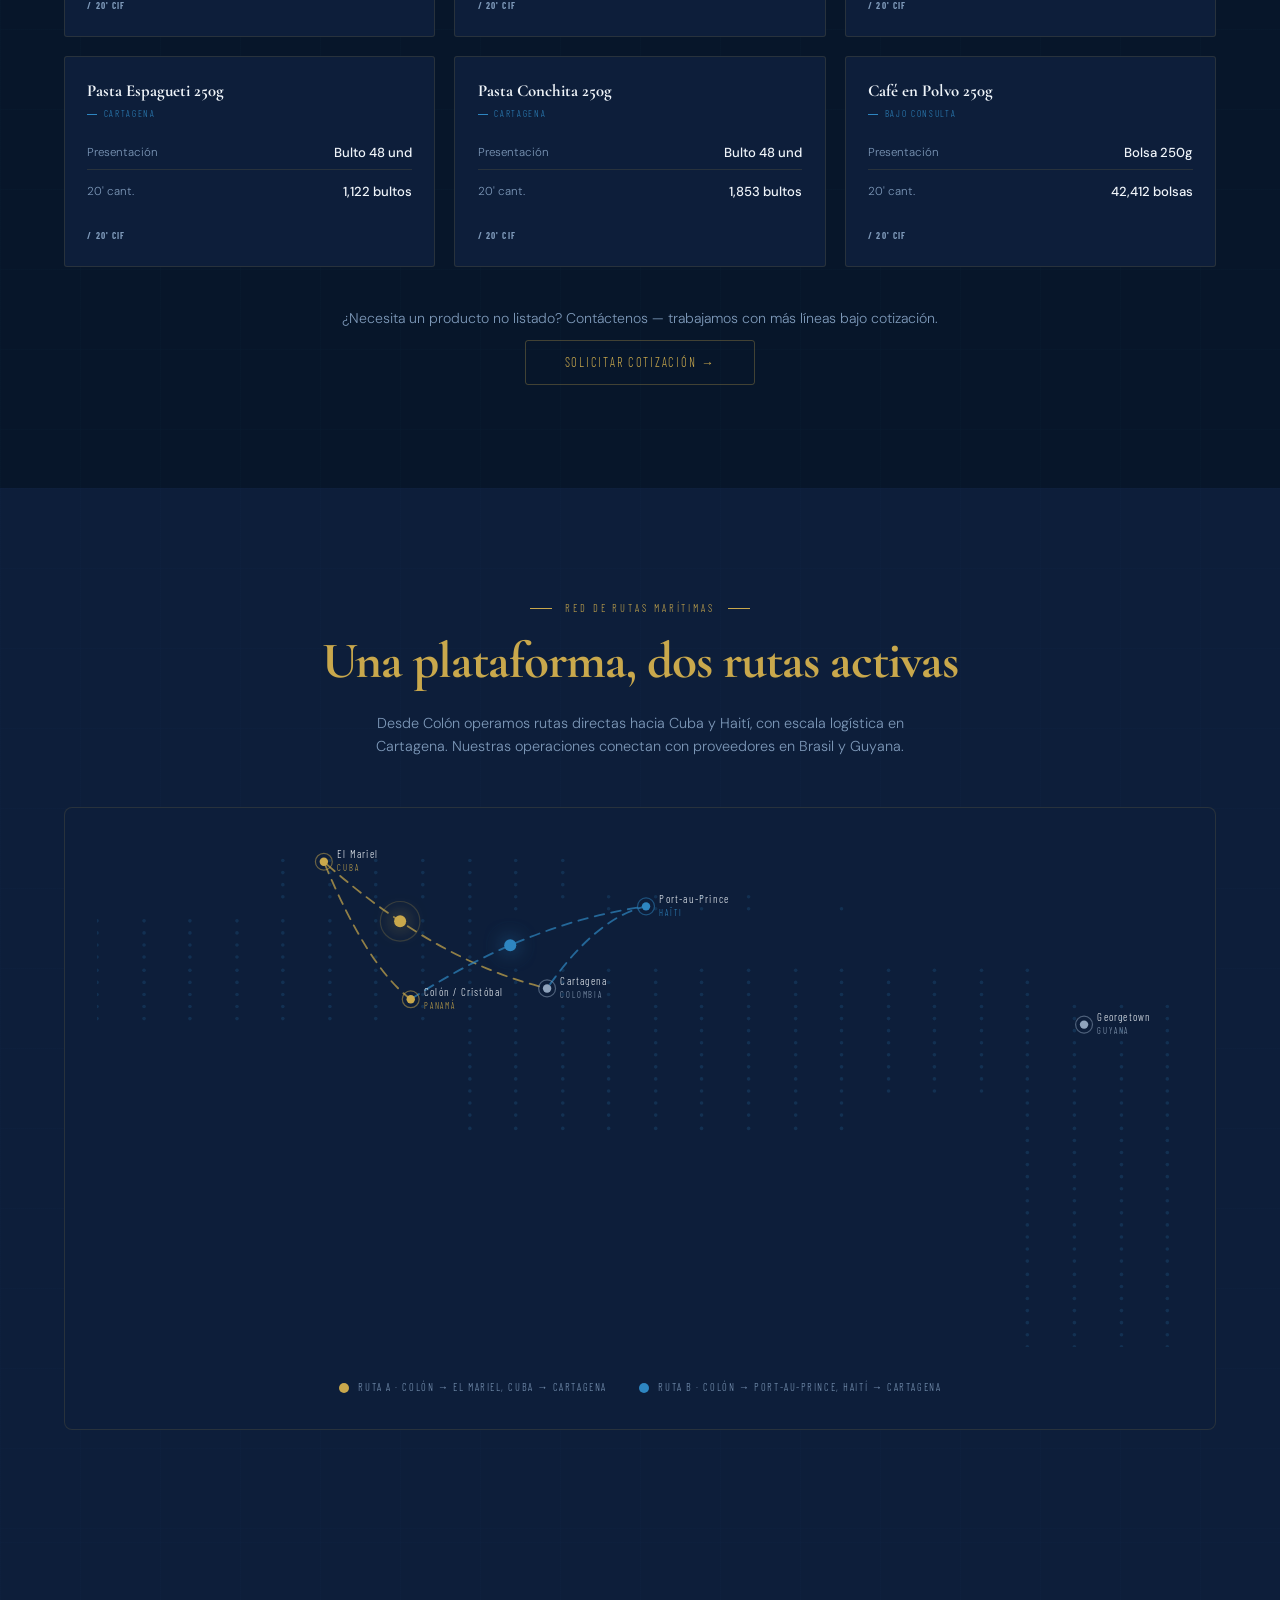
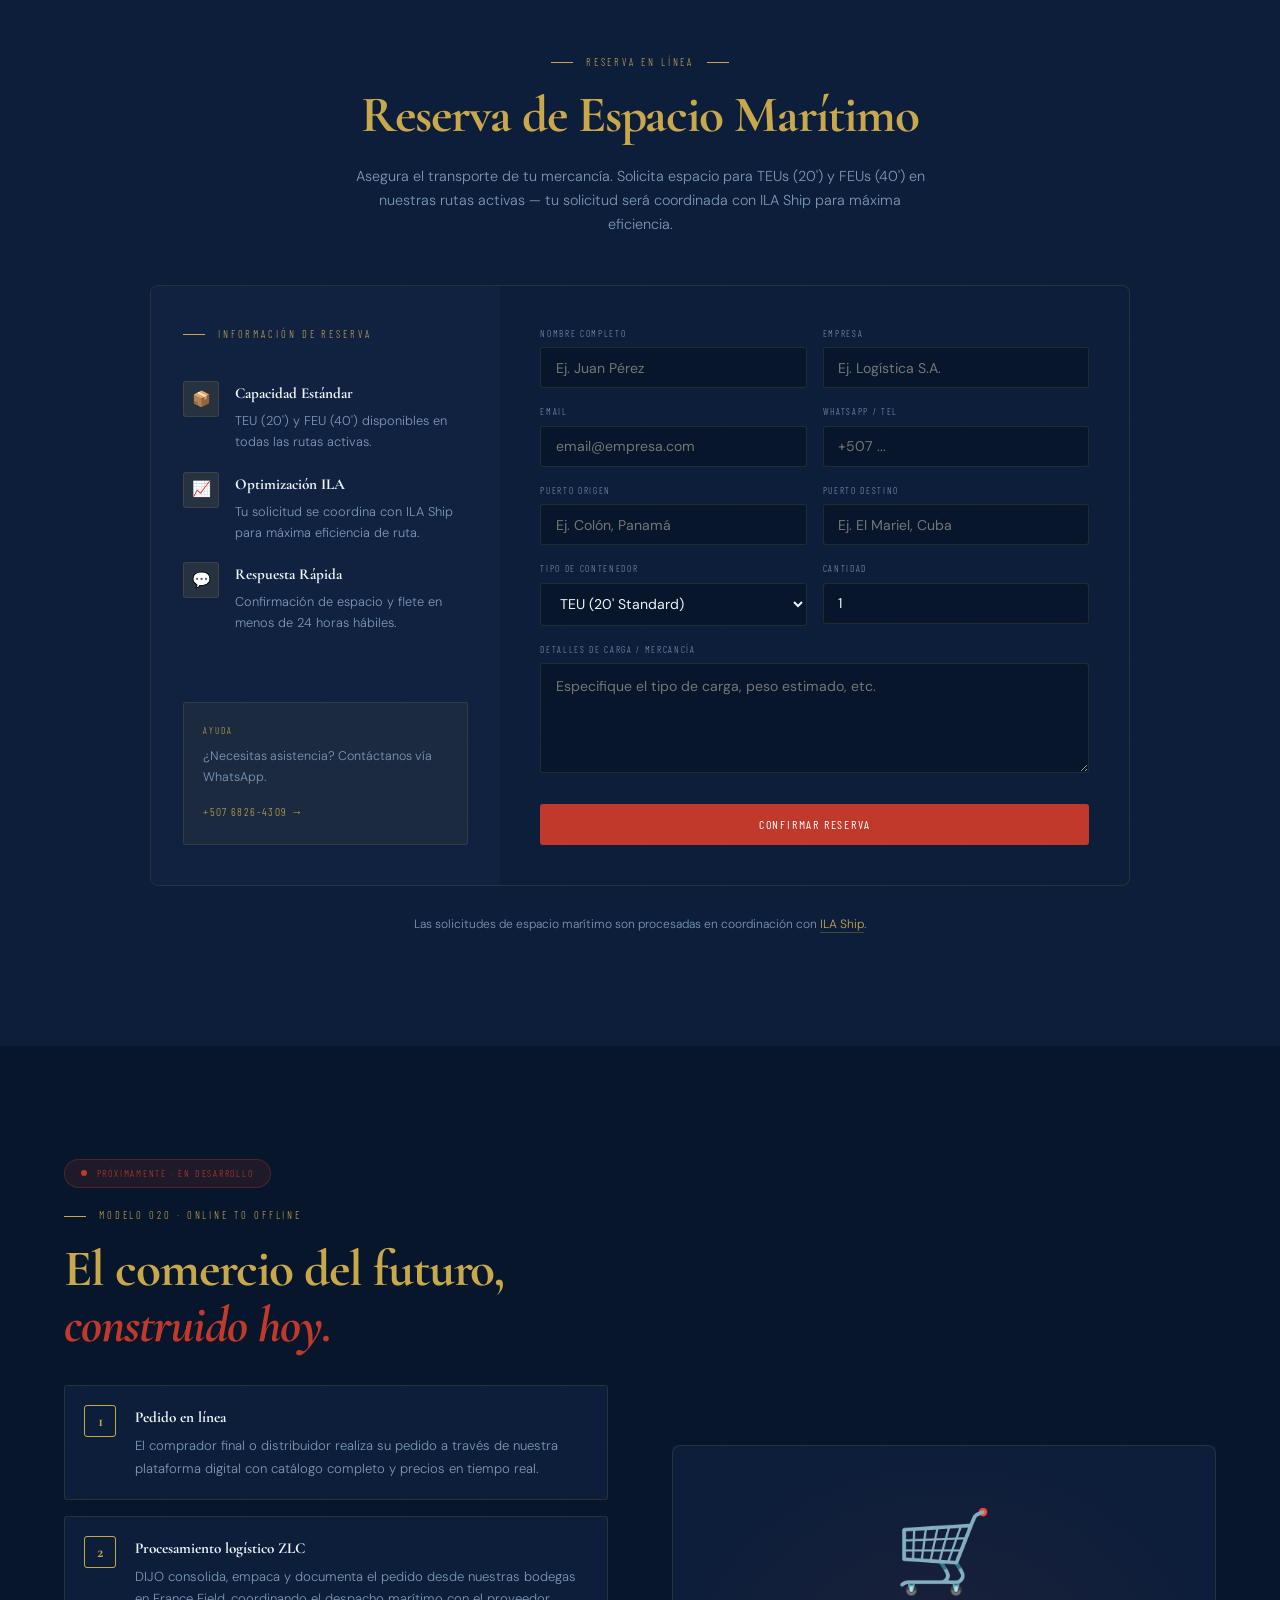
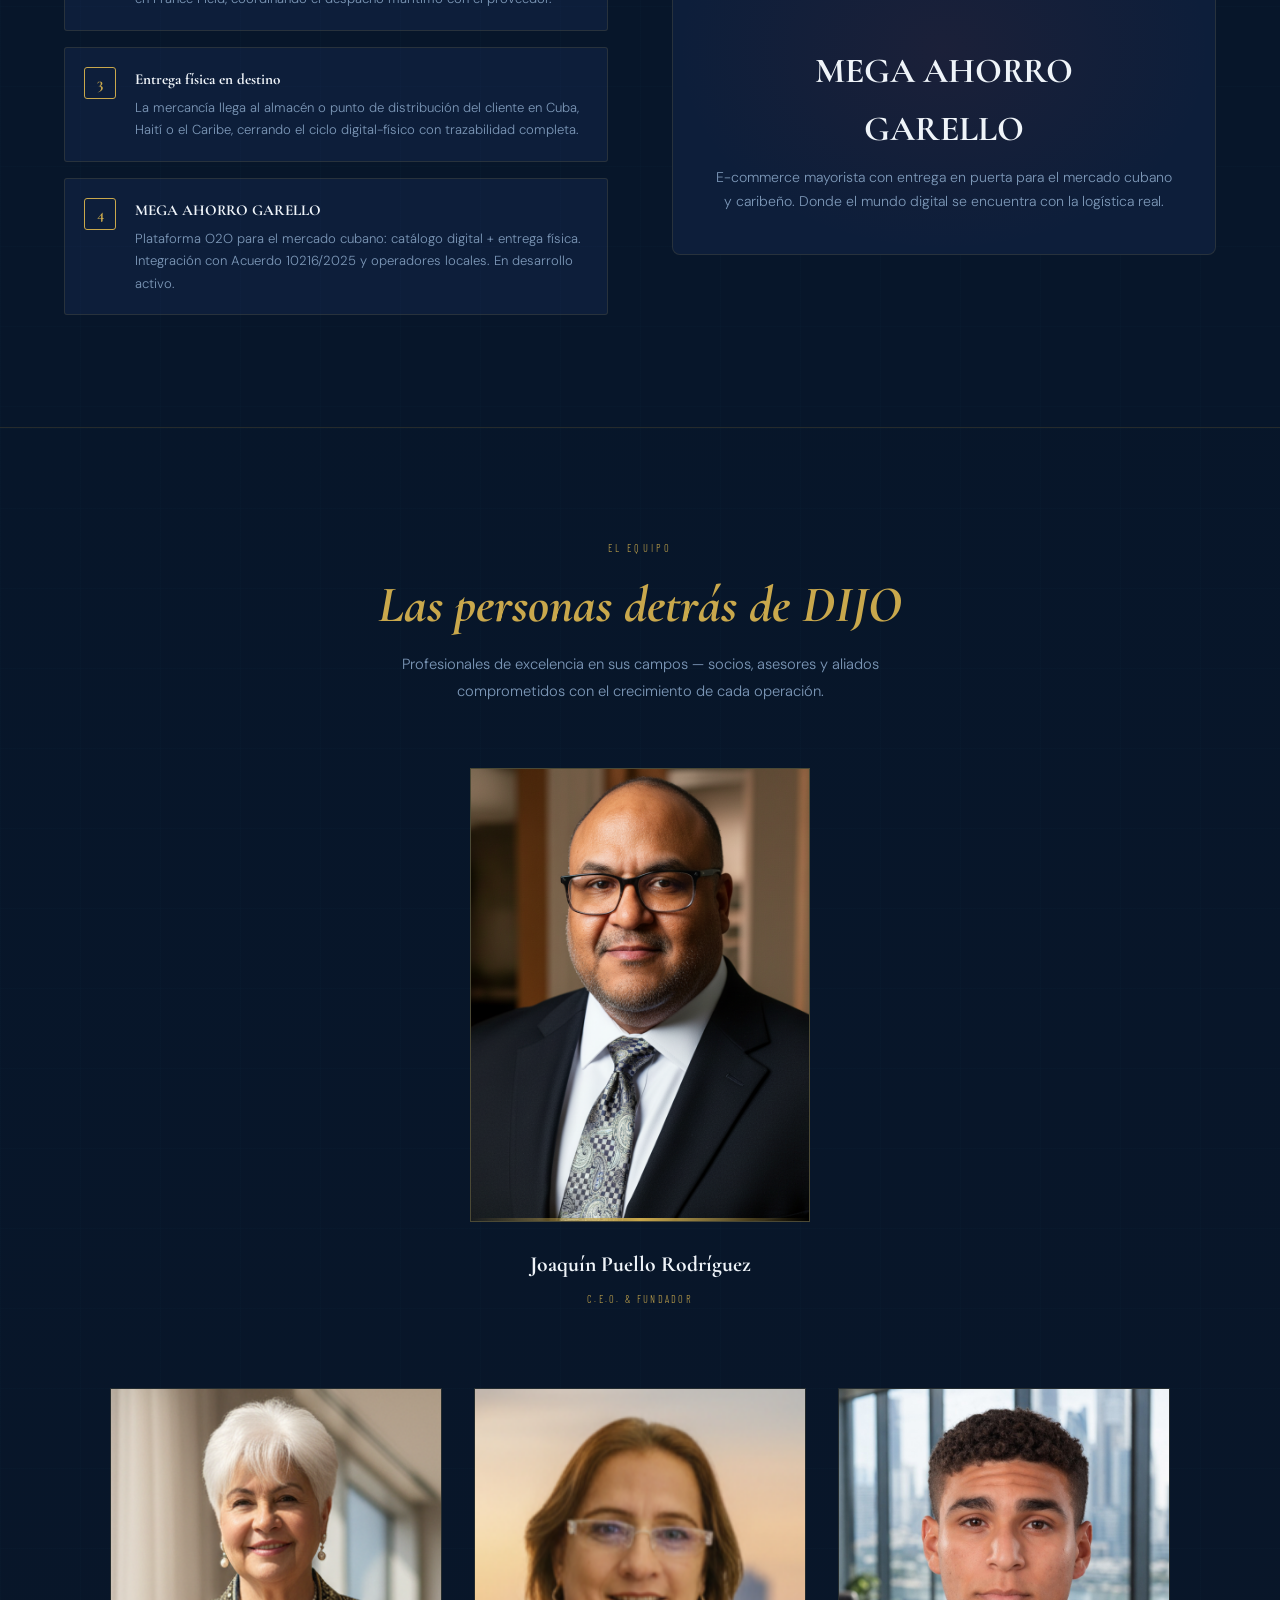
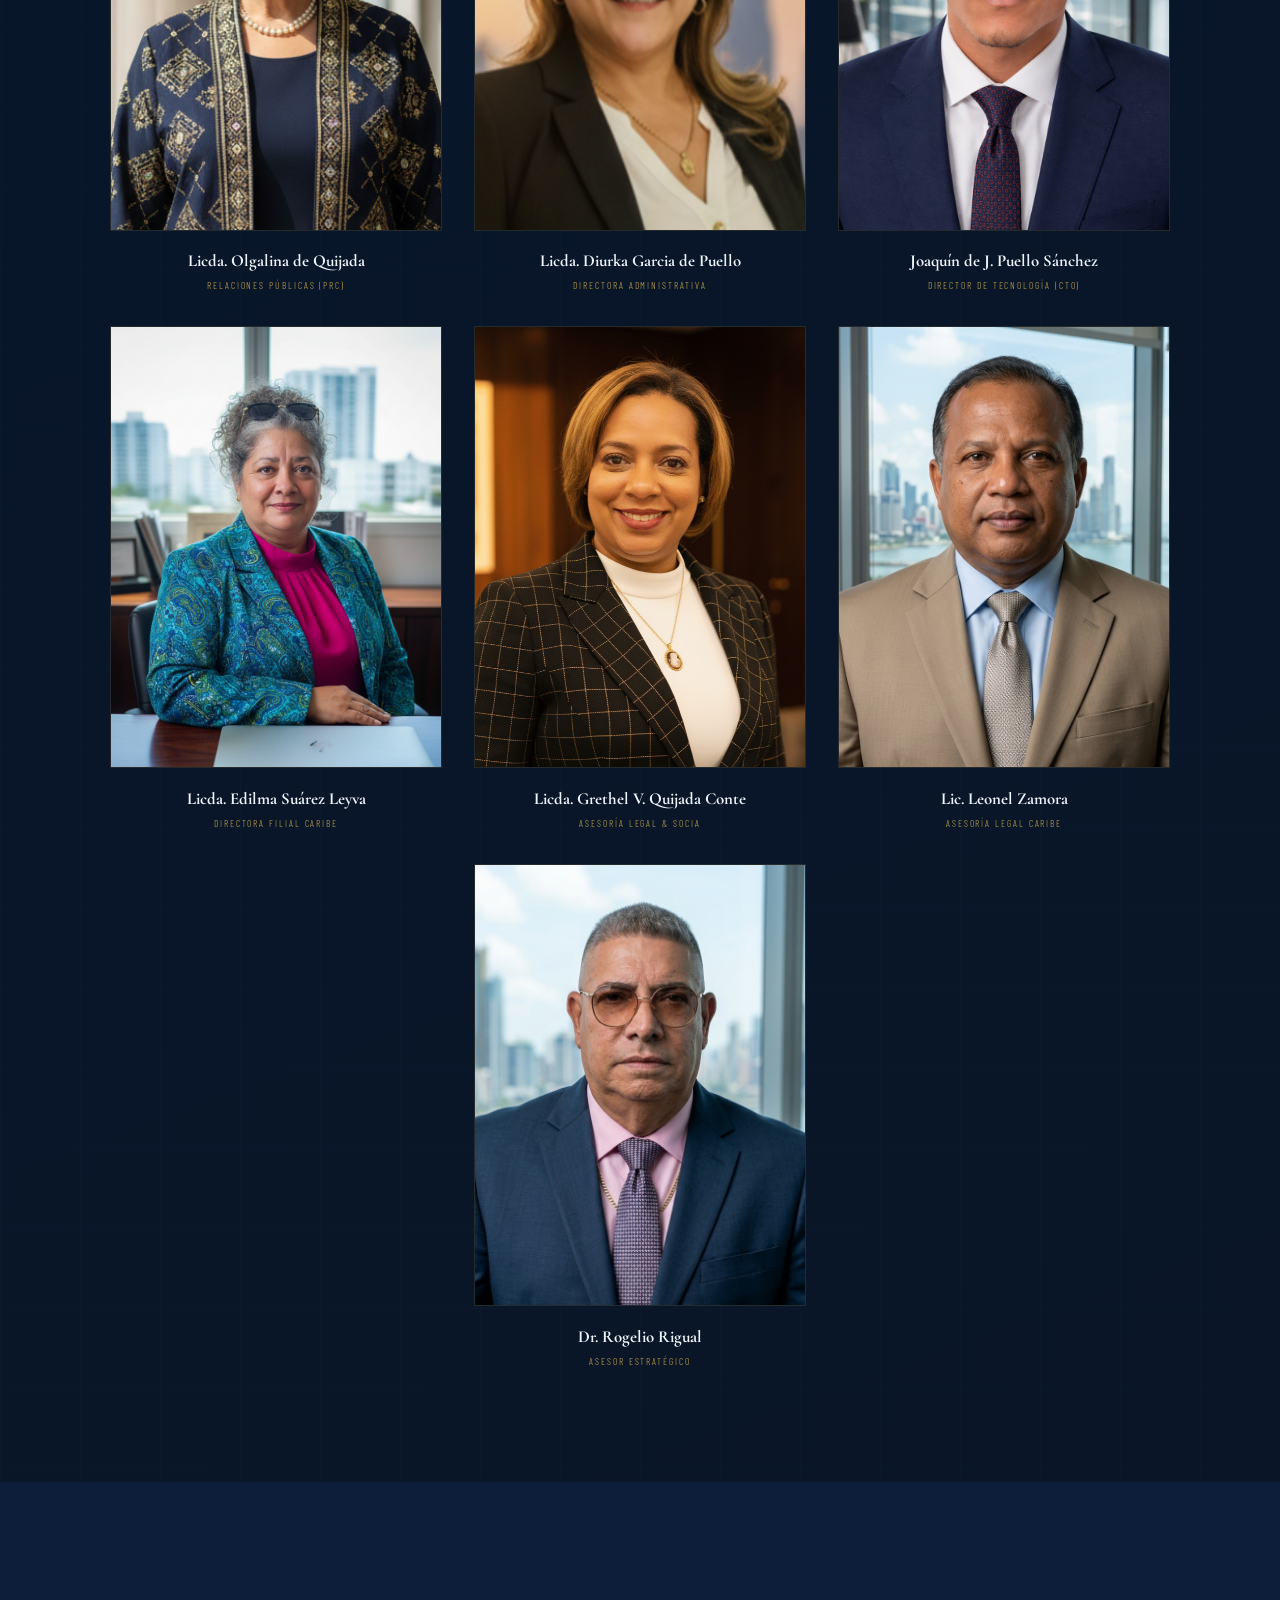
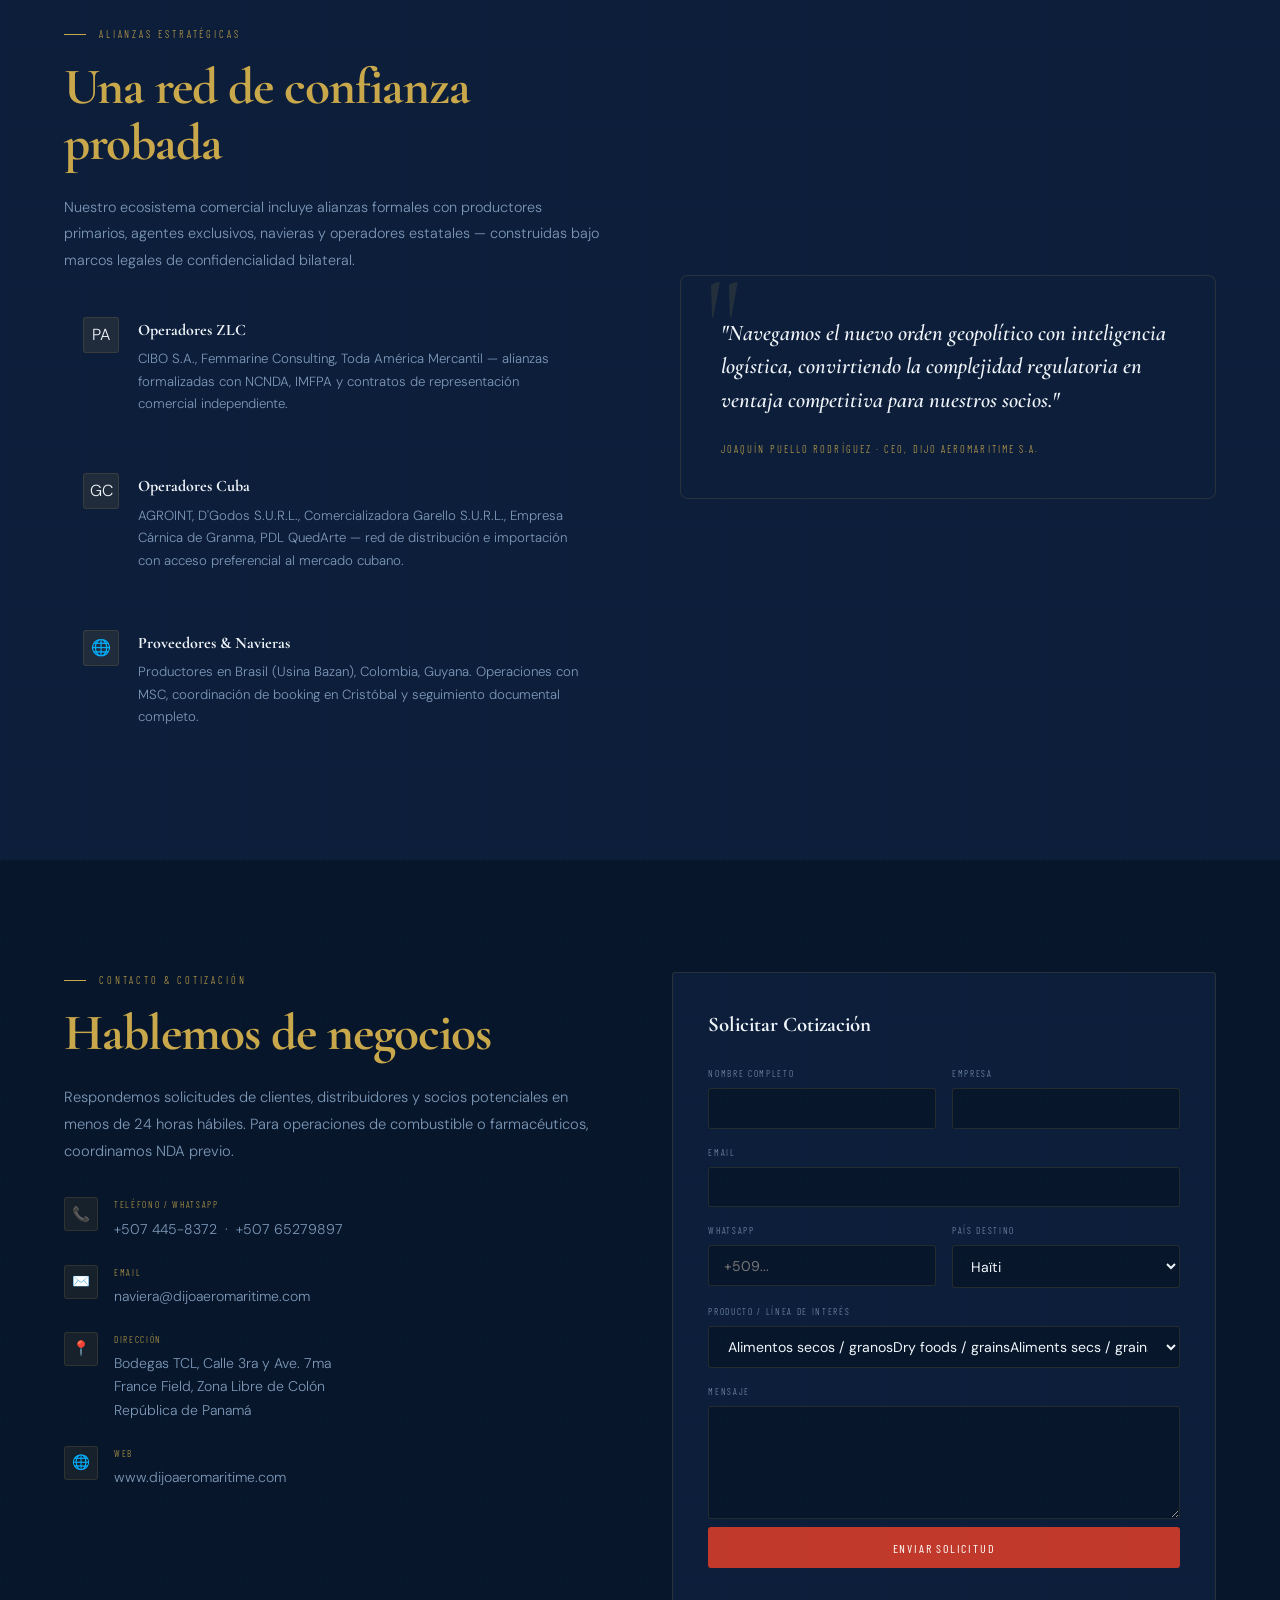
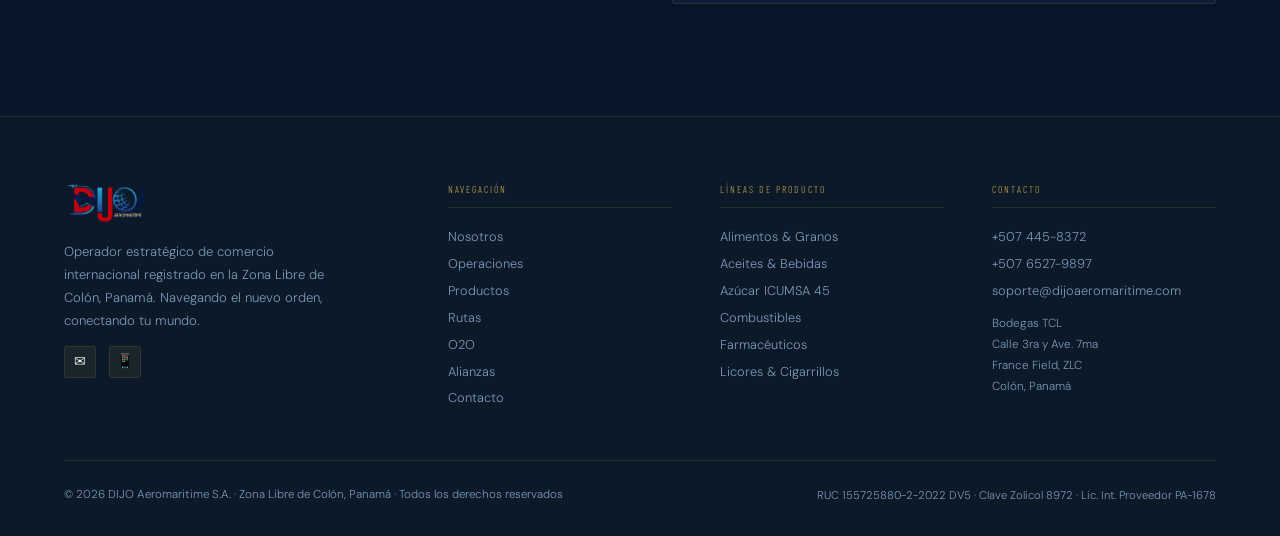
==== commit 79c1f001: "Remove price details and adjust display format Removed price information for various products and up" ====
--- a/index.html
+++ b/index.html
@@ -1570,7 +1570,6 @@
         <div class="pcard-rows">
           <div class="pcard-row"><span class="pcard-lbl"><span data-es>Presentación</span><span data-en>Packaging</span><span data-fr>Conditionnement</span></span><span class="pcard-val"><span data-es>Bolsa 50 kg</span><span data-en>50 kg bag</span><span data-fr>Sac 50 kg</span></span></div>
           <div class="pcard-row"><span class="pcard-lbl">20' TM</span><span class="pcard-val">25 TM</span></div>
-          <div class="pcard-row"><span class="pcard-lbl"><span data-es>Precio / TM</span><span data-en>Price / MT</span><span data-fr>Prix / TM</span></span><span class="pcard-val">$965 USD</span></div>
         </div>
         <div style="margin-top:auto;padding-top:1rem">
           <a href="#contacto" class="bgho" style="display:block;text-align:center;padding:.65rem 1.2rem;font-size:.72rem">
@@ -1586,9 +1585,8 @@
         <div class="pcard-rows">
           <div class="pcard-row"><span class="pcard-lbl"><span data-es>Presentación</span><span data-en>Packaging</span><span data-fr>Conditionnement</span></span><span class="pcard-val"><span data-es>Bolsa 1 kg</span><span data-en>1 kg bag</span><span data-fr>Sac 1 kg</span></span></div>
           <div class="pcard-row"><span class="pcard-lbl">20' TM</span><span class="pcard-val">25 TM</span></div>
-          <div class="pcard-row"><span class="pcard-lbl"><span data-es>Precio / TM</span><span data-en>Price / MT</span><span data-fr>Prix / TM</span></span><span class="pcard-val">$1,007 USD</span></div>
-        </div>
-        <div class="pcard-price">$25,175<span class="pcard-price-sub"> / 20' CIF</span></div>
+        </div>
+        <div class="pcard-price"><span class="pcard-price-sub"> / 20' CIF</span></div>
       </div>
       <div class="pcard rv d3">
         <div class="pcard-name"><span data-es>Harina de Trigo PASPAN</span><span data-en>PASPAN Wheat Flour</span><span data-fr>Farine de Blé PASPAN</span></div>
@@ -1596,9 +1594,9 @@
         <div class="pcard-rows">
           <div class="pcard-row"><span class="pcard-lbl"><span data-es>Presentación</span><span data-en>Packaging</span><span data-fr>Conditionnement</span></span><span class="pcard-val"><span data-es>Bolsa 50 kg</span><span data-en>50 kg bag</span><span data-fr>Sac 50 kg</span></span></div>
           <div class="pcard-row"><span class="pcard-lbl">20' TM</span><span class="pcard-val">25 TM</span></div>
-          <div class="pcard-row"><span class="pcard-lbl"><span data-es>Precio / TM</span><span data-en>Price / MT</span><span data-fr>Prix / TM</span></span><span class="pcard-val">$811 USD</span></div>
-        </div>
-        <div class="pcard-price">$20,273<span class="pcard-price-sub"> / 20' CIF</span></div>
+         
+        </div>
+        <div class="pcard-price"><span class="pcard-price-sub"> / 20' CIF</span></div>
       </div>
       <div class="pcard rv d4">
         <div class="pcard-name"><span data-es>Frijoles Negros / Rojos</span><span data-en>Black / Red Beans</span><span data-fr>Haricots Noirs / Rouges</span></div>
@@ -1606,9 +1604,9 @@
         <div class="pcard-rows">
           <div class="pcard-row"><span class="pcard-lbl"><span data-es>Presentación</span><span data-en>Packaging</span><span data-fr>Conditionnement</span></span><span class="pcard-val"><span data-es>Saco 50 kg</span><span data-en>50 kg sack</span><span data-fr>Sac 50 kg</span></span></div>
           <div class="pcard-row"><span class="pcard-lbl">20' cant.</span><span class="pcard-val">540 sacos</span></div>
-          <div class="pcard-row"><span class="pcard-lbl"><span data-es>Precio / saco</span><span data-en>Price / sack</span><span data-fr>Prix / sac</span></span><span class="pcard-val">$64.50 USD</span></div>
-        </div>
-        <div class="pcard-price">$34,830<span class="pcard-price-sub"> / 20' CIF</span></div>
+          
+        </div>
+        <div class="pcard-price"><span class="pcard-price-sub"> / 20' CIF</span></div>
       </div>
       <div class="pcard rv d5">
         <div class="pcard-name"><span data-es>Leche en Polvo 90–10%</span><span data-en>Milk Powder 90–10%</span><span data-fr>Lait en Poudre 90–10%</span></div>
@@ -1616,9 +1614,9 @@
         <div class="pcard-rows">
           <div class="pcard-row"><span class="pcard-lbl"><span data-es>Presentación</span><span data-en>Packaging</span><span data-fr>Conditionnement</span></span><span class="pcard-val"><span data-es>Saco 25 kg</span><span data-en>25 kg sack</span><span data-fr>Sac 25 kg</span></span></div>
           <div class="pcard-row"><span class="pcard-lbl">20' TM</span><span class="pcard-val">25 TM</span></div>
-          <div class="pcard-row"><span class="pcard-lbl"><span data-es>Precio / TM</span><span data-en>Price / MT</span><span data-fr>Prix / TM</span></span><span class="pcard-val">$3,048 USD</span></div>
-        </div>
-        <div class="pcard-price">$76,200<span class="pcard-price-sub"> / 20' CIF</span></div>
+          
+        </div>
+        <div class="pcard-price"><span class="pcard-price-sub"> / 20' CIF</span></div>
       </div>
       <div class="pcard rv d6">
         <div class="pcard-name"><span data-es>Leche en Polvo 26% Grasa</span><span data-en>Milk Powder 26% Fat</span><span data-fr>Lait en Poudre 26% MG</span></div>
@@ -1626,9 +1624,9 @@
         <div class="pcard-rows">
           <div class="pcard-row"><span class="pcard-lbl"><span data-es>Presentación</span><span data-en>Packaging</span><span data-fr>Conditionnement</span></span><span class="pcard-val"><span data-es>Saco 25 kg</span><span data-en>25 kg sack</span><span data-fr>Sac 25 kg</span></span></div>
           <div class="pcard-row"><span class="pcard-lbl">20' TM</span><span class="pcard-val">25 TM</span></div>
-          <div class="pcard-row"><span class="pcard-lbl"><span data-es>Precio / TM</span><span data-en>Price / MT</span><span data-fr>Prix / TM</span></span><span class="pcard-val">$3,498 USD</span></div>
-        </div>
-        <div class="pcard-price">$87,450<span class="pcard-price-sub"> / 20' CIF</span></div>
+          
+        </div>
+        <div class="pcard-price"><span class="pcard-price-sub"> / 20' CIF</span></div>
       </div>
       <div class="pcard rv d1">
         <div class="pcard-name"><span data-es>Pasta Espagueti 250g</span><span data-en>Spaghetti 250g</span><span data-fr>Spaghetti 250g</span></div>
@@ -1636,9 +1634,9 @@
         <div class="pcard-rows">
           <div class="pcard-row"><span class="pcard-lbl"><span data-es>Presentación</span><span data-en>Packaging</span><span data-fr>Conditionnement</span></span><span class="pcard-val"><span data-es>Bulto 48 und</span><span data-en>Box 48 units</span><span data-fr>Carton 48 unités</span></span></div>
           <div class="pcard-row"><span class="pcard-lbl">20' cant.</span><span class="pcard-val">1,122 bultos</span></div>
-          <div class="pcard-row"><span class="pcard-lbl"><span data-es>Precio / bulto</span><span data-en>Price / box</span><span data-fr>Prix / carton</span></span><span class="pcard-val">$16.15 USD</span></div>
-        </div>
-        <div class="pcard-price">$18,120<span class="pcard-price-sub"> / 20' CIF</span></div>
+          
+        </div>
+        <div class="pcard-price"><span class="pcard-price-sub"> / 20' CIF</span></div>
       </div>
       <div class="pcard rv d2">
         <div class="pcard-name"><span data-es>Pasta Conchita 250g</span><span data-en>Shell Pasta 250g</span><span data-fr>Pâtes Conchita 250g</span></div>
@@ -1646,9 +1644,9 @@
         <div class="pcard-rows">
           <div class="pcard-row"><span class="pcard-lbl"><span data-es>Presentación</span><span data-en>Packaging</span><span data-fr>Conditionnement</span></span><span class="pcard-val"><span data-es>Bulto 48 und</span><span data-en>Box 48 units</span><span data-fr>Carton 48 unités</span></span></div>
           <div class="pcard-row"><span class="pcard-lbl">20' cant.</span><span class="pcard-val">1,853 bultos</span></div>
-          <div class="pcard-row"><span class="pcard-lbl"><span data-es>Precio / bulto</span><span data-en>Price / box</span><span data-fr>Prix / carton</span></span><span class="pcard-val">$13.85 USD</span></div>
-        </div>
-        <div class="pcard-price">$25,664<span class="pcard-price-sub"> / 20' CIF</span></div>
+          
+        </div>
+        <div class="pcard-price"><span class="pcard-price-sub"> / 20' CIF</span></div>
       </div>
       <div class="pcard rv d3">
         <div class="pcard-name"><span data-es>Café en Polvo 250g</span><span data-en>Ground Coffee 250g</span><span data-fr>Café Moulu 250g</span></div>
@@ -1656,9 +1654,9 @@
         <div class="pcard-rows">
           <div class="pcard-row"><span class="pcard-lbl"><span data-es>Presentación</span><span data-en>Packaging</span><span data-fr>Conditionnement</span></span><span class="pcard-val"><span data-es>Bolsa 250g</span><span data-en>250g bag</span><span data-fr>Sachet 250g</span></span></div>
           <div class="pcard-row"><span class="pcard-lbl">20' cant.</span><span class="pcard-val">42,412 bolsas</span></div>
-          <div class="pcard-row"><span class="pcard-lbl"><span data-es>Precio / und</span><span data-en>Price / unit</span><span data-fr>Prix / unité</span></span><span class="pcard-val">$1.81 USD</span></div>
-        </div>
-        <div class="pcard-price">$76,766<span class="pcard-price-sub"> / 20' CIF</span></div>
+         
+        </div>
+        <div class="pcard-price"><span class="pcard-price-sub"> / 20' CIF</span></div>
       </div>
     </div>
   </div>
@@ -1673,9 +1671,9 @@
         <div class="pcard-rows">
           <div class="pcard-row"><span class="pcard-lbl"><span data-es>Presentación</span><span data-en>Packaging</span><span data-fr>Conditionnement</span></span><span class="pcard-val"><span data-es>Caja × 20 und</span><span data-en>Box × 20 units</span><span data-fr>Boîte × 20 unités</span></span></div>
           <div class="pcard-row"><span class="pcard-lbl">40' cant.</span><span class="pcard-val">1,600 cajas</span></div>
-          <div class="pcard-row"><span class="pcard-lbl"><span data-es>Precio / caja</span><span data-en>Price / box</span><span data-fr>Prix / boîte</span></span><span class="pcard-val">$33.00 USD</span></div>
-        </div>
-        <div class="pcard-price">$52,800<span class="pcard-price-sub"> / 40' CIF</span></div>
+          
+        </div>
+        <div class="pcard-price"><span class="pcard-price-sub"> / 40' CIF</span></div>
       </div>
       <div class="pcard rv d2">
         <div class="pcard-name"><span data-es>Aceite de Soja Ricuras 900ml</span><span data-en>Soybean Oil Ricuras 900ml</span><span data-fr>Huile de Soja Ricuras 900ml</span></div>
@@ -1683,9 +1681,9 @@
         <div class="pcard-rows">
           <div class="pcard-row"><span class="pcard-lbl"><span data-es>Presentación</span><span data-en>Packaging</span><span data-fr>Conditionnement</span></span><span class="pcard-val"><span data-es>Caja × 12 und</span><span data-en>Box × 12 units</span><span data-fr>Boîte × 12 unités</span></span></div>
           <div class="pcard-row"><span class="pcard-lbl">20' cant.</span><span class="pcard-val">2,600 cajas</span></div>
-          <div class="pcard-row"><span class="pcard-lbl"><span data-es>Precio / caja</span><span data-en>Price / box</span><span data-fr>Prix / boîte</span></span><span class="pcard-val">$22.35 USD</span></div>
-        </div>
-        <div class="pcard-price">$58,110<span class="pcard-price-sub"> / 20' CIF</span></div>
+          
+        </div>
+        <div class="pcard-price"><span class="pcard-price-sub"> / 20' CIF</span></div>
       </div>
       <div class="pcard rv d3">
         <div class="pcard-name"><span data-es>Aceite Vegetal Imperial 900ml</span><span data-en>Imperial Vegetable Oil 900ml</span><span data-fr>Huile Végétale Imperial 900ml</span></div>
@@ -1693,9 +1691,9 @@
         <div class="pcard-rows">
           <div class="pcard-row"><span class="pcard-lbl"><span data-es>Presentación</span><span data-en>Packaging</span><span data-fr>Conditionnement</span></span><span class="pcard-val"><span data-es>Caja × 12 und</span><span data-en>Box × 12 units</span><span data-fr>Boîte × 12 unités</span></span></div>
           <div class="pcard-row"><span class="pcard-lbl">20' cant.</span><span class="pcard-val">2,600 cajas</span></div>
-          <div class="pcard-row"><span class="pcard-lbl"><span data-es>Precio / caja</span><span data-en>Price / box</span><span data-fr>Prix / boîte</span></span><span class="pcard-val">$21.00 USD</span></div>
-        </div>
-        <div class="pcard-price">$54,600<span class="pcard-price-sub"> / 20' CIF</span></div>
+          
+        </div>
+        <div class="pcard-price"><span class="pcard-price-sub"> / 20' CIF</span></div>
       </div>
       <div class="pcard rv d4">
         <div class="pcard-name"><span data-es>Leche Condensada 395g</span><span data-en>Condensed Milk 395g</span><span data-fr>Lait Condensé 395g</span></div>
@@ -1703,9 +1701,9 @@
         <div class="pcard-rows">
           <div class="pcard-row"><span class="pcard-lbl"><span data-es>Presentación</span><span data-en>Packaging</span><span data-fr>Conditionnement</span></span><span class="pcard-val">27 × 395g</span></div>
           <div class="pcard-row"><span class="pcard-lbl">40' cant.</span><span class="pcard-val">2,496 cajas</span></div>
-          <div class="pcard-row"><span class="pcard-lbl"><span data-es>Precio / caja</span><span data-en>Price / box</span><span data-fr>Prix / boîte</span></span><span class="pcard-val">$26.00 USD</span></div>
-        </div>
-        <div class="pcard-price">$64,896<span class="pcard-price-sub"> / 40' CIF</span></div>
+          
+        </div>
+        <div class="pcard-price"><span class="pcard-price-sub"> / 40' CIF</span></div>
       </div>
       <div class="pcard rv d5">
         <div class="pcard-name"><span data-es>Jugos 200ml</span><span data-en>Juices 200ml</span><span data-fr>Jus 200ml</span></div>
@@ -1713,9 +1711,9 @@
         <div class="pcard-rows">
           <div class="pcard-row"><span class="pcard-lbl"><span data-es>Presentación</span><span data-en>Packaging</span><span data-fr>Conditionnement</span></span><span class="pcard-val">27 × 200ml</span></div>
           <div class="pcard-row"><span class="pcard-lbl">40' cant.</span><span class="pcard-val">4,500 cajas</span></div>
-          <div class="pcard-row"><span class="pcard-lbl"><span data-es>Precio / caja</span><span data-en>Price / box</span><span data-fr>Prix / boîte</span></span><span class="pcard-val">$8.35 USD</span></div>
-        </div>
-        <div class="pcard-price">$37,575<span class="pcard-price-sub"> / 40' CIF</span></div>
+          
+        </div>
+        <div class="pcard-price"><span class="pcard-price-sub"> / 40' CIF</span></div>
       </div>
       <div class="pcard rv d6">
         <div class="pcard-name"><span data-es>Jugo en Polvo Sachet</span><span data-en>Powdered Juice Sachet</span><span data-fr>Jus en Poudre Sachet</span></div>
@@ -1723,9 +1721,9 @@
         <div class="pcard-rows">
           <div class="pcard-row"><span class="pcard-lbl"><span data-es>Presentación</span><span data-en>Packaging</span><span data-fr>Conditionnement</span></span><span class="pcard-val">120 × 20g</span></div>
           <div class="pcard-row"><span class="pcard-lbl">20' cant.</span><span class="pcard-val">3,600 cajas</span></div>
-          <div class="pcard-row"><span class="pcard-lbl"><span data-es>Precio / caja</span><span data-en>Price / box</span><span data-fr>Prix / boîte</span></span><span class="pcard-val">$17.20 USD</span></div>
-        </div>
-        <div class="pcard-price">$61,920<span class="pcard-price-sub"> / 20' CIF</span></div>
+          
+        </div>
+        <div class="pcard-price"><span class="pcard-price-sub"> / 20' CIF</span></div>
       </div>
     </div>
   </div>
@@ -1740,9 +1738,9 @@
         <div class="pcard-rows">
           <div class="pcard-row"><span class="pcard-lbl"><span data-es>Presentación</span><span data-en>Packaging</span><span data-fr>Conditionnement</span></span><span class="pcard-val"><span data-es>Caja 12kg (4×3kg)</span><span data-en>12kg box (4×3kg)</span><span data-fr>Boîte 12kg (4×3kg)</span></span></div>
           <div class="pcard-row"><span class="pcard-lbl">20' cant.</span><span class="pcard-val">2,083 cajas</span></div>
-          <div class="pcard-row"><span class="pcard-lbl"><span data-es>Precio / caja</span><span data-en>Price / box</span><span data-fr>Prix / boîte</span></span><span class="pcard-val">$23.75 USD</span></div>
-        </div>
-        <div class="pcard-price">$49,471<span class="pcard-price-sub"> / 20' CIF</span></div>
+          
+        </div>
+        <div class="pcard-price"><span class="pcard-price-sub"> / 20' CIF</span></div>
       </div>
       <div class="pcard rv d2">
         <div class="pcard-name">MDM — <span data-es>Carne Mecanicamente Separada</span><span data-en>Mechanically Separated Meat</span><span data-fr>Viande Mécaniquement Séparée</span></div>
@@ -1750,9 +1748,9 @@
         <div class="pcard-rows">
           <div class="pcard-row"><span class="pcard-lbl"><span data-es>Presentación</span><span data-en>Packaging</span><span data-fr>Conditionnement</span></span><span class="pcard-val"><span data-es>Caja 15 kg</span><span data-en>15 kg box</span><span data-fr>Boîte 15 kg</span></span></div>
           <div class="pcard-row"><span class="pcard-lbl">20' cant.</span><span class="pcard-val">1,666 cajas</span></div>
-          <div class="pcard-row"><span class="pcard-lbl"><span data-es>Precio / kg</span><span data-en>Price / kg</span><span data-fr>Prix / kg</span></span><span class="pcard-val">$18.50 USD</span></div>
-        </div>
-        <div class="pcard-price">$30,821<span class="pcard-price-sub"> / 20' CIF</span></div>
+          
+        </div>
+        <div class="pcard-price"><span class="pcard-price-sub"> / 20' CIF</span></div>
       </div>
       <div class="pcard rv d3" style="display:flex;flex-direction:column;justify-content:center;align-items:center;text-align:center;padding:2.5rem;background:var(--gold3);border:1px dashed var(--line2)">
         <div style="font-size:2rem;margin-bottom:1rem">+</div>
@@ -1776,9 +1774,9 @@
         <div class="pcard-rows">
           <div class="pcard-row"><span class="pcard-lbl"><span data-es>Presentación</span><span data-en>Packaging</span><span data-fr>Conditionnement</span></span><span class="pcard-val"><span data-es>Pack 20×1kg</span><span data-en>Pack 20×1kg</span><span data-fr>Pack 20×1kg</span></span></div>
           <div class="pcard-row"><span class="pcard-lbl">20' cant.</span><span class="pcard-val">1,350 packs</span></div>
-          <div class="pcard-row"><span class="pcard-lbl"><span data-es>Precio / pack</span><span data-en>Price / pack</span><span data-fr>Prix / pack</span></span><span class="pcard-val">$29.10 USD</span></div>
-        </div>
-        <div class="pcard-price">$39,285<span class="pcard-price-sub"> / 20' CIF</span></div>
+          
+        </div>
+        <div class="pcard-price"><span class="pcard-price-sub"> / 20' CIF</span></div>
       </div>
       <div class="pcard rv d2" style="display:flex;flex-direction:column;justify-content:center;align-items:center;text-align:center;padding:2rem;background:var(--gold3);border:1px dashed var(--line2)">
         <div style="font-size:1.5rem;margin-bottom:.8rem">🧼</div>
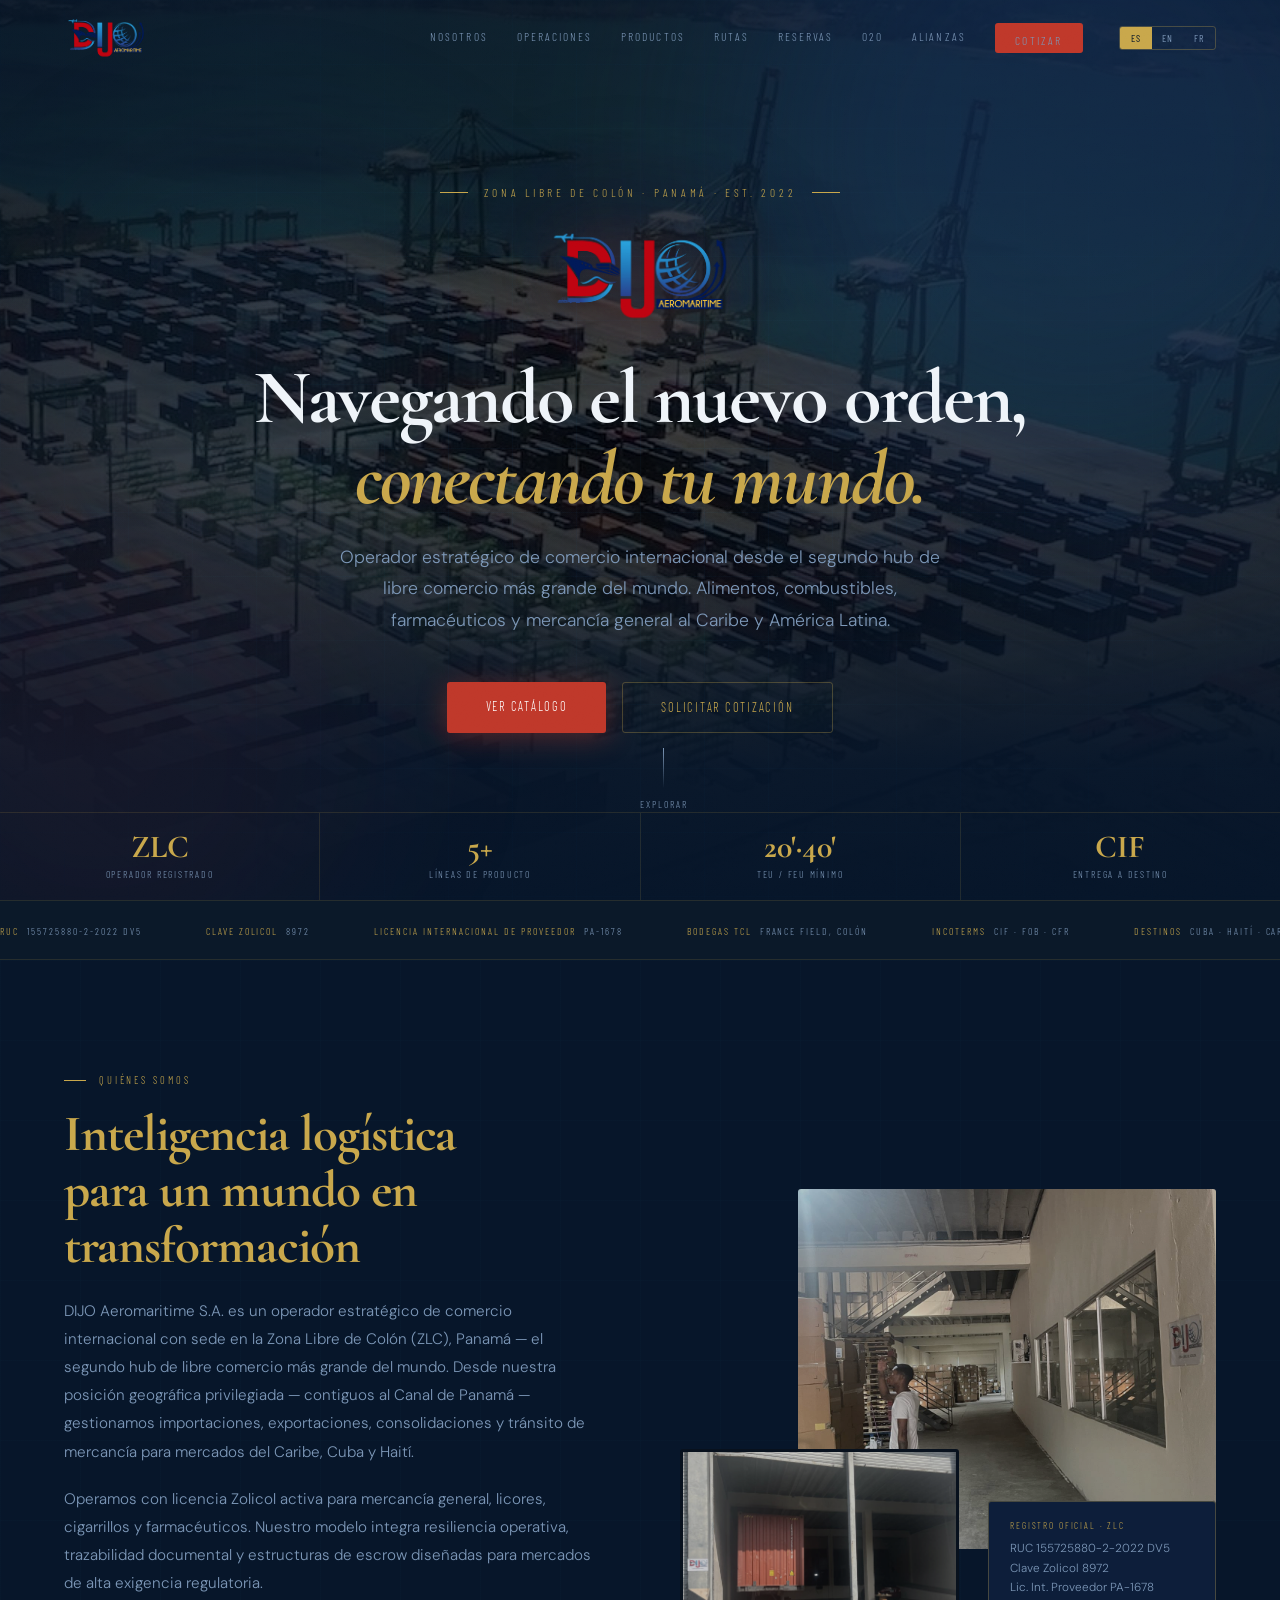
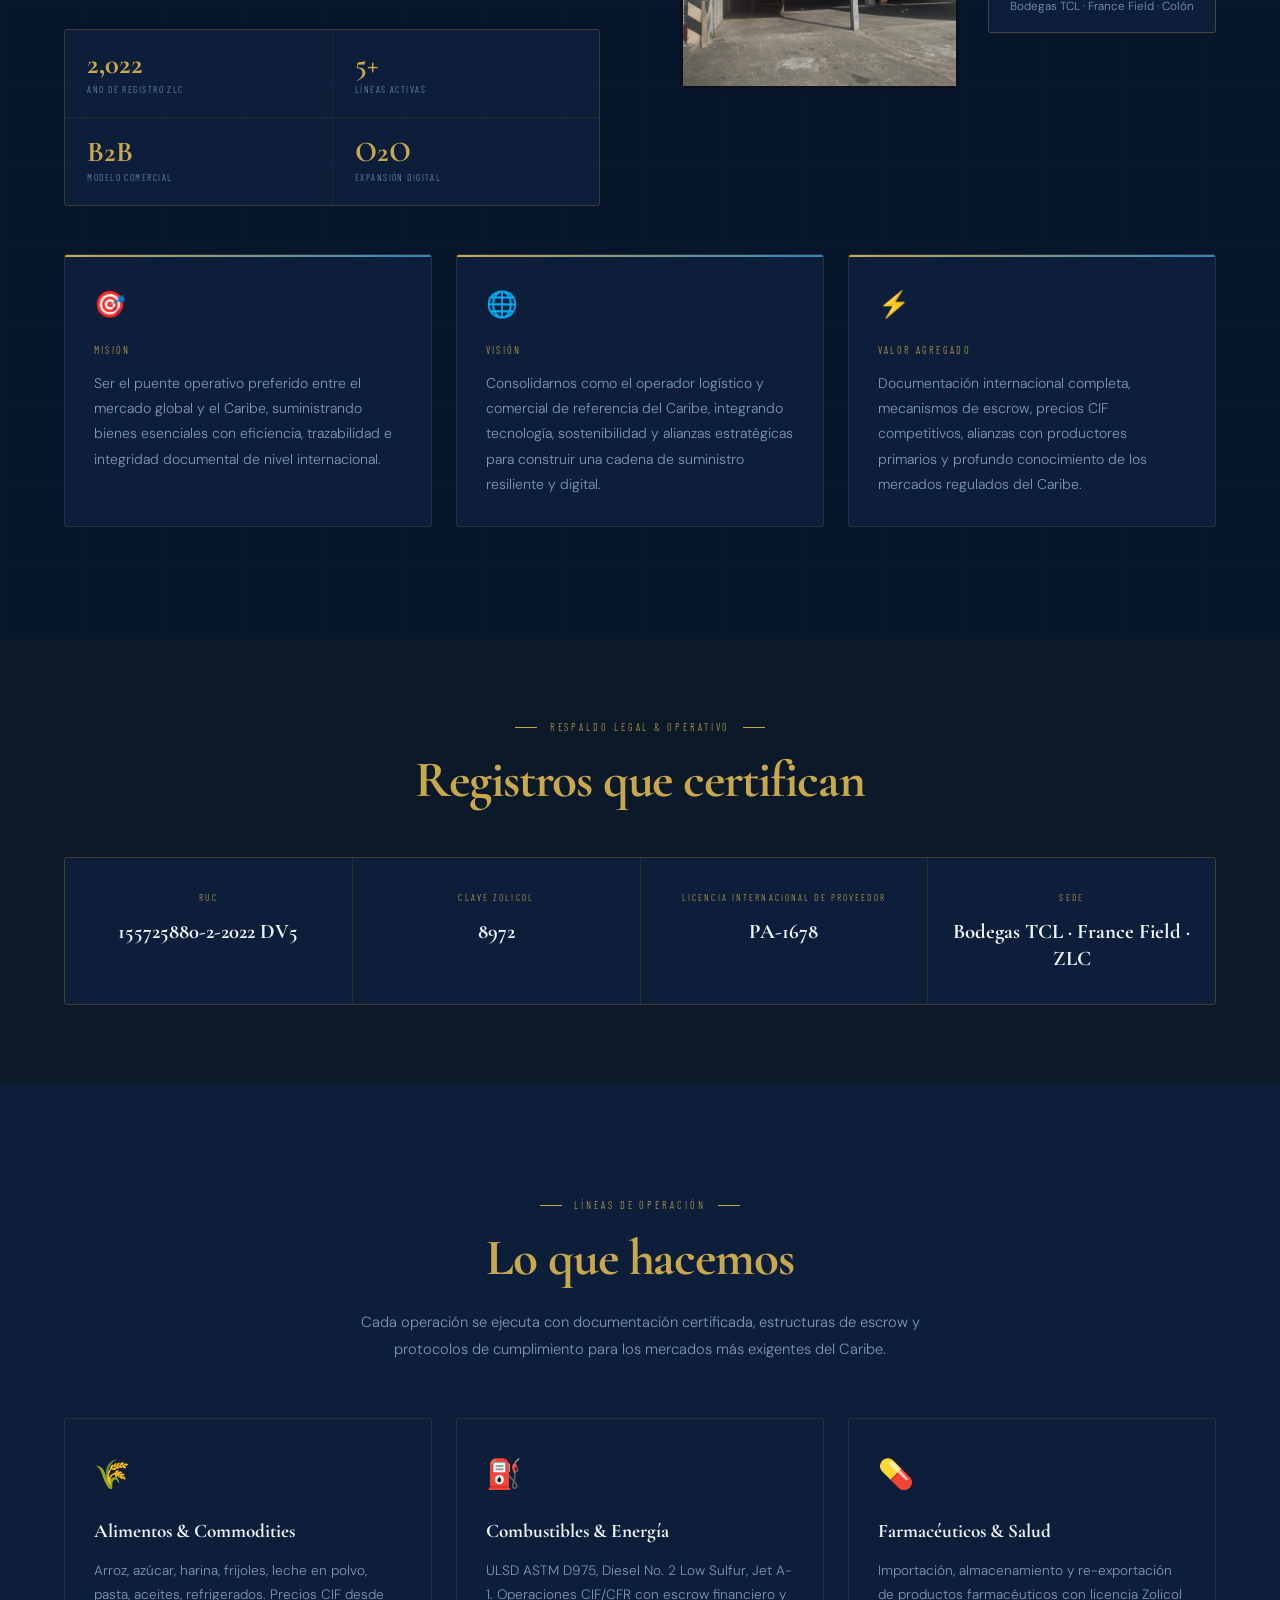
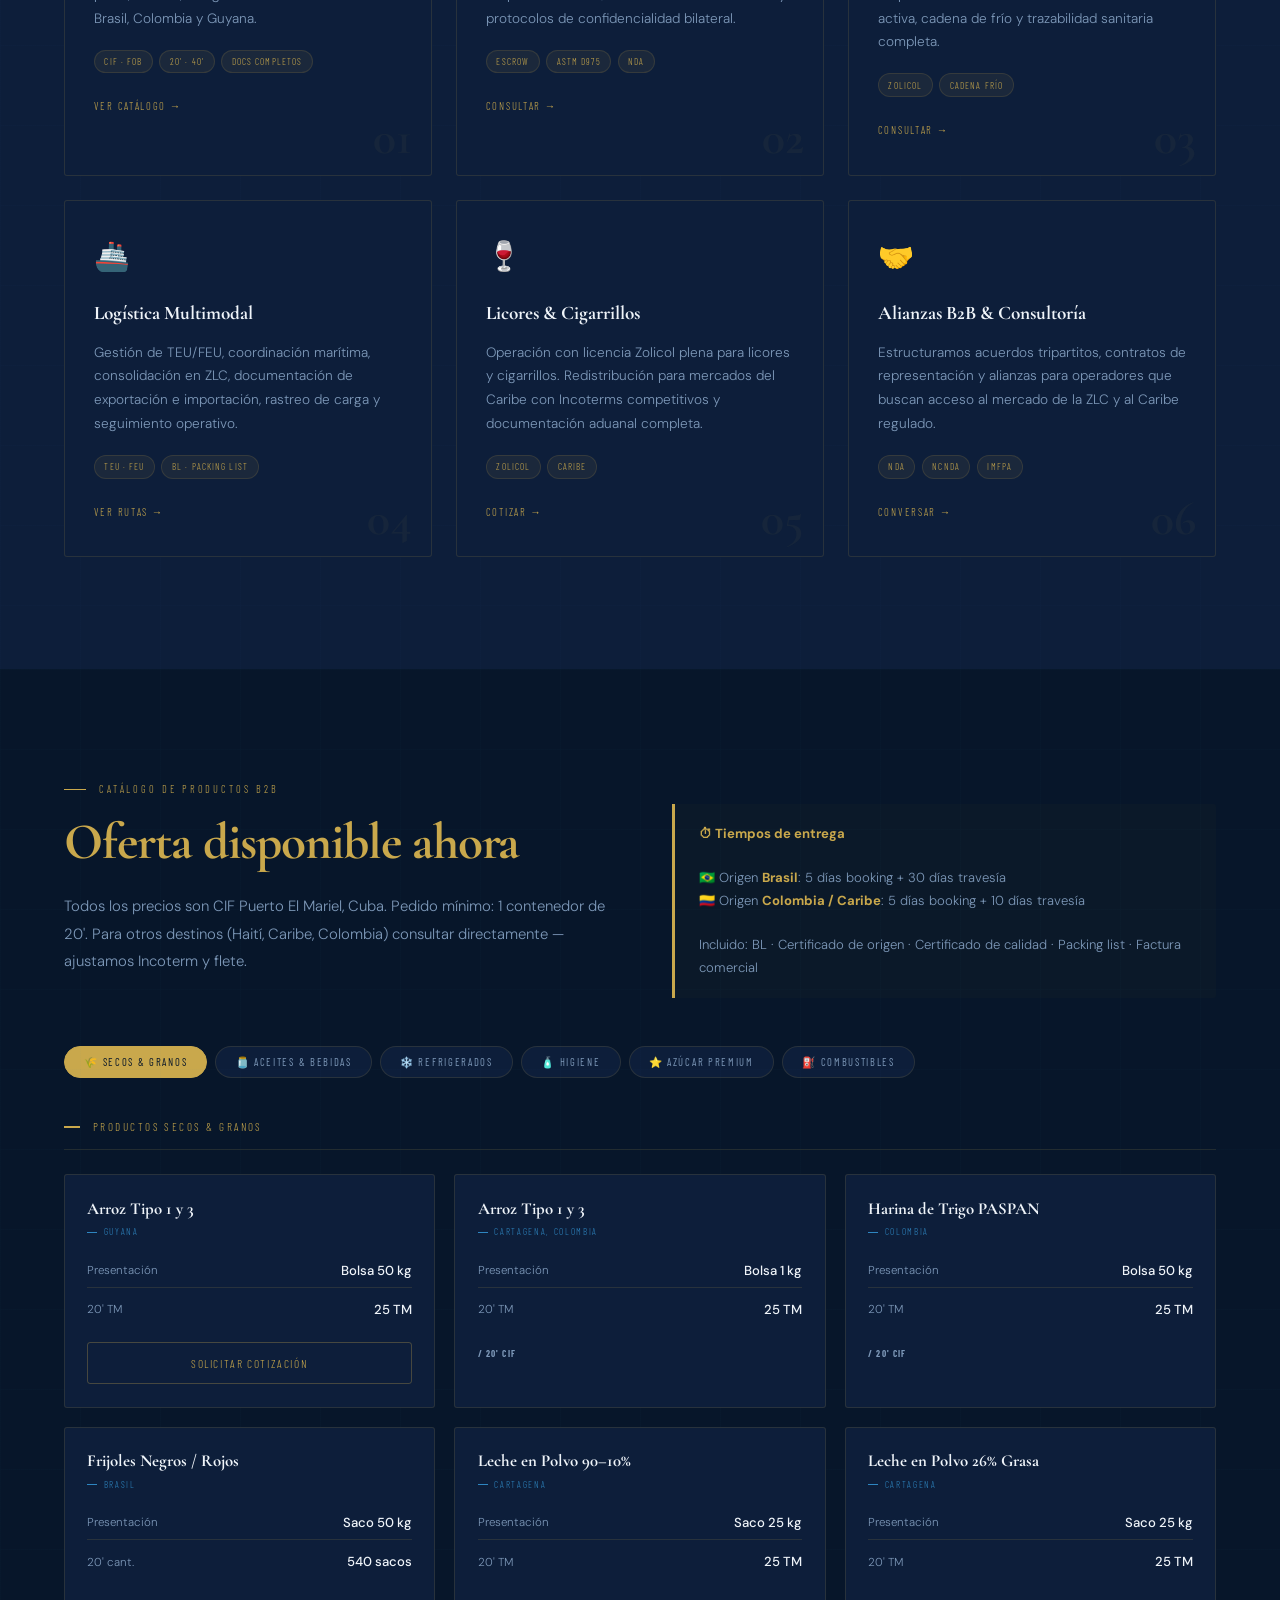
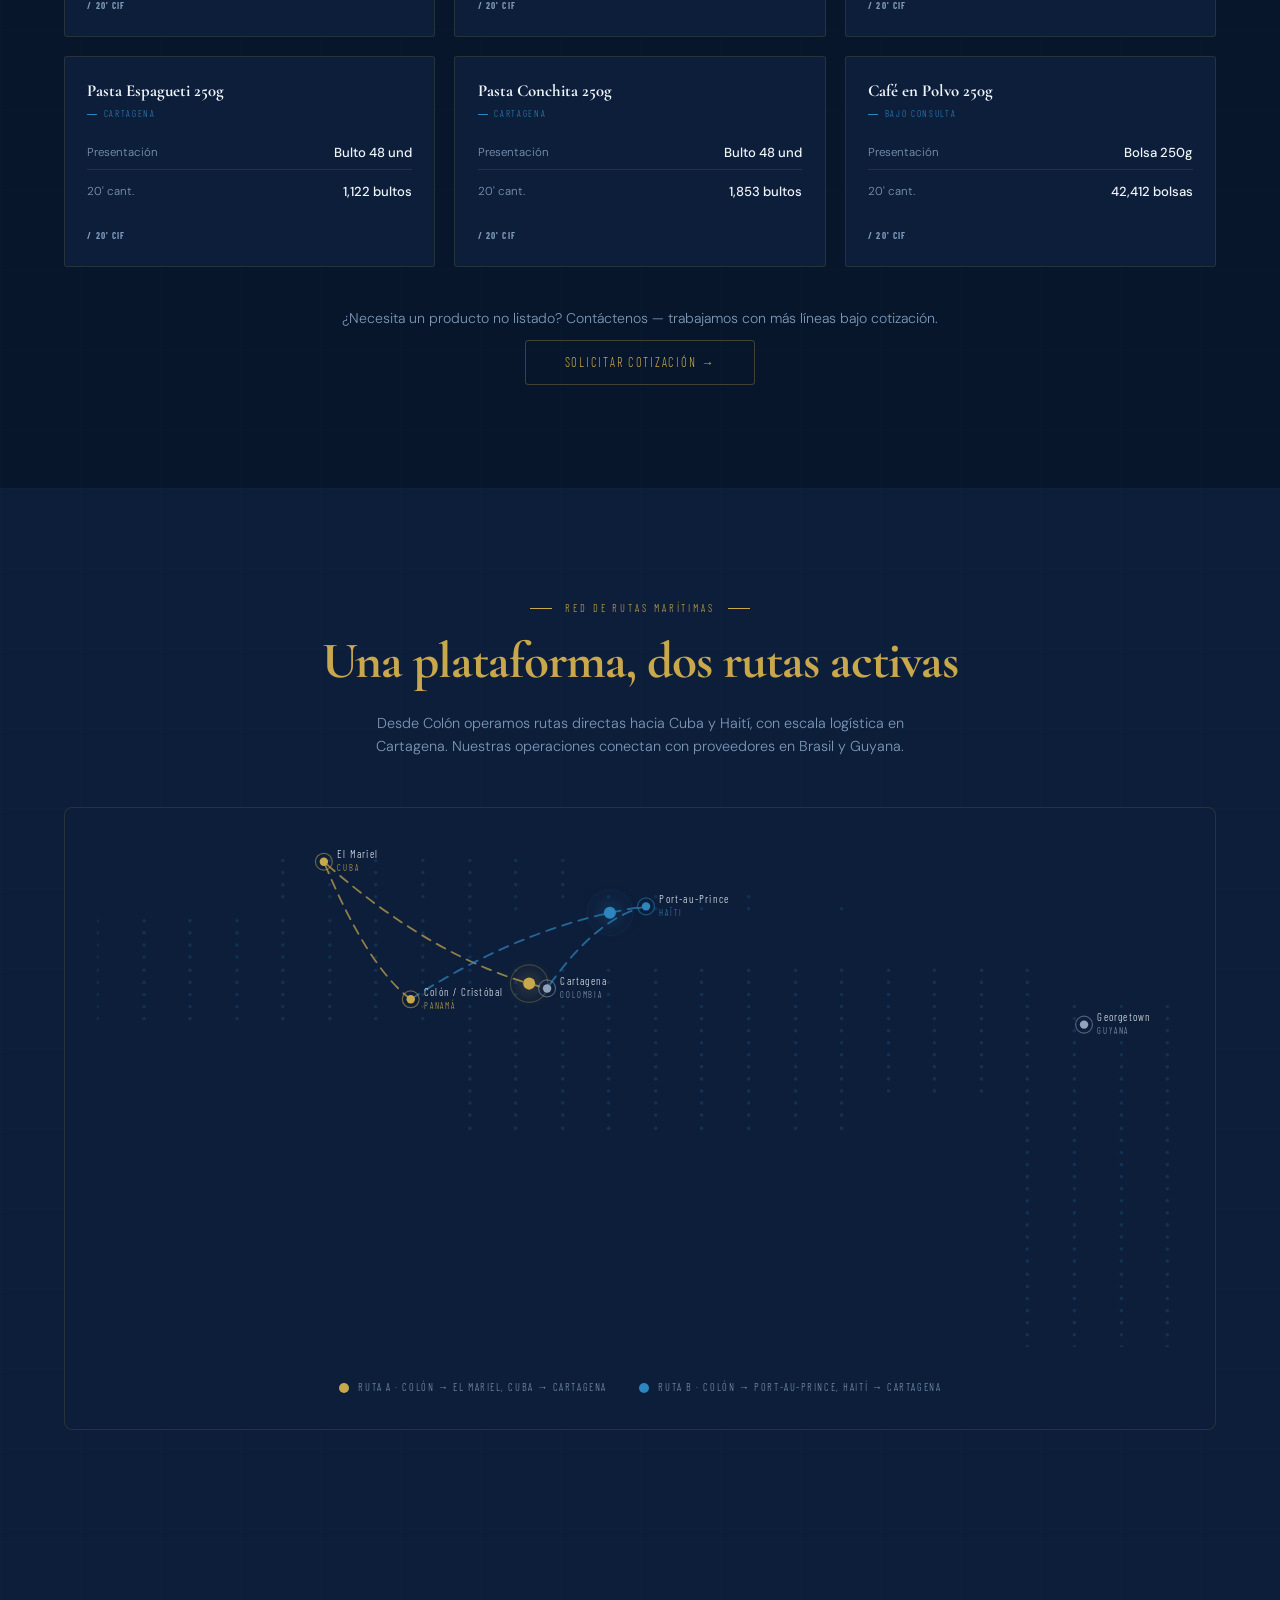
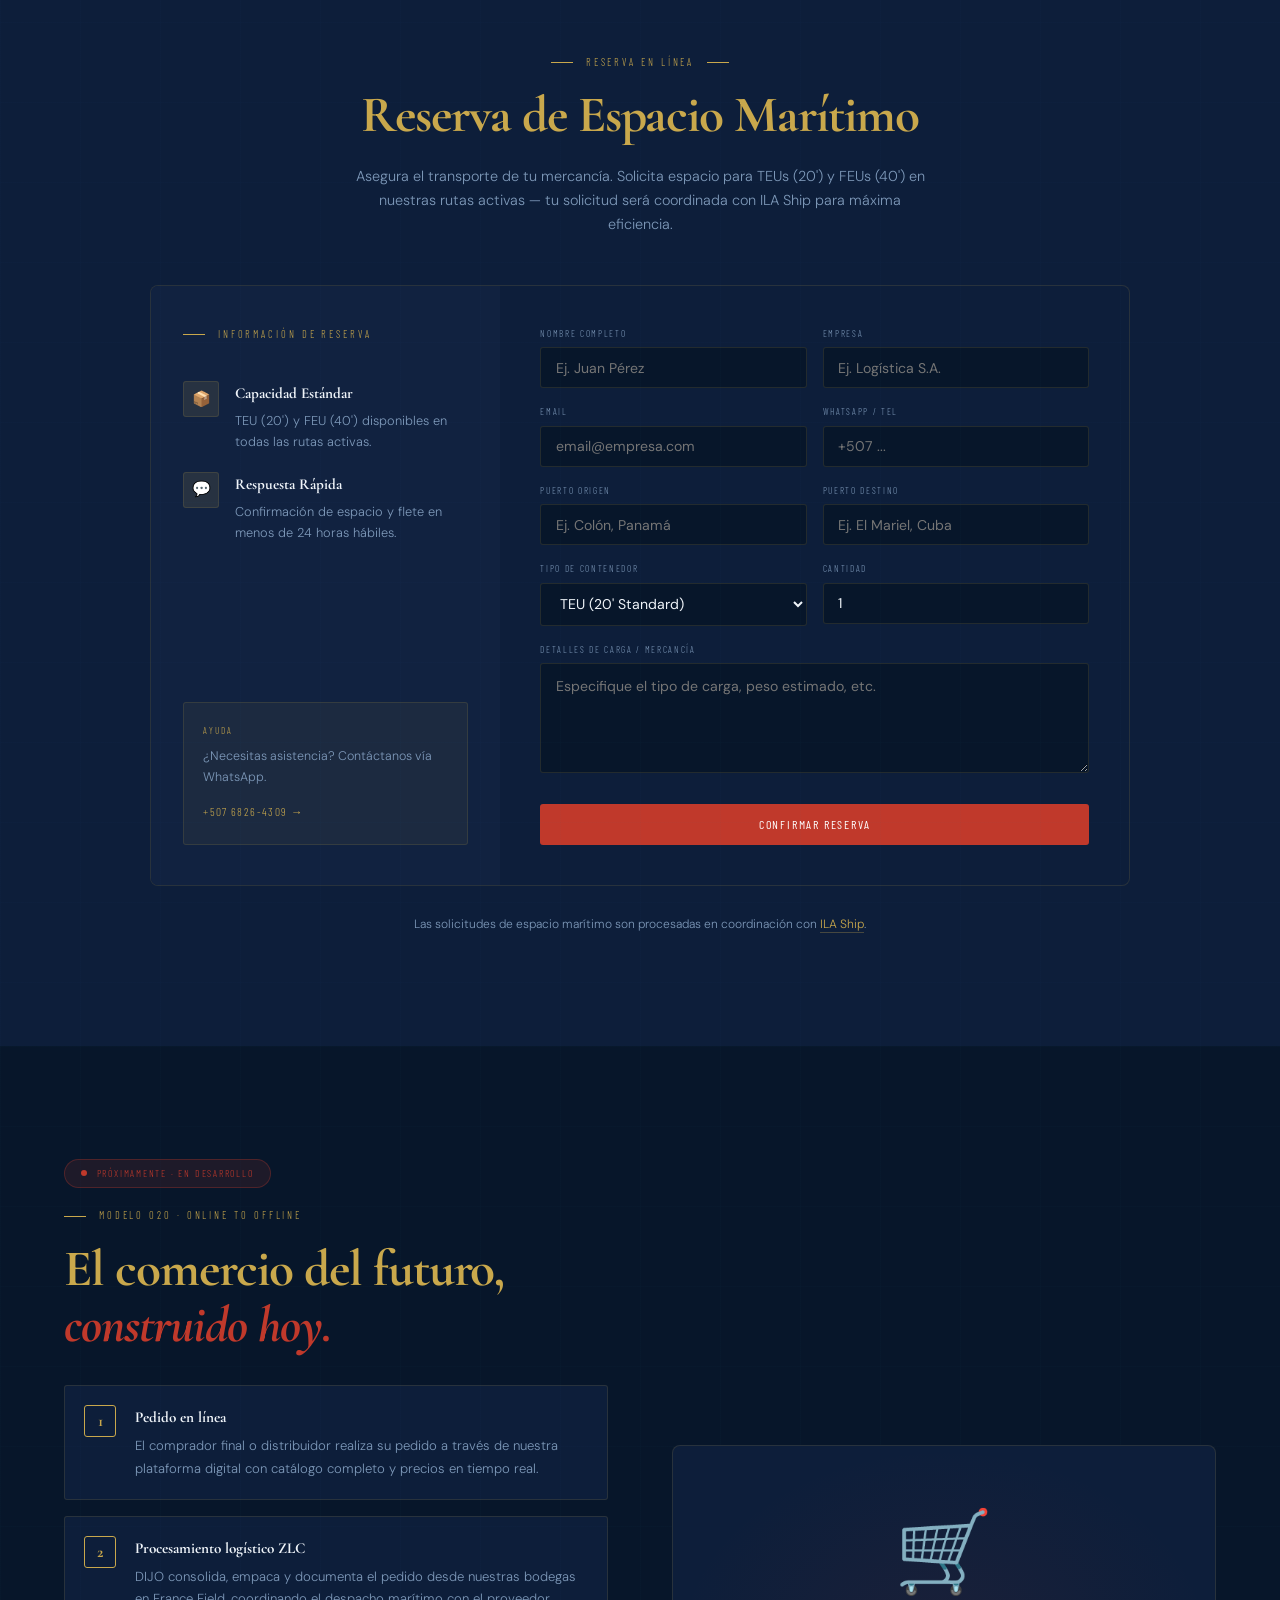
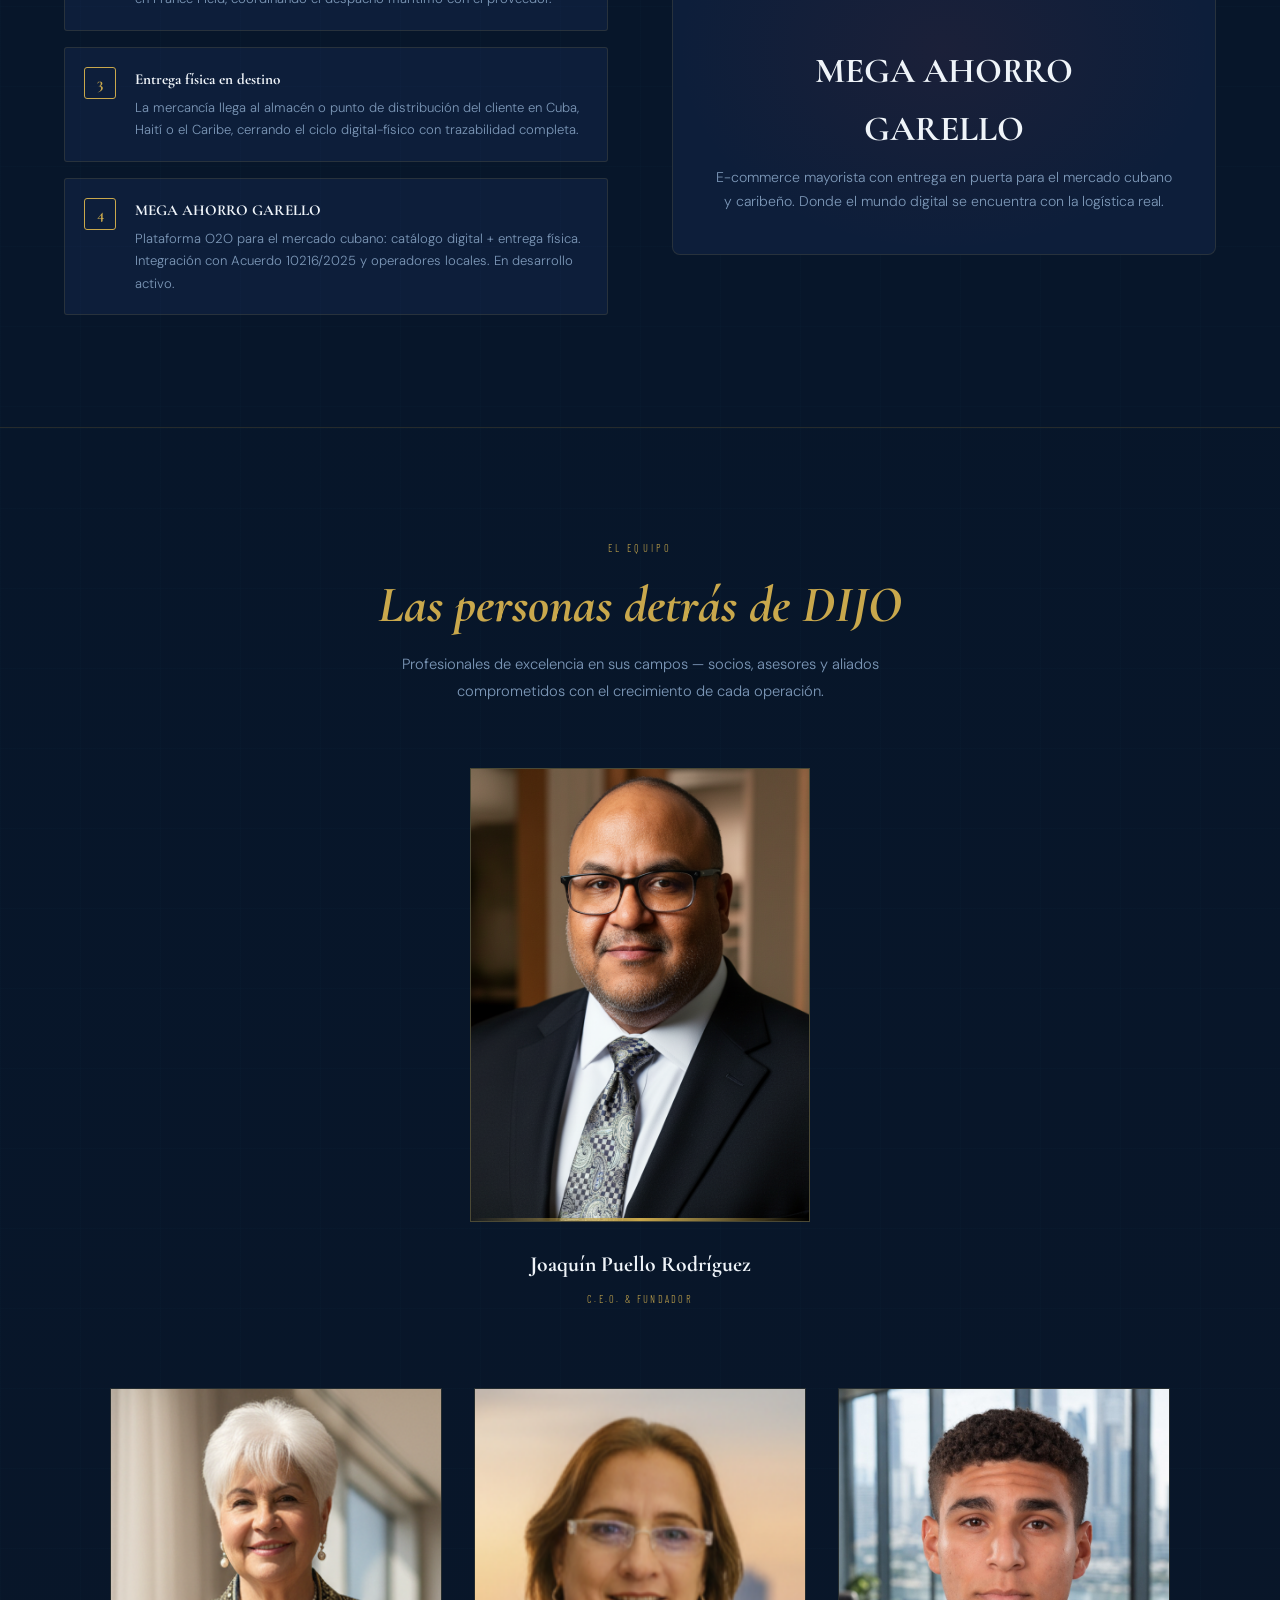
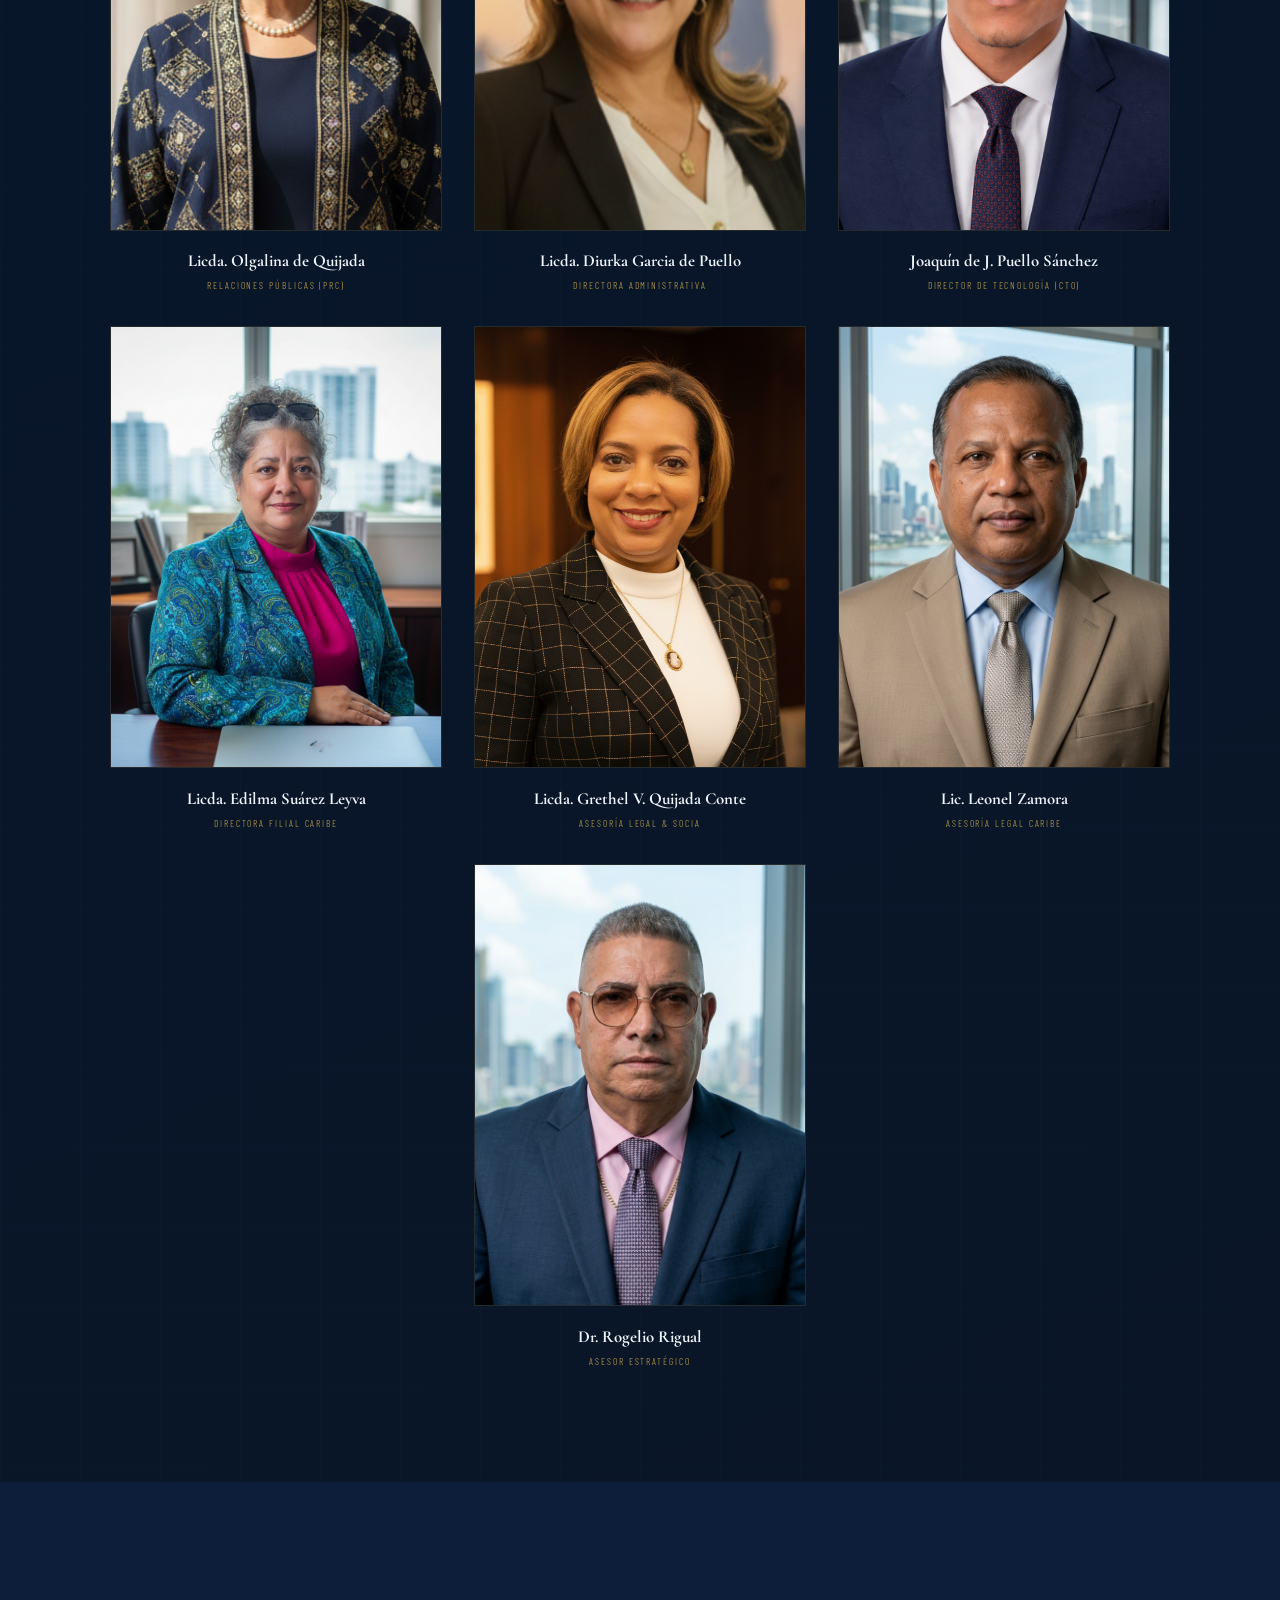
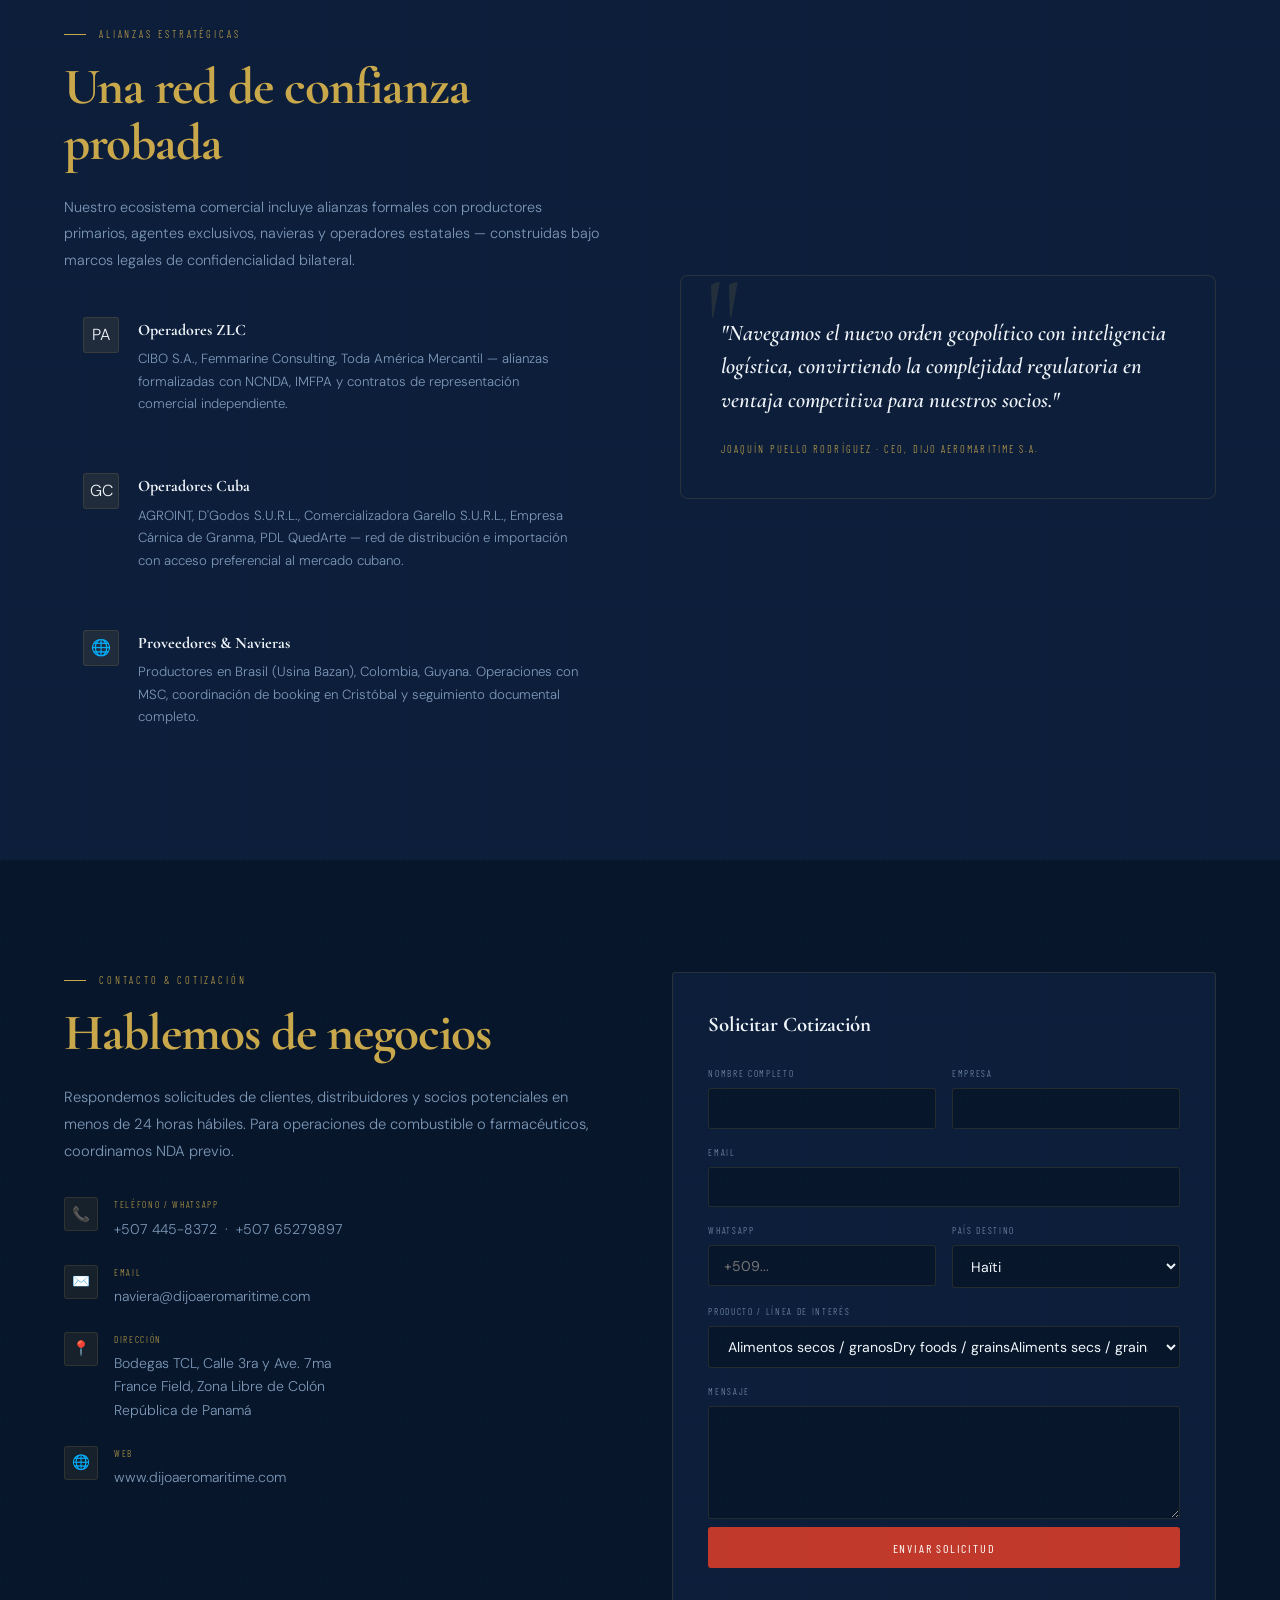
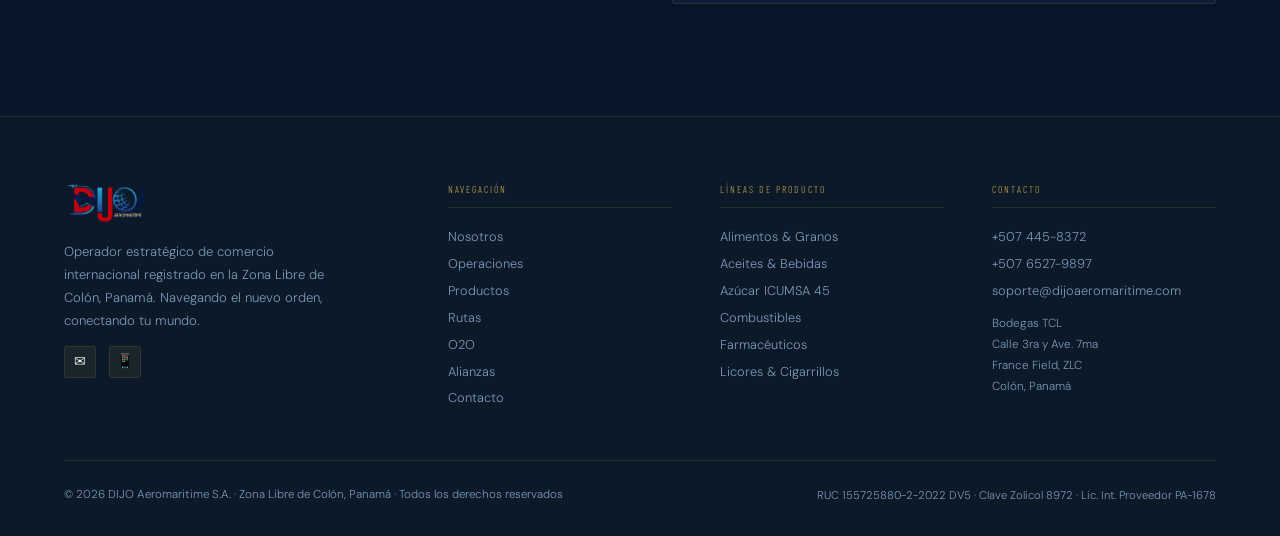
==== commit c5ca1a0d: "Remove ILA Optimization details from index.html Removed ILA Optimization section from the HTML." ====
--- a/index.html
+++ b/index.html
@@ -1960,23 +1960,6 @@
             </p>
           </div>
         </div>
-
-        <div style="display:flex;gap:1rem;align-items:flex-start">
-          <div style="width:36px;height:36px;flex-shrink:0;background:rgba(201,168,76,.12);border:1px solid var(--line);border-radius:var(--rad);display:grid;place-items:center;font-size:.95rem">📈</div>
-          <div>
-            <div style="font-family:var(--fd);font-size:.95rem;font-weight:700;margin-bottom:.25rem">
-              <span data-es>Optimización ILA</span>
-              <span data-en>ILA Optimization</span>
-              <span data-fr>Optimisation ILA</span>
-            </div>
-            <p style="font-size:.8rem;color:var(--muted);line-height:1.65">
-              <span data-es>Tu solicitud se coordina con ILA Ship para máxima eficiencia de ruta.</span>
-              <span data-en>Your request is coordinated with ILA Ship for maximum route efficiency.</span>
-              <span data-fr>Votre demande est coordonnée avec ILA Ship pour une efficacité maximale.</span>
-            </p>
-          </div>
-        </div>
-
         <div style="display:flex;gap:1rem;align-items:flex-start">
           <div style="width:36px;height:36px;flex-shrink:0;background:rgba(201,168,76,.12);border:1px solid var(--line);border-radius:var(--rad);display:grid;place-items:center;font-size:.95rem">💬</div>
           <div>
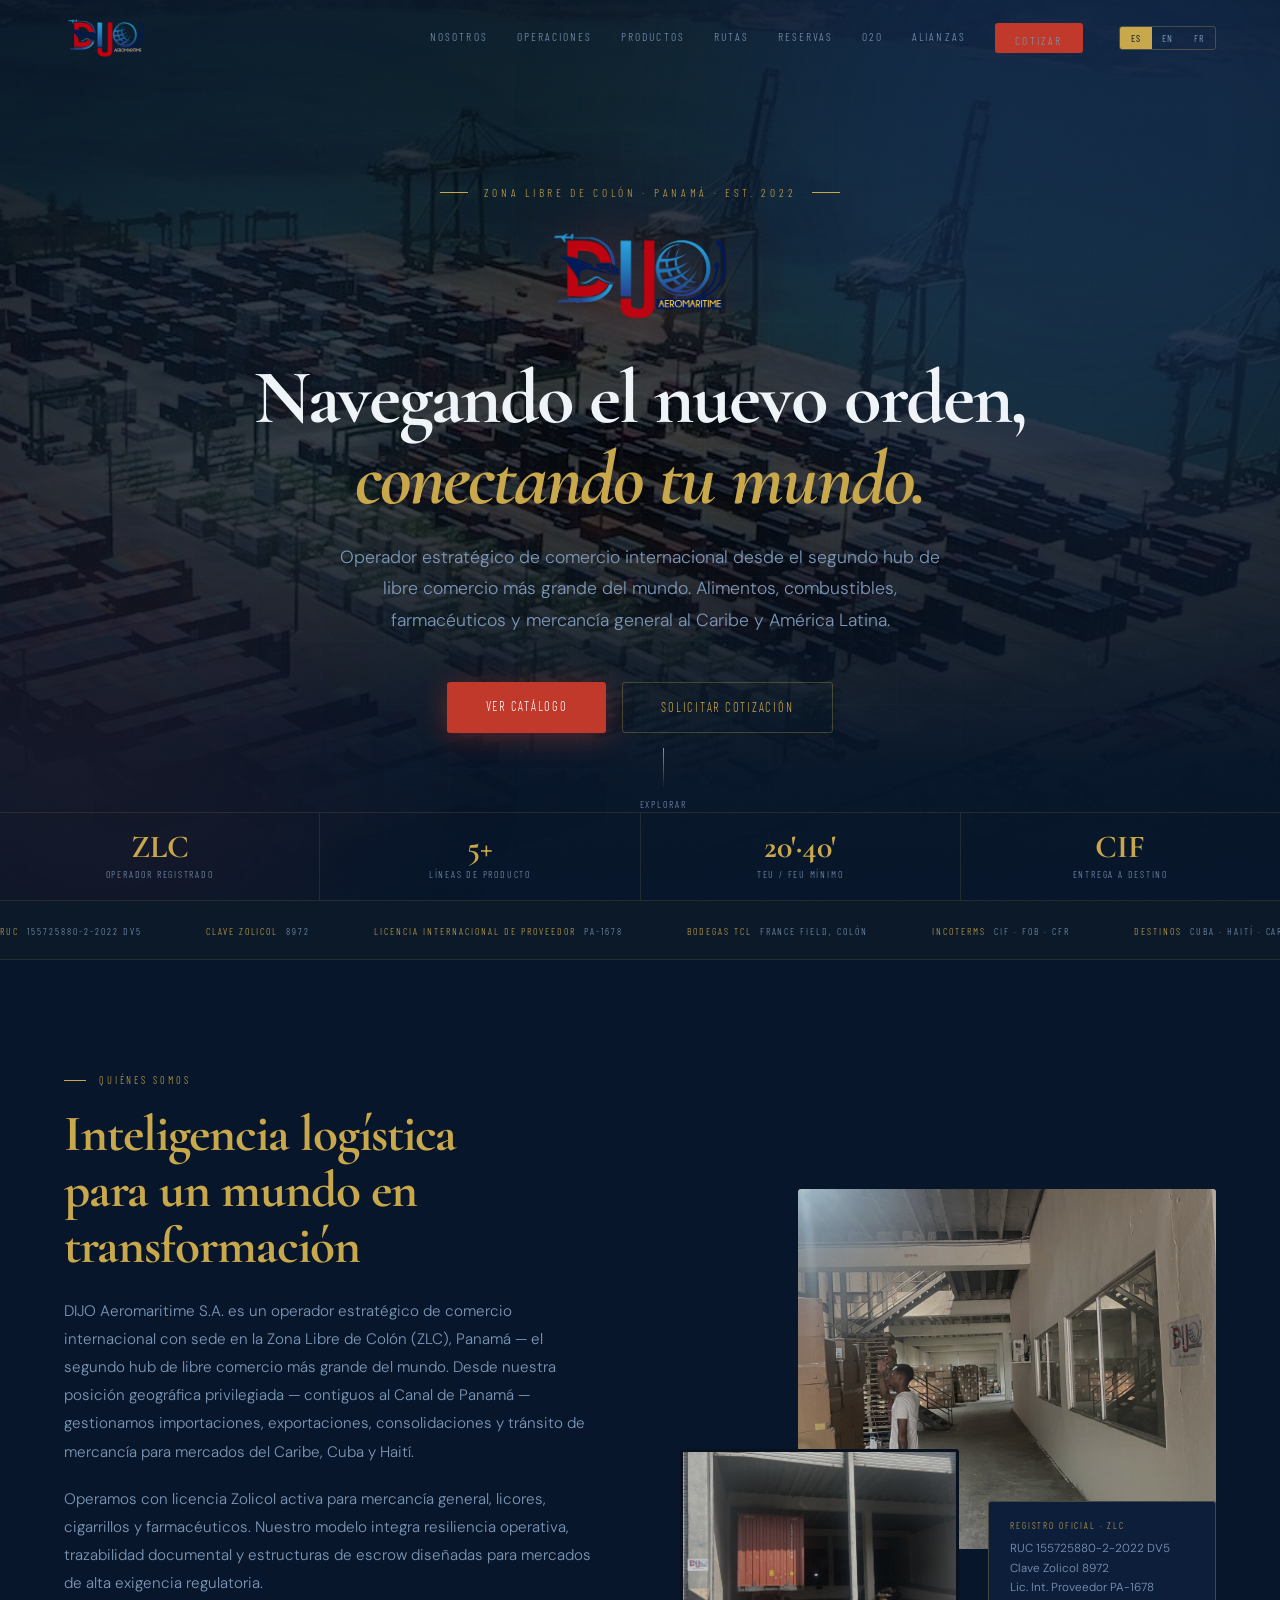
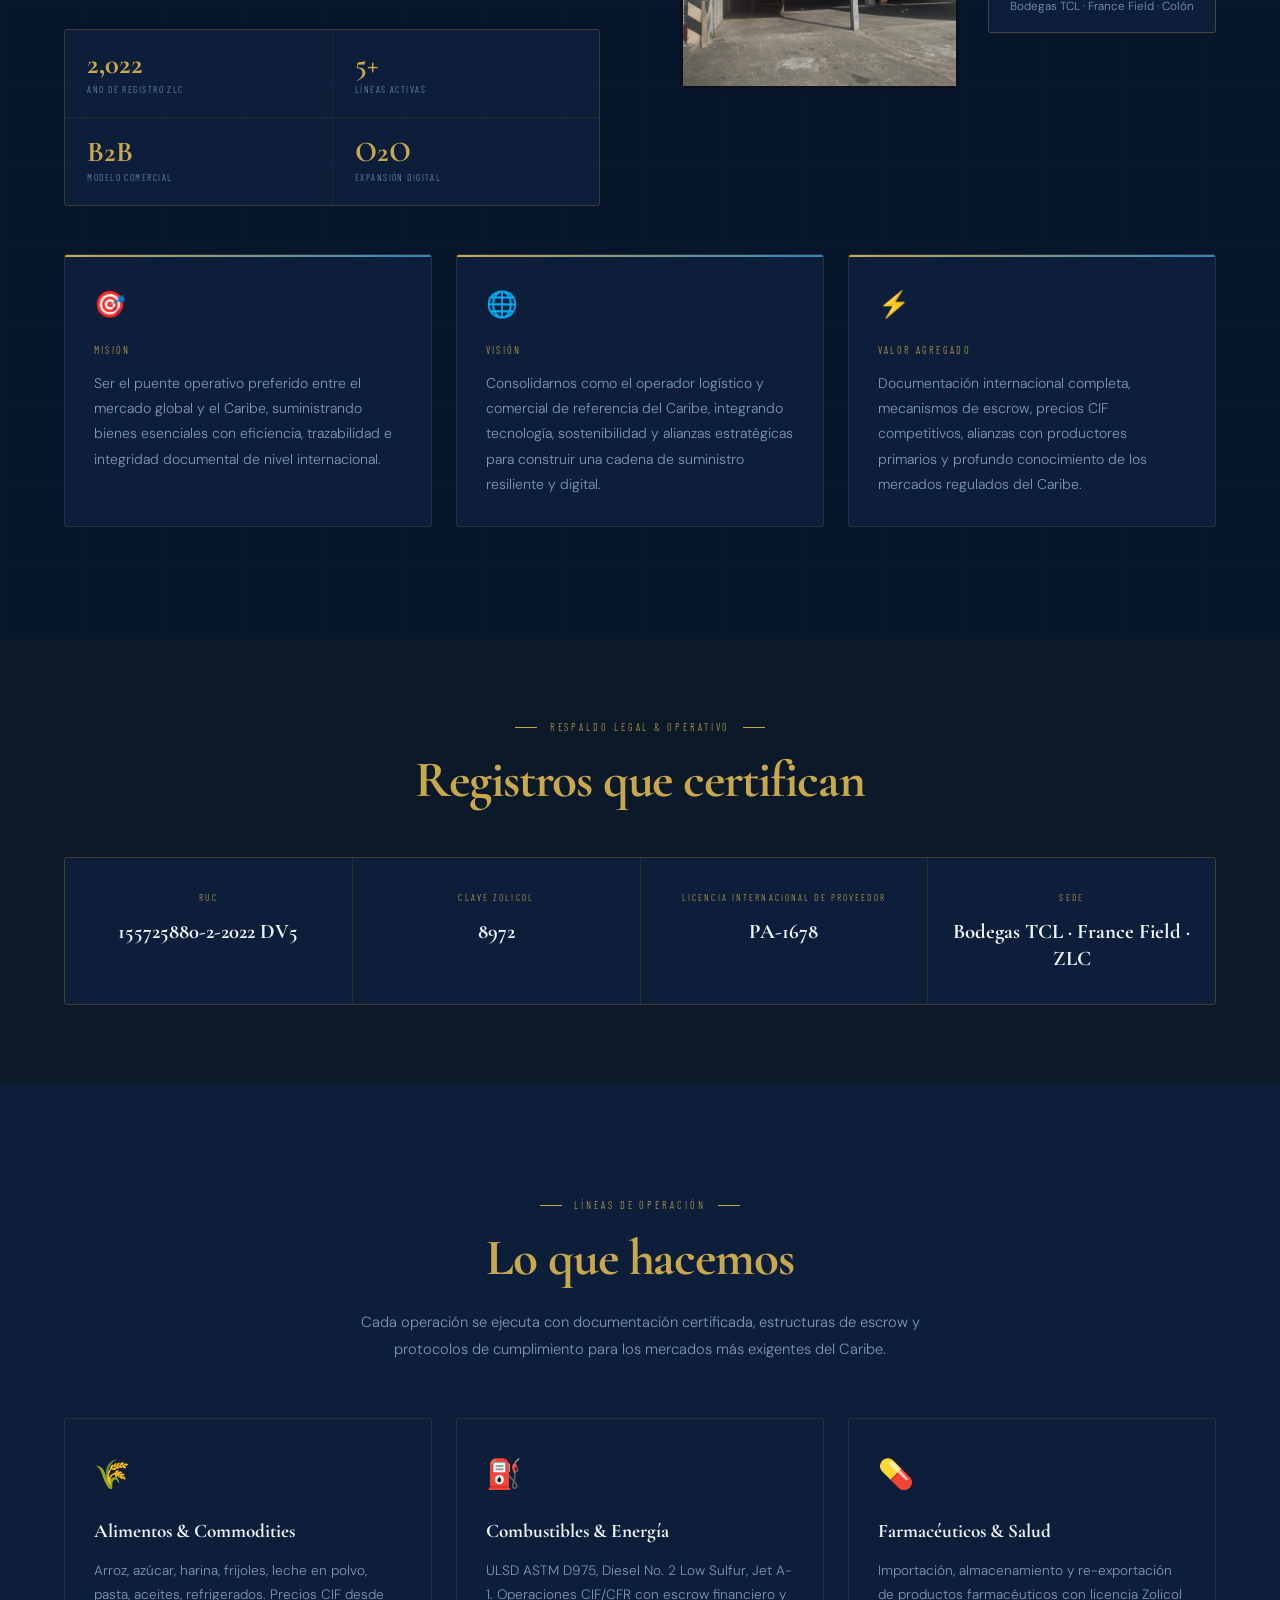
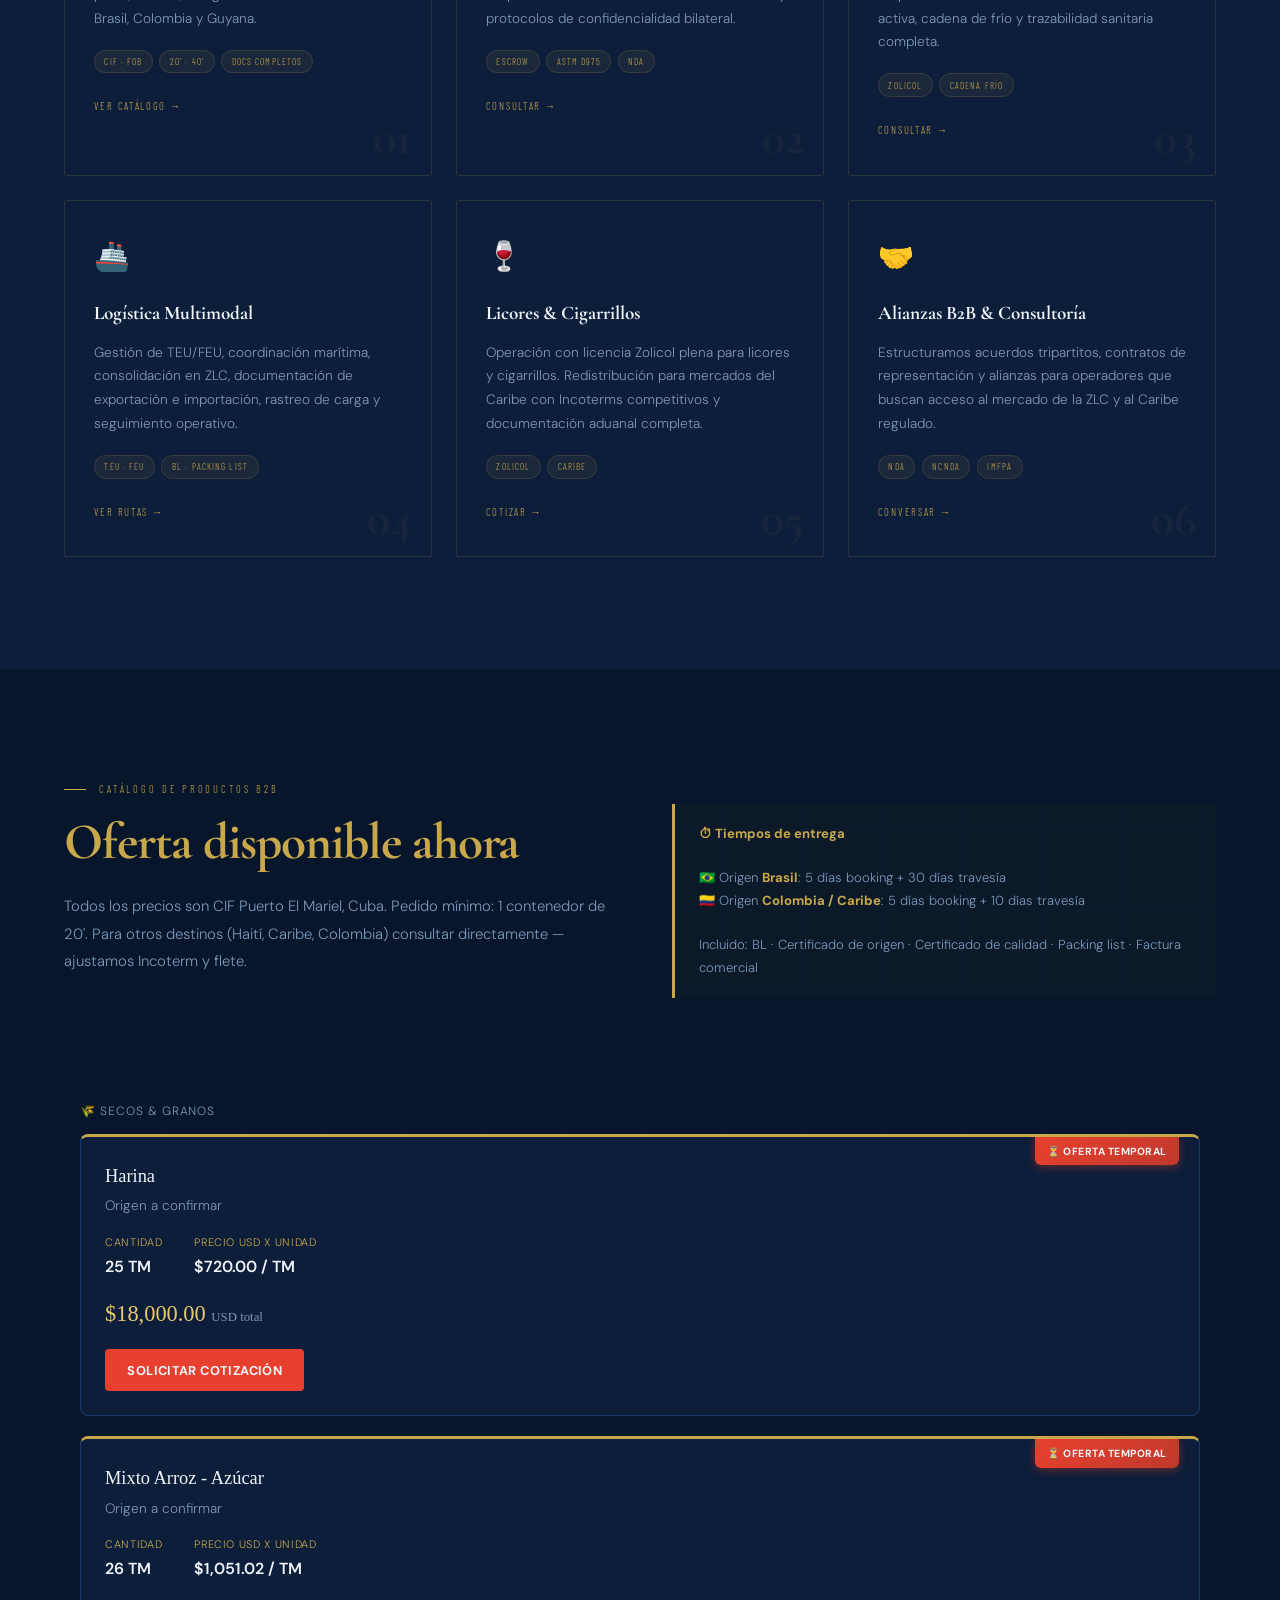
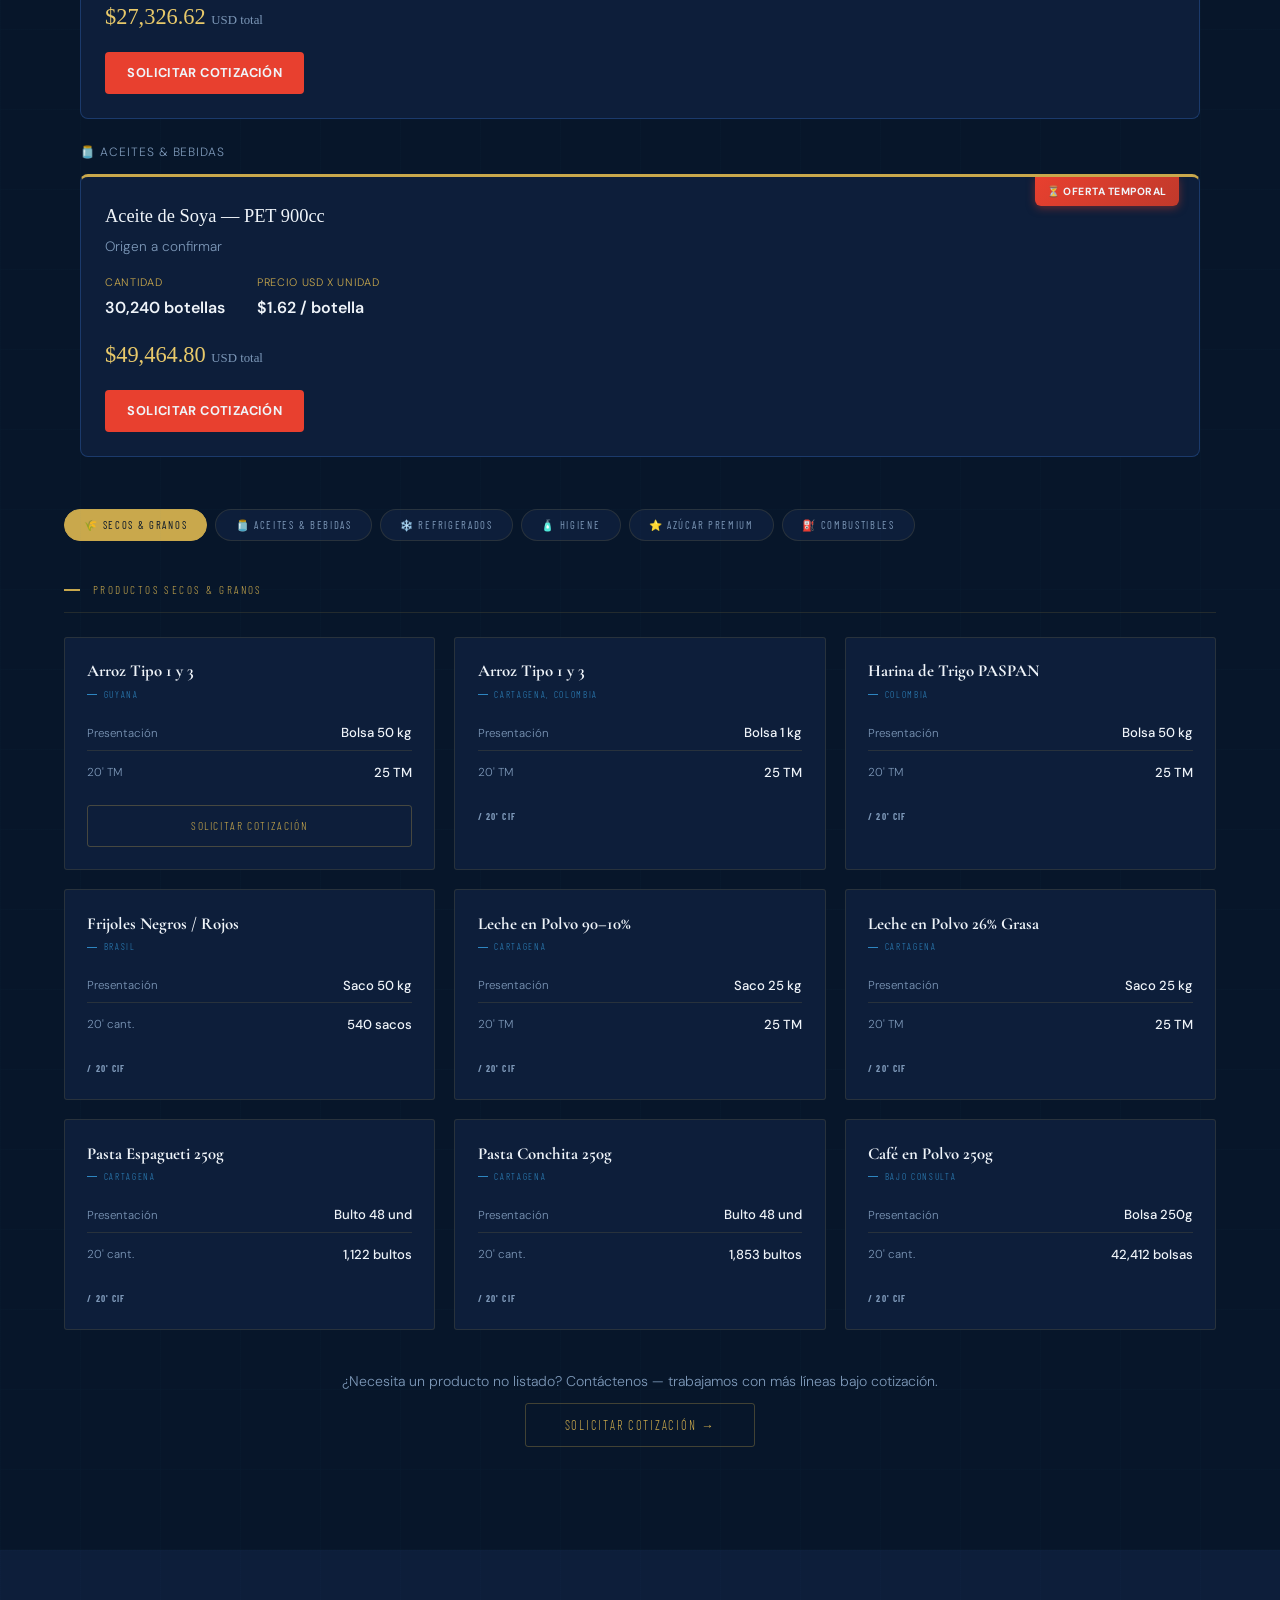
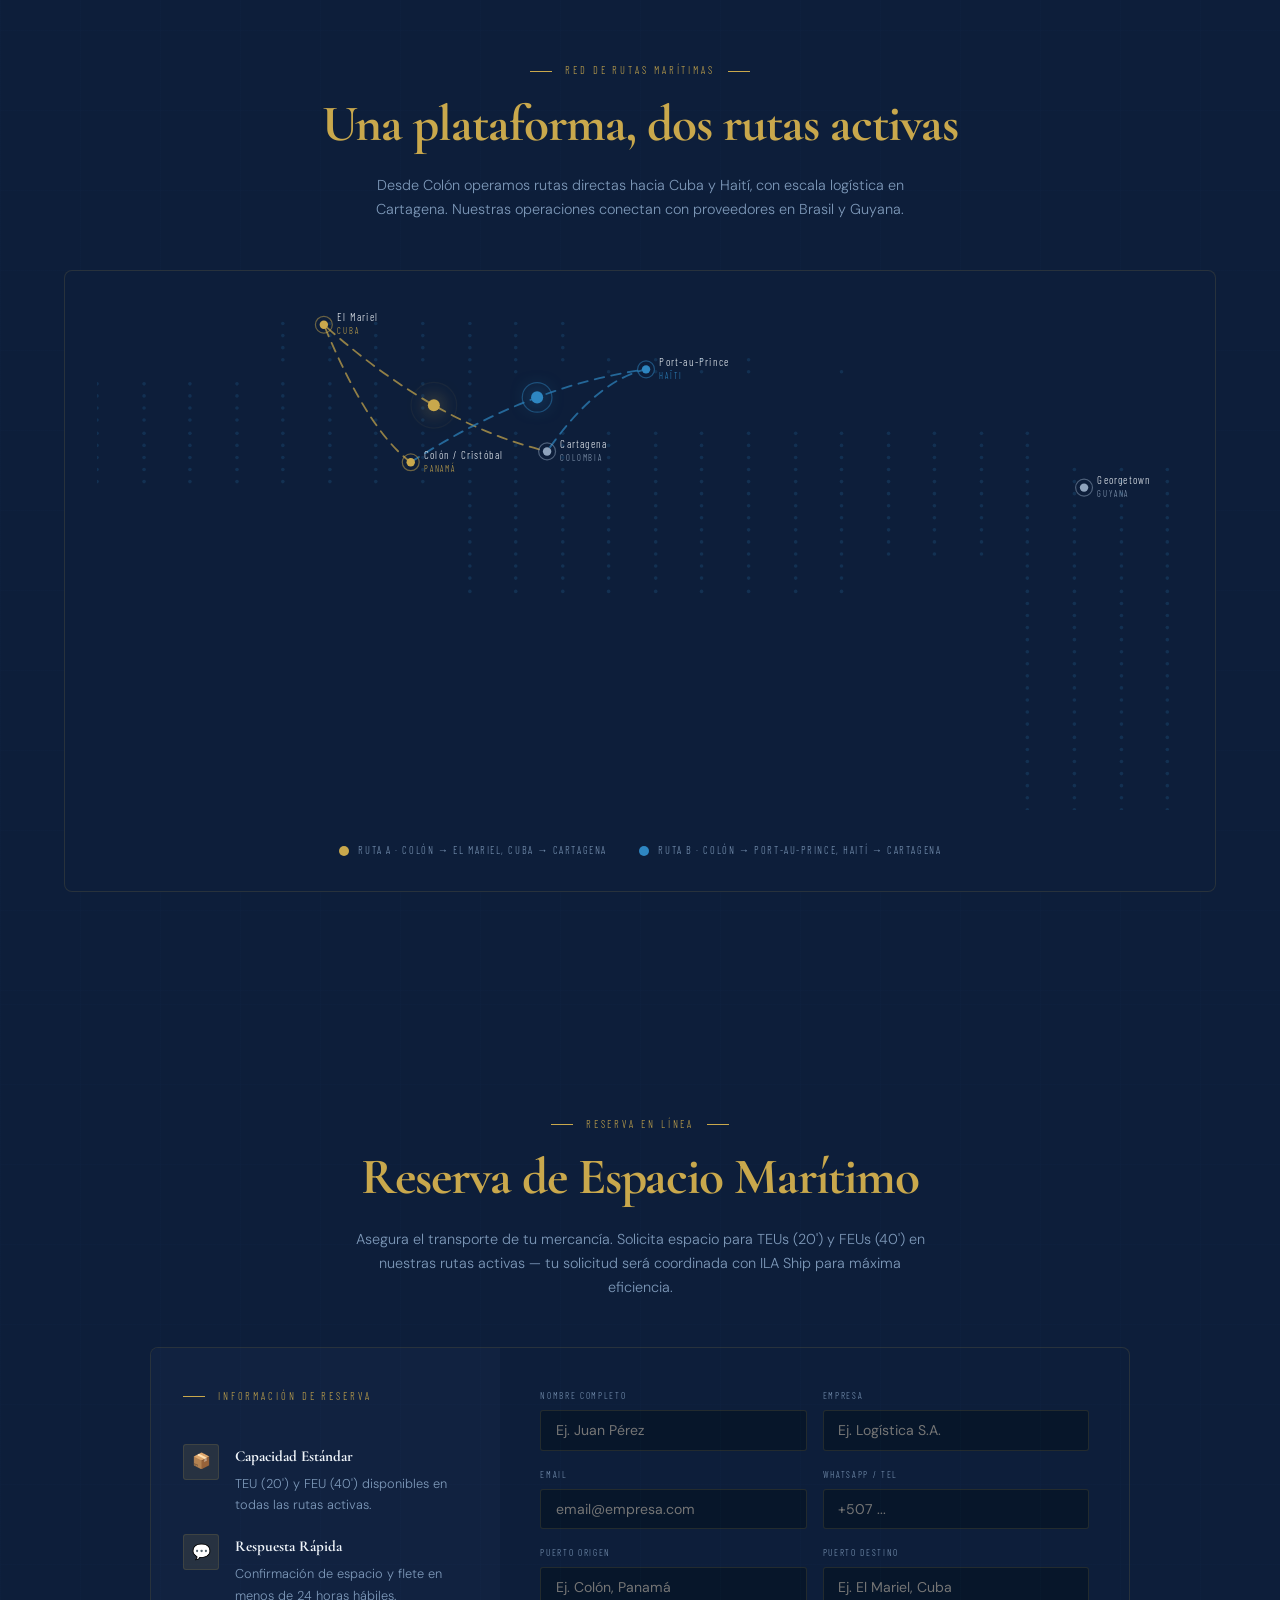
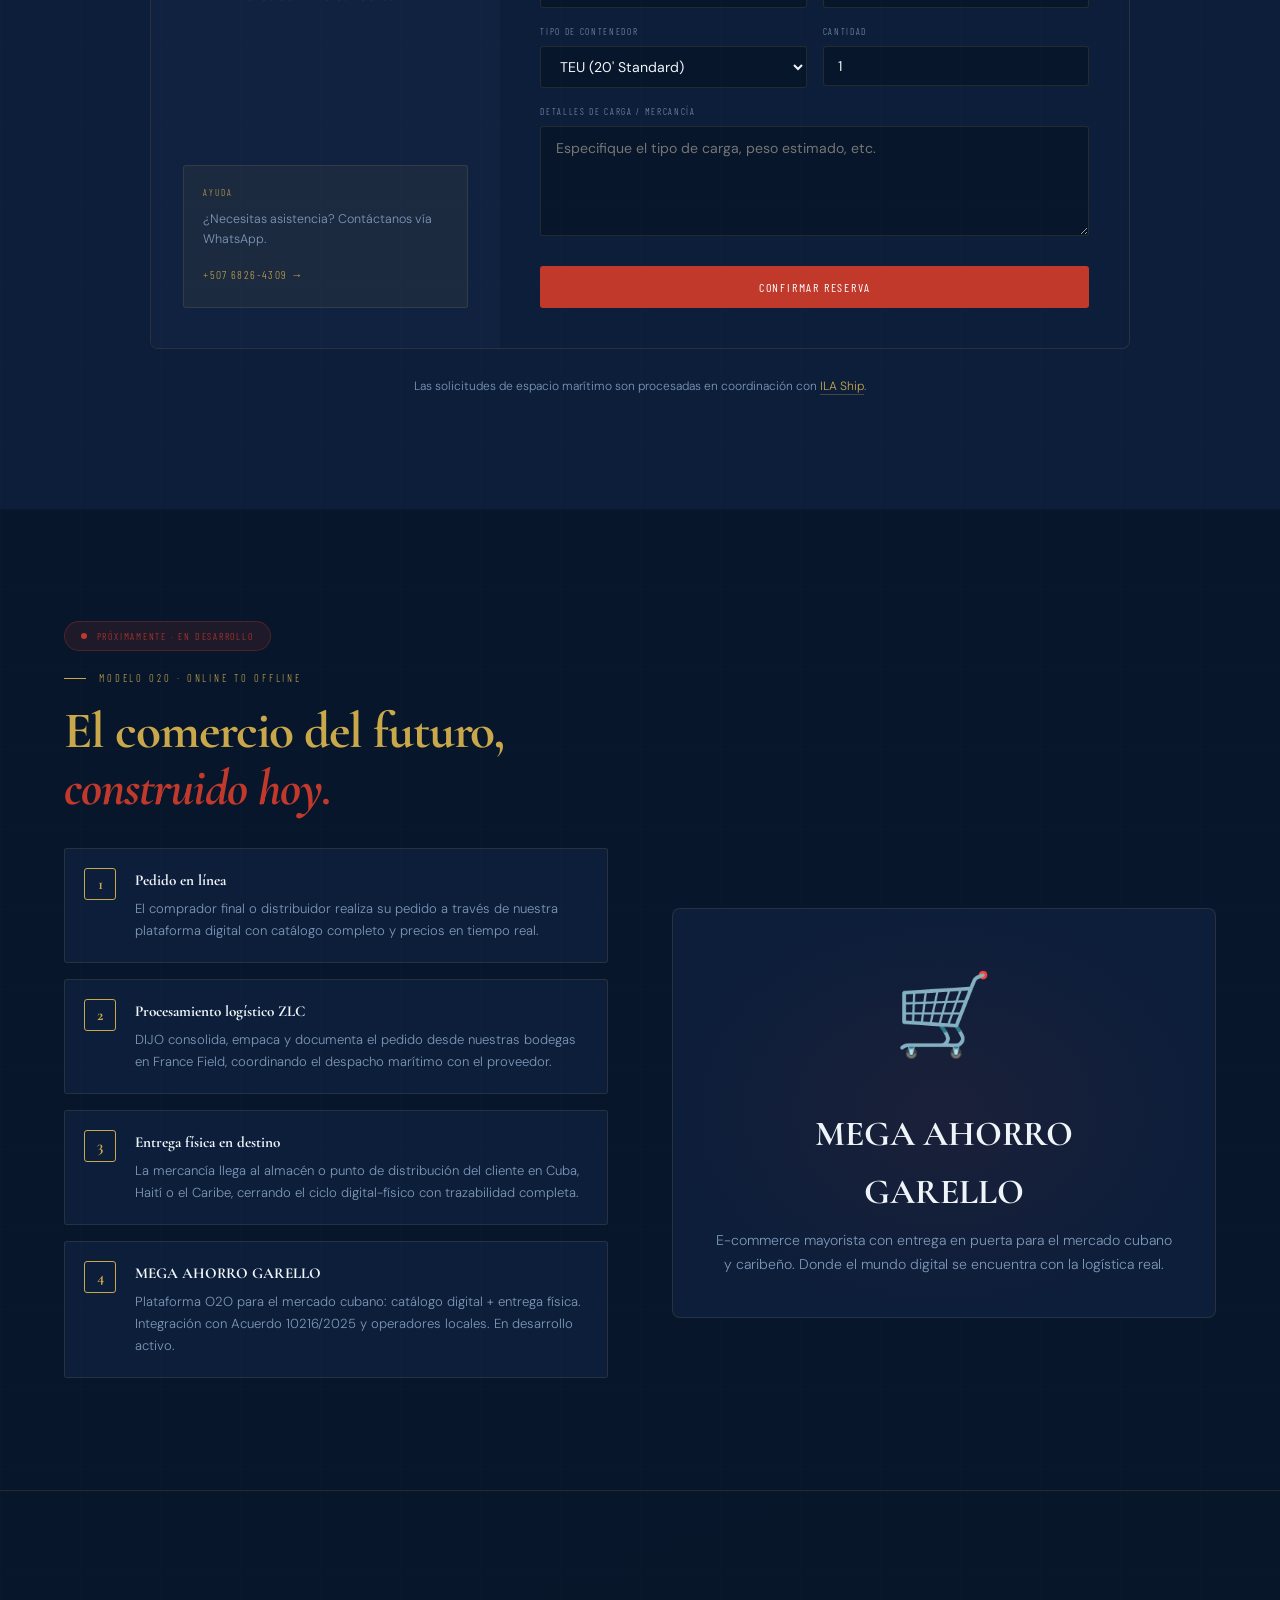
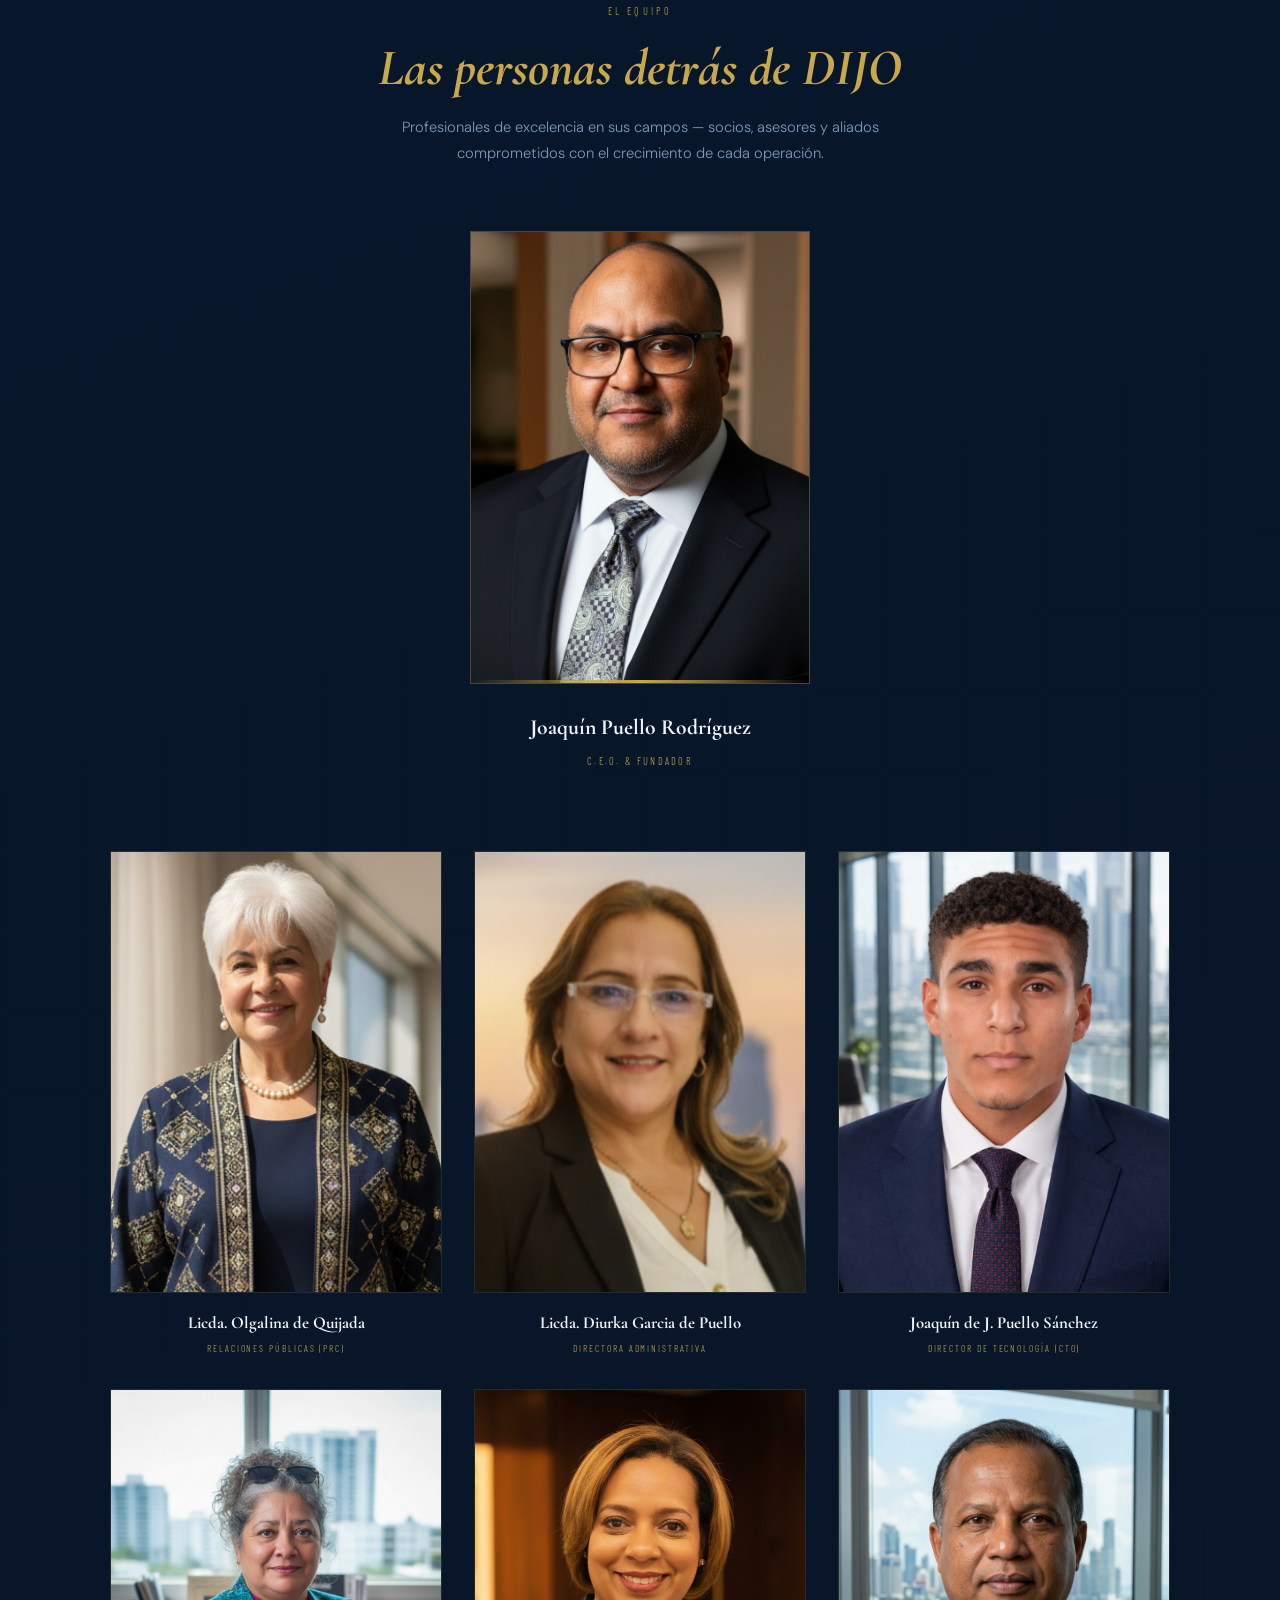
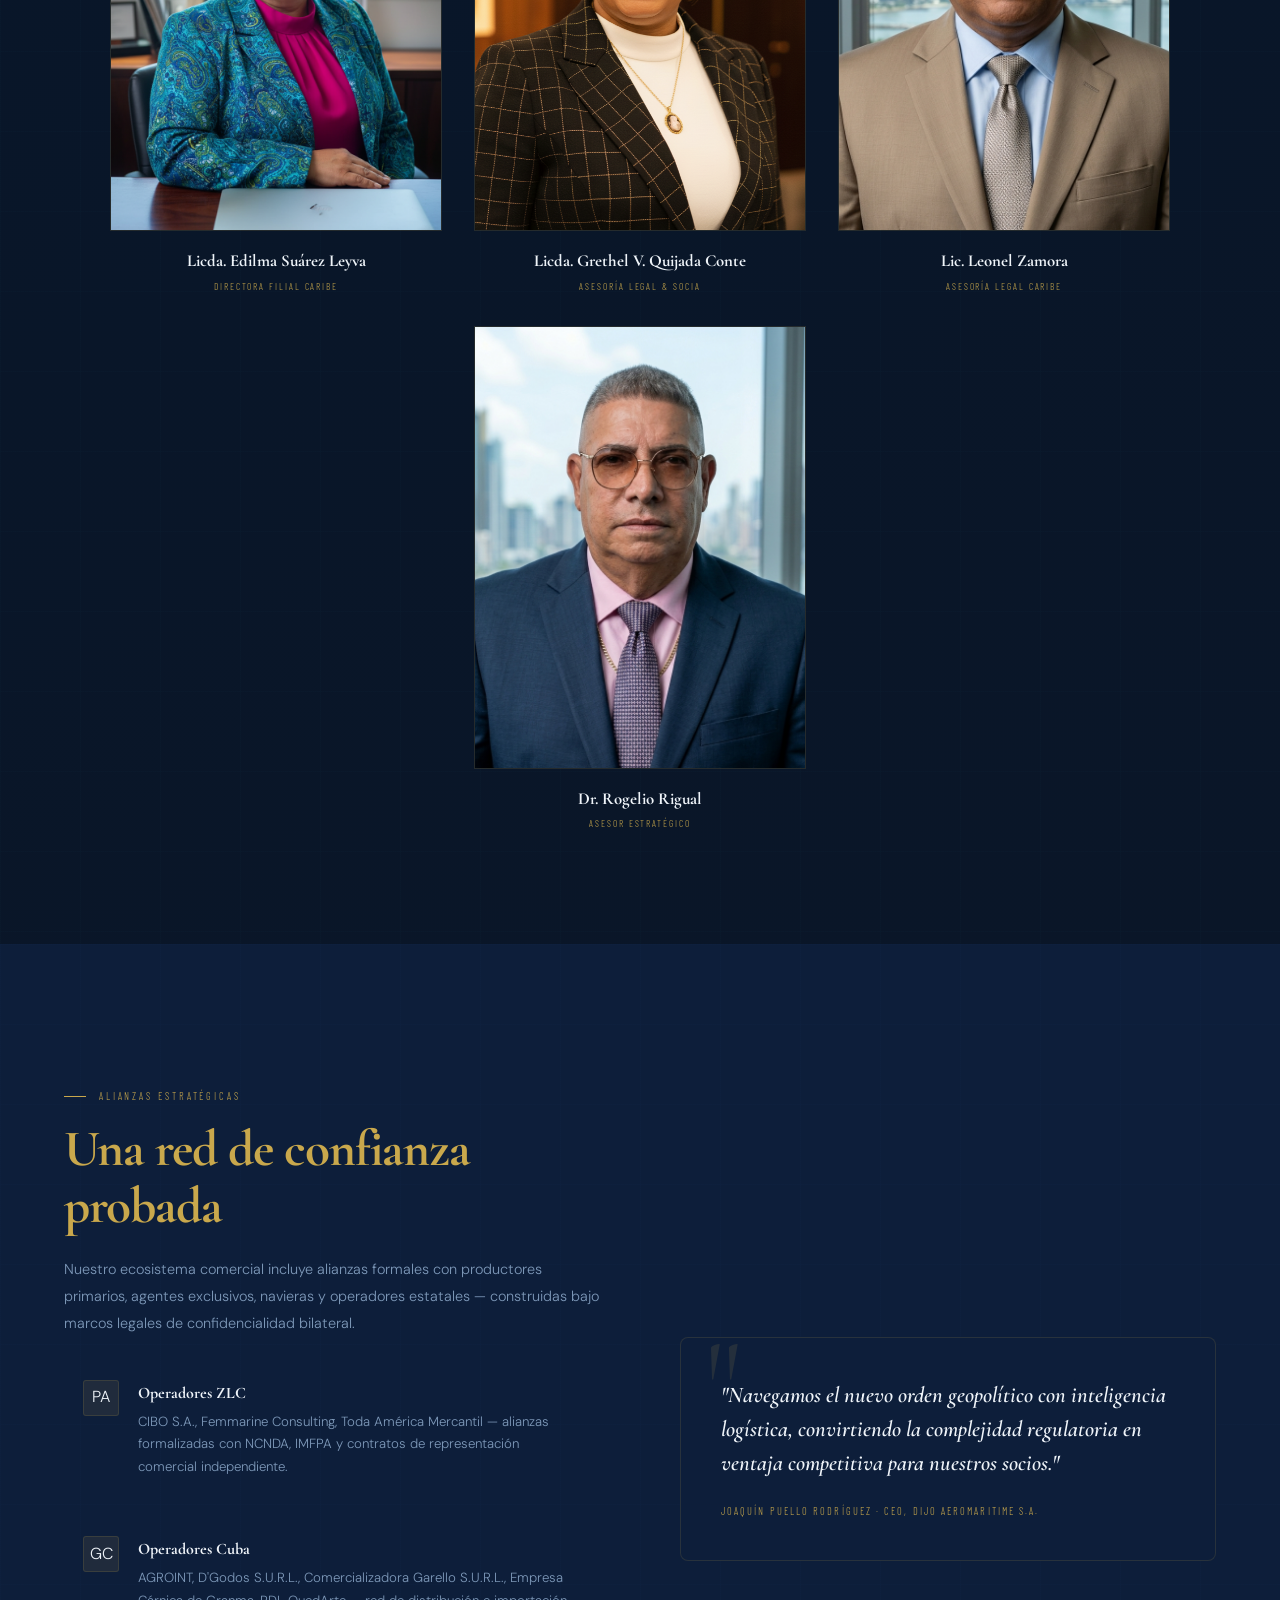
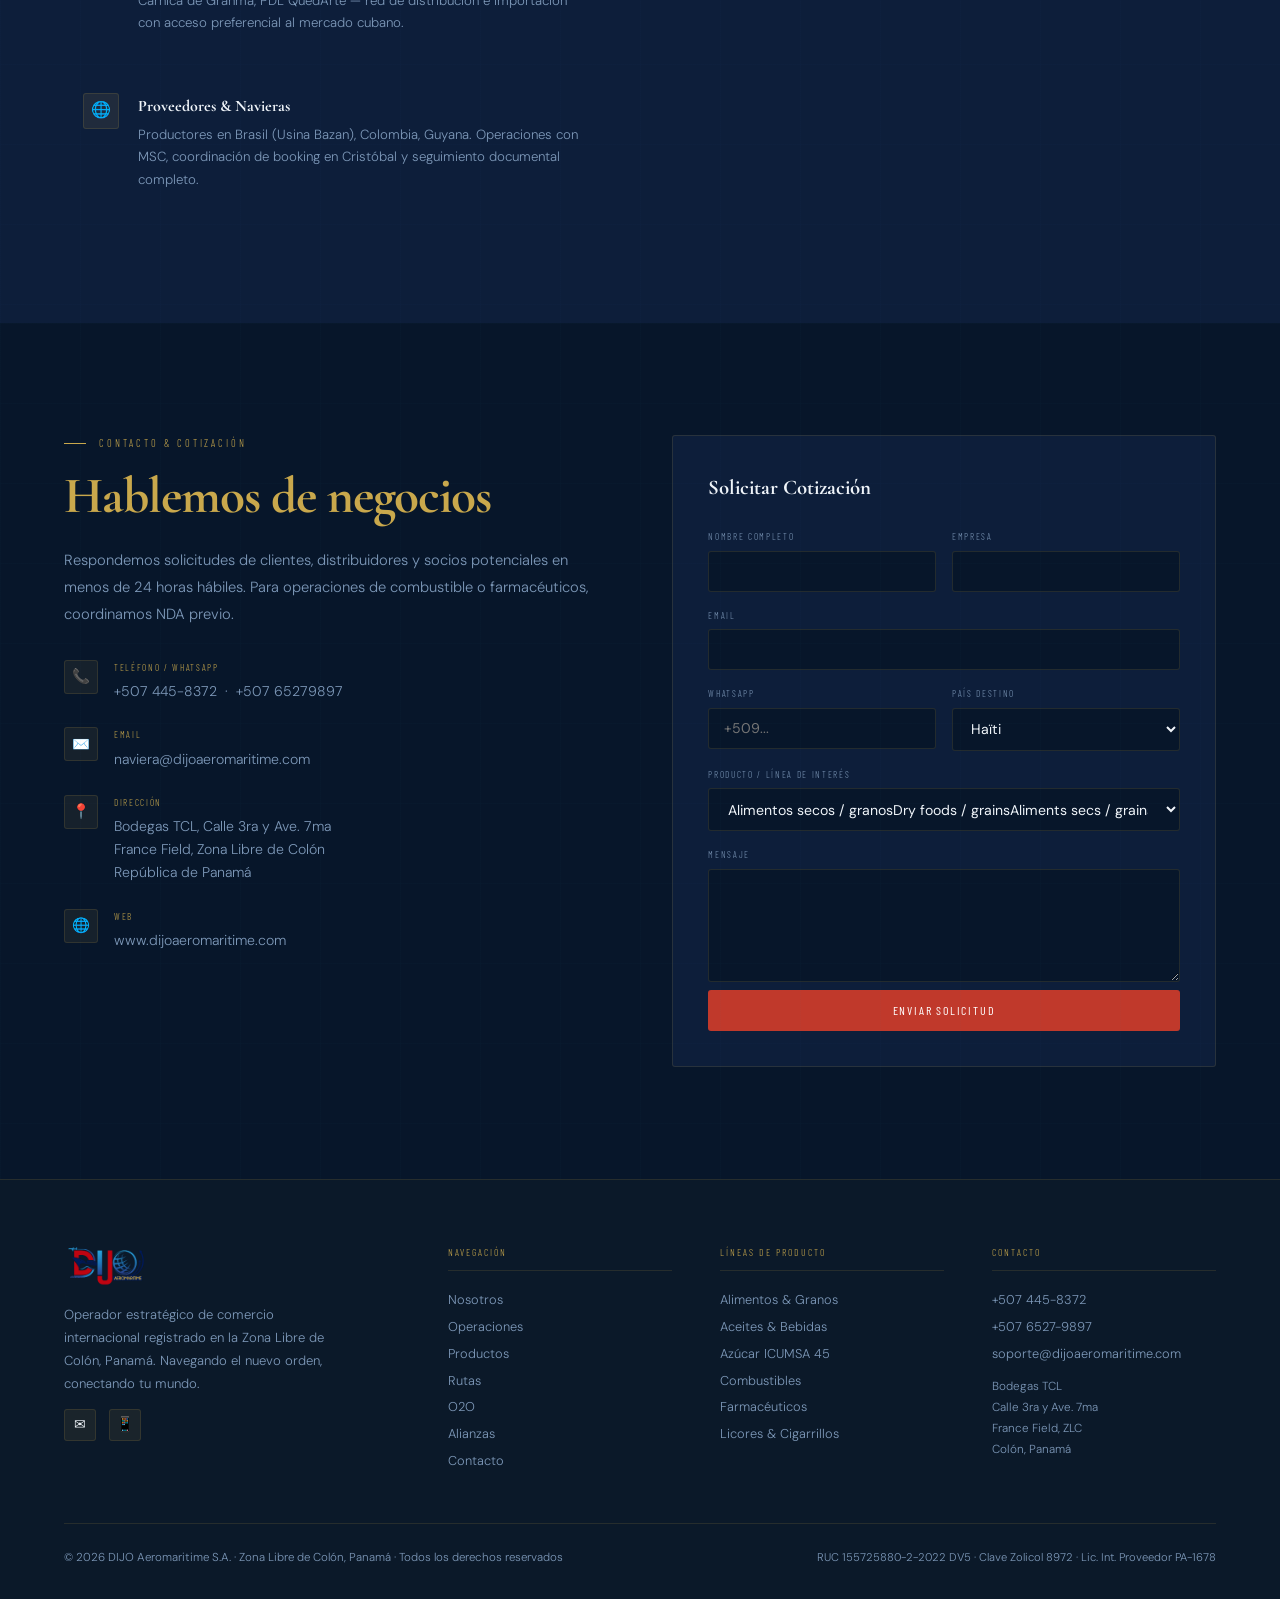
==== commit fc995adb: "Insert new B2B product catalog section Added new product catalog section with styles and items." ====
--- a/index.html
+++ b/index.html
@@ -1550,6 +1550,171 @@
     </div>
   </div>
 
+
+<!--
+  ============================================================================
+  DIJO Aeromaritime — Nuevos ítems de catálogo B2B (v3 — variables reales)
+  Insertar dentro de la sección "Catálogo de Productos B2B" (id="productos")
+
+  Nota para el equipo de desarrollo (CTO):
+  Este bloque usa var(--navy), var(--gold), etc. directamente — asume que
+  esas custom properties ya están declaradas en :root del stylesheet del
+  sitio (tal como las compartió el cliente). Si en el código real tienen
+  otros nombres, solo hay que ajustar las variables del :root de abajo o
+  eliminar este bloque :root y dejar que herede las del sitio.
+  ============================================================================
+-->
+
+<style>
+  /* Quitar este :root si el sitio ya declara estas variables globalmente */
+  :root{
+    --navy:#07162A;
+    --navy2:#0D1E3A;
+    --navy3:#1B3A6B;
+    --navy4:#112240;
+    --red:#C0392B;
+    --red2:#E8402F;
+    --sky:#2E86C1;
+    --sky2:#1A5F8F;
+    --gold:#C9A84C;
+    --gold2:#E8C96A;
+    --gold3:rgba(201,168,76,.08);
+    --white:#EFF4F9;
+    --muted:#7D98B8;
+    --faint:#0B1929;
+  }
+
+  .oferta-wrap{background:var(--navy);padding:2rem 1rem;font-family:inherit}
+
+  .grupo-titulo{
+    color:var(--muted);
+    font-size:.75rem;
+    text-transform:uppercase;
+    letter-spacing:.08em;
+    margin:1.5rem 0 .75rem;
+  }
+
+  .oferta-card{
+    position:relative;
+    background:var(--navy2);
+    border:1px solid var(--navy3);
+    border-top:3px solid var(--gold);
+    border-radius:8px;
+    padding:1.5rem;
+    margin-bottom:1.25rem;
+    overflow:hidden;
+  }
+
+  .badge-temporal{
+    position:absolute;
+    top:0;
+    right:1.25rem;
+    background:linear-gradient(135deg,var(--red2),var(--red));
+    color:var(--white);
+    font-size:.65rem;
+    font-weight:700;
+    text-transform:uppercase;
+    letter-spacing:.05em;
+    padding:.35rem .75rem;
+    border-radius:0 0 6px 6px;
+    box-shadow:0 2px 8px rgba(192,57,43,.5);
+    animation:pulse-glow 2s ease-in-out infinite;
+  }
+  @keyframes pulse-glow{
+    0%,100%{box-shadow:0 2px 8px rgba(192,57,43,.5)}
+    50%{box-shadow:0 2px 14px rgba(232,64,47,.85)}
+  }
+
+  .oferta-nombre{
+    font-family:Georgia,'Times New Roman',serif;
+    color:var(--white);
+    font-size:1.15rem;
+    margin:0 0 .25rem;
+  }
+
+  .oferta-origen{color:var(--muted);font-size:.85rem;margin-bottom:1rem}
+
+  .oferta-specs{display:flex;flex-wrap:wrap;gap:2rem;margin-bottom:1rem}
+
+  .spec-label{
+    display:block;
+    color:var(--gold);
+    font-size:.68rem;
+    text-transform:uppercase;
+    letter-spacing:.06em;
+    margin-bottom:.15rem;
+  }
+  .spec-value{color:var(--white);font-size:1rem;font-weight:600}
+
+  .oferta-precio{
+    font-family:Georgia,'Times New Roman',serif;
+    color:var(--gold2);
+    font-size:1.4rem;
+    margin:0 0 1rem;
+  }
+  .oferta-precio small{color:var(--muted);font-family:inherit;font-size:.8rem;font-weight:400}
+
+  .cta-btn{
+    display:inline-block;
+    background:var(--red2);
+    color:var(--white);
+    text-decoration:none;
+    font-size:.8rem;
+    font-weight:700;
+    letter-spacing:.03em;
+    text-transform:uppercase;
+    padding:.65rem 1.4rem;
+    border-radius:4px;
+    transition:background .2s ease;
+  }
+  .cta-btn:hover{background:var(--red)}
+</style>
+
+<div class="oferta-wrap">
+
+  <p class="grupo-titulo">🌾 Secos &amp; Granos</p>
+
+  <div class="oferta-card">
+    <span class="badge-temporal">⏳ Oferta Temporal</span>
+    <p class="oferta-nombre">Harina</p>
+    <p class="oferta-origen">Origen a confirmar</p>
+    <div class="oferta-specs">
+      <div><span class="spec-label">Cantidad</span><span class="spec-value">25 TM</span></div>
+      <div><span class="spec-label">Precio USD x Unidad</span><span class="spec-value">$720.00 / TM</span></div>
+    </div>
+    <p class="oferta-precio">$18,000.00 <small>USD total</small></p>
+    <a href="#contacto" class="cta-btn">Solicitar Cotización</a>
+  </div>
+
+  <div class="oferta-card">
+    <span class="badge-temporal">⏳ Oferta Temporal</span>
+    <p class="oferta-nombre">Mixto Arroz - Azúcar</p>
+    <p class="oferta-origen">Origen a confirmar</p>
+    <div class="oferta-specs">
+      <div><span class="spec-label">Cantidad</span><span class="spec-value">26 TM</span></div>
+      <div><span class="spec-label">Precio USD x Unidad</span><span class="spec-value">$1,051.02 / TM</span></div>
+    </div>
+    <p class="oferta-precio">$27,326.62 <small>USD total</small></p>
+    <a href="#contacto" class="cta-btn">Solicitar Cotización</a>
+  </div>
+
+  <p class="grupo-titulo">🫙 Aceites &amp; Bebidas</p>
+
+  <div class="oferta-card">
+    <span class="badge-temporal">⏳ Oferta Temporal</span>
+    <p class="oferta-nombre">Aceite de Soya — PET 900cc</p>
+    <p class="oferta-origen">Origen a confirmar</p>
+    <div class="oferta-specs">
+      <div><span class="spec-label">Cantidad</span><span class="spec-value">30,240 botellas</span></div>
+      <div><span class="spec-label">Precio USD x Unidad</span><span class="spec-value">$1.62 / botella</span></div>
+    </div>
+    <p class="oferta-precio">$49,464.80 <small>USD total</small></p>
+    <a href="#contacto" class="cta-btn">Solicitar Cotización</a>
+  </div>
+
+</div>
+
+   
   <!-- TABS -->
   <div class="cat-tabs rv">
     <button class="cat-tab active" data-cat="secos"><span data-es>🌾 Secos &amp; Granos</span><span data-en>🌾 Dry &amp; Grains</span><span data-fr>🌾 Secs &amp; Grains</span></button>
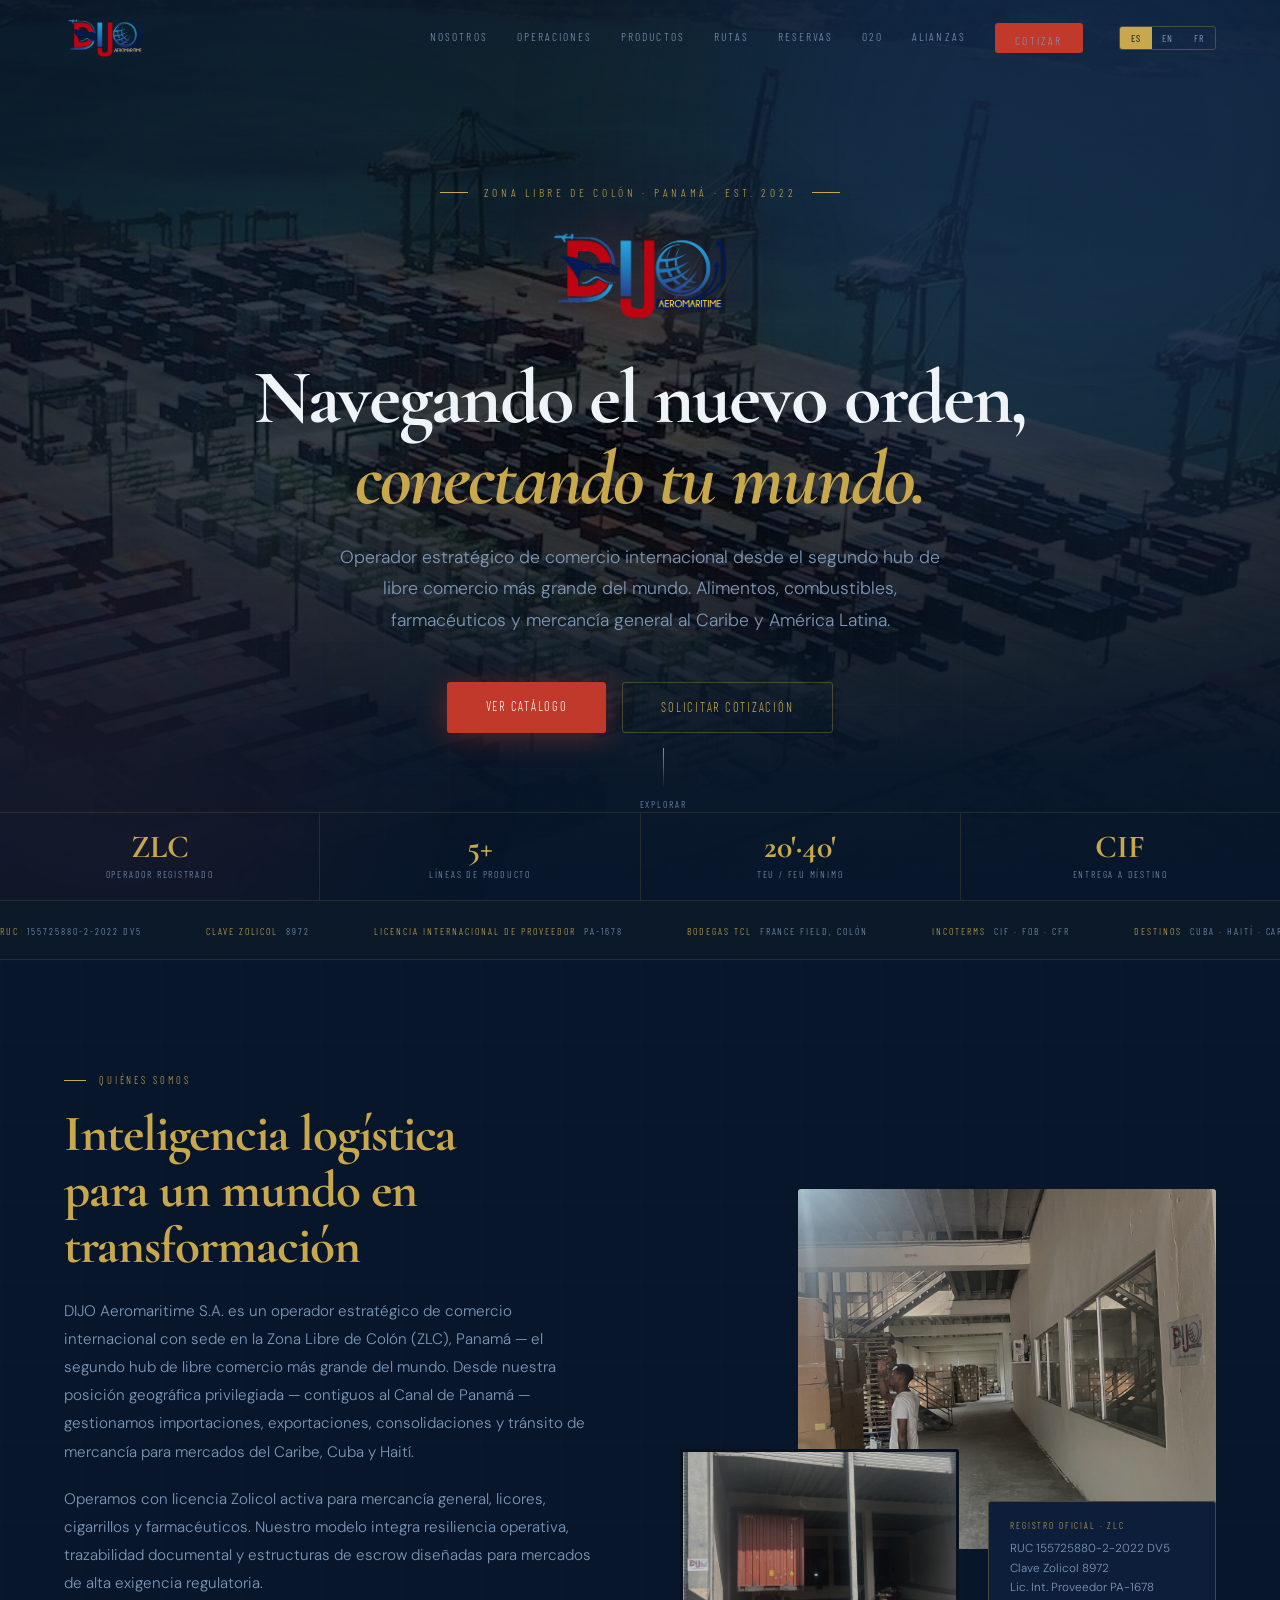
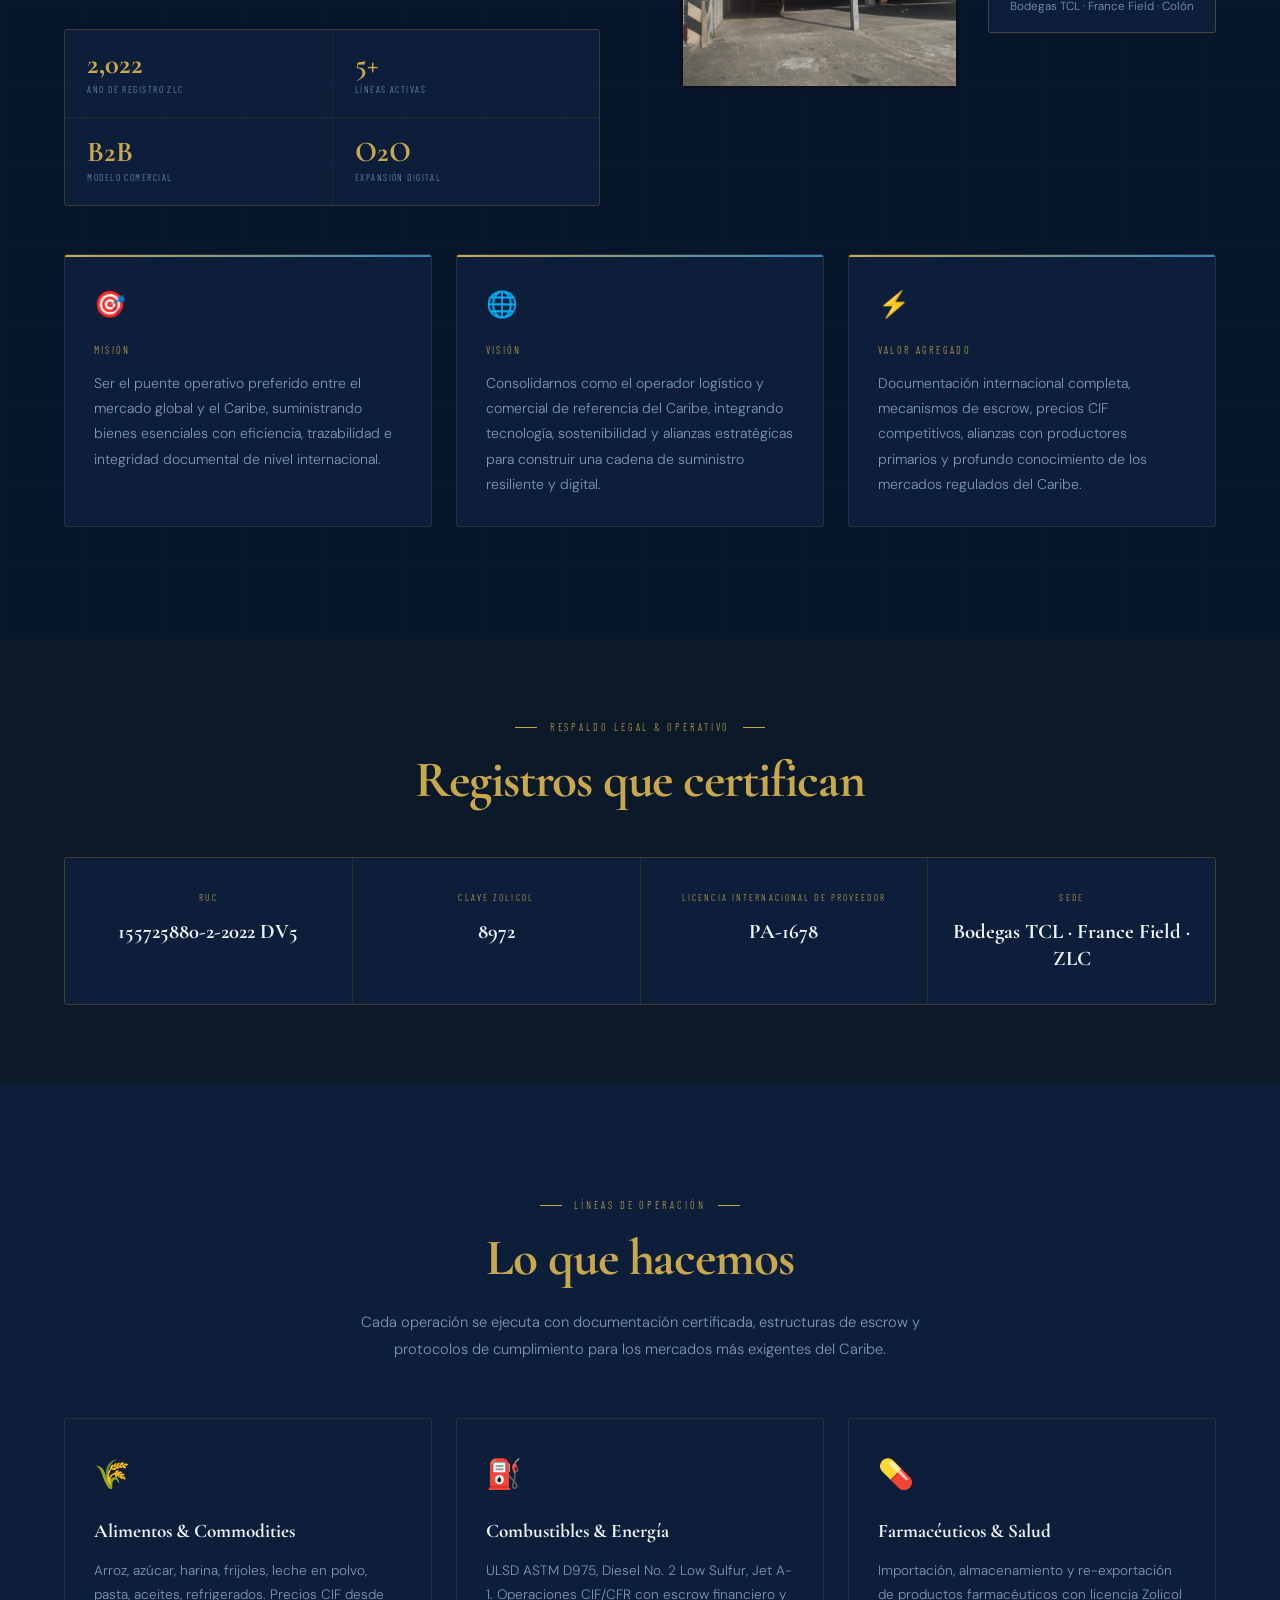
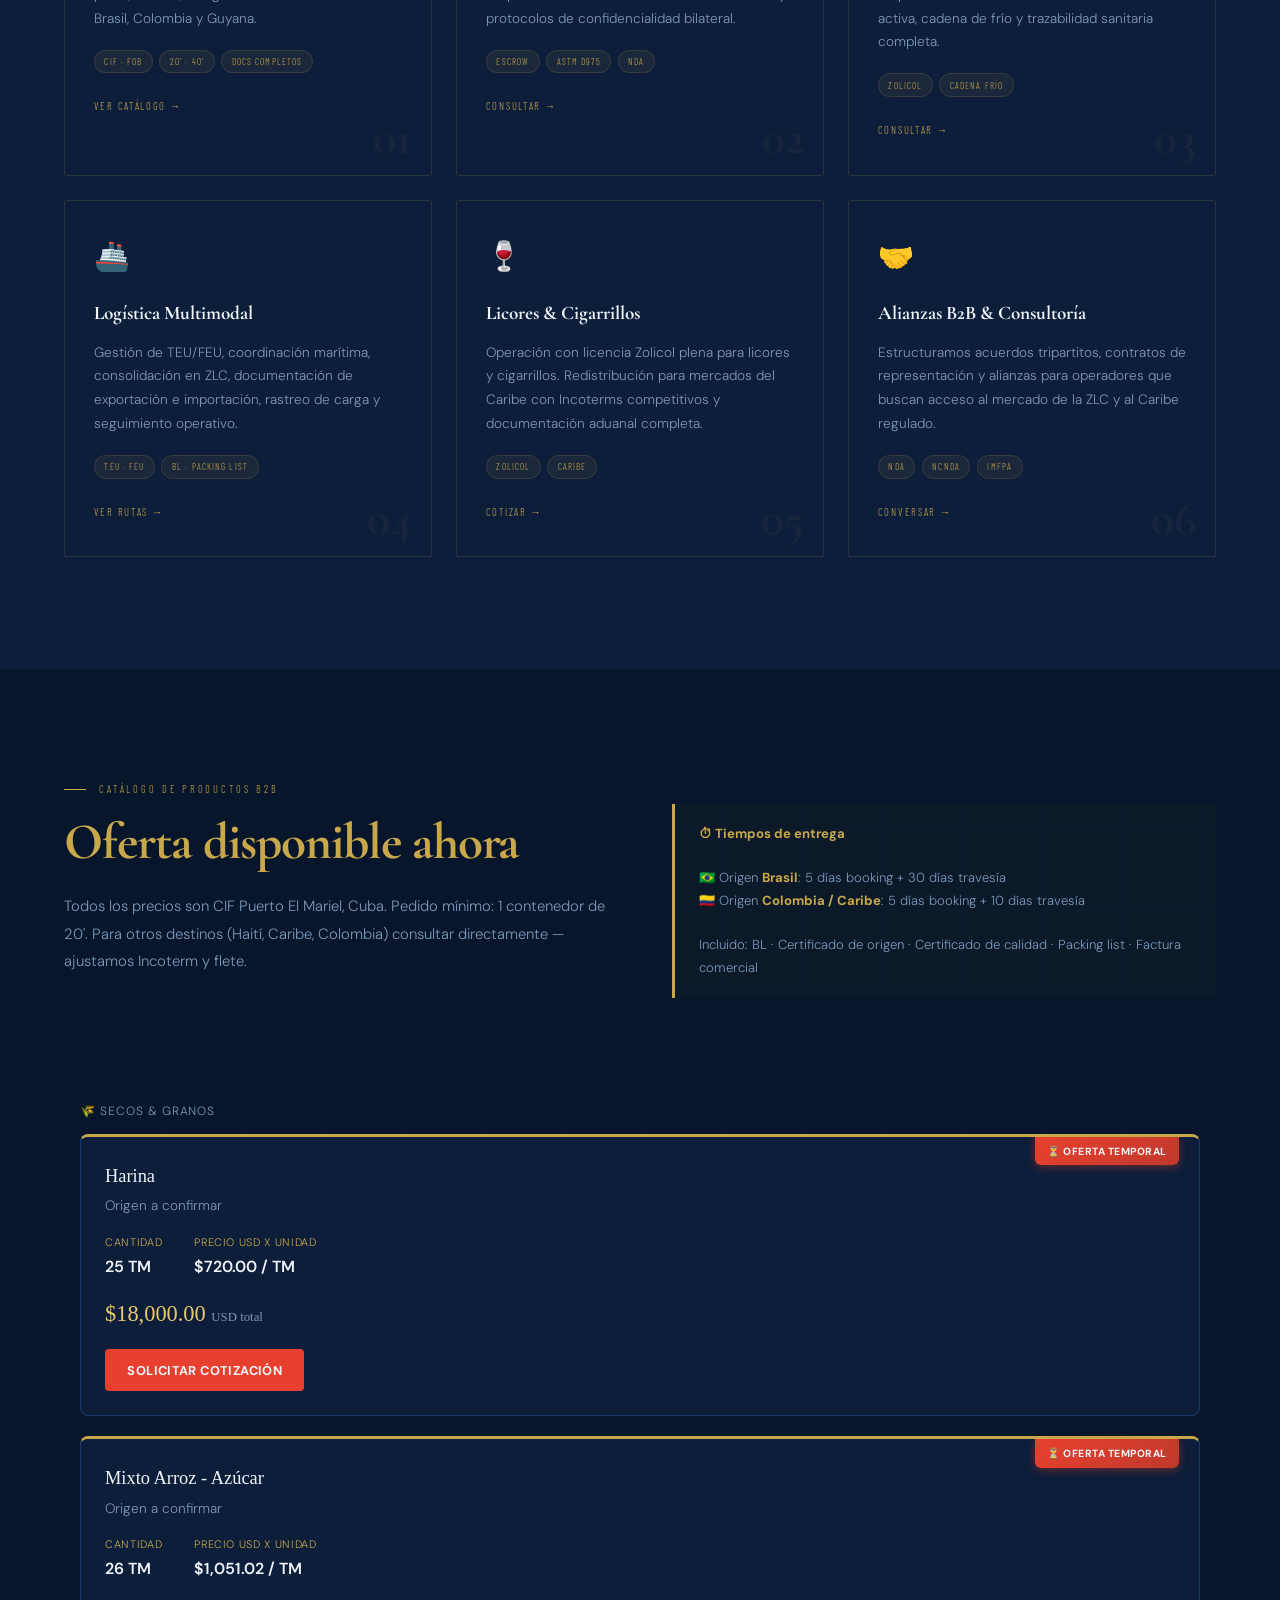
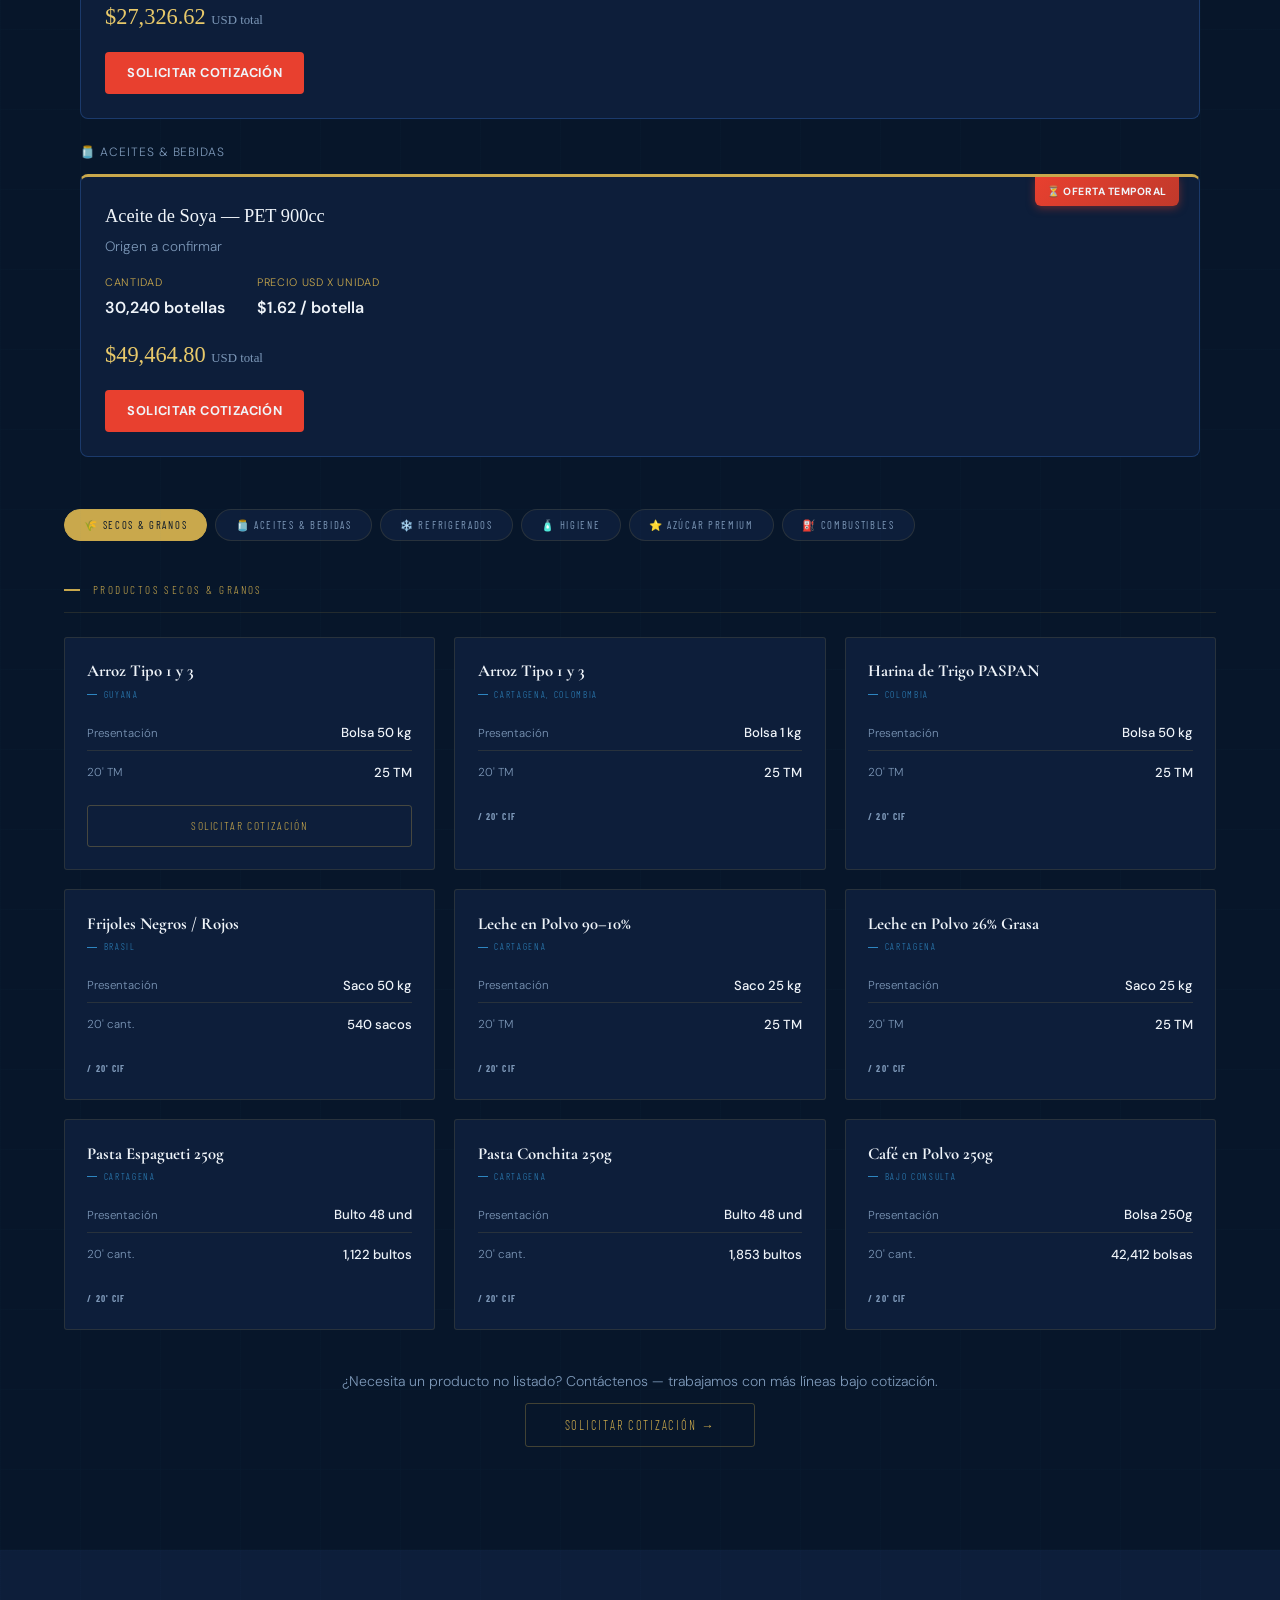
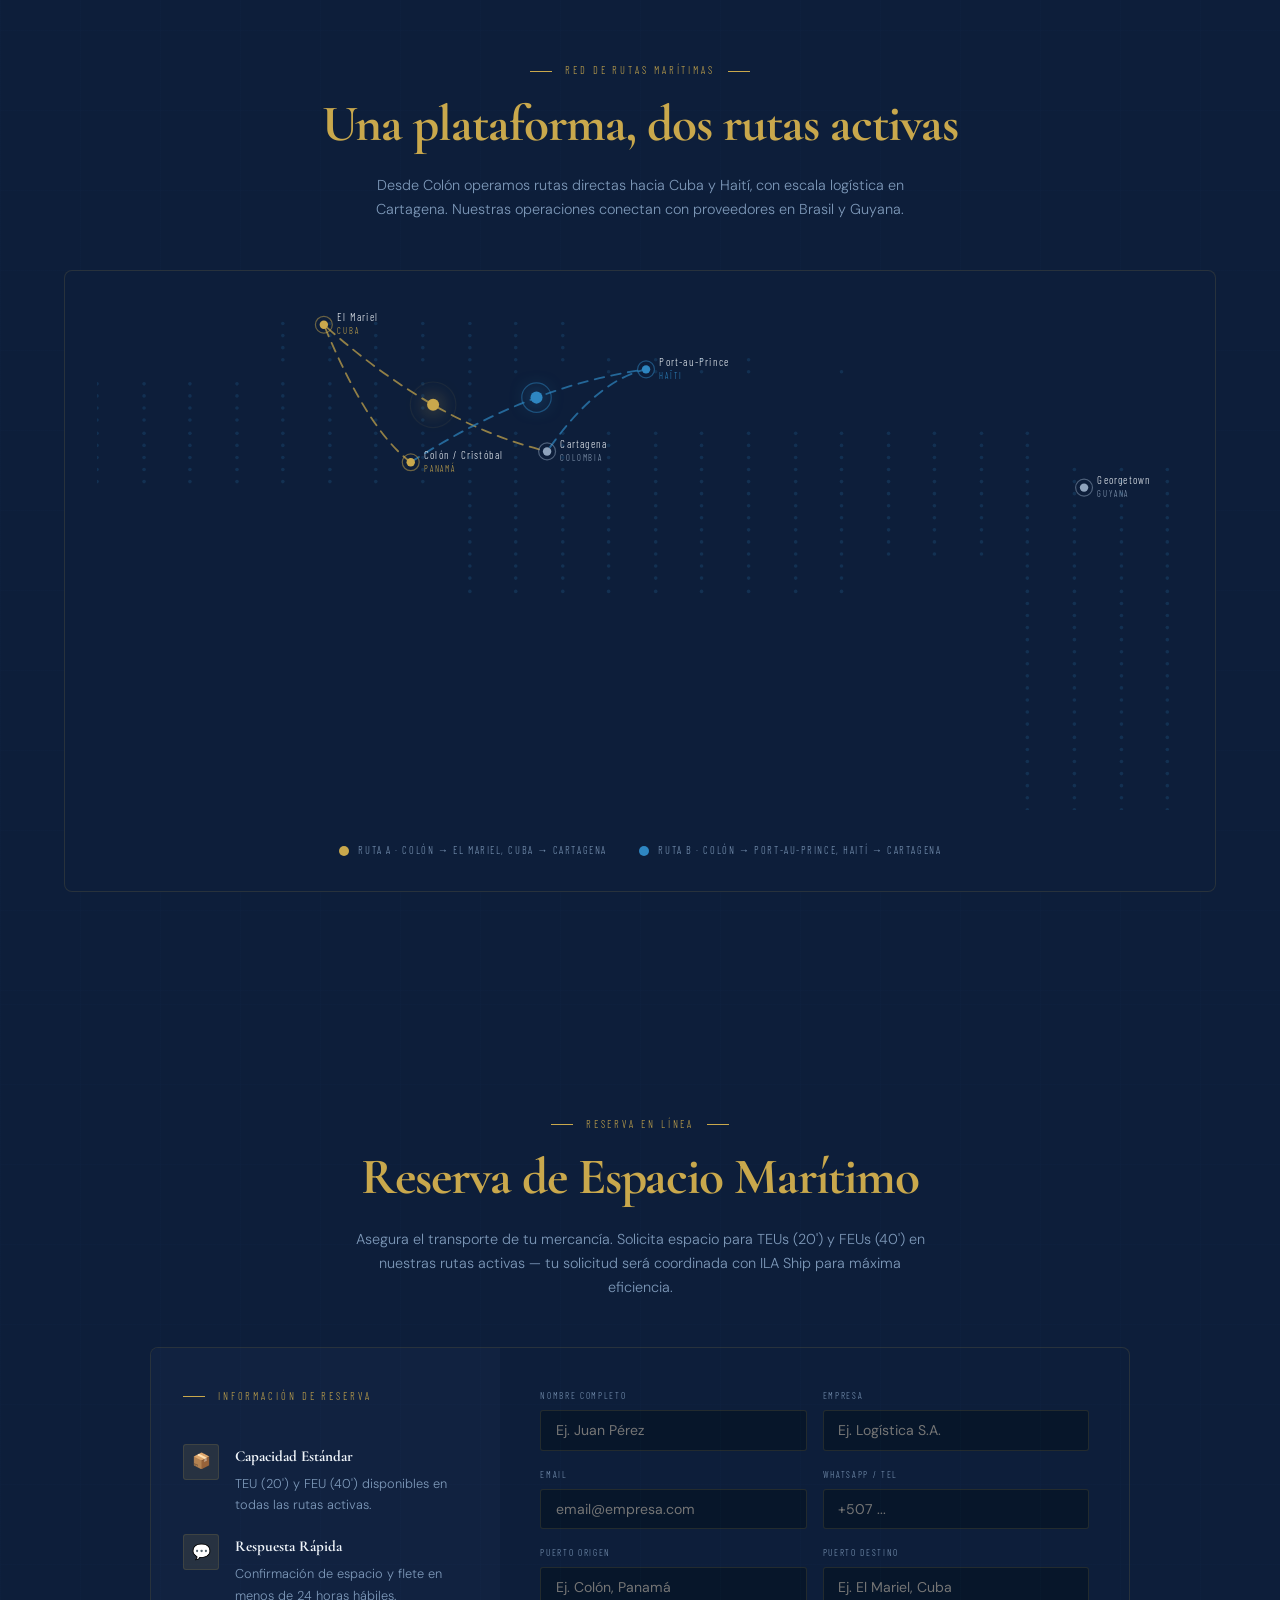
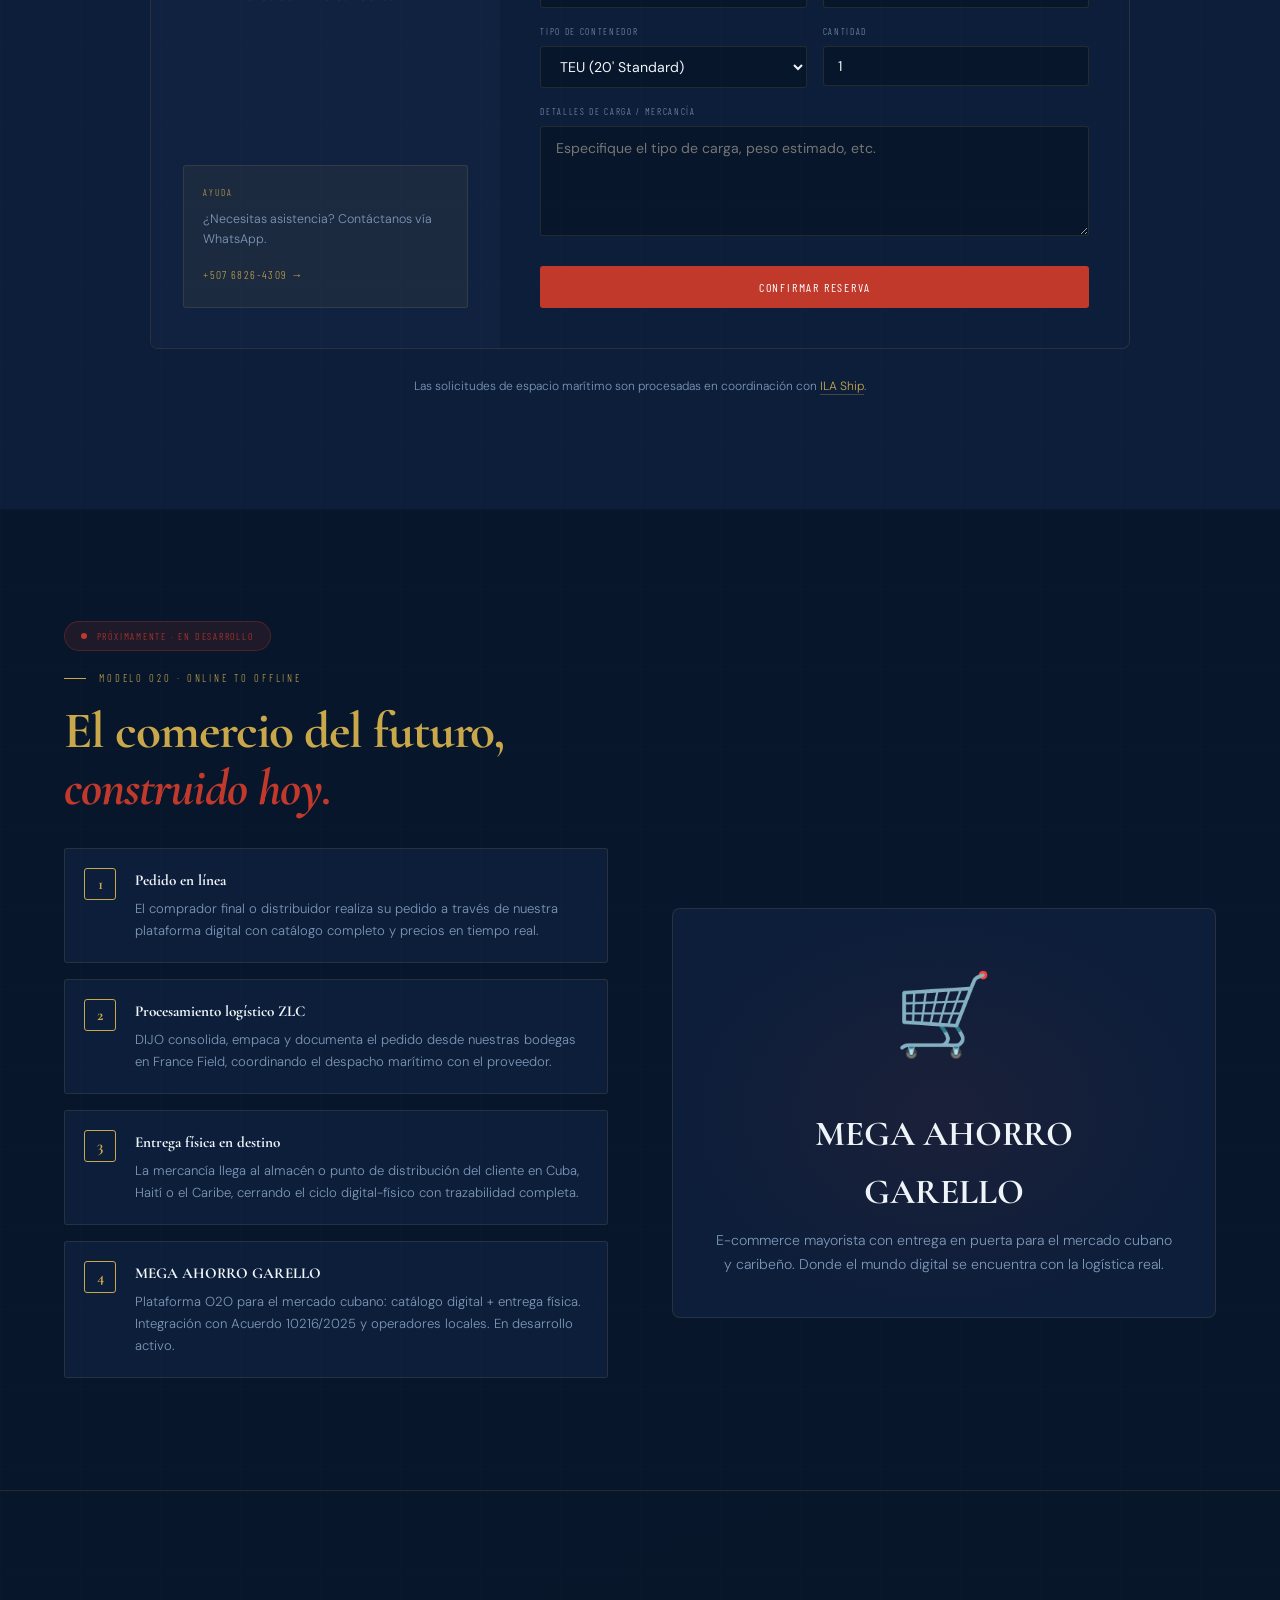
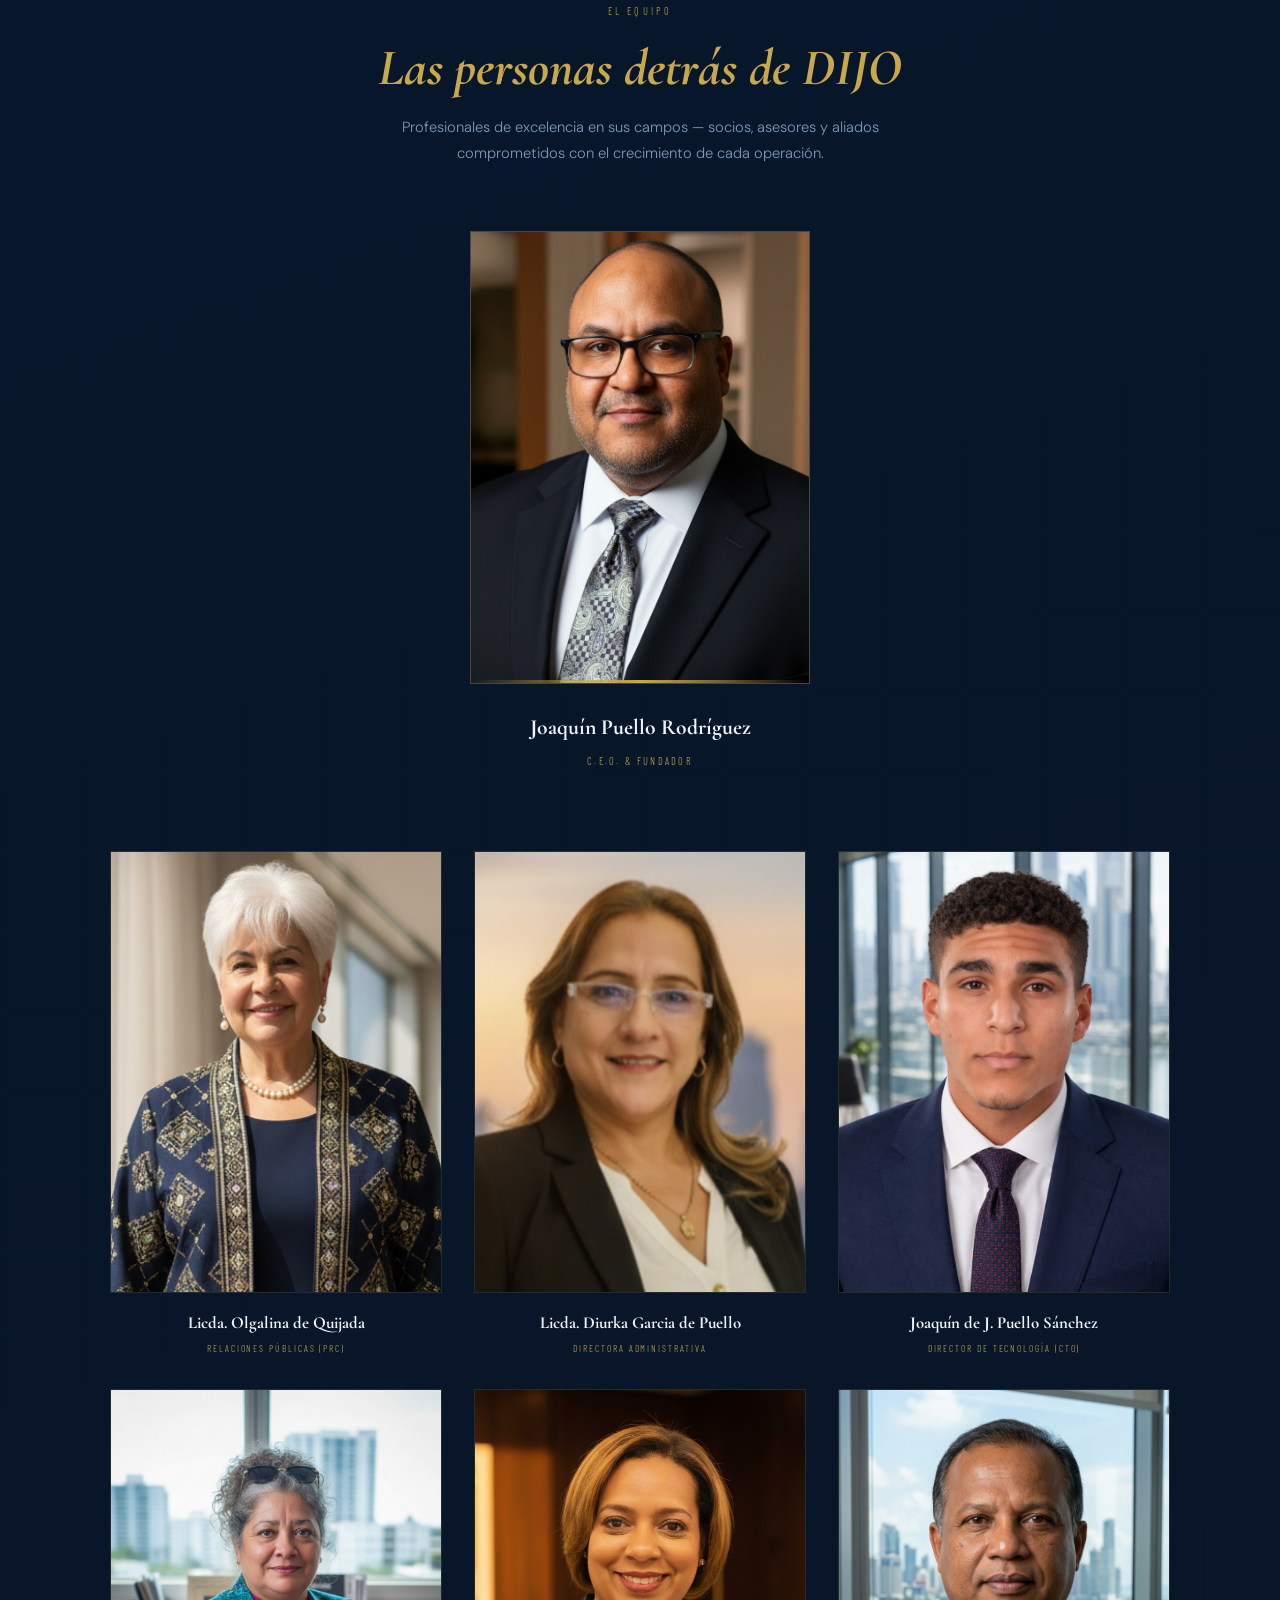
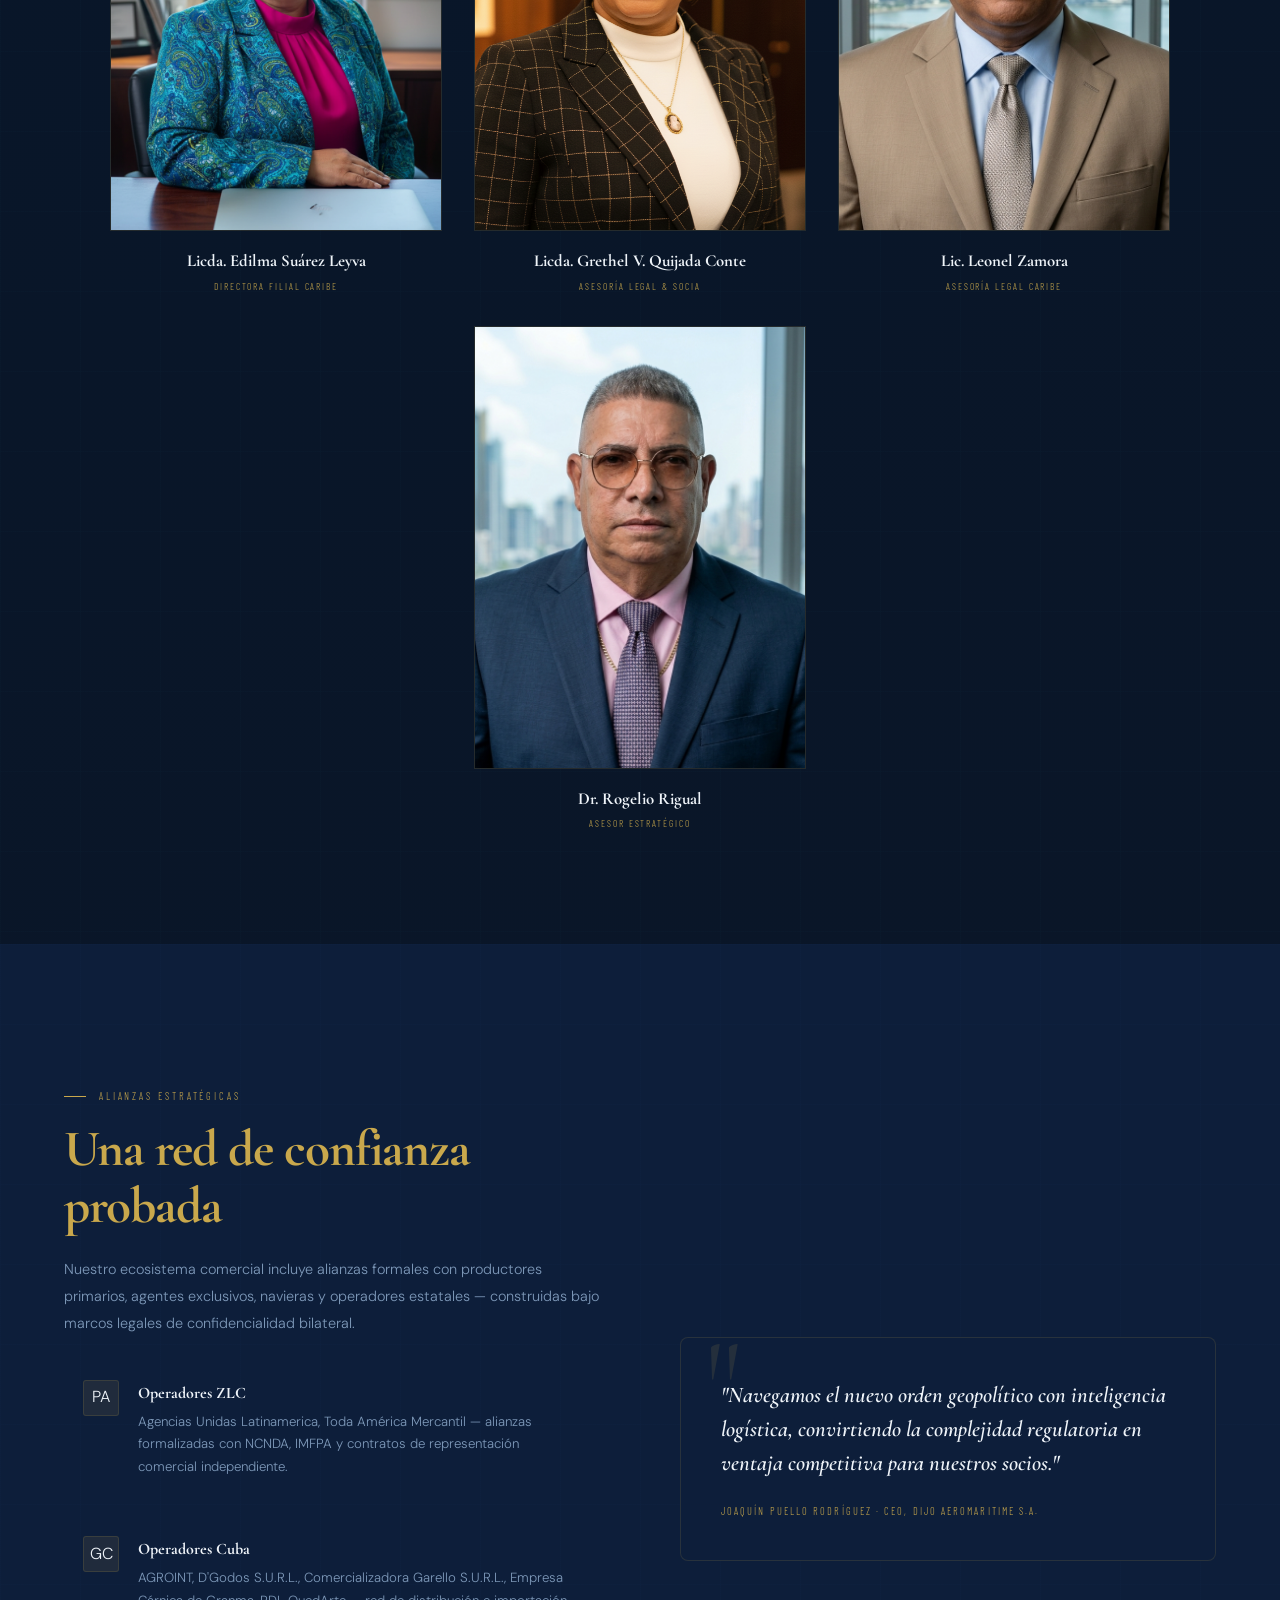
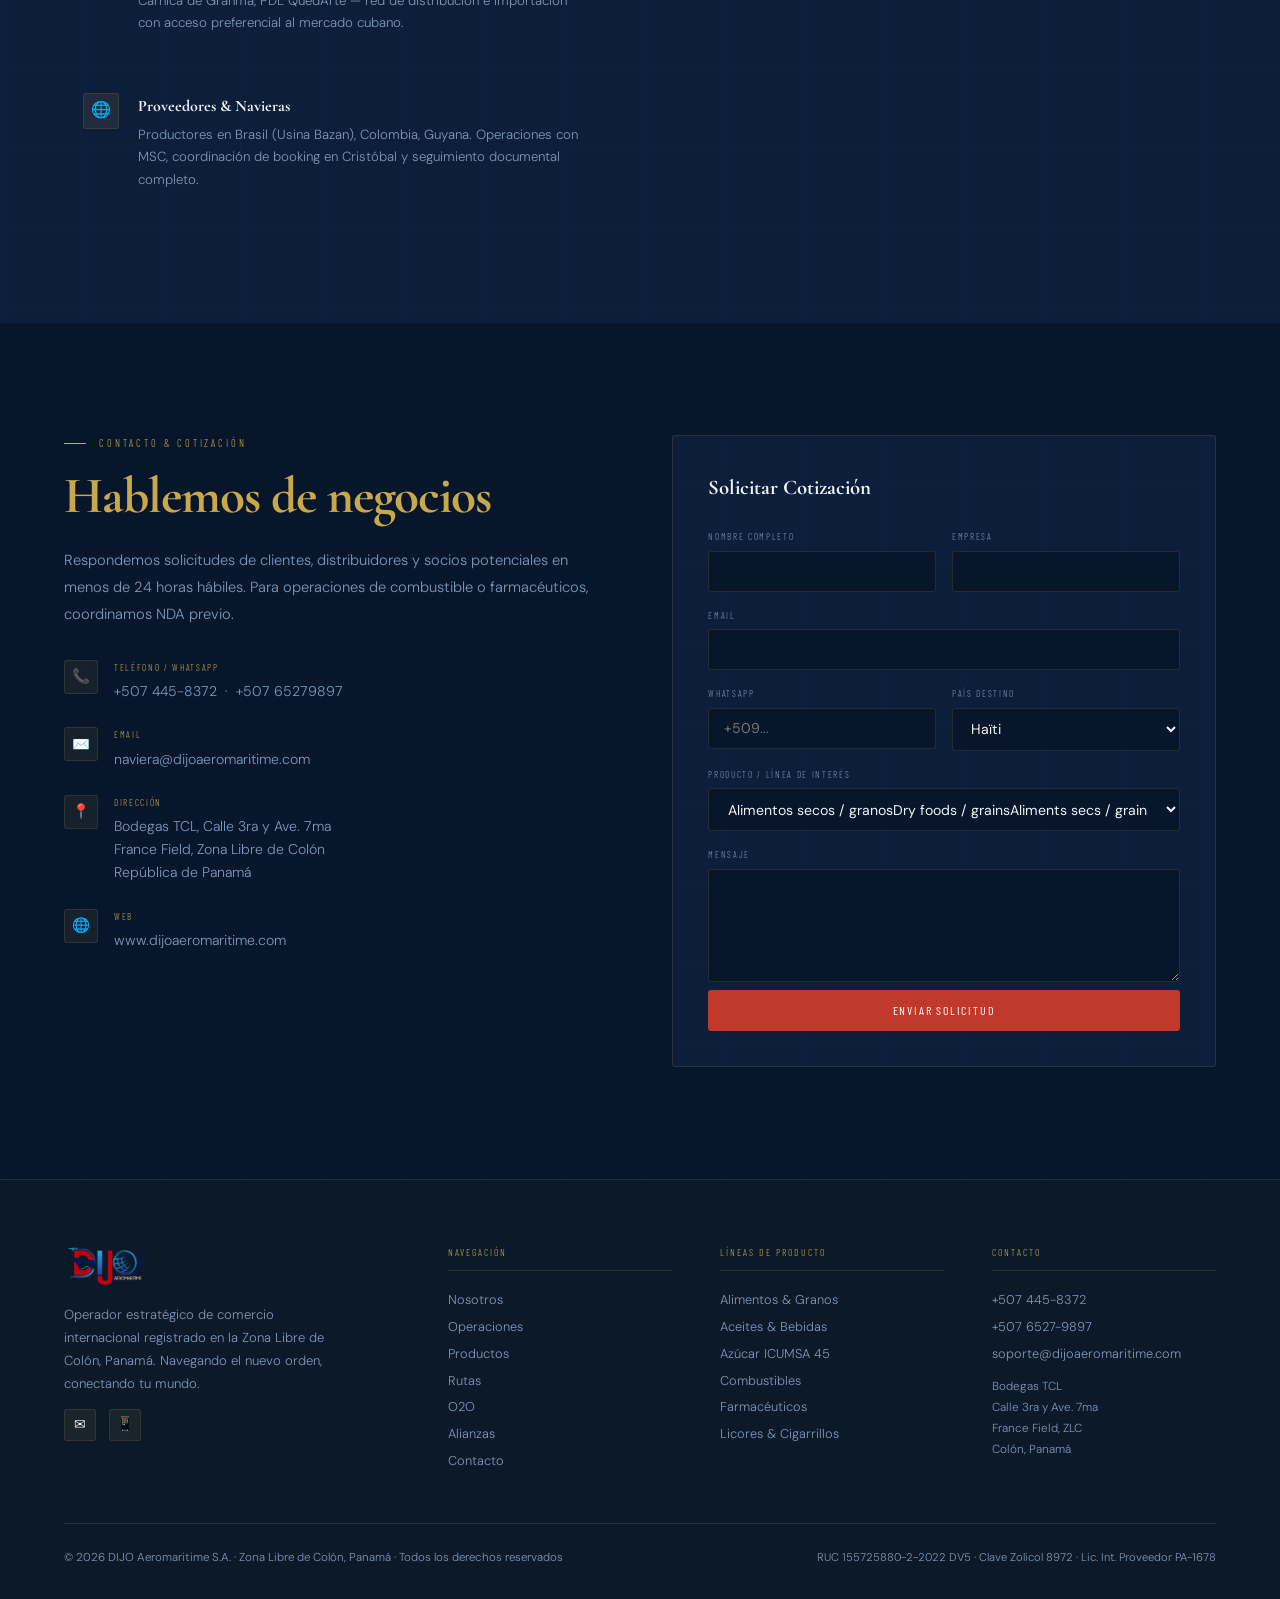
==== commit 3a5cbd5f: "Update index.html" ====
--- a/index.html
+++ b/index.html
@@ -2474,7 +2474,7 @@
           <div class="alli-ico">PA</div>
           <div>
             <div class="alli-n"><span data-es>Operadores ZLC</span><span data-en>ZLC Operators</span><span data-fr>Opérateurs ZLC</span></div>
-            <p class="alli-b"><span data-es>CIBO S.A., Femmarine Consulting, Toda América Mercantil — alianzas formalizadas con NCNDA, IMFPA y contratos de representación comercial independiente.</span><span data-en>CIBO S.A., Femmarine Consulting, Toda América Mercantil — alliances formalized with NCNDA, IMFPA and independent commercial representation contracts.</span><span data-fr>CIBO S.A., Femmarine Consulting, Toda América Mercantil — alliances formalisées avec NCNDA, IMFPA et contrats de représentation commerciale indépendante.</span></p>
+            <p class="alli-b"><span data-es>Agencias Unidas Latinamerica, Toda América Mercantil — alianzas formalizadas con NCNDA, IMFPA y contratos de representación comercial independiente.</span><span data-en>CIBO S.A., Femmarine Consulting, Toda América Mercantil — alliances formalized with NCNDA, IMFPA and independent commercial representation contracts.</span><span data-fr>CIBO S.A., Femmarine Consulting, Toda América Mercantil — alliances formalisées avec NCNDA, IMFPA et contrats de représentation commerciale indépendante.</span></p>
           </div>
         </div>
         <div class="alli rv d2">
